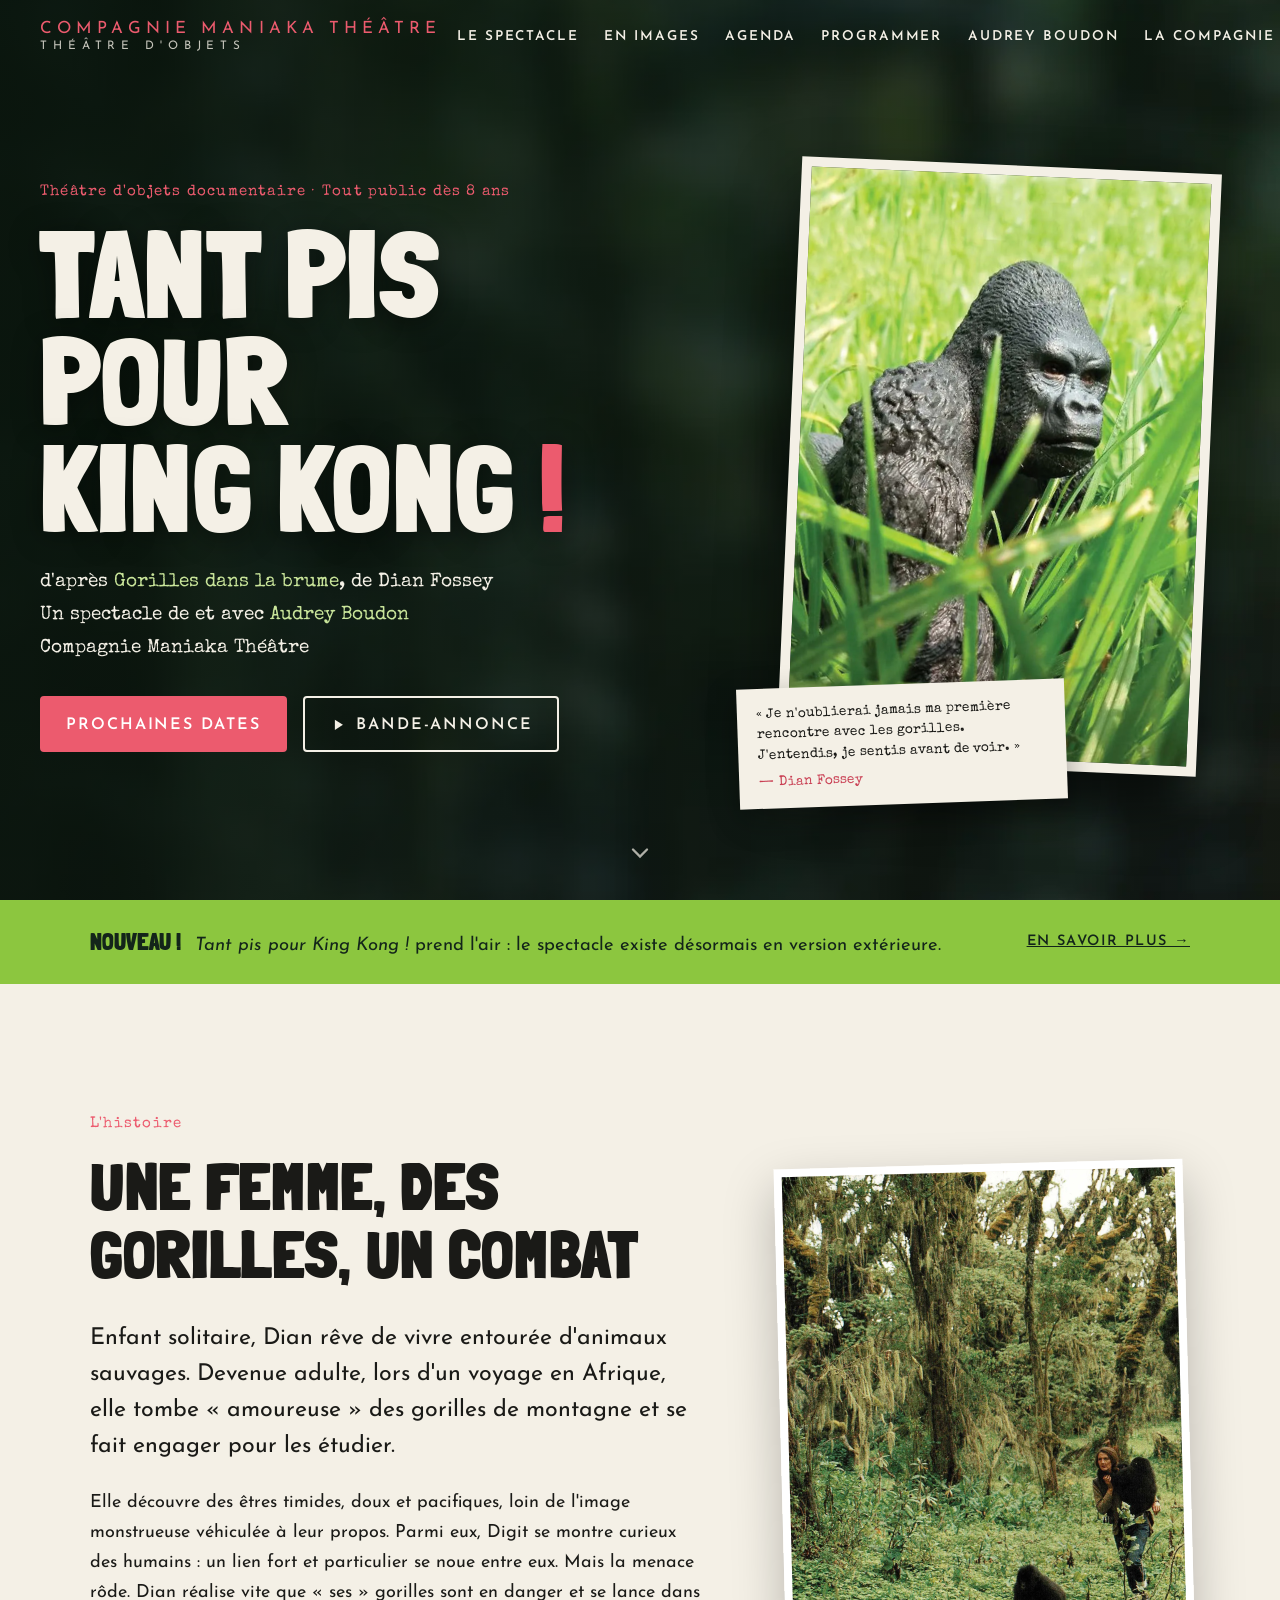
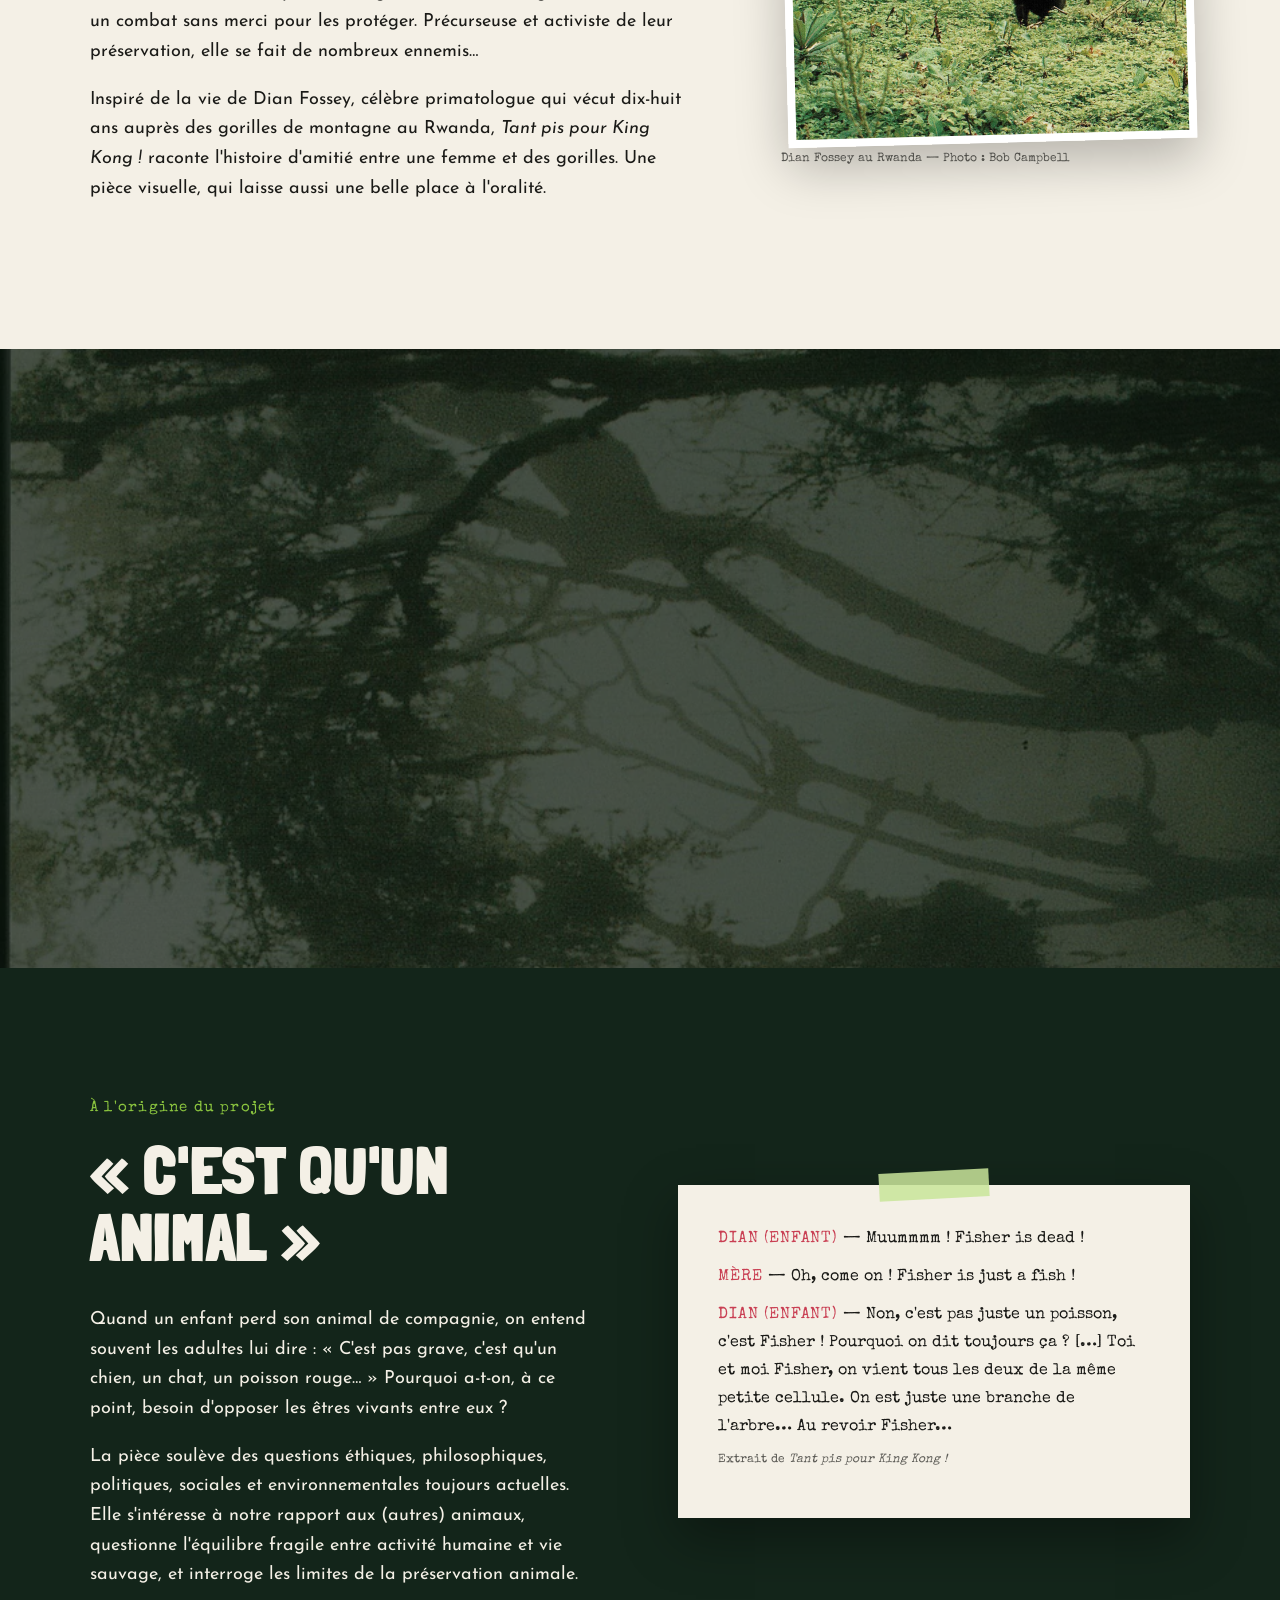
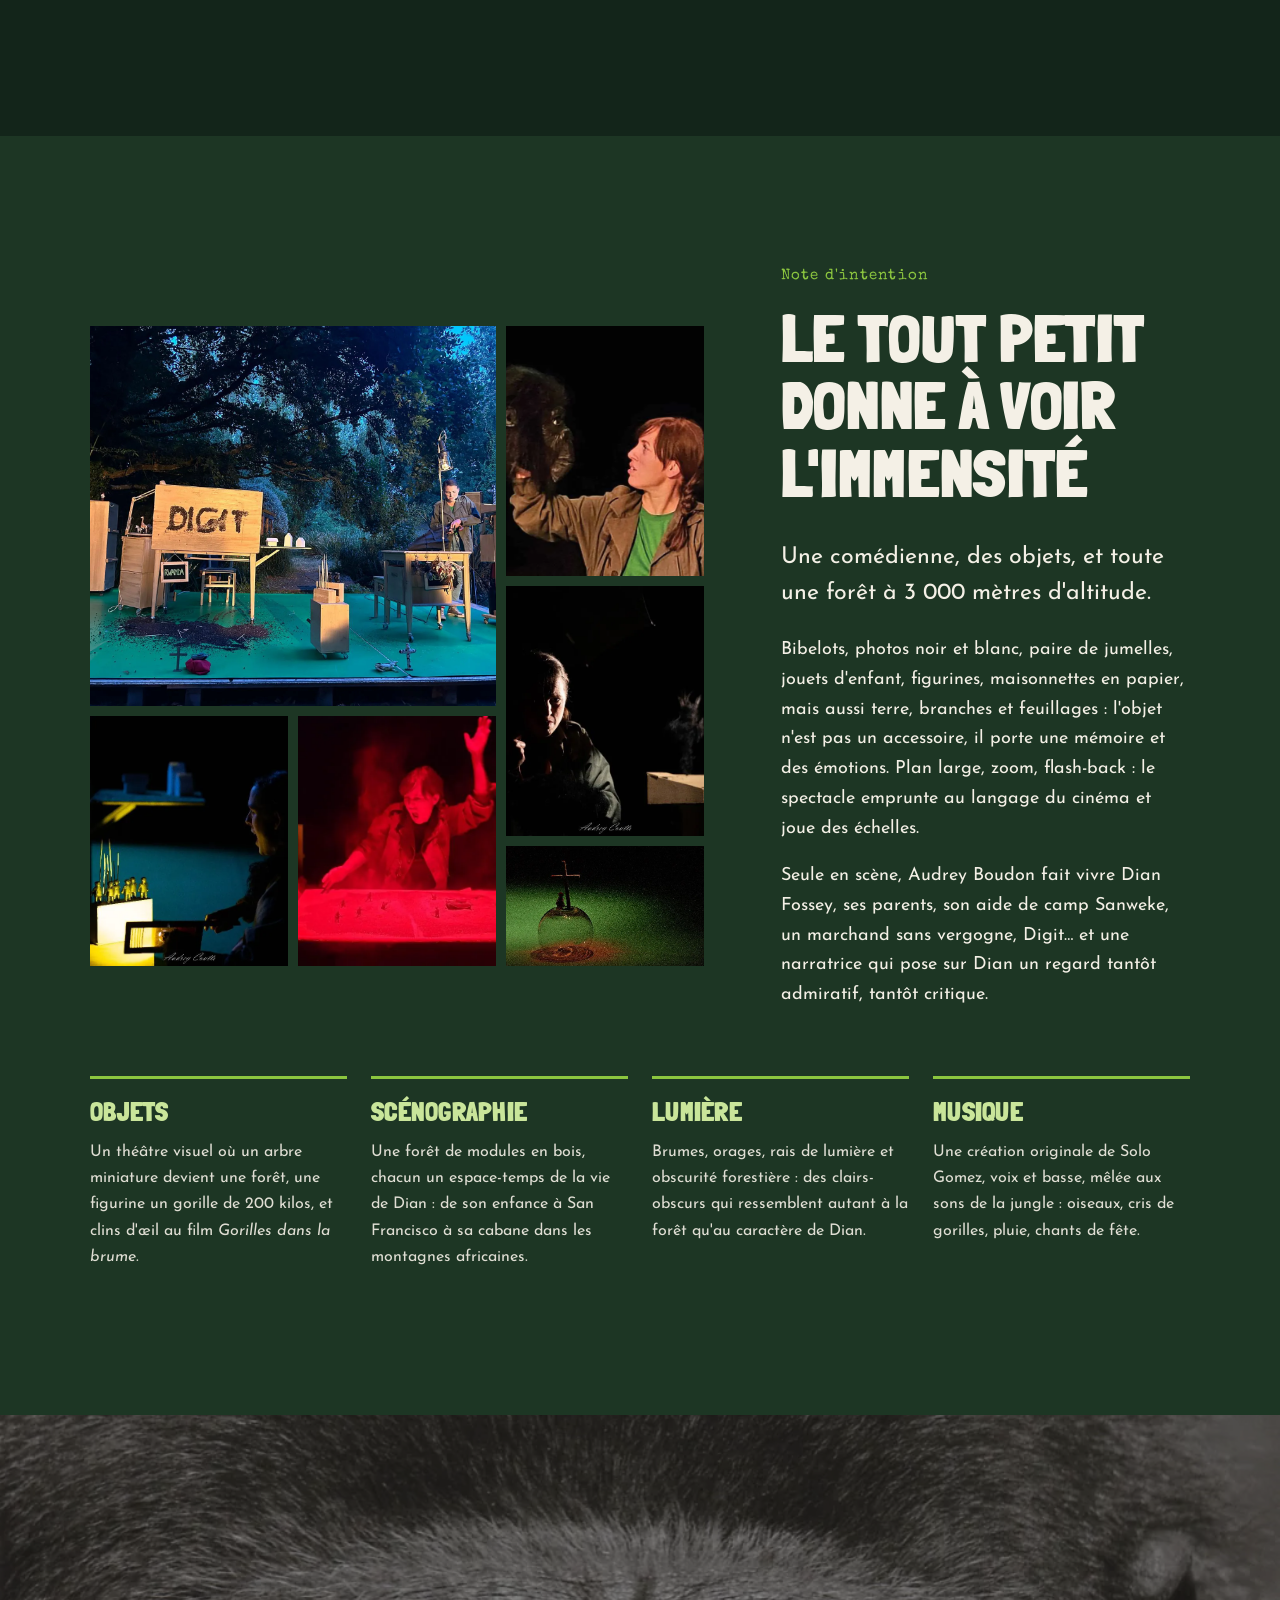
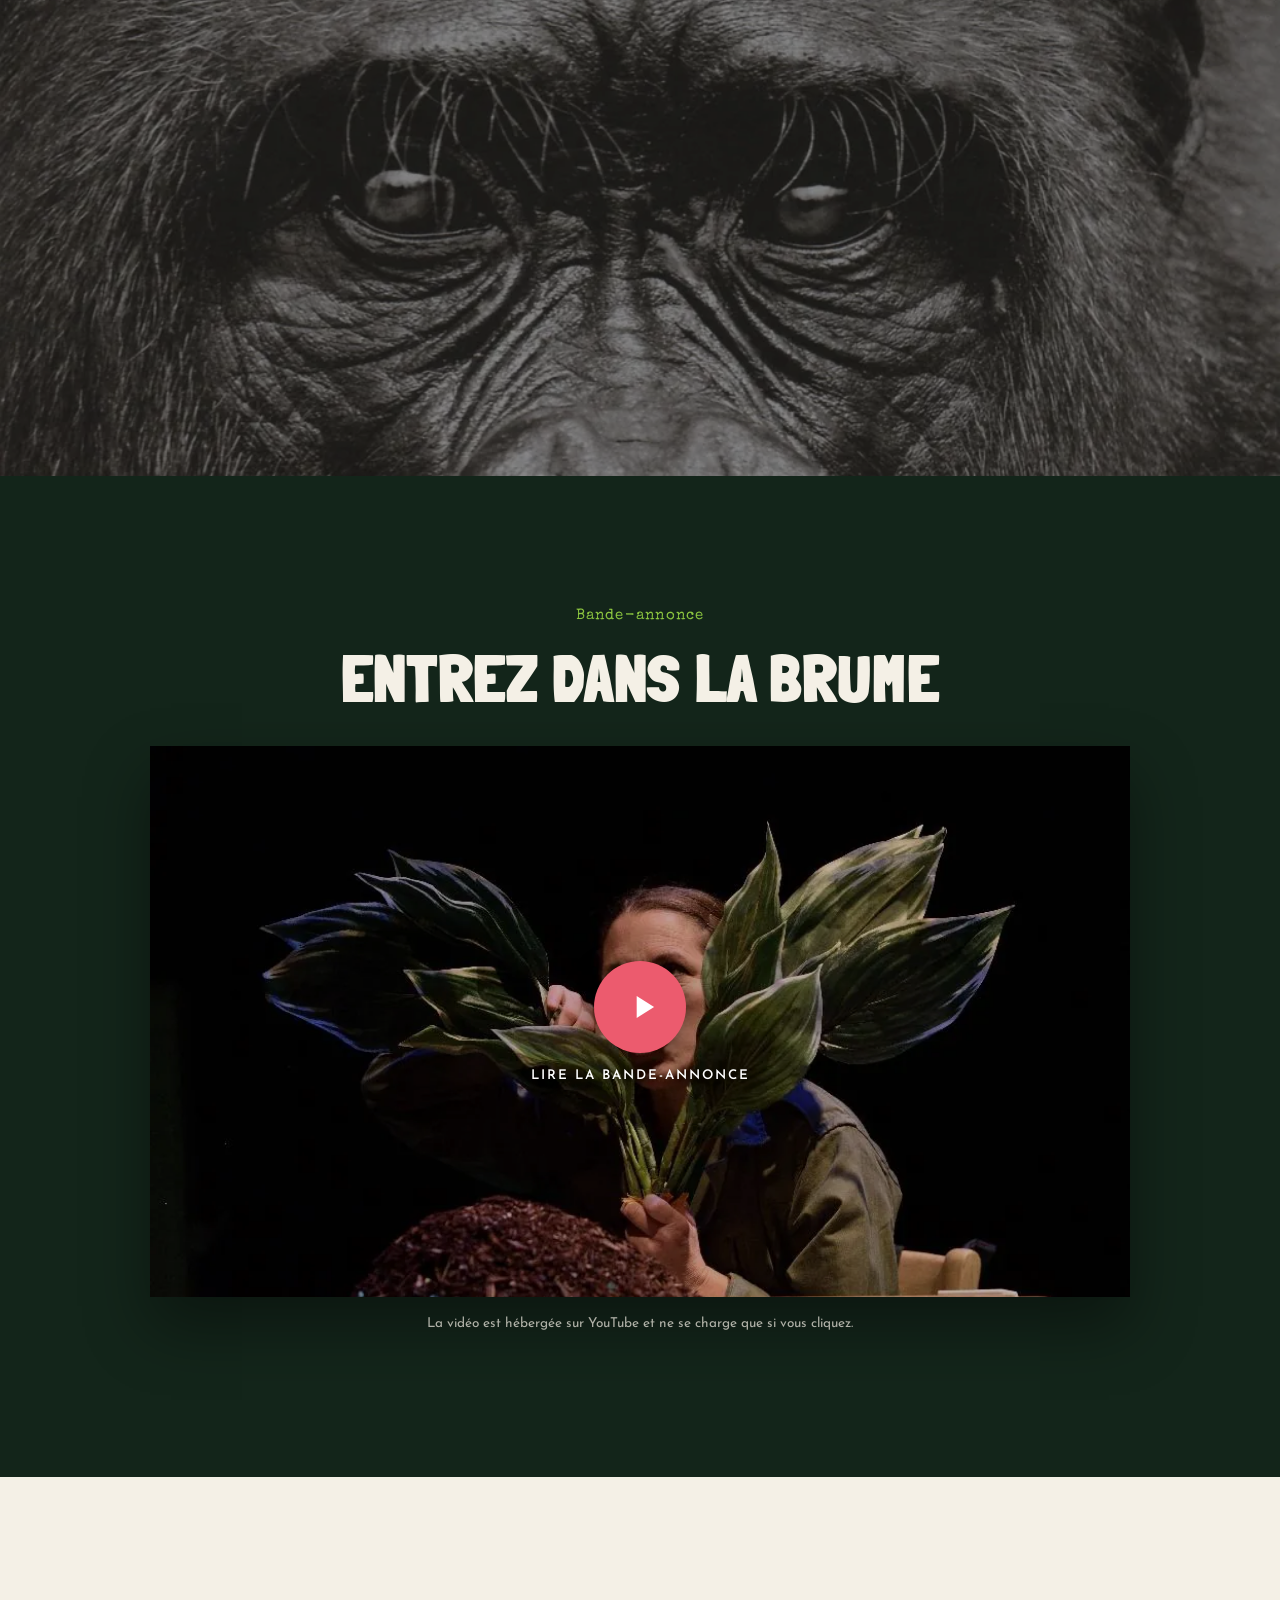
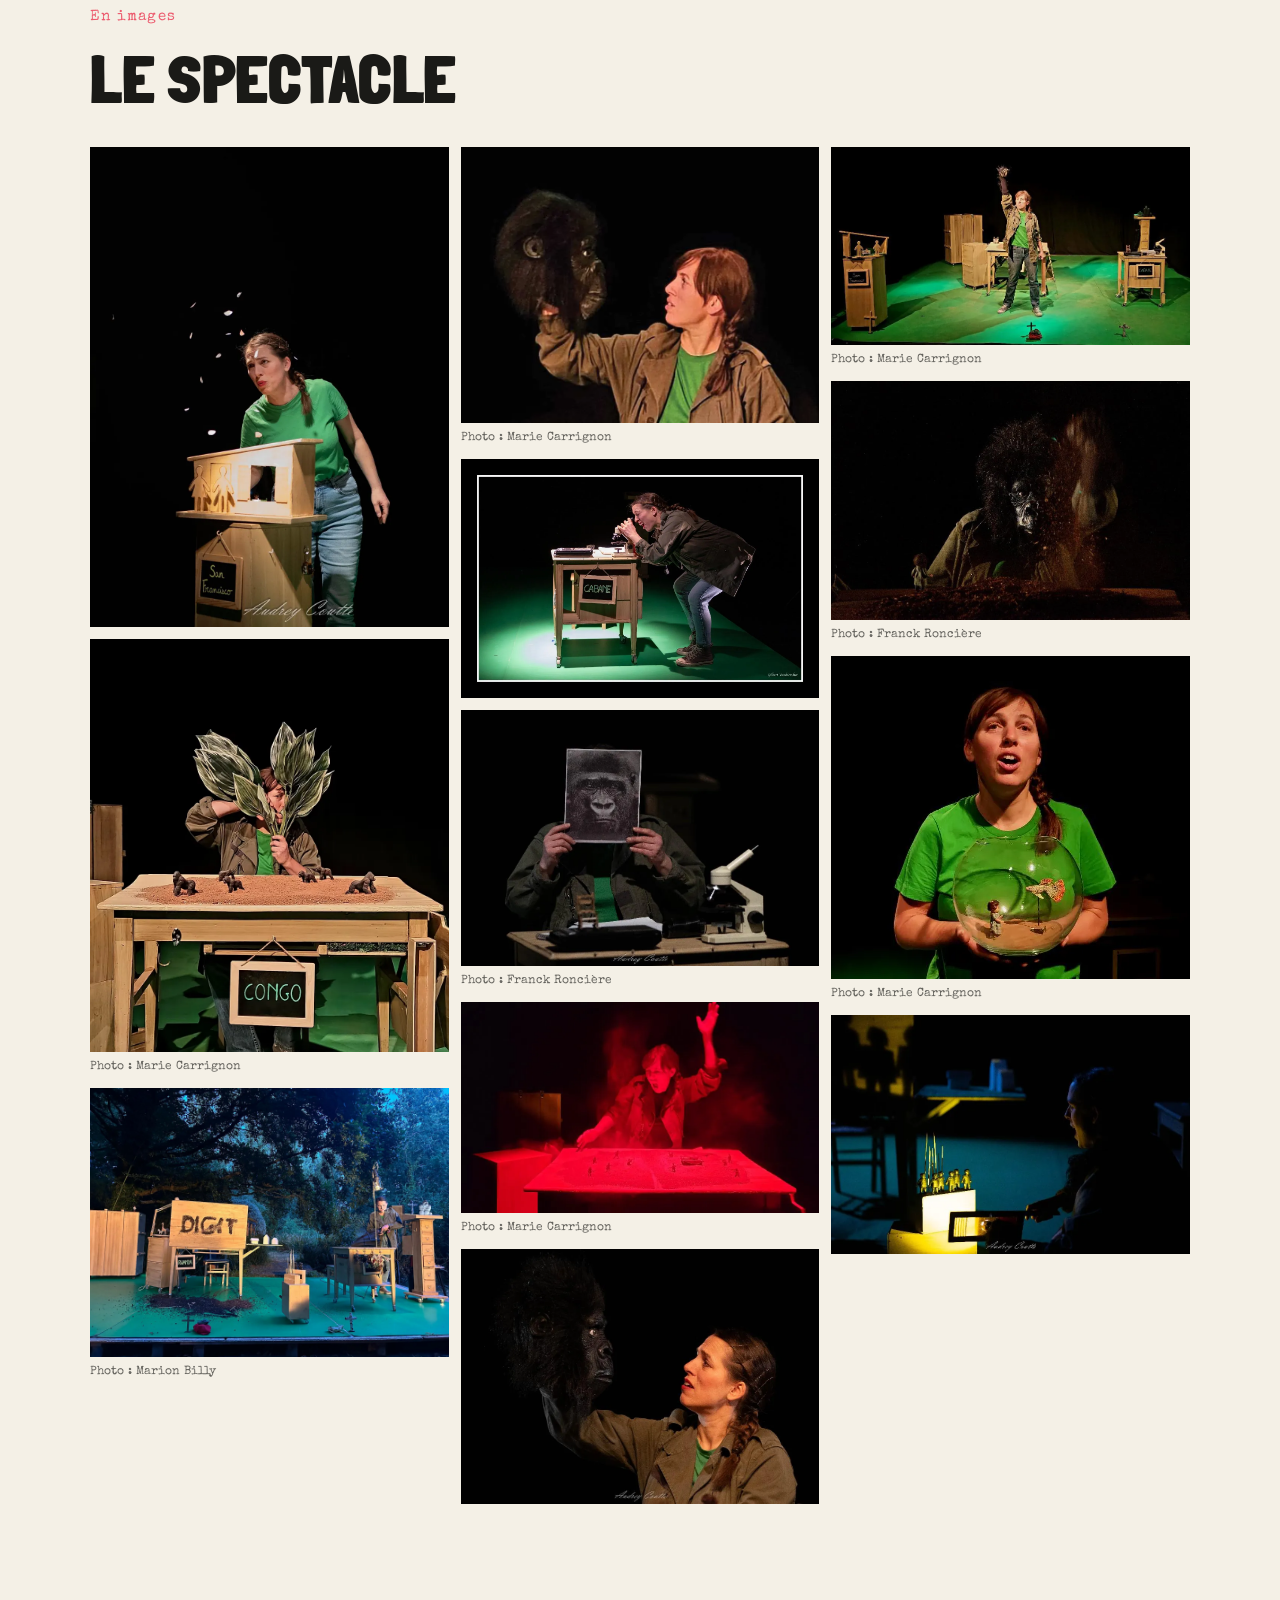
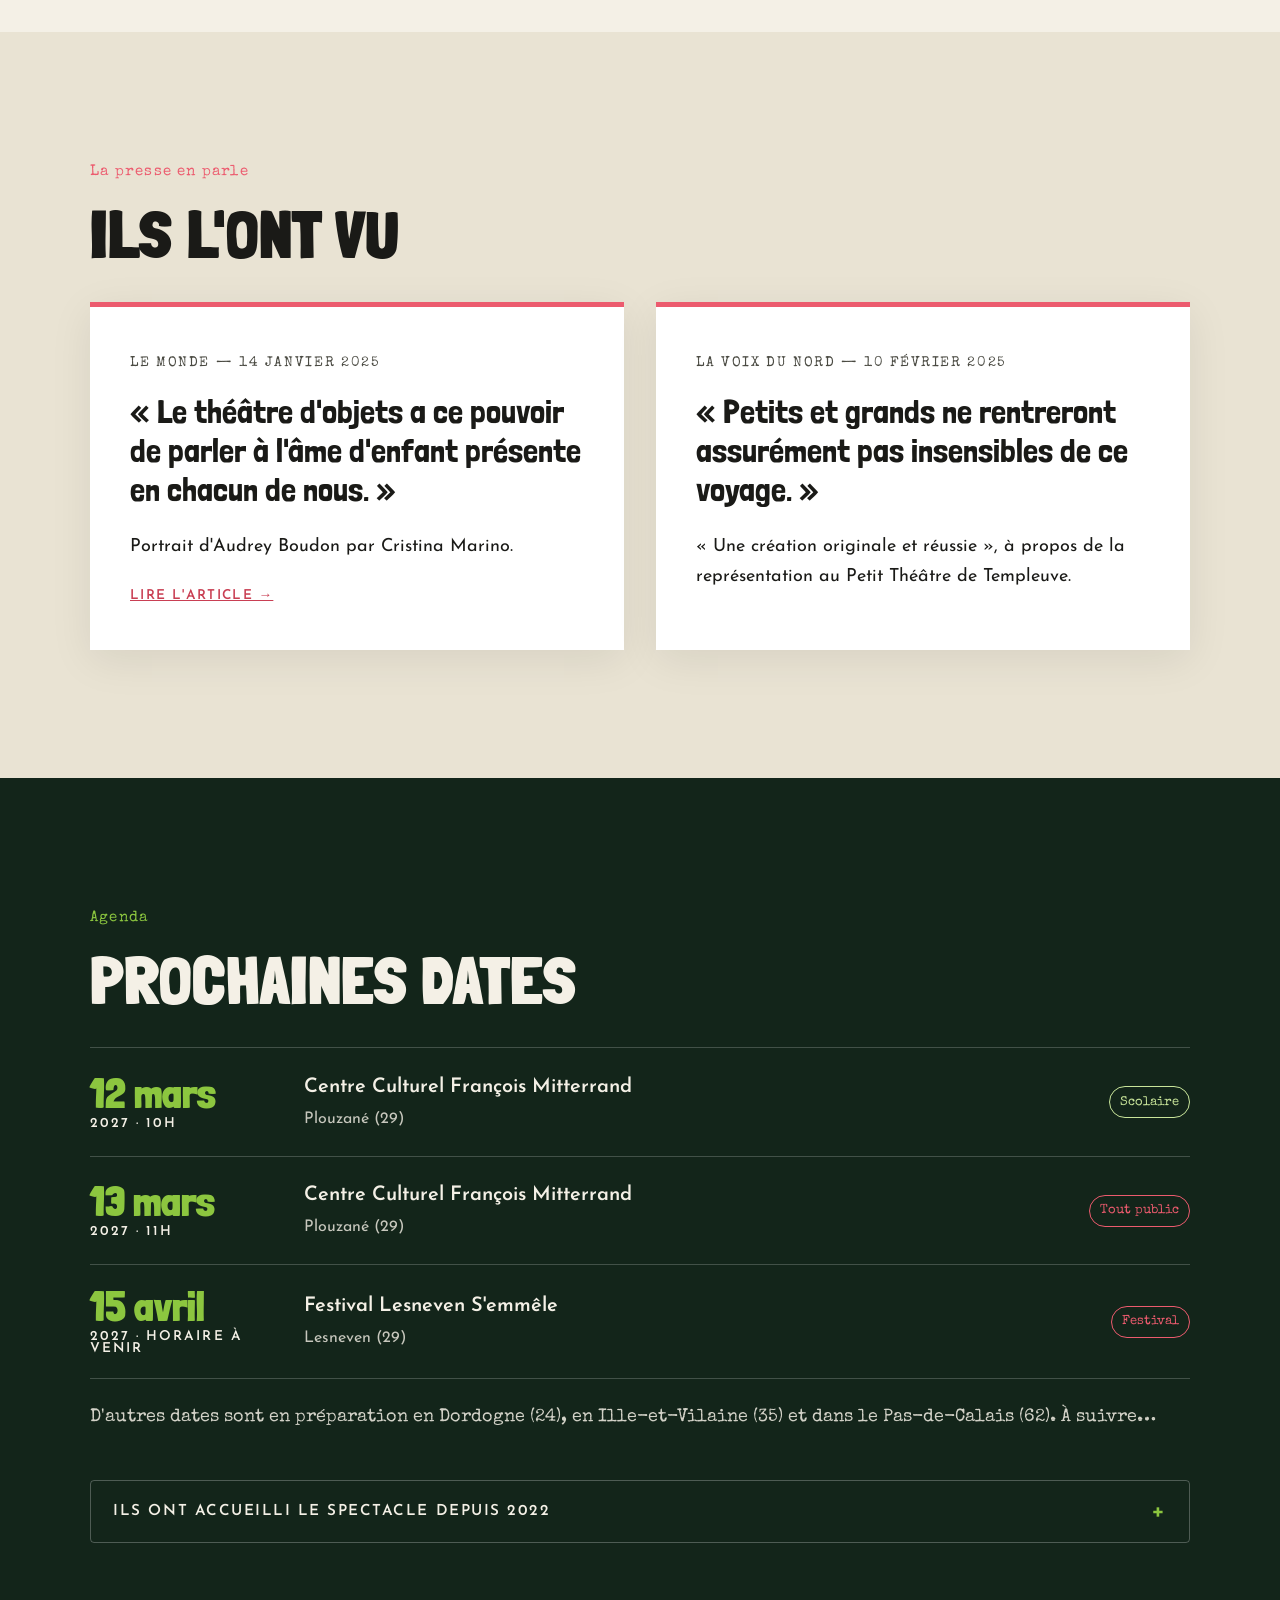
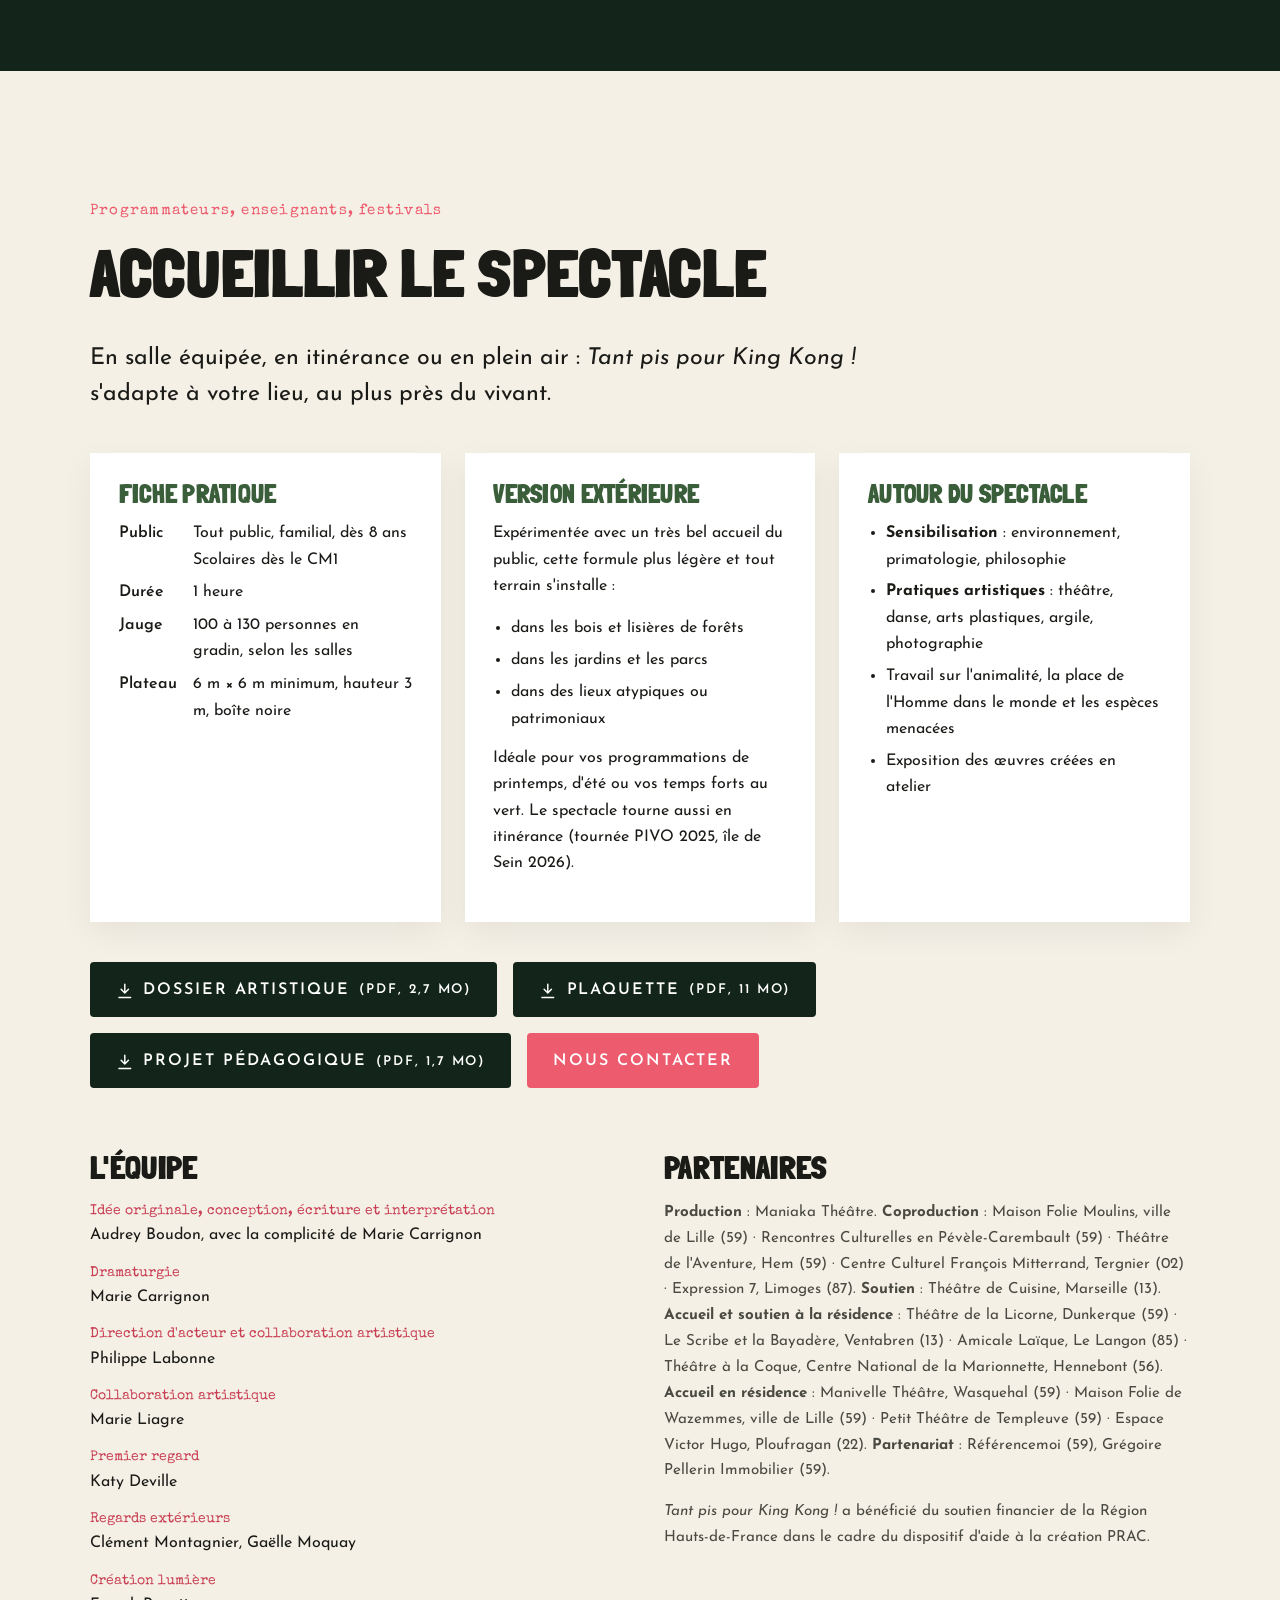
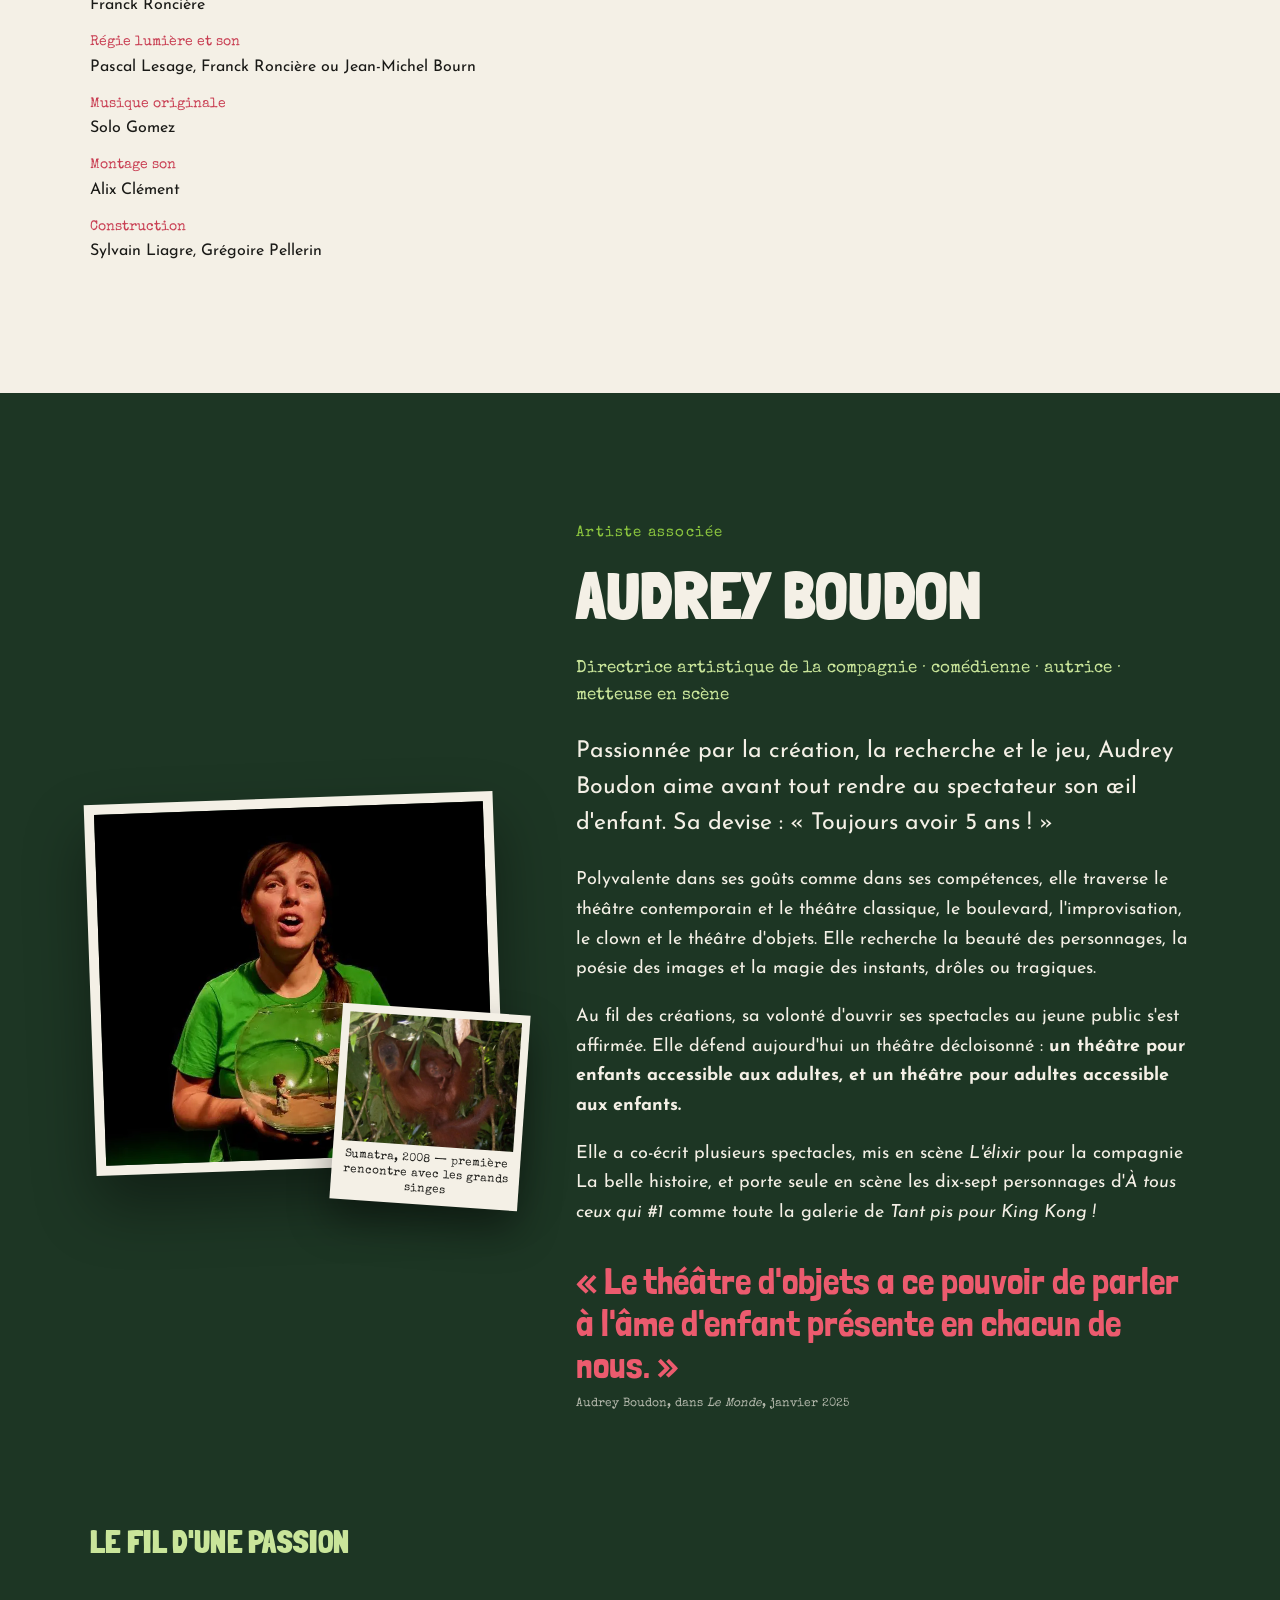
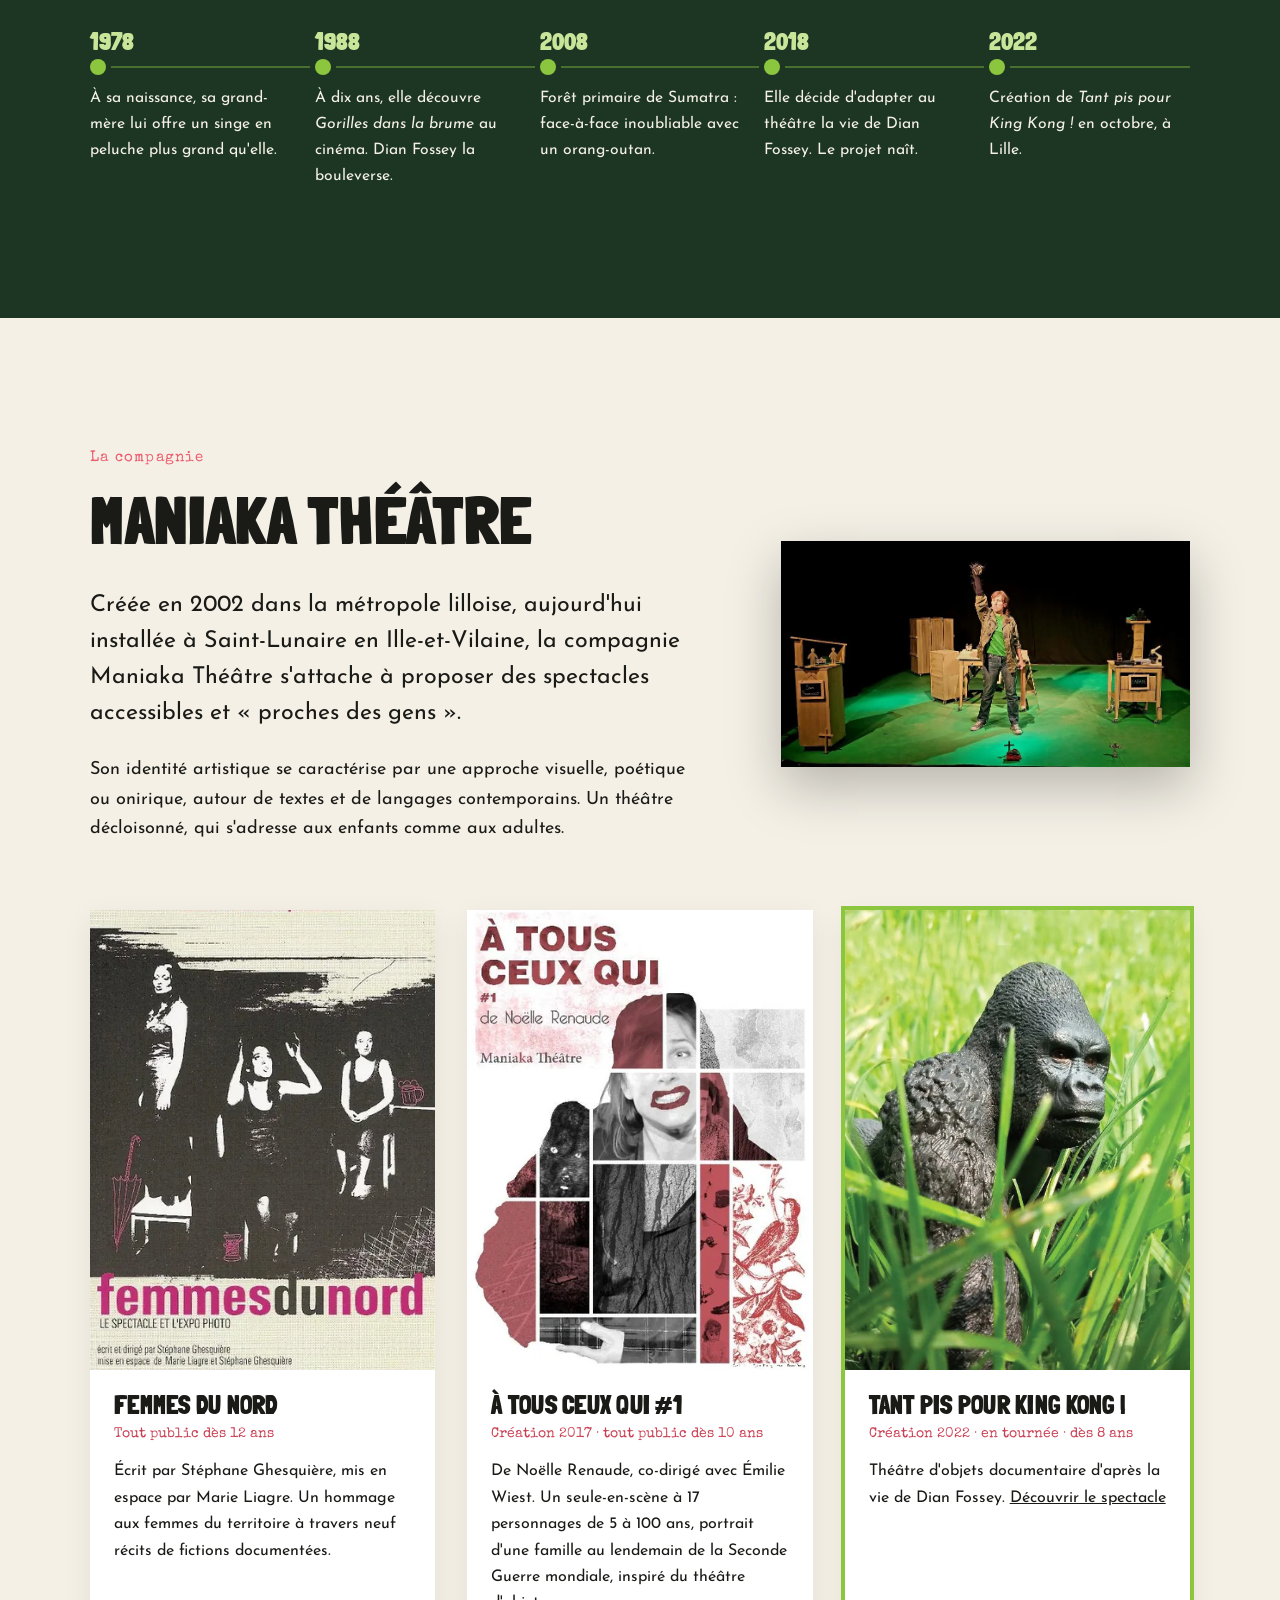
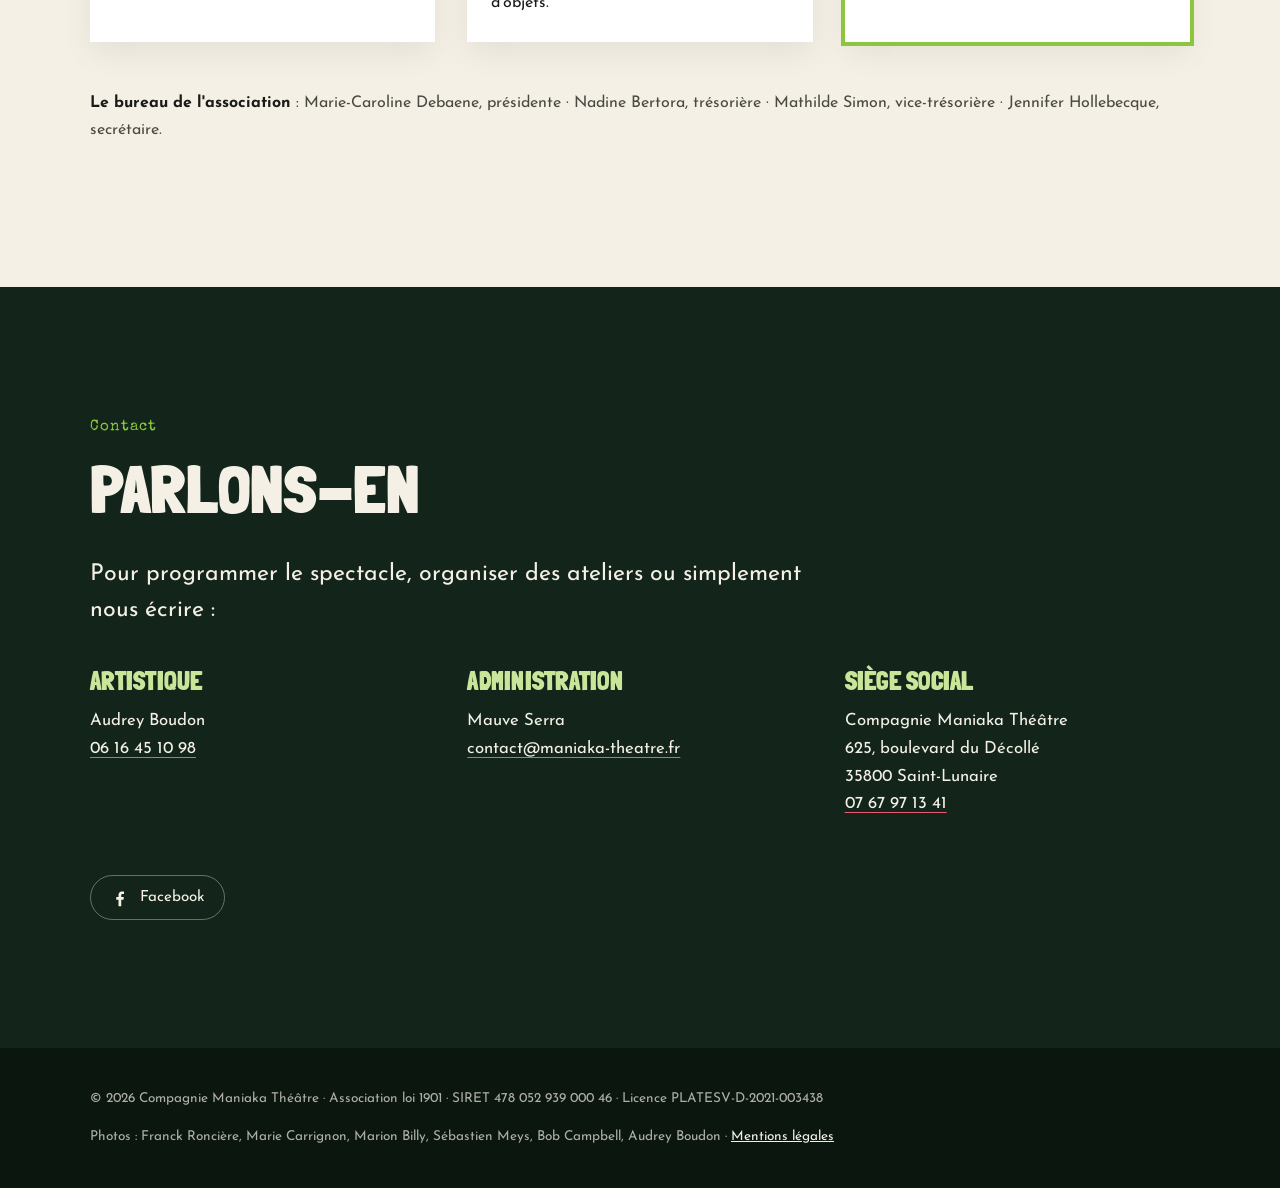
==== index.html @ a4d31242 "Photo de Dian Fossey remise à l'endroit (format portrait) Co-Authored-By: Claude Opus 5.5 <noreply@a" ====
<!doctype html>
<html lang="fr">
<head>
  <meta charset="utf-8">
  <meta name="viewport" content="width=device-width, initial-scale=1">
  <title>Tant pis pour King Kong ! — Compagnie Maniaka Théâtre</title>
  <meta name="description" content="Tant pis pour King Kong !, théâtre d'objets documentaire d'après Gorilles dans la brume de Dian Fossey. Un spectacle de et avec Audrey Boudon, Compagnie Maniaka Théâtre. Tout public dès 8 ans.">
  <!-- VERSION TEST : à retirer lors de la mise en ligne sur maniaka-theatre.fr -->
  <meta name="robots" content="noindex, nofollow">
  <link rel="icon" href="images/favicon.png" type="image/png">
  <link rel="canonical" href="https://www.maniaka-theatre.fr/">

  <!-- Aperçu lors d'un partage sur Facebook, WhatsApp, etc. -->
  <meta property="og:type" content="website">
  <meta property="og:locale" content="fr_FR">
  <meta property="og:site_name" content="Compagnie Maniaka Théâtre">
  <meta property="og:title" content="Tant pis pour King Kong ! — Compagnie Maniaka Théâtre">
  <meta property="og:description" content="Théâtre d'objets documentaire d'après la vie de Dian Fossey. De et avec Audrey Boudon. Tout public dès 8 ans.">
  <meta property="og:image" content="https://www.maniaka-theatre.fr/images/partage.jpg">
  <meta name="twitter:card" content="summary_large_image">

  <link rel="preload" href="fonts/londrina-solid-black.woff2" as="font" type="font/woff2" crossorigin>
  <link rel="preload" href="fonts/josefin-sans.woff2" as="font" type="font/woff2" crossorigin>
  <link rel="stylesheet" href="css/style.css">

  <script type="application/ld+json">
  {
    "@context": "https://schema.org",
    "@type": "TheaterGroup",
    "name": "Compagnie Maniaka Théâtre",
    "url": "https://www.maniaka-theatre.fr/",
    "email": "contact@maniaka-theatre.fr",
    "telephone": "+33767971341",
    "foundingDate": "2002",
    "address": { "@type": "PostalAddress", "streetAddress": "625, boulevard du Décollé", "postalCode": "35800", "addressLocality": "Saint-Lunaire", "addressCountry": "FR" },
    "sameAs": ["https://www.facebook.com/maniaka.theatre.39"],
    "member": { "@type": "Person", "name": "Audrey Boudon", "jobTitle": "Directrice artistique, comédienne" }
  }
  </script>
</head>
<body>

<a class="visually-hidden" href="#spectacle">Aller au contenu</a>

<!-- ================= EN-TÊTE ================= -->
<header class="site-header" id="haut">
  <div class="wrap">
    <a class="logo" href="#haut">Compagnie Maniaka Théâtre<small>Théâtre d'objets</small></a>
    <button class="nav-toggle" aria-expanded="false" aria-controls="menu" aria-label="Ouvrir le menu">
      <svg viewBox="0 0 24 24" fill="none" stroke="currentColor" stroke-width="2" stroke-linecap="round"><path d="M3 6h18M3 12h18M3 18h18"/></svg>
    </button>
    <nav class="nav" id="menu" aria-label="Menu principal">
      <ul>
        <li><a href="#spectacle">Le spectacle</a></li>
        <li><a href="#images">En images</a></li>
        <li><a href="#agenda">Agenda</a></li>
        <li><a href="#programmer">Programmer</a></li>
        <li><a href="#audrey">Audrey Boudon</a></li>
        <li><a href="#compagnie">La compagnie</a></li>
        <li><a href="#contact">Contact</a></li>
      </ul>
    </nav>
  </div>
</header>

<main>

<!-- ================= ACCUEIL ================= -->
<section class="hero" aria-label="Accueil">
  <div class="wrap">
    <div>
      <span class="kicker">Théâtre d'objets documentaire · Tout public dès 8 ans</span>
      <h1>Tant pis pour King&nbsp;Kong<span class="bang">&nbsp;!</span></h1>
      <p class="hero-sub">
        d'après <strong>Gorilles dans la brume</strong>, de Dian Fossey<br>
        Un spectacle de et avec <strong>Audrey Boudon</strong><br>
        Compagnie Maniaka Théâtre
      </p>
      <div class="hero-actions">
        <a class="btn" href="#agenda">Prochaines dates</a>
        <a class="btn btn--ghost" href="#bande-annonce">
          <svg viewBox="0 0 24 24" fill="currentColor"><path d="M8 5v14l11-7z"/></svg>
          Bande-annonce
        </a>
      </div>
    </div>
    <figure class="hero-poster">
      <img src="images/affiche-gorille-herbe.webp" width="961" height="1400" alt="Une figurine de gorille cachée dans les hautes herbes, visuel du spectacle">
      <figcaption>« Je n'oublierai jamais ma première rencontre avec les gorilles. J'entendis, je sentis avant de voir. »<cite>— Dian Fossey</cite></figcaption>
    </figure>
  </div>
  <a class="scroll-hint" href="#actu" aria-label="Descendre">
    <svg viewBox="0 0 24 24" fill="none" stroke="currentColor" stroke-width="2" stroke-linecap="round"><path d="M6 9l6 6 6-6"/></svg>
  </a>
</section>

<!-- ================= ACTUALITÉ ================= -->
<!-- Pour changer l'actualité, modifiez simplement le texte ci-dessous. -->
<div class="news" id="actu">
  <div class="wrap">
    <p><strong>Nouveau&nbsp;!</strong> <em>Tant pis pour King Kong&nbsp;!</em> prend l'air&nbsp;: le spectacle existe désormais en version extérieure.</p>
    <a href="#programmer">En savoir plus →</a>
  </div>
</div>

<!-- ================= L'HISTOIRE ================= -->
<section class="section" id="spectacle">
  <div class="wrap split split--wide-left">
    <div class="reveal">
      <span class="kicker">L'histoire</span>
      <h2>Une femme, des gorilles, un combat</h2>
      <p class="lead">Enfant solitaire, Dian rêve de vivre entourée d'animaux sauvages. Devenue adulte, lors d'un voyage en Afrique, elle tombe «&nbsp;amoureuse&nbsp;» des gorilles de montagne et se fait engager pour les étudier.</p>
      <p>Elle découvre des êtres timides, doux et pacifiques, loin de l'image monstrueuse véhiculée à leur propos. Parmi eux, Digit se montre curieux des humains&nbsp;: un lien fort et particulier se noue entre eux. Mais la menace rôde. Dian réalise vite que «&nbsp;ses&nbsp;» gorilles sont en danger et se lance dans un combat sans merci pour les protéger. Précurseuse et activiste de leur préservation, elle se fait de nombreux ennemis…</p>
      <p>Inspiré de la vie de Dian Fossey, célèbre primatologue qui vécut dix-huit ans auprès des gorilles de montagne au Rwanda, <em>Tant pis pour King Kong&nbsp;!</em> raconte l'histoire d'amitié entre une femme et des gorilles. Une pièce visuelle, qui laisse aussi une belle place à l'oralité.</p>
    </div>
    <figure class="photo-frame photo-frame--tilt reveal">
      <img src="images/dian-fossey-gorilles.webp" width="1258" height="1800" loading="lazy" alt="Dian Fossey dans la forêt des Virunga, entourée de jeunes gorilles">
      <figcaption class="credit">Dian Fossey au Rwanda — Photo&nbsp;: Bob Campbell</figcaption>
    </figure>
  </div>
</section>

<!-- ================= LE TITRE ================= -->
<section class="quote-band" aria-label="Pourquoi ce titre">
  <div class="wrap">
    <blockquote class="reveal">
      <p>Un titre en pied de nez à l'image monstrueuse des gorilles, avant que Dian ne les montre au monde&nbsp;: sauvages et puissants, mais sensibles, pacifiques et capables d'une grande douceur.</p>
      <cite>Le titre</cite>
    </blockquote>
  </div>
</section>

<!-- ================= ORIGINE DU PROJET ================= -->
<section class="section section--dark">
  <div class="wrap split">
    <div class="reveal">
      <span class="kicker">À l'origine du projet</span>
      <h2>«&nbsp;C'est qu'un animal&nbsp;»</h2>
      <p>Quand un enfant perd son animal de compagnie, on entend souvent les adultes lui dire&nbsp;: «&nbsp;C'est pas grave, c'est qu'un chien, un chat, un poisson rouge…&nbsp;» Pourquoi a-t-on, à ce point, besoin d'opposer les êtres vivants entre eux&nbsp;?</p>
      <p>La pièce soulève des questions éthiques, philosophiques, politiques, sociales et environnementales toujours actuelles. Elle s'intéresse à notre rapport aux (autres) animaux, questionne l'équilibre fragile entre activité humaine et vie sauvage, et interroge les limites de la préservation animale.</p>
    </div>
    <div class="extract reveal" aria-label="Extrait du texte">
      <p><b>Dian (enfant)</b> — Muummmm&nbsp;! Fisher is dead&nbsp;!</p>
      <p><b>Mère</b> — Oh, come on&nbsp;! Fisher is just a fish&nbsp;!</p>
      <p><b>Dian (enfant)</b> — Non, c'est pas juste un poisson, c'est Fisher&nbsp;! Pourquoi on dit toujours ça&nbsp;? […] Toi et moi Fisher, on vient tous les deux de la même petite cellule. On est juste une branche de l'arbre… Au revoir Fisher…</p>
      <p class="credit">Extrait de <em>Tant pis pour King Kong&nbsp;!</em></p>
    </div>
  </div>
</section>

<!-- ================= THÉÂTRE D'OBJETS ================= -->
<section class="section section--moss" id="objets">
  <div class="wrap">
    <div class="split split--wide-left">
      <div class="mosaic reveal">
        <img class="m1" src="images/scene-digit-exterieur.webp" loading="lazy" alt="Le décor du spectacle installé en plein air, avec le panneau DIGIT">
        <img class="m2" src="images/masque-gorille.webp" loading="lazy" alt="Audrey Boudon face à un masque de gorille">
        <img class="m3" src="images/scene-figurines.webp" loading="lazy" alt="Figurines de gorilles sur une table, dans la pénombre">
        <img class="m4" src="images/scene-maquette-nuit.webp" loading="lazy" alt="Maquette éclairée d'une lumière bleue">
        <img class="m5" src="images/scene-rouge.webp" loading="lazy" alt="Scène baignée de lumière rouge">
        <img class="m6" src="images/globe-croix.webp" loading="lazy" alt="Un globe de verre surmonté d'une croix, sur fond vert">
      </div>
      <div class="reveal">
        <span class="kicker">Note d'intention</span>
        <h2>Le tout petit donne à voir l'immensité</h2>
        <p class="lead">Une comédienne, des objets, et toute une forêt à 3&nbsp;000&nbsp;mètres d'altitude.</p>
        <p>Bibelots, photos noir et blanc, paire de jumelles, jouets d'enfant, figurines, maisonnettes en papier, mais aussi terre, branches et feuillages&nbsp;: l'objet n'est pas un accessoire, il porte une mémoire et des émotions. Plan large, zoom, flash-back&nbsp;: le spectacle emprunte au langage du cinéma et joue des échelles.</p>
        <p>Seule en scène, Audrey Boudon fait vivre Dian Fossey, ses parents, son aide de camp Sanweke, un marchand sans vergogne, Digit… et une narratrice qui pose sur Dian un regard tantôt admiratif, tantôt critique.</p>
      </div>
    </div>

    <div class="pillars">
      <div class="pillar reveal">
        <h3>Objets</h3>
        <p>Un théâtre visuel où un arbre miniature devient une forêt, une figurine un gorille de 200&nbsp;kilos, et clins d'œil au film <em>Gorilles dans la brume</em>.</p>
      </div>
      <div class="pillar reveal">
        <h3>Scénographie</h3>
        <p>Une forêt de modules en bois, chacun un espace-temps de la vie de Dian&nbsp;: de son enfance à San Francisco à sa cabane dans les montagnes africaines.</p>
      </div>
      <div class="pillar reveal">
        <h3>Lumière</h3>
        <p>Brumes, orages, rais de lumière et obscurité forestière&nbsp;: des clairs-obscurs qui ressemblent autant à la forêt qu'au caractère de Dian.</p>
      </div>
      <div class="pillar reveal">
        <h3>Musique</h3>
        <p>Une création originale de Solo Gomez, voix et basse, mêlée aux sons de la jungle&nbsp;: oiseaux, cris de gorilles, pluie, chants de fête.</p>
      </div>
    </div>
  </div>
</section>

<!-- ================= QUESTIONS ================= -->
<section class="questions" aria-label="Les questions du spectacle">
  <div class="questions-bg" role="img" aria-label="Portrait en noir et blanc d'un gorille"></div>
  <div class="wrap">
    <h2 class="reveal">Une seule personne peut-elle changer le cours de l'histoire&nbsp;?</h2>
    <ul>
      <li class="reveal">Quelle est la place de l'Homme dans le monde&nbsp;? Celle de l'animal&nbsp;?</li>
      <li class="reveal">Comment cohabiter&nbsp;?</li>
      <li class="reveal">La nature est-elle au service de l'Homme&nbsp;?</li>
      <li class="reveal">Peut-on être ami·e avec un animal sauvage&nbsp;?</li>
      <li class="reveal">L'Homme est-il un animal comme les autres&nbsp;? Quelle est sa part d'animalité&nbsp;?</li>
      <li class="reveal">Quelle est la part d'humanité des gorilles&nbsp;?</li>
    </ul>
  </div>
</section>

<!-- ================= BANDE-ANNONCE ================= -->
<section class="section section--dark" id="bande-annonce">
  <div class="wrap">
    <span class="kicker" style="text-align:center">Bande-annonce</span>
    <h2 style="text-align:center">Entrez dans la brume</h2>
    <!-- La vidéo YouTube ne se charge qu'au clic : aucun cookie avant. -->
    <div class="video reveal" data-youtube="EKWruIdJ2wE">
      <button type="button" aria-label="Lire la bande-annonce">
        <span class="play"><svg viewBox="0 0 24 24" fill="#fff"><path d="M8 5v14l11-7z"/></svg></span>
        Lire la bande-annonce
      </button>
      <img src="images/scene-feuillage-terre.webp" width="953" height="636" loading="lazy" alt="">
    </div>
    <p class="video-note">La vidéo est hébergée sur YouTube et ne se charge que si vous cliquez.</p>
  </div>
</section>

<!-- ================= GALERIE ================= -->
<section class="section" id="images">
  <div class="wrap">
    <span class="kicker">En images</span>
    <h2>Le spectacle</h2>
    <!-- Pour ajouter une photo : copiez une ligne <figure>…</figure> et changez le nom de l'image et le crédit. -->
    <div class="gallery">
      <figure><button type="button"><img src="images/scene-bureau.webp" width="972" height="1300" loading="lazy" alt="Audrey Boudon au bureau de Dian, entourée de lucioles"></button></figure>
      <figure><button type="button"><img src="images/feuillage-congo.webp" width="910" height="1048" loading="lazy" alt="Audrey Boudon cachée derrière un bouquet de feuilles, devant le panneau Congo"></button><figcaption>Photo : Marie Carrignon</figcaption></figure>
      <figure><button type="button"><img src="images/scene-digit-exterieur.webp" width="1600" height="1200" loading="lazy" alt="Le décor en version extérieure, au milieu des arbres"></button><figcaption>Photo : Marion Billy</figcaption></figure>
      <figure><button type="button"><img src="images/masque-gorille.webp" width="800" height="615" loading="lazy" alt="Audrey Boudon tenant un masque de gorille"></button><figcaption>Photo : Marie Carrignon</figcaption></figure>
      <figure><button type="button"><img src="images/scene-jumelles.webp" width="1385" height="922" loading="lazy" alt="Dian observe à la jumelle"></button></figure>
      <figure><button type="button"><img src="images/scene-photo-gorille.webp" width="955" height="684" loading="lazy" alt="Audrey Boudon tient une photo de gorille devant son visage"></button><figcaption>Photo : Franck Roncière</figcaption></figure>
      <figure><button type="button"><img src="images/scene-rouge.webp" width="953" height="560" loading="lazy" alt="Scène de colère dans une lumière rouge"></button><figcaption>Photo : Marie Carrignon</figcaption></figure>
      <figure><button type="button"><img src="images/scene-gorille-ombre.webp" width="952" height="677" loading="lazy" alt="Face à face avec un gorille dans l'ombre"></button></figure>
      <figure><button type="button"><img src="images/scene-plateau-vert.webp" width="953" height="526" loading="lazy" alt="Vue d'ensemble du plateau et de ses modules en bois"></button><figcaption>Photo : Marie Carrignon</figcaption></figure>
      <figure><button type="button"><img src="images/scene-digit-masque.webp" width="953" height="636" loading="lazy" alt="Digit, le gorille préféré de Dian"></button><figcaption>Photo : Franck Roncière</figcaption></figure>
      <figure><button type="button"><img src="images/audrey-scene.webp" width="693" height="624" loading="lazy" alt="Audrey Boudon tenant un globe de verre"></button><figcaption>Photo : Marie Carrignon</figcaption></figure>
      <figure><button type="button"><img src="images/scene-maquette-nuit.webp" width="953" height="636" loading="lazy" alt="Le village en maquette, la nuit"></button></figure>
    </div>
  </div>
</section>

<!-- ================= PRESSE ================= -->
<section class="section section--paper2" id="presse">
  <div class="wrap">
    <span class="kicker">La presse en parle</span>
    <h2>Ils l'ont vu</h2>
    <div class="press">
      <article class="press-card reveal">
        <span class="paper">Le Monde — 14 janvier 2025</span>
        <blockquote>«&nbsp;Le théâtre d'objets a ce pouvoir de parler à l'âme d'enfant présente en chacun de nous.&nbsp;»</blockquote>
        <p>Portrait d'Audrey Boudon par Cristina Marino.</p>
        <a href="https://www.lemonde.fr/culture/article/2025/01/14/audrey-boudon-comedienne-le-theatre-d-objets-a-ce-pouvoir-de-parler-a-l-ame-d-enfant-presente-en-chacun-de-nous_6497850_3246.html" target="_blank" rel="noopener">Lire l'article →</a>
      </article>
      <article class="press-card reveal">
        <span class="paper">La Voix du Nord — 10 février 2025</span>
        <blockquote>«&nbsp;Petits et grands ne rentreront assurément pas insensibles de ce voyage.&nbsp;»</blockquote>
        <p>«&nbsp;Une création originale et réussie&nbsp;», à propos de la représentation au Petit Théâtre de Templeuve.</p>
      </article>
    </div>
  </div>
</section>

<!-- ================= AGENDA ================= -->
<section class="section section--dark" id="agenda">
  <div class="wrap">
    <span class="kicker">Agenda</span>
    <h2>Prochaines dates</h2>

    <!--
      COMMENT AJOUTER UNE DATE
      Copiez un bloc <li class="date" …> … </li> et modifiez :
        - data-date="AAAA-MM-JJ"  → la date (sert à masquer automatiquement les dates passées)
        - le jour, le mois, le lieu, la ville
        - la pastille : date-tag--sco (scolaire) ou date-tag--tp (tout public)
      Les dates passées disparaissent toutes seules de la liste.
    -->
    <ul class="dates">
      <li class="date" data-date="2026-11-03">
        <div class="date-day">3 nov.<small>2026 · 10h &amp; 14h15</small></div>
        <div class="date-place"><strong>MCL de Gauchy</strong><span>Gauchy (02)</span></div>
        <span class="date-tag date-tag--sco">Scolaires</span>
      </li>
      <li class="date" data-date="2027-03-12">
        <div class="date-day">12 mars<small>2027 · 10h</small></div>
        <div class="date-place"><strong>Centre Culturel François Mitterrand</strong><span>Plouzané (29)</span></div>
        <span class="date-tag date-tag--sco">Scolaire</span>
      </li>
      <li class="date" data-date="2027-03-13">
        <div class="date-day">13 mars<small>2027 · 11h</small></div>
        <div class="date-place"><strong>Centre Culturel François Mitterrand</strong><span>Plouzané (29)</span></div>
        <span class="date-tag date-tag--tp">Tout public</span>
      </li>
      <li class="date" data-date="2027-04-15">
        <div class="date-day">15 avril<small>2027 · horaire à venir</small></div>
        <div class="date-place"><strong>Festival Lesneven S'emmêle</strong><span>Lesneven (29)</span></div>
        <span class="date-tag date-tag--tp">Festival</span>
      </li>
    </ul>
    <p class="dates-empty" hidden>De nouvelles dates arrivent bientôt. Contactez-nous pour accueillir le spectacle&nbsp;!</p>
    <p class="dates-more">D'autres dates sont en préparation en Dordogne (24), en Ille-et-Vilaine (35) et dans le Pas-de-Calais (62). À suivre…</p>

    <details class="archive">
      <summary>Ils ont accueilli le spectacle depuis 2022</summary>
      <div class="archive-body">
        <h4>Saison 2025-2026</h4>
        <p>La Chaufferie Huet, La Madeleine (59) · Château de Mollack, Marquise (62) · Tournée avec le PIVO, Pôle itinérant en Val-d'Oise&nbsp;: Vauréal, Deuil-la-Barre, Ezanville, Hodent (95) · Centre Arc en Ciel, Liévin (62) · Festival Houle Sentimentale, Pléneuf-Val-André (22) · Festival Les Gamineries, Théâtre des Halles, Pontivy (56) · Théâtre des 2 Rives, Charenton-le-Pont (94) · Espace Michel Simon, Noisy-le-Grand (93) · Espace Tisserands, Lomme (59) · Festival du P'tit Monde, Espace Flandre, Hazebrouck (59) · Le Fil et la Guinde, Halluin (59) · L'Écusson, Josselin (56) · La Pépinière des Unis Vers, Pleurtuit (35)</p>
        <h4>Saison 2024-2025</h4>
        <p>Centre culturel Grain de sel, Séné (56) · Le Vieux Couvent, Muzillac (56) · Théâtre Expression 7, Limoges (87) · Festival Les mains en l'air, Guilers (29) · Théâtre à la Coque, Centre National de la Marionnette, Hennebont (56) · Espace Victor Hugo, Ploufragan (22) · Petit Théâtre, Templeuve-en-Pévèle (59) · Espace François Mitterrand, Bully-les-Mines (62) · Centre Arc en Ciel, Liévin (62)</p>
        <h4>Saison 2023-2024</h4>
        <p>Centre culturel Robert Delefosse, Wattignies (59) · Théâtre de la Rianderie, Marcq-en-Barœul (59) · La Manivelle Théâtre, Croix (59) · Festival Scènes Ouvertes à l'Insolite, Théâtre Mouffetard – Centre National de la Marionnette, Paris (75)</p>
        <h4>Saison 2022-2023</h4>
        <p>Création au M Festival, Maison Folie Lille Moulins, Lille (59) · Petit Théâtre de Templeuve (59) · Théâtre de l'Aventure, Hem (59)</p>
      </div>
    </details>
  </div>
</section>

<!-- ================= PROGRAMMER ================= -->
<section class="section" id="programmer">
  <div class="wrap">
    <span class="kicker">Programmateurs, enseignants, festivals</span>
    <h2>Accueillir le spectacle</h2>
    <p class="lead" style="max-width:820px">En salle équipée, en itinérance ou en plein air&nbsp;: <em>Tant pis pour King Kong&nbsp;!</em> s'adapte à votre lieu, au plus près du vivant.</p>

    <div class="facts">
      <div class="fact reveal">
        <h3>Fiche pratique</h3>
        <dl>
          <dt>Public</dt><dd>Tout public, familial, dès 8 ans<br>Scolaires dès le CM1</dd>
          <dt>Durée</dt><dd>1 heure</dd>
          <dt>Jauge</dt><dd>100 à 130 personnes en gradin, selon les salles</dd>
          <dt>Plateau</dt><dd>6 m × 6 m minimum, hauteur 3 m, boîte noire</dd>
        </dl>
      </div>
      <div class="fact reveal">
        <h3>Version extérieure</h3>
        <p style="font-size:1rem">Expérimentée avec un très bel accueil du public, cette formule plus légère et tout terrain s'installe&nbsp;:</p>
        <ul>
          <li>dans les bois et lisières de forêts</li>
          <li>dans les jardins et les parcs</li>
          <li>dans des lieux atypiques ou patrimoniaux</li>
        </ul>
        <p style="font-size:1rem;margin-top:.8rem">Idéale pour vos programmations de printemps, d'été ou vos temps forts au vert. Le spectacle tourne aussi en itinérance (tournée PIVO 2025, île de Sein 2026).</p>
      </div>
      <div class="fact reveal">
        <h3>Autour du spectacle</h3>
        <ul>
          <li><b>Sensibilisation</b>&nbsp;: environnement, primatologie, philosophie</li>
          <li><b>Pratiques artistiques</b>&nbsp;: théâtre, danse, arts plastiques, argile, photographie</li>
          <li>Travail sur l'animalité, la place de l'Homme dans le monde et les espèces menacées</li>
          <li>Exposition des œuvres créées en atelier</li>
        </ul>
      </div>
    </div>

    <div class="downloads">
      <a class="btn btn--dark" href="documents/Tant-pis-pour-King-Kong_dossier-artistique.pdf" download>
        <svg viewBox="0 0 24 24" fill="none" stroke="currentColor" stroke-width="2" stroke-linecap="round"><path d="M12 3v12m0 0l-5-5m5 5l5-5M4 21h16"/></svg>
        Dossier artistique <small>(PDF, 2,7 Mo)</small>
      </a>
      <a class="btn btn--dark" href="documents/Tant-pis-pour-King-Kong_plaquette.pdf" download>
        <svg viewBox="0 0 24 24" fill="none" stroke="currentColor" stroke-width="2" stroke-linecap="round"><path d="M12 3v12m0 0l-5-5m5 5l5-5M4 21h16"/></svg>
        Plaquette <small>(PDF, 11 Mo)</small>
      </a>
      <a class="btn btn--dark" href="documents/Tant-pis-pour-King-Kong_projet-pedagogique.pdf" download>
        <svg viewBox="0 0 24 24" fill="none" stroke="currentColor" stroke-width="2" stroke-linecap="round"><path d="M12 3v12m0 0l-5-5m5 5l5-5M4 21h16"/></svg>
        Projet pédagogique <small>(PDF, 1,7 Mo)</small>
      </a>
      <a class="btn" href="#contact">Nous contacter</a>
    </div>

    <div class="team">
      <div>
        <h3>L'équipe</h3>
        <dl>
          <dt>Idée originale, conception, écriture et interprétation</dt><dd>Audrey Boudon, avec la complicité de Marie Carrignon</dd>
          <dt>Dramaturgie</dt><dd>Marie Carrignon</dd>
          <dt>Direction d'acteur et collaboration artistique</dt><dd>Philippe Labonne</dd>
          <dt>Collaboration artistique</dt><dd>Marie Liagre</dd>
          <dt>Premier regard</dt><dd>Katy Deville</dd>
          <dt>Regards extérieurs</dt><dd>Clément Montagnier, Gaëlle Moquay</dd>
          <dt>Création lumière</dt><dd>Franck Roncière</dd>
          <dt>Régie lumière et son</dt><dd>Pascal Lesage, Franck Roncière ou Jean-Michel Bourn</dd>
          <dt>Musique originale</dt><dd>Solo Gomez</dd>
          <dt>Montage son</dt><dd>Alix Clément</dd>
          <dt>Construction</dt><dd>Sylvain Liagre, Grégoire Pellerin</dd>
        </dl>
      </div>
      <div>
        <h3>Partenaires</h3>
        <p class="partners"><b>Production</b>&nbsp;: Maniaka Théâtre. <b>Coproduction</b>&nbsp;: Maison Folie Moulins, ville de Lille (59) · Rencontres Culturelles en Pévèle-Carembault (59) · Théâtre de l'Aventure, Hem (59) · Centre Culturel François Mitterrand, Tergnier (02) · Expression 7, Limoges (87). <b>Soutien</b>&nbsp;: Théâtre de Cuisine, Marseille (13). <b>Accueil et soutien à la résidence</b>&nbsp;: Théâtre de la Licorne, Dunkerque (59) · Le Scribe et la Bayadère, Ventabren (13) · Amicale Laïque, Le Langon (85) · Théâtre à la Coque, Centre National de la Marionnette, Hennebont (56). <b>Accueil en résidence</b>&nbsp;: Manivelle Théâtre, Wasquehal (59) · Maison Folie de Wazemmes, ville de Lille (59) · Petit Théâtre de Templeuve (59) · Espace Victor Hugo, Ploufragan (22). <b>Partenariat</b>&nbsp;: Référencemoi (59), Grégoire Pellerin Immobilier (59).</p>
        <p class="partners"><em>Tant pis pour King Kong&nbsp;!</em> a bénéficié du soutien financier de la Région Hauts-de-France dans le cadre du dispositif d'aide à la création PRAC.</p>
      </div>
    </div>
  </div>
</section>

<!-- ================= AUDREY BOUDON ================= -->
<section class="section section--moss" id="audrey">
  <div class="wrap">
    <div class="split split--wide-right">
      <figure class="portrait reveal">
        <img class="main" src="images/audrey-scene.webp" width="693" height="624" loading="lazy" alt="Portrait d'Audrey Boudon sur scène, en t-shirt vert, tenant un globe de verre">
        <figure class="polaroid">
          <img src="images/orang-outan-sumatra.webp" width="780" height="585" loading="lazy" alt="Une femelle orang-outan et son petit dans la forêt de Sumatra">
          <figcaption>Sumatra, 2008 — première rencontre avec les grands singes</figcaption>
        </figure>
      </figure>
      <div class="reveal">
        <span class="kicker">Artiste associée</span>
        <h2>Audrey Boudon</h2>
        <p class="role">Directrice artistique de la compagnie · comédienne · autrice · metteuse en scène</p>
        <p class="lead">Passionnée par la création, la recherche et le jeu, Audrey Boudon aime avant tout rendre au spectateur son œil d'enfant. Sa devise&nbsp;: «&nbsp;Toujours avoir 5 ans&nbsp;!&nbsp;»</p>
        <p>Polyvalente dans ses goûts comme dans ses compétences, elle traverse le théâtre contemporain et le théâtre classique, le boulevard, l'improvisation, le clown et le théâtre d'objets. Elle recherche la beauté des personnages, la poésie des images et la magie des instants, drôles ou tragiques.</p>
        <p>Au fil des créations, sa volonté d'ouvrir ses spectacles au jeune public s'est affirmée. Elle défend aujourd'hui un théâtre décloisonné&nbsp;: <strong>un théâtre pour enfants accessible aux adultes, et un théâtre pour adultes accessible aux enfants.</strong></p>
        <p>Elle a co-écrit plusieurs spectacles, mis en scène <em>L'élixir</em> pour la compagnie La belle histoire, et porte seule en scène les dix-sept personnages d'<em>À tous ceux qui #1</em> comme toute la galerie de <em>Tant pis pour King Kong&nbsp;!</em></p>
        <p class="big-quote">«&nbsp;Le théâtre d'objets a ce pouvoir de parler à l'âme d'enfant présente en chacun de nous.&nbsp;»</p>
        <p class="credit">Audrey Boudon, dans <em>Le Monde</em>, janvier 2025</p>
      </div>
    </div>

    <h3 style="margin-top:5rem;color:var(--leaf-light)">Le fil d'une passion</h3>
    <ol class="timeline">
      <li class="reveal"><b>1978</b>À sa naissance, sa grand-mère lui offre un singe en peluche plus grand qu'elle.</li>
      <li class="reveal"><b>1988</b>À dix ans, elle découvre <em>Gorilles dans la brume</em> au cinéma. Dian Fossey la bouleverse.</li>
      <li class="reveal"><b>2008</b>Forêt primaire de Sumatra&nbsp;: face-à-face inoubliable avec un orang-outan.</li>
      <li class="reveal"><b>2018</b>Elle décide d'adapter au théâtre la vie de Dian Fossey. Le projet naît.</li>
      <li class="reveal"><b>2022</b>Création de <em>Tant pis pour King Kong&nbsp;!</em> en octobre, à Lille.</li>
    </ol>
  </div>
</section>

<!-- ================= LA COMPAGNIE ================= -->
<section class="section" id="compagnie">
  <div class="wrap">
    <div class="split split--wide-left">
      <div class="reveal">
        <span class="kicker">La compagnie</span>
        <h2>Maniaka Théâtre</h2>
        <p class="lead">Créée en 2002 dans la métropole lilloise, aujourd'hui installée à Saint-Lunaire en Ille-et-Vilaine, la compagnie Maniaka Théâtre s'attache à proposer des spectacles accessibles et «&nbsp;proches des gens&nbsp;».</p>
        <p>Son identité artistique se caractérise par une approche visuelle, poétique ou onirique, autour de textes et de langages contemporains. Un théâtre décloisonné, qui s'adresse aux enfants comme aux adultes.</p>
      </div>
      <figure class="photo-frame reveal">
        <img src="images/scene-plateau-vert.webp" width="953" height="526" loading="lazy" alt="Le plateau de Tant pis pour King Kong ! et ses modules en bois">
      </figure>
    </div>

    <div class="shows">
      <article class="show reveal">
        <img src="images/affiche-femmes-du-nord.webp" width="400" height="600" loading="lazy" alt="Affiche du spectacle Femmes du Nord">
        <div class="show-body">
          <h3>Femmes du Nord</h3>
          <p class="meta">Tout public dès 12 ans</p>
          <p>Écrit par Stéphane Ghesquière, mis en espace par Marie Liagre. Un hommage aux femmes du territoire à travers neuf récits de fictions documentées.</p>
        </div>
      </article>
      <article class="show reveal">
        <img src="images/affiche-a-tous-ceux-qui.webp" width="439" height="600" loading="lazy" alt="Affiche du spectacle À tous ceux qui #1">
        <div class="show-body">
          <h3>À tous ceux qui #1</h3>
          <p class="meta">Création 2017 · tout public dès 10 ans</p>
          <p>De Noëlle Renaude, co-dirigé avec Émilie Wiest. Un seule-en-scène à 17 personnages de 5 à 100 ans, portrait d'une famille au lendemain de la Seconde Guerre mondiale, inspiré du théâtre d'objets.</p>
        </div>
      </article>
      <article class="show show--current reveal">
        <img src="images/affiche-gorille-herbe.webp" width="961" height="1400" loading="lazy" alt="Visuel de Tant pis pour King Kong !">
        <div class="show-body">
          <h3>Tant pis pour King Kong&nbsp;!</h3>
          <p class="meta">Création 2022 · en tournée · dès 8 ans</p>
          <p>Théâtre d'objets documentaire d'après la vie de Dian Fossey. <a href="#spectacle">Découvrir le spectacle</a></p>
        </div>
      </article>
    </div>

    <p class="board"><strong>Le bureau de l'association</strong>&nbsp;: Marie-Caroline Debaene, présidente · Nadine Bertora, trésorière · Mathilde Simon, vice-trésorière · Jennifer Hollebecque, secrétaire.</p>
  </div>
</section>

<!-- ================= CONTACT ================= -->
<section class="section section--dark" id="contact">
  <div class="wrap">
    <span class="kicker">Contact</span>
    <h2>Parlons-en</h2>
    <p class="lead" style="max-width:760px">Pour programmer le spectacle, organiser des ateliers ou simplement nous écrire&nbsp;:</p>
    <div class="contact-grid">
      <div class="contact-card">
        <h3>Artistique</h3>
        <p>Audrey Boudon<br><a href="tel:+33616451098">06 16 45 10 98</a></p>
      </div>
      <div class="contact-card">
        <h3>Administration</h3>
        <p>Mauve Serra<br><a href="mailto:contact@maniaka-theatre.fr">contact@maniaka-theatre.fr</a></p>
      </div>
      <div class="contact-card">
        <h3>Siège social</h3>
        <p>Compagnie Maniaka Théâtre<br>625, boulevard du Décollé<br>35800 Saint-Lunaire<br><a href="tel:+33767971341">07 67 97 13 41</a></p>
      </div>
    </div>
    <div class="socials">
      <a href="https://www.facebook.com/maniaka.theatre.39" target="_blank" rel="noopener">
        <svg viewBox="0 0 24 24" fill="currentColor"><path d="M13.5 22v-8h2.7l.4-3.2h-3.1V8.8c0-.9.3-1.5 1.6-1.5h1.7V4.4c-.3 0-1.3-.1-2.5-.1-2.4 0-4.1 1.5-4.1 4.2v2.3H7.5V14h2.7v8h3.3z"/></svg>
        Facebook
      </a>
    </div>
  </div>
</section>

</main>

<footer class="site-footer">
  <div class="wrap">
    <p>© <span data-year>2026</span> Compagnie Maniaka Théâtre · Association loi 1901 · SIRET 478 052 939 000 46 · Licence PLATESV-D-2021-003438</p>
    <p>Photos&nbsp;: Franck Roncière, Marie Carrignon, Marion Billy, Sébastien Meys, Bob Campbell, Audrey Boudon · <a href="mentions-legales.html">Mentions légales</a></p>
  </div>
</footer>

<dialog class="lightbox" aria-label="Photo agrandie">
  <img src="" alt="">
  <p></p>
  <button class="lb-btn lb-close" type="button" aria-label="Fermer">×</button>
  <button class="lb-btn lb-prev" type="button" aria-label="Photo précédente">‹</button>
  <button class="lb-btn lb-next" type="button" aria-label="Photo suivante">›</button>
</dialog>

<script src="js/main.js"></script>
</body>
</html>
---- css/style.css ----
/* =========================================================
   Compagnie Maniaka Théâtre — feuille de style
   Couleurs inspirées du site actuel (vert jungle + rose corail)
   et de la plaquette « Tant pis pour King Kong ! »
   ========================================================= */

@font-face { font-family: "Londrina Solid"; src: url("../fonts/londrina-solid.woff2") format("woff2"); font-weight: 400; font-display: swap; }
@font-face { font-family: "Londrina Solid"; src: url("../fonts/londrina-solid-black.woff2") format("woff2"); font-weight: 900; font-display: swap; }
@font-face { font-family: "Josefin Sans"; src: url("../fonts/josefin-sans.woff2") format("woff2"); font-weight: 100 700; font-style: normal; font-display: swap; }
@font-face { font-family: "Josefin Sans"; src: url("../fonts/josefin-sans-italic.woff2") format("woff2"); font-weight: 100 700; font-style: italic; font-display: swap; }
@font-face { font-family: "Special Elite"; src: url("../fonts/special-elite.woff2") format("woff2"); font-weight: 400; font-display: swap; }

:root {
  --jungle: #13251a;
  --jungle-2: #1d3624;
  --moss: #3b5e3a;
  --leaf: #8cc63f;
  --leaf-light: #c9e59a;
  --coral: #ec5b6e;
  --coral-dark: #c93f53;
  --paper: #f4f0e6;
  --paper-2: #e9e3d3;
  --ink: #1a1a17;
  --ink-soft: #4a4a42;

  --font-title: "Londrina Solid", "Arial Black", Impact, sans-serif;
  --font-body: "Josefin Sans", "Century Gothic", "Trebuchet MS", sans-serif;
  --font-type: "Special Elite", "Courier New", monospace;

  --wrap: 1180px;
  --gutter: clamp(16px, 4vw, 40px);
  --radius: 4px;
  --header-h: 72px;
}

*, *::before, *::after { box-sizing: border-box; }
html { scroll-behavior: smooth; scroll-padding-top: var(--header-h); -webkit-text-size-adjust: 100%; }
body {
  margin: 0;
  background: var(--paper);
  color: var(--ink);
  font-family: var(--font-body);
  font-size: 1.125rem;
  line-height: 1.65;
  overflow-x: hidden;
}
img { max-width: 100%; height: auto; display: block; }
figure { margin: 0; }
a { color: inherit; }
p { margin: 0 0 1em; }
h1, h2, h3 { font-family: var(--font-title); font-weight: 900; line-height: 1; letter-spacing: .01em; margin: 0 0 .5em; }
h2 { font-size: clamp(2.4rem, 6vw, 4.2rem); text-transform: uppercase; }
h3 { font-size: clamp(1.5rem, 3vw, 2rem); text-transform: uppercase; }
em { font-style: italic; }

.wrap { width: 100%; max-width: var(--wrap); margin: 0 auto; padding: 0 var(--gutter); }
.section { padding: clamp(64px, 10vw, 128px) 0; position: relative; }
.section--dark { background: var(--jungle); color: var(--paper); }
.section--moss { background: var(--jungle-2); color: var(--paper); }
.section--paper2 { background: var(--paper-2); }

.kicker {
  font-family: var(--font-type);
  font-size: .95rem;
  letter-spacing: .08em;
  color: var(--coral);
  margin: 0 0 1rem;
  display: block;
}
.section--dark .kicker, .section--moss .kicker { color: var(--leaf); }
.lead { font-size: clamp(1.2rem, 2.2vw, 1.45rem); line-height: 1.55; }
.typewriter { font-family: var(--font-type); }
.credit { font-family: var(--font-type); font-size: .75rem; opacity: .7; margin-top: .5rem; }
.visually-hidden { position: absolute !important; width: 1px; height: 1px; overflow: hidden; clip: rect(0 0 0 0); white-space: nowrap; }

/* ---------- Boutons ---------- */
.btn {
  display: inline-flex; align-items: center; gap: .6em;
  padding: .85em 1.5em .7em;
  font-family: var(--font-body); font-weight: 600; font-size: 1rem;
  letter-spacing: .12em; text-transform: uppercase; text-decoration: none;
  border: 2px solid var(--coral); background: var(--coral); color: #fff;
  border-radius: var(--radius); cursor: pointer;
  transition: background .2s, color .2s, transform .2s;
}
.btn:hover, .btn:focus-visible { background: var(--coral-dark); border-color: var(--coral-dark); transform: translateY(-2px); }
.btn--ghost { background: transparent; color: var(--paper); border-color: var(--paper); }
.btn--ghost:hover, .btn--ghost:focus-visible { background: var(--paper); color: var(--jungle); border-color: var(--paper); }
.btn--dark { background: var(--jungle); border-color: var(--jungle); }
.btn--dark:hover, .btn--dark:focus-visible { background: var(--moss); border-color: var(--moss); }
.btn svg { width: 1.1em; height: 1.1em; flex: none; }
:focus-visible { outline: 3px solid var(--leaf); outline-offset: 3px; }

/* ---------- En-tête ---------- */
.site-header {
  position: fixed; inset: 0 0 auto 0; z-index: 50;
  height: var(--header-h);
  display: flex; align-items: center;
  transition: background .3s, box-shadow .3s;
}
.site-header.is-solid { background: rgba(19, 37, 26, .96); box-shadow: 0 2px 20px rgba(0,0,0,.25); }
.site-header .wrap { display: flex; align-items: center; justify-content: space-between; gap: 1rem; max-width: 1360px; }
.logo {
  font-family: var(--font-body); font-weight: 400; text-transform: uppercase;
  letter-spacing: .3em; color: var(--coral); text-decoration: none;
  font-size: clamp(.8rem, 1.6vw, 1.05rem); line-height: 1.2; white-space: nowrap;
}
.logo small { display: block; letter-spacing: .5em; font-size: .7em; color: var(--paper); opacity: .8; }
.nav ul { list-style: none; margin: 0; padding: 0; display: flex; gap: clamp(.8rem, 2vw, 2rem); }
.nav a {
  color: var(--paper); text-decoration: none; text-transform: uppercase;
  font-size: .85rem; letter-spacing: .14em; font-weight: 600;
  padding: .4em 0; border-bottom: 2px solid transparent; transition: border-color .2s, color .2s; white-space: nowrap;
}
.nav a:hover, .nav a.is-active { border-color: var(--coral); color: #fff; }
.nav-toggle { display: none; }

@media (max-width: 1180px) {
  .nav-toggle {
    display: inline-flex; align-items: center; justify-content: center;
    width: 46px; height: 46px; border: 0; background: transparent; color: var(--paper); cursor: pointer;
  }
  .nav-toggle svg { width: 28px; height: 28px; }
  .nav {
    position: fixed; inset: var(--header-h) 0 auto 0;
    background: var(--jungle); padding: 1rem var(--gutter) 2rem;
    transform: translateY(-120%); transition: transform .3s; z-index: -1;
    box-shadow: 0 20px 30px rgba(0,0,0,.3);
  }
  .nav.is-open { transform: none; }
  .nav ul { flex-direction: column; gap: 0; }
  .nav a { display: block; padding: 1rem 0; font-size: 1rem; border-bottom: 1px solid rgba(255,255,255,.1); }
  .site-header.menu-open { background: var(--jungle); }
}

/* ---------- Accueil (hero) ---------- */
.hero {
  position: relative; min-height: 100vh; min-height: 100svh;
  display: flex; align-items: center;
  padding: calc(var(--header-h) + 40px) 0 80px;
  color: var(--paper); overflow: hidden;
  background: var(--jungle) url("../images/fond-jungle-flou.webp") center / cover no-repeat;
}
.hero::before {
  content: ""; position: absolute; inset: 0;
  background: linear-gradient(100deg, rgba(10, 22, 14, .92) 0%, rgba(10, 22, 14, .6) 55%, rgba(10, 22, 14, .2) 100%);
}
.hero .wrap { position: relative; display: grid; grid-template-columns: 1.15fr .85fr; gap: clamp(2rem, 5vw, 5rem); align-items: center; max-width: 1280px; }
.hero h1 {
  font-size: clamp(3.4rem, 9.5vw, 8.2rem);
  line-height: .88; text-transform: uppercase; margin: 0 0 1.5rem;
  text-shadow: 0 4px 30px rgba(0,0,0,.4);
}
.hero h1 .bang { color: var(--coral); }
.hero-sub { font-family: var(--font-type); font-size: clamp(1rem, 1.8vw, 1.2rem); line-height: 1.7; margin-bottom: 2rem; }
.hero-sub strong { font-weight: normal; color: var(--leaf-light); }
.hero-actions { display: flex; flex-wrap: wrap; gap: 1rem; }
.hero-poster { position: relative; justify-self: center; max-width: 420px; width: 100%; }
.hero-poster img {
  width: 100%; border: 10px solid var(--paper); box-shadow: 0 30px 60px rgba(0,0,0,.5);
  transform: rotate(2.5deg);
}
.hero-poster figcaption {
  position: absolute; left: -12%; bottom: -6%; width: 78%;
  background: var(--paper); color: var(--ink); padding: 1rem 1.2rem;
  font-family: var(--font-type); font-size: .85rem; line-height: 1.5;
  transform: rotate(-2deg); box-shadow: 0 10px 30px rgba(0,0,0,.35);
}
.hero-poster figcaption cite { display: block; margin-top: .4rem; font-style: normal; color: var(--coral-dark); }
.scroll-hint {
  position: absolute; left: 50%; bottom: 22px; transform: translateX(-50%);
  color: var(--paper); opacity: .7; animation: bob 2s ease-in-out infinite;
}
.scroll-hint svg { width: 28px; height: 28px; }
@keyframes bob { 50% { transform: translate(-50%, 8px); } }

@media (max-width: 860px) {
  .hero .wrap { grid-template-columns: 1fr; }
  .hero-poster { max-width: 300px; margin: 1rem auto 3rem; }
  .hero-poster figcaption { left: -8%; width: 90%; }
  .scroll-hint { display: none; }
}

/* ---------- Bandeau actualité ---------- */
.news { background: var(--leaf); color: var(--jungle); }
.news .wrap { display: flex; flex-wrap: wrap; align-items: center; justify-content: space-between; gap: 1rem 2rem; padding-top: 1.4rem; padding-bottom: 1.4rem; }
.news p { margin: 0; font-size: 1.15rem; }
.news strong { font-family: var(--font-title); font-weight: 900; font-size: 1.5rem; text-transform: uppercase; margin-right: .5rem; }
.news a { font-weight: 600; text-transform: uppercase; letter-spacing: .1em; font-size: .9rem; }

/* ---------- Mises en page génériques ---------- */
.split { display: grid; grid-template-columns: 1fr 1fr; gap: clamp(2rem, 6vw, 5rem); align-items: center; }
.split--wide-left { grid-template-columns: 1.2fr .8fr; }
.split--wide-right { grid-template-columns: .8fr 1.2fr; }
@media (max-width: 860px) { .split, .split--wide-left, .split--wide-right { grid-template-columns: 1fr; } }

.photo-frame img { width: 100%; box-shadow: 0 20px 50px rgba(0,0,0,.25); }
.photo-frame--tilt img { transform: rotate(-1.5deg); border: 8px solid #fff; }

/* ---------- Citation ---------- */
.quote-band {
  position: relative; color: var(--paper); text-align: center;
  padding: clamp(90px, 14vw, 180px) 0;
  background: var(--jungle) url("../images/foret-brume.webp") center / cover no-repeat;
}
.quote-band::before { content: ""; position: absolute; inset: 0; background: rgba(12, 24, 15, .72); }
.quote-band blockquote { position: relative; margin: 0 auto; max-width: 900px; }
.quote-band p { font-family: var(--font-type); font-size: clamp(1.25rem, 2.8vw, 2rem); line-height: 1.55; }
.quote-band cite { font-style: normal; letter-spacing: .2em; text-transform: uppercase; font-size: .9rem; color: var(--leaf); }

/* ---------- Extrait de texte ---------- */
.extract {
  background: var(--paper); color: var(--ink); padding: clamp(1.5rem, 4vw, 2.5rem);
  font-family: var(--font-type); font-size: 1rem; line-height: 1.75;
  box-shadow: 0 20px 50px rgba(0,0,0,.35); transform: rotate(.6deg);
  position: relative;
}
.extract::before {
  content: ""; position: absolute; top: -14px; left: 50%; width: 110px; height: 28px; transform: translateX(-50%) rotate(-3deg);
  background: rgba(201, 229, 154, .85);
}
.extract p { margin: 0 0 .6em; }
.extract b { font-weight: normal; color: var(--coral-dark); text-transform: uppercase; letter-spacing: .05em; }

/* ---------- Théâtre d'objets : cartes ---------- */
.pillars { display: grid; grid-template-columns: repeat(4, 1fr); gap: 1.5rem; margin-top: 3rem; }
.pillar { border-top: 3px solid var(--leaf); padding-top: 1.2rem; }
.pillar h3 { color: var(--leaf-light); font-size: 1.7rem; }
.pillar p { font-size: 1rem; opacity: .9; }
@media (max-width: 960px) { .pillars { grid-template-columns: 1fr 1fr; } }
@media (max-width: 560px) { .pillars { grid-template-columns: 1fr; } }

.mosaic { display: grid; grid-template-columns: repeat(6, 1fr); grid-auto-rows: 120px; gap: 10px; }
.mosaic img { width: 100%; height: 100%; object-fit: cover; }
.mosaic .m1 { grid-column: 1 / 5; grid-row: 1 / 4; }
.mosaic .m2 { grid-column: 5 / 7; grid-row: 1 / 3; }
.mosaic .m3 { grid-column: 5 / 7; grid-row: 3 / 5; }
.mosaic .m4 { grid-column: 1 / 3; grid-row: 4 / 6; }
.mosaic .m5 { grid-column: 3 / 5; grid-row: 4 / 6; }
.mosaic .m6 { grid-column: 5 / 7; grid-row: 5 / 6; }
@media (max-width: 560px) { .mosaic { grid-auto-rows: 70px; } }

/* ---------- Questions (gorille noir & blanc) ---------- */
.questions {
  position: relative; background: #0d0d0d; color: #fff; overflow: hidden;
  padding: clamp(80px, 12vw, 140px) 0;
}
.questions-bg {
  position: absolute; inset: 0; background: url("../images/gorille-portrait-nb.webp") center 30% / cover no-repeat;
  opacity: .55;
}
.questions .wrap { position: relative; }
.questions h2 { text-align: center; max-width: 900px; margin: 0 auto 3rem; font-size: clamp(2.2rem, 5.5vw, 4rem); }
.questions ul {
  list-style: none; margin: 0; padding: 0;
  display: grid; grid-template-columns: repeat(3, 1fr); gap: 2.5rem 3rem;
}
.questions li {
  font-family: var(--font-type); font-size: clamp(1rem, 1.6vw, 1.15rem); line-height: 1.5;
  text-shadow: 0 2px 12px rgba(0,0,0,.9);
  padding-left: 1.4rem; position: relative;
}
.questions li::before { content: "?"; position: absolute; left: 0; top: -.15em; font-family: var(--font-title); font-weight: 900; color: var(--coral); font-size: 1.5em; }
@media (max-width: 860px) { .questions ul { grid-template-columns: 1fr 1fr; } }
@media (max-width: 560px) { .questions ul { grid-template-columns: 1fr; gap: 1.4rem; } }

/* ---------- Vidéo ---------- */
.video {
  position: relative; aspect-ratio: 16 / 9; background: #000; overflow: hidden;
  box-shadow: 0 30px 60px rgba(0,0,0,.4); max-width: 980px; margin: 0 auto;
}
.video img { width: 100%; height: 100%; object-fit: cover; opacity: .75; transition: opacity .3s, transform .6s; }
.video button {
  position: absolute; inset: 0; width: 100%; border: 0; background: transparent; cursor: pointer;
  display: flex; flex-direction: column; align-items: center; justify-content: center; gap: 1rem;
  color: #fff; font-family: var(--font-body); letter-spacing: .15em; text-transform: uppercase; font-weight: 600;
  z-index: 2; text-shadow: 0 2px 10px rgba(0,0,0,.8);
}
.video .play {
  width: 92px; height: 92px; border-radius: 50%; background: var(--coral);
  display: flex; align-items: center; justify-content: center; box-shadow: 0 10px 30px rgba(0,0,0,.5);
  transition: transform .2s;
}
.video .play svg { width: 38px; height: 38px; margin-left: 6px; }
.video button:hover .play { transform: scale(1.08); }
.video button:hover + img, .video:hover img { opacity: .9; transform: scale(1.03); }
.video iframe { position: absolute; inset: 0; width: 100%; height: 100%; border: 0; }
.video-note { text-align: center; font-size: .85rem; opacity: .7; margin-top: 1rem; }

/* ---------- Galerie ---------- */
.gallery { columns: 3 280px; column-gap: 12px; }
.gallery figure { margin: 0 0 12px; break-inside: avoid; position: relative; }
.gallery button { display: block; width: 100%; padding: 0; border: 0; background: none; cursor: zoom-in; }
.gallery img { width: 100%; transition: filter .3s; }
.gallery button:hover img { filter: brightness(1.12); }
.gallery figcaption { font-family: var(--font-type); font-size: .72rem; opacity: .65; padding: .3rem 0 0; }

.lightbox { border: 0; padding: 0; background: transparent; max-width: 96vw; max-height: 96vh; }
.lightbox::backdrop { background: rgba(0,0,0,.92); }
.lightbox img { max-width: 94vw; max-height: 86vh; width: auto; margin: 0 auto; }
.lightbox p { color: #fff; text-align: center; font-family: var(--font-type); font-size: .85rem; margin: .8rem 0 0; }
.lightbox .lb-btn {
  position: fixed; top: 50%; transform: translateY(-50%);
  width: 52px; height: 52px; border-radius: 50%; border: 0; background: rgba(255,255,255,.15); color: #fff;
  font-size: 1.6rem; cursor: pointer;
}
.lightbox .lb-prev { left: 14px; } .lightbox .lb-next { right: 14px; }
.lightbox .lb-close { top: 34px; right: 14px; transform: none; }

/* ---------- Presse ---------- */
.press { display: grid; grid-template-columns: 1fr 1fr; gap: 2rem; }
.press-card {
  background: #fff; padding: clamp(1.5rem, 4vw, 2.5rem); position: relative;
  box-shadow: 0 10px 40px rgba(0,0,0,.08); border-top: 5px solid var(--coral);
}
.press-card .paper { font-family: var(--font-type); text-transform: uppercase; letter-spacing: .12em; font-size: .85rem; color: var(--ink-soft); }
.press-card blockquote { margin: 1rem 0 1.5rem; font-family: var(--font-title); font-weight: 400; font-size: clamp(1.5rem, 3vw, 2.1rem); line-height: 1.15; }
.press-card a { font-weight: 600; text-transform: uppercase; letter-spacing: .1em; font-size: .85rem; color: var(--coral-dark); }
@media (max-width: 760px) { .press { grid-template-columns: 1fr; } }

/* ---------- Agenda ---------- */
.dates { list-style: none; margin: 0; padding: 0; border-top: 1px solid rgba(255,255,255,.2); }
.date {
  display: grid; grid-template-columns: 190px 1fr auto; gap: 1.5rem; align-items: center;
  padding: 1.4rem 0; border-bottom: 1px solid rgba(255,255,255,.2);
}
.date-day { font-family: var(--font-title); font-weight: 900; font-size: 2.6rem; line-height: .9; color: var(--leaf); }
.date-day small { display: block; font-family: var(--font-body); font-weight: 600; font-size: .85rem; letter-spacing: .15em; text-transform: uppercase; color: var(--paper); margin-top: .35rem; }
.date-place strong { display: block; font-size: 1.25rem; font-weight: 600; }
.date-place span { opacity: .8; font-size: 1rem; }
.date-tag {
  font-family: var(--font-type); font-size: .8rem; padding: .35em .8em; border: 1px solid currentColor; border-radius: 99px; white-space: nowrap;
}
.date-tag--sco { color: var(--leaf-light); }
.date-tag--tp { color: var(--coral); }
.dates-empty { padding: 1.5rem 0; font-style: italic; opacity: .8; }
.dates-more { margin-top: 1.5rem; font-family: var(--font-type); opacity: .85; }
@media (max-width: 640px) {
  .date { grid-template-columns: 1fr; gap: .5rem; }
  .date-tag { justify-self: start; }
}

details.archive { margin-top: 3rem; border: 1px solid rgba(255,255,255,.25); border-radius: var(--radius); }
details.archive summary {
  cursor: pointer; padding: 1.1rem 1.4rem; font-weight: 600; letter-spacing: .1em; text-transform: uppercase; font-size: .95rem;
  list-style: none; display: flex; justify-content: space-between; align-items: center; gap: 1rem;
}
details.archive summary::-webkit-details-marker { display: none; }
details.archive summary::after { content: "+"; font-size: 1.6rem; line-height: 1; color: var(--leaf); }
details.archive[open] summary::after { content: "–"; }
.archive-body { padding: 0 1.4rem 1.4rem; font-size: 1rem; }
.archive-body h4 { font-family: var(--font-type); font-weight: normal; color: var(--leaf); margin: 1.4rem 0 .4rem; font-size: 1rem; }
.archive-body p { opacity: .85; margin: 0; }

/* ---------- Programmateurs ---------- */
.facts { display: grid; grid-template-columns: repeat(3, 1fr); gap: 1.5rem; margin: 2.5rem 0; }
.fact { background: #fff; padding: 1.8rem; box-shadow: 0 10px 30px rgba(0,0,0,.06); }
.fact h3 { color: var(--moss); font-size: 1.6rem; }
.fact dl { margin: 0; display: grid; grid-template-columns: auto 1fr; gap: .4rem 1rem; font-size: 1rem; }
.fact dt { font-weight: 600; }
.fact dd { margin: 0; }
.fact ul { margin: 0; padding-left: 1.1rem; font-size: 1rem; }
.fact li { margin-bottom: .35rem; }
@media (max-width: 900px) { .facts { grid-template-columns: 1fr; } }

.downloads { display: flex; flex-wrap: wrap; gap: 1rem; }

.team { display: grid; grid-template-columns: 1fr 1fr; gap: 3rem; margin-top: 4rem; }
.team dl { margin: 0; font-size: 1rem; }
.team dt { font-family: var(--font-type); font-size: .85rem; color: var(--coral-dark); margin-top: .8rem; }
.team dd { margin: 0; }
.team .partners { font-size: .95rem; line-height: 1.7; color: var(--ink-soft); }
@media (max-width: 860px) { .team { grid-template-columns: 1fr; } }

/* ---------- Audrey Boudon ---------- */
.portrait { position: relative; }
.portrait img.main { width: 100%; border: 10px solid var(--paper); box-shadow: 0 30px 60px rgba(0,0,0,.4); transform: rotate(-2deg); }
.portrait .polaroid {
  position: absolute; right: -6%; bottom: -10%; width: 46%;
  background: var(--paper); padding: 8px 8px 0; box-shadow: 0 20px 40px rgba(0,0,0,.4); transform: rotate(4deg);
}
.portrait .polaroid figcaption { font-family: var(--font-type); font-size: .72rem; color: var(--ink); padding: .4rem 0 .5rem; text-align: center; line-height: 1.3; }
.role { font-family: var(--font-type); color: var(--leaf-light); font-size: 1.05rem; margin: -0.5rem 0 1.5rem; }
.big-quote { font-family: var(--font-title); font-weight: 400; font-size: clamp(1.6rem, 3vw, 2.3rem); line-height: 1.15; color: var(--coral); margin: 2rem 0 .5rem; }
.big-quote + .credit { margin-bottom: 2rem; }

.timeline { list-style: none; margin: 4rem 0 0; padding: 0; display: grid; grid-template-columns: repeat(5, 1fr); gap: 1.5rem; position: relative; }
.timeline::before { content: ""; position: absolute; top: 2.75rem; left: 0; right: 0; height: 2px; background: rgba(140,198,63,.4); }
.timeline li { position: relative; padding-top: 4rem; font-size: .98rem; }
.timeline li::before { content: ""; position: absolute; top: 2.3rem; left: 0; width: 16px; height: 16px; border-radius: 50%; background: var(--leaf); box-shadow: 0 0 0 5px var(--jungle-2); }
.timeline b { position: absolute; top: 0; left: 0; font-family: var(--font-title); font-weight: 900; font-size: 1.5rem; color: var(--leaf-light); }
@media (max-width: 900px) {
  .timeline { grid-template-columns: 1fr; gap: 0; margin-left: .5rem; }
  .timeline::before { top: 0; bottom: 0; left: 7px; right: auto; width: 2px; height: auto; }
  .timeline li { padding: 0 0 1.6rem 2.4rem; }
  .timeline li::before { top: .35rem; }
  .timeline b { position: static; display: block; }
}
@media (max-width: 860px) { .portrait { max-width: 440px; margin: 0 auto 4rem; } }

/* ---------- Compagnie ---------- */
.shows { display: grid; grid-template-columns: repeat(3, 1fr); gap: 2rem; margin-top: 3rem; }
.show { background: #fff; box-shadow: 0 10px 30px rgba(0,0,0,.07); display: flex; flex-direction: column; }
.show img { width: 100%; aspect-ratio: 3 / 4; object-fit: cover; }
.show-body { padding: 1.4rem 1.5rem 1.6rem; }
.show-body h3 { font-size: 1.6rem; margin-bottom: .3rem; }
.show-body .meta { font-family: var(--font-type); font-size: .85rem; color: var(--coral-dark); margin-bottom: .8rem; }
.show-body p { font-size: 1rem; margin: 0; }
.show--current { outline: 4px solid var(--leaf); }
@media (max-width: 900px) { .shows { grid-template-columns: 1fr; max-width: 460px; } }

.board { margin-top: 3rem; font-size: 1rem; color: var(--ink-soft); }
.board strong { color: var(--ink); }

/* ---------- Contact ---------- */
.contact-grid { display: grid; grid-template-columns: repeat(3, 1fr); gap: 2rem; margin-top: 2.5rem; }
.contact-card h3 { color: var(--leaf-light); font-size: 1.6rem; }
.contact-card p { font-size: 1.05rem; }
.contact-card a { color: var(--paper); text-decoration-color: var(--coral); text-underline-offset: 4px; }
.contact-card a:hover { color: var(--coral); }
.socials { display: flex; gap: 1rem; margin-top: 2.5rem; }
.socials a {
  display: inline-flex; align-items: center; gap: .6rem; color: var(--paper); text-decoration: none;
  border: 1px solid rgba(255,255,255,.35); border-radius: 99px; padding: .6rem 1.2rem .5rem; font-size: .95rem;
}
.socials a:hover { border-color: var(--coral); color: var(--coral); }
.socials svg { width: 20px; height: 20px; }
@media (max-width: 860px) { .contact-grid { grid-template-columns: 1fr; } }

/* ---------- Pied de page ---------- */
.site-footer { background: #0b160f; color: rgba(244,240,230,.7); font-size: .85rem; padding: 2.5rem 0; }
.site-footer .wrap { display: flex; flex-wrap: wrap; justify-content: space-between; gap: 1rem 2rem; }
.site-footer p { margin: 0; }
.site-footer a { color: var(--paper); }

/* ---------- Apparition au défilement ---------- */
.reveal { opacity: 0; transform: translateY(24px); transition: opacity .8s ease, transform .8s ease; }
.reveal.is-visible { opacity: 1; transform: none; }
@media (prefers-reduced-motion: reduce) {
  html { scroll-behavior: auto; }
  .reveal { opacity: 1; transform: none; transition: none; }
  .scroll-hint { animation: none; }
}

/* ---------- Page simple (mentions légales) ---------- */
.page-simple { padding: calc(var(--header-h) + 60px) 0 80px; }
.page-simple h1 { font-size: clamp(2.4rem, 6vw, 4rem); text-transform: uppercase; }
.page-simple h2 { font-size: 1.8rem; margin-top: 2.5rem; }
.page-simple .site-header { background: var(--jungle); }
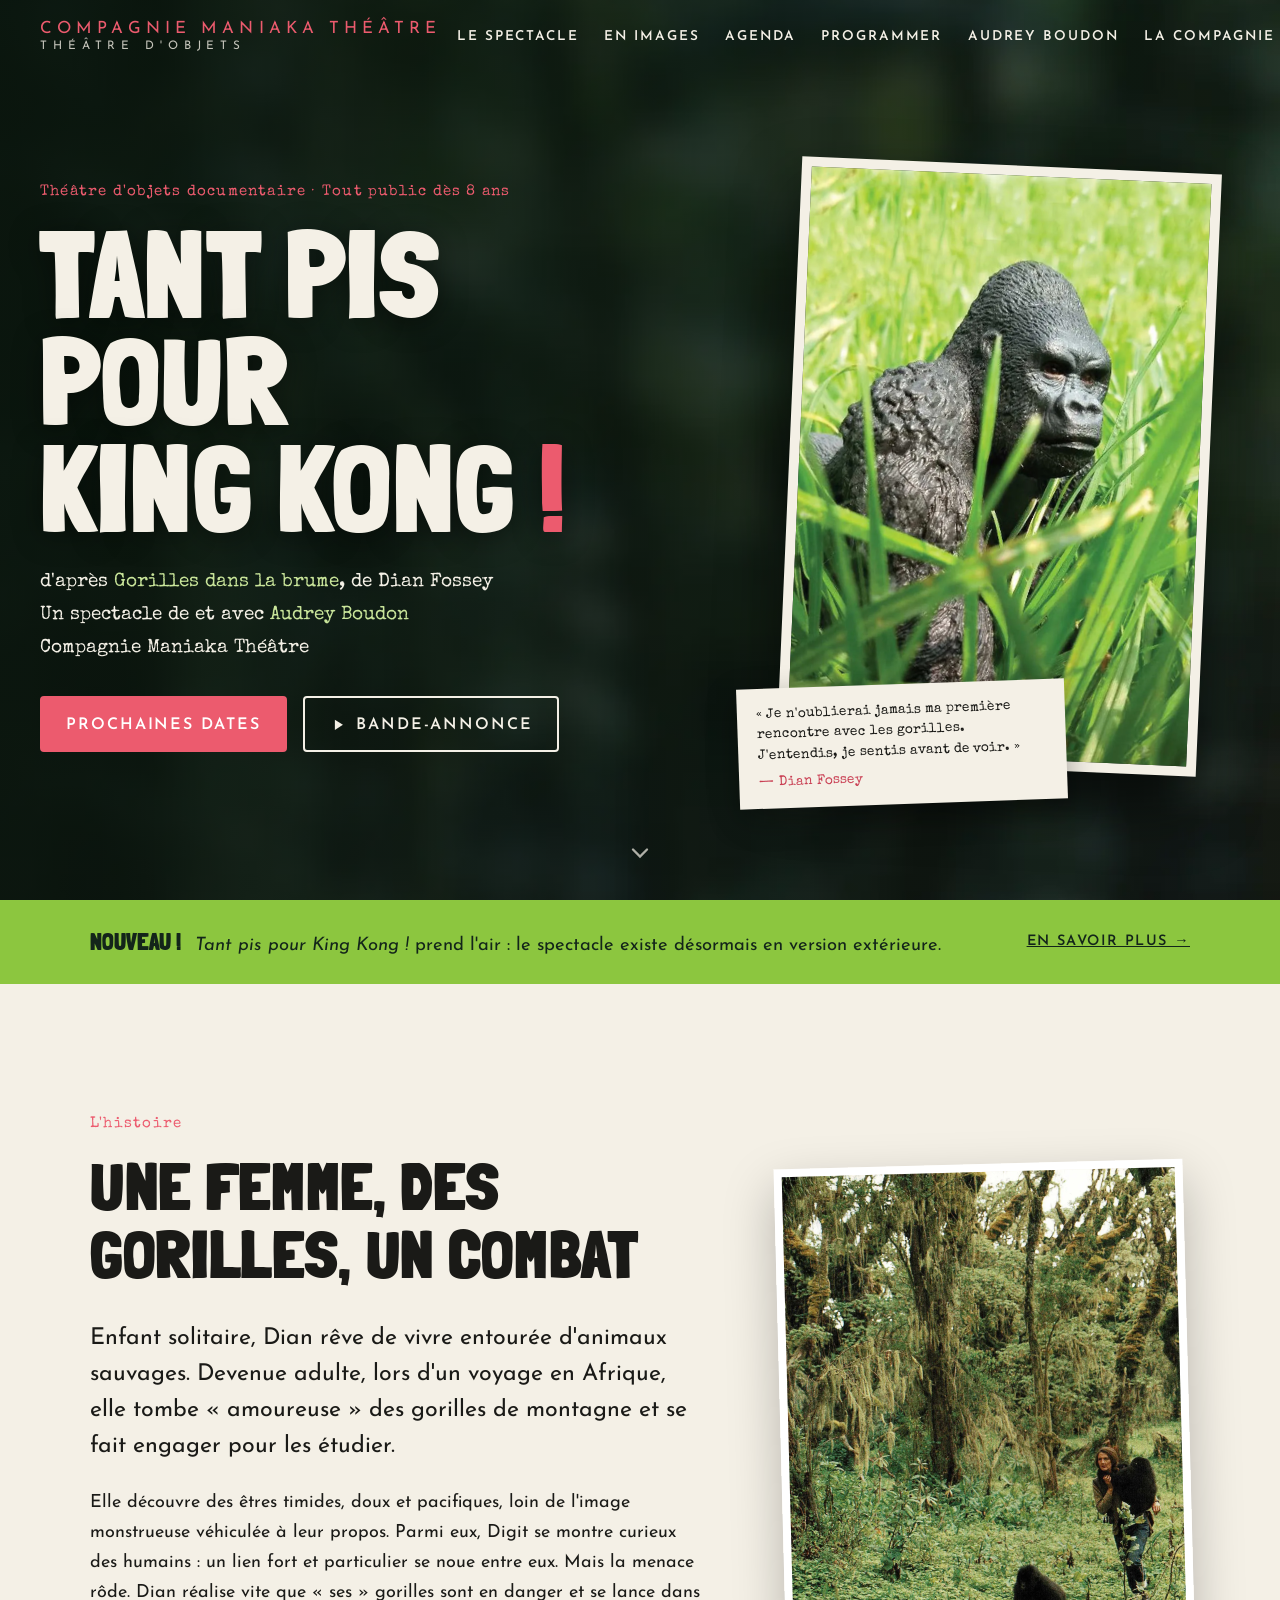
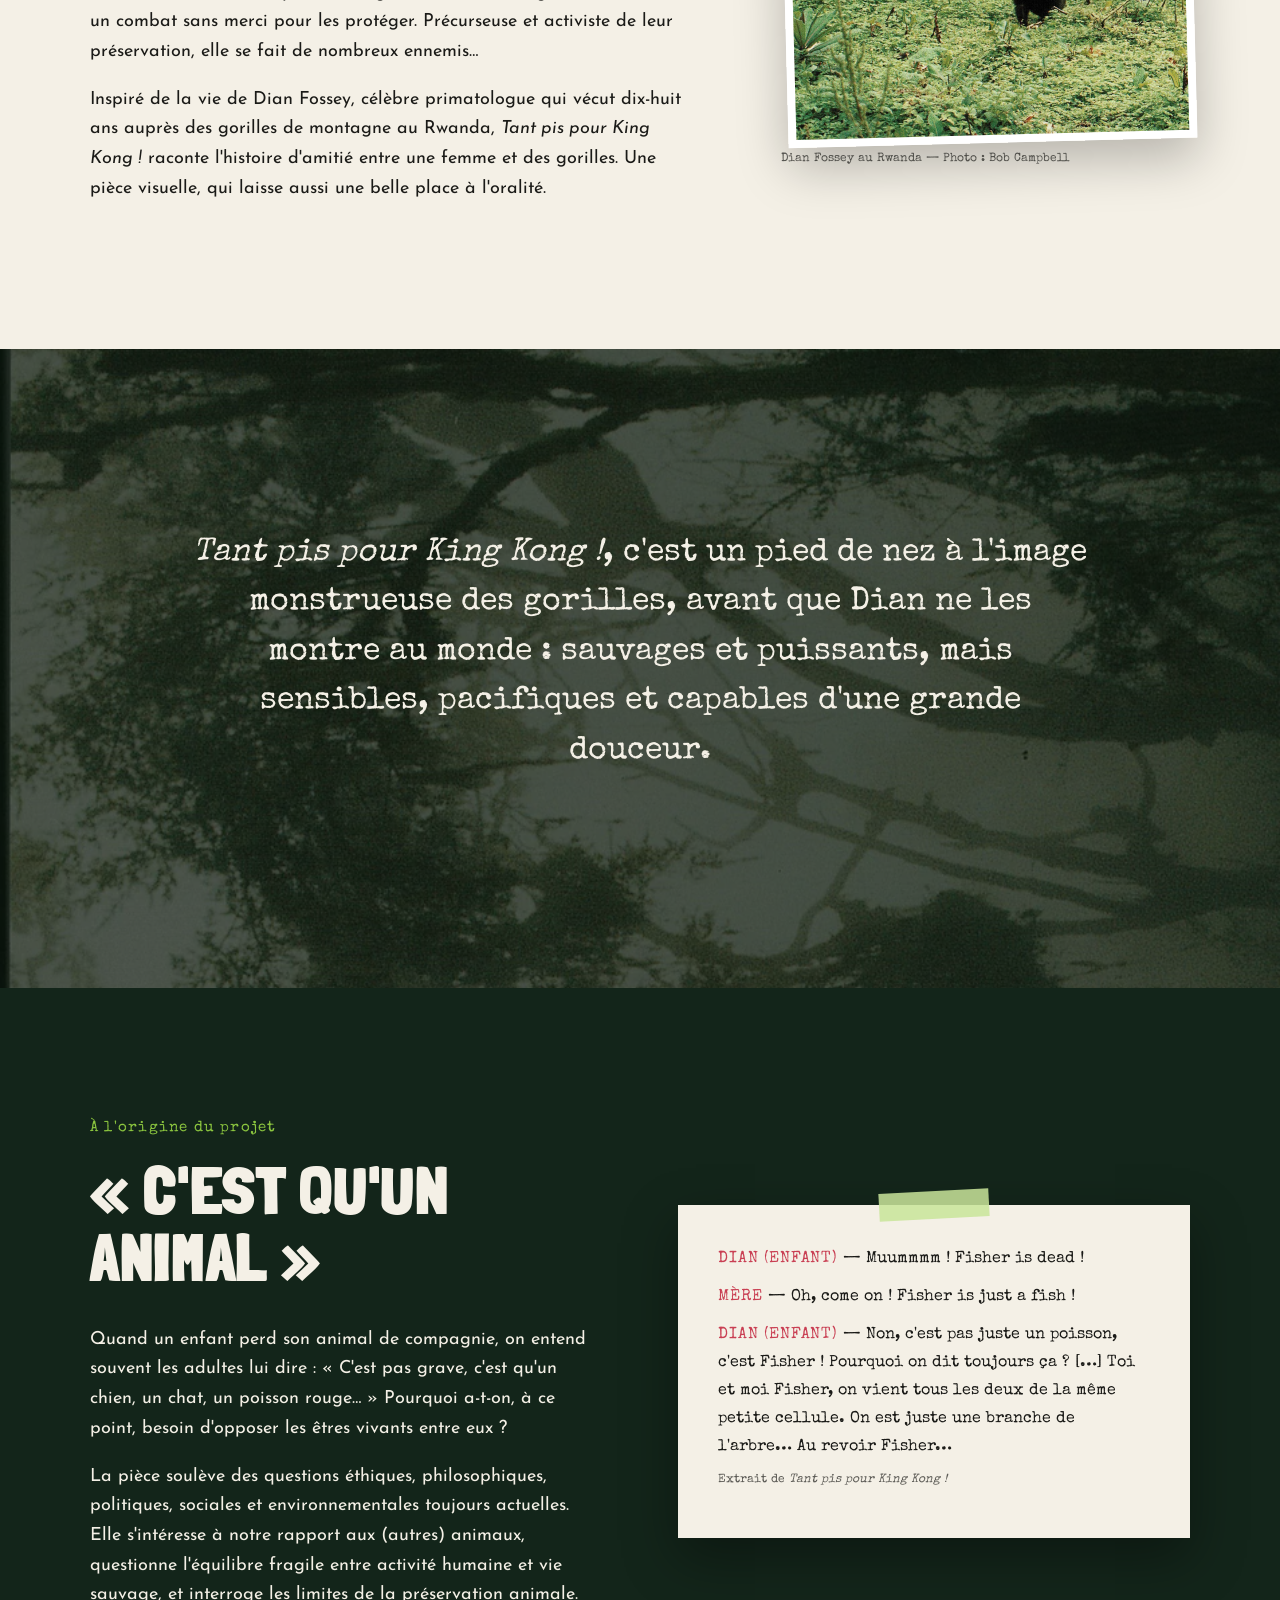
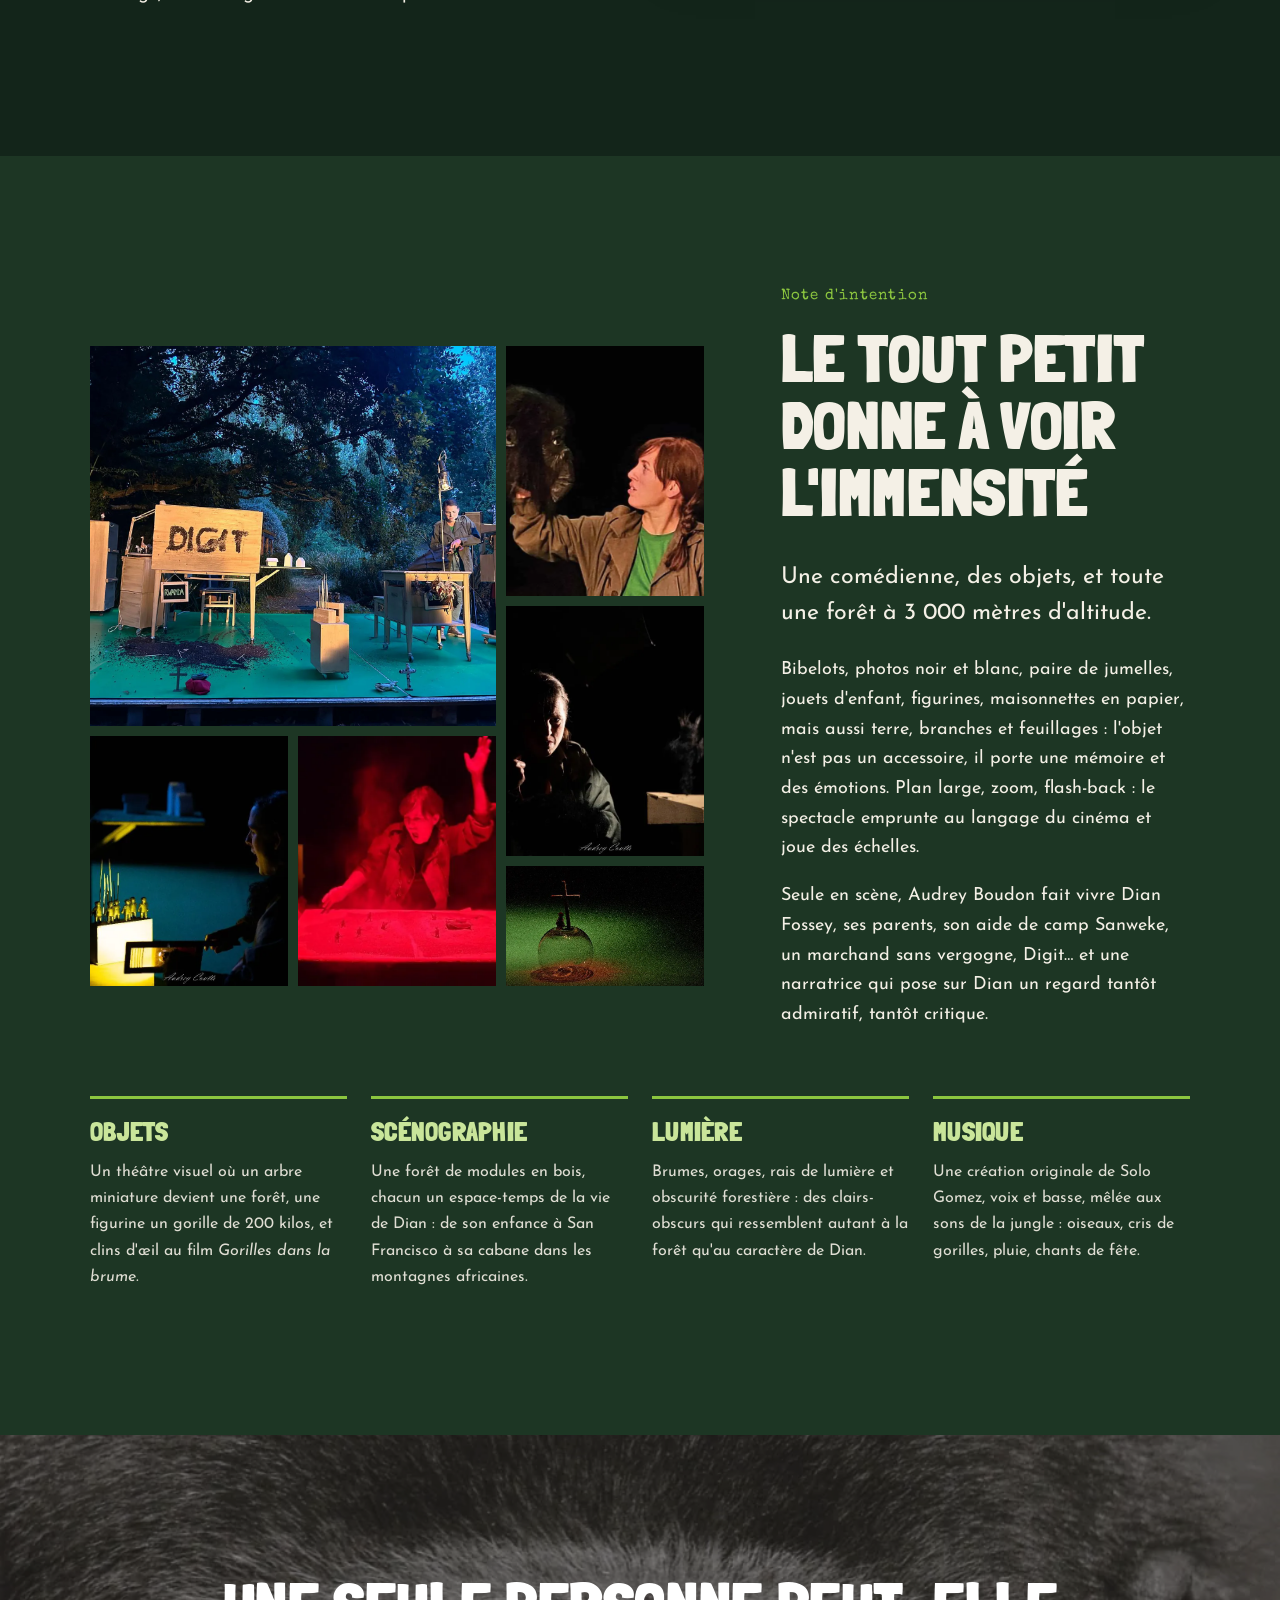
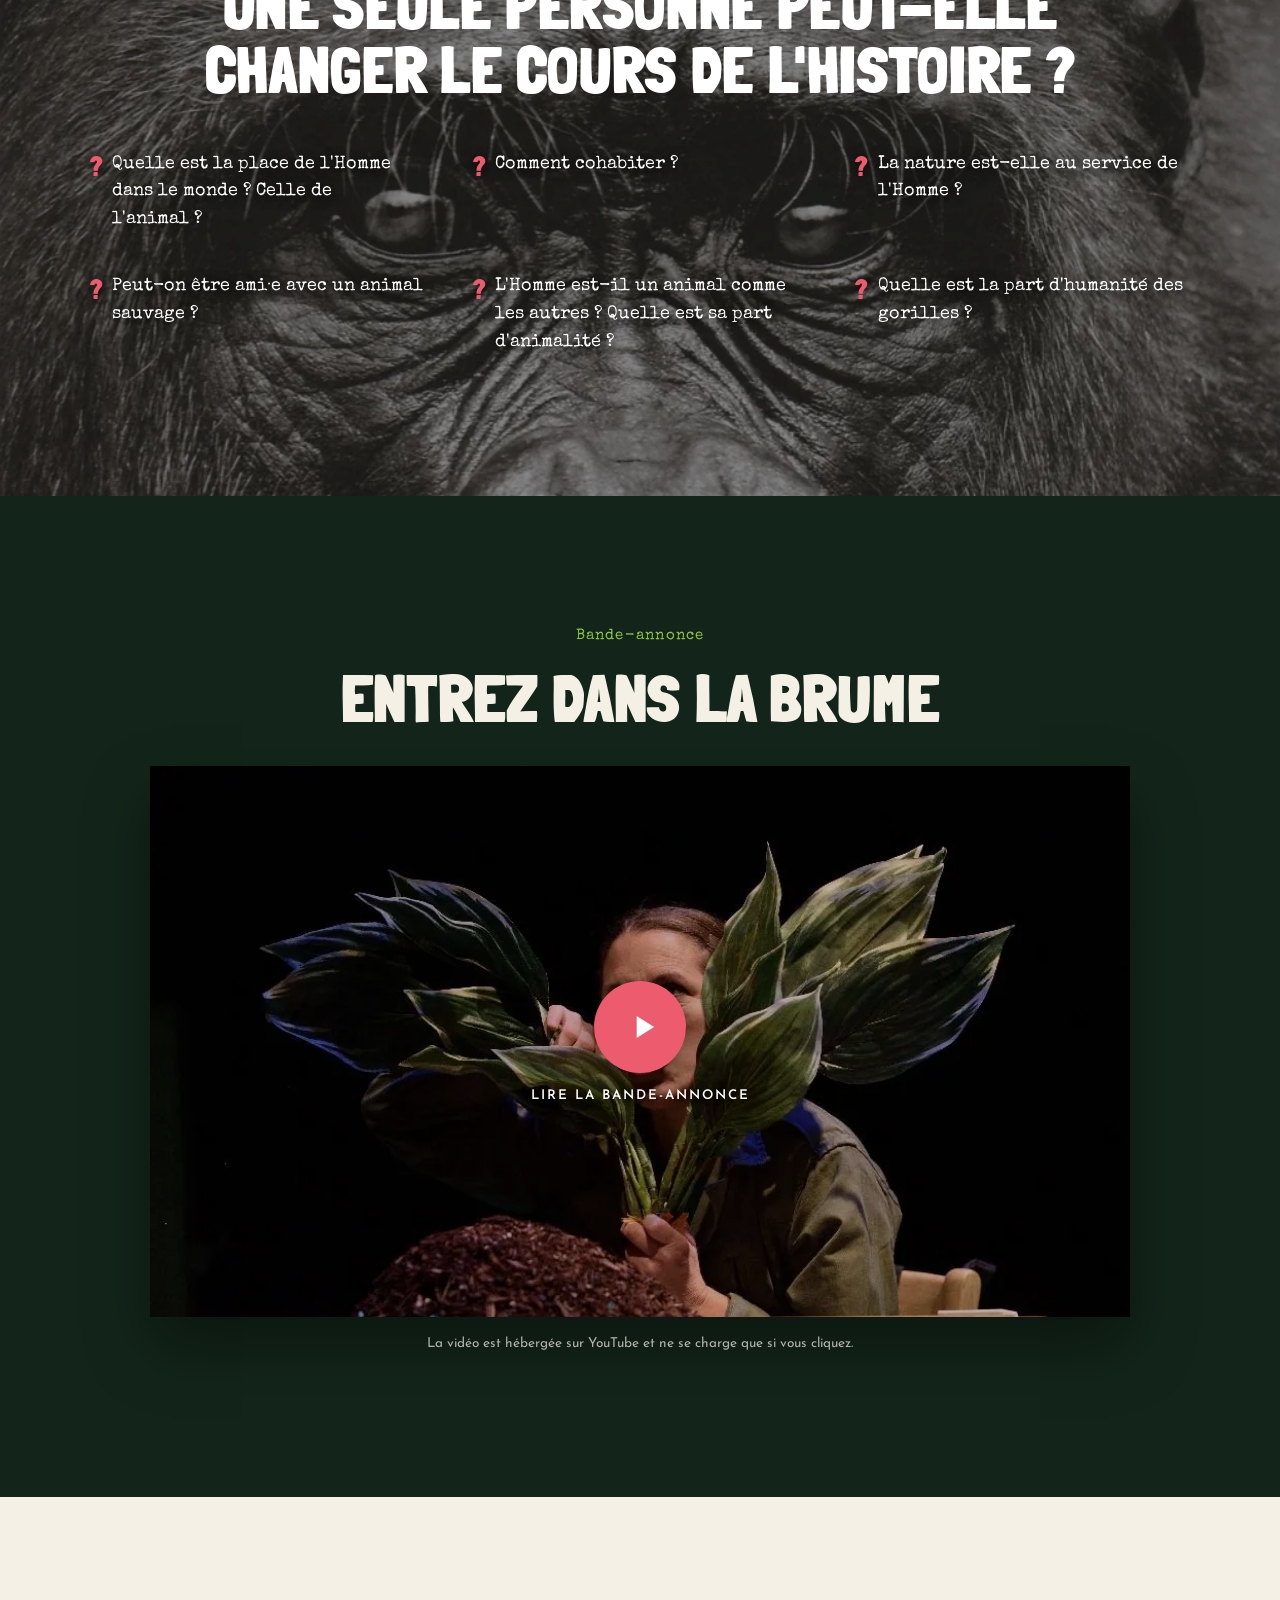
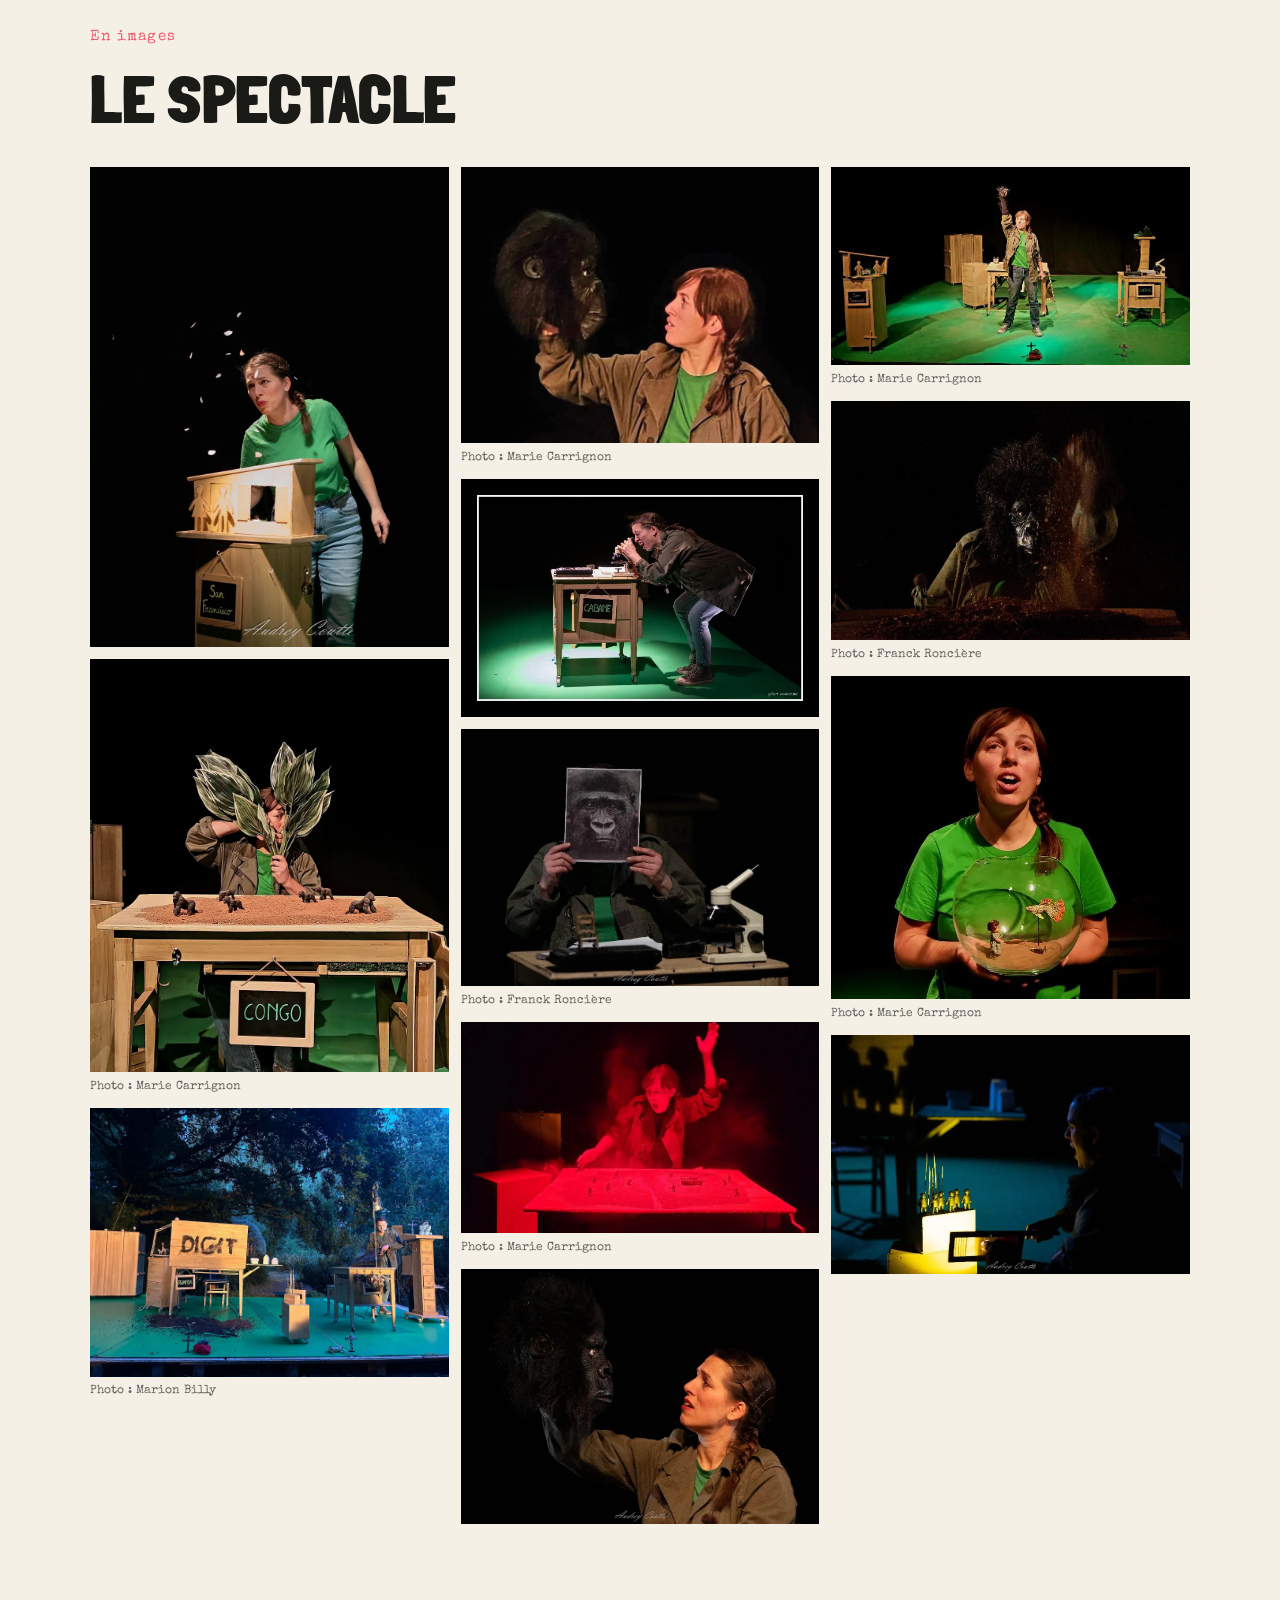
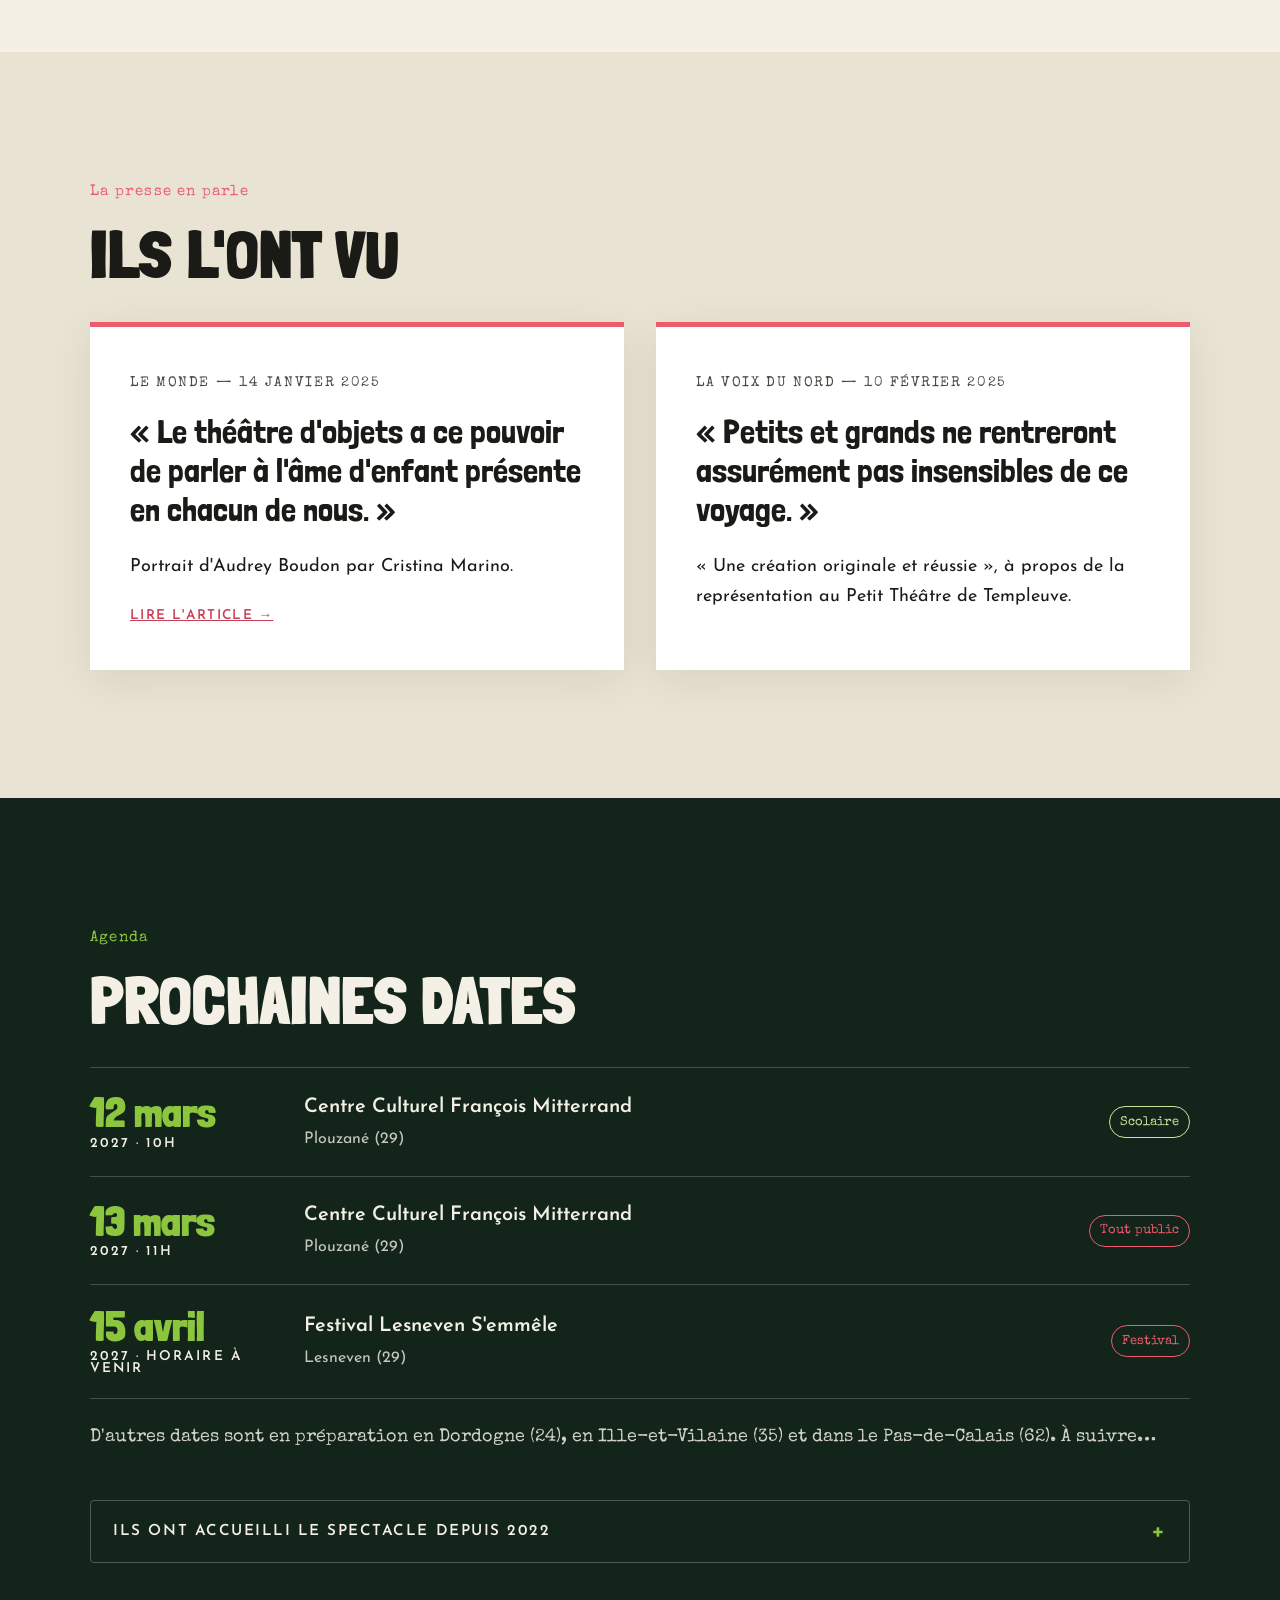
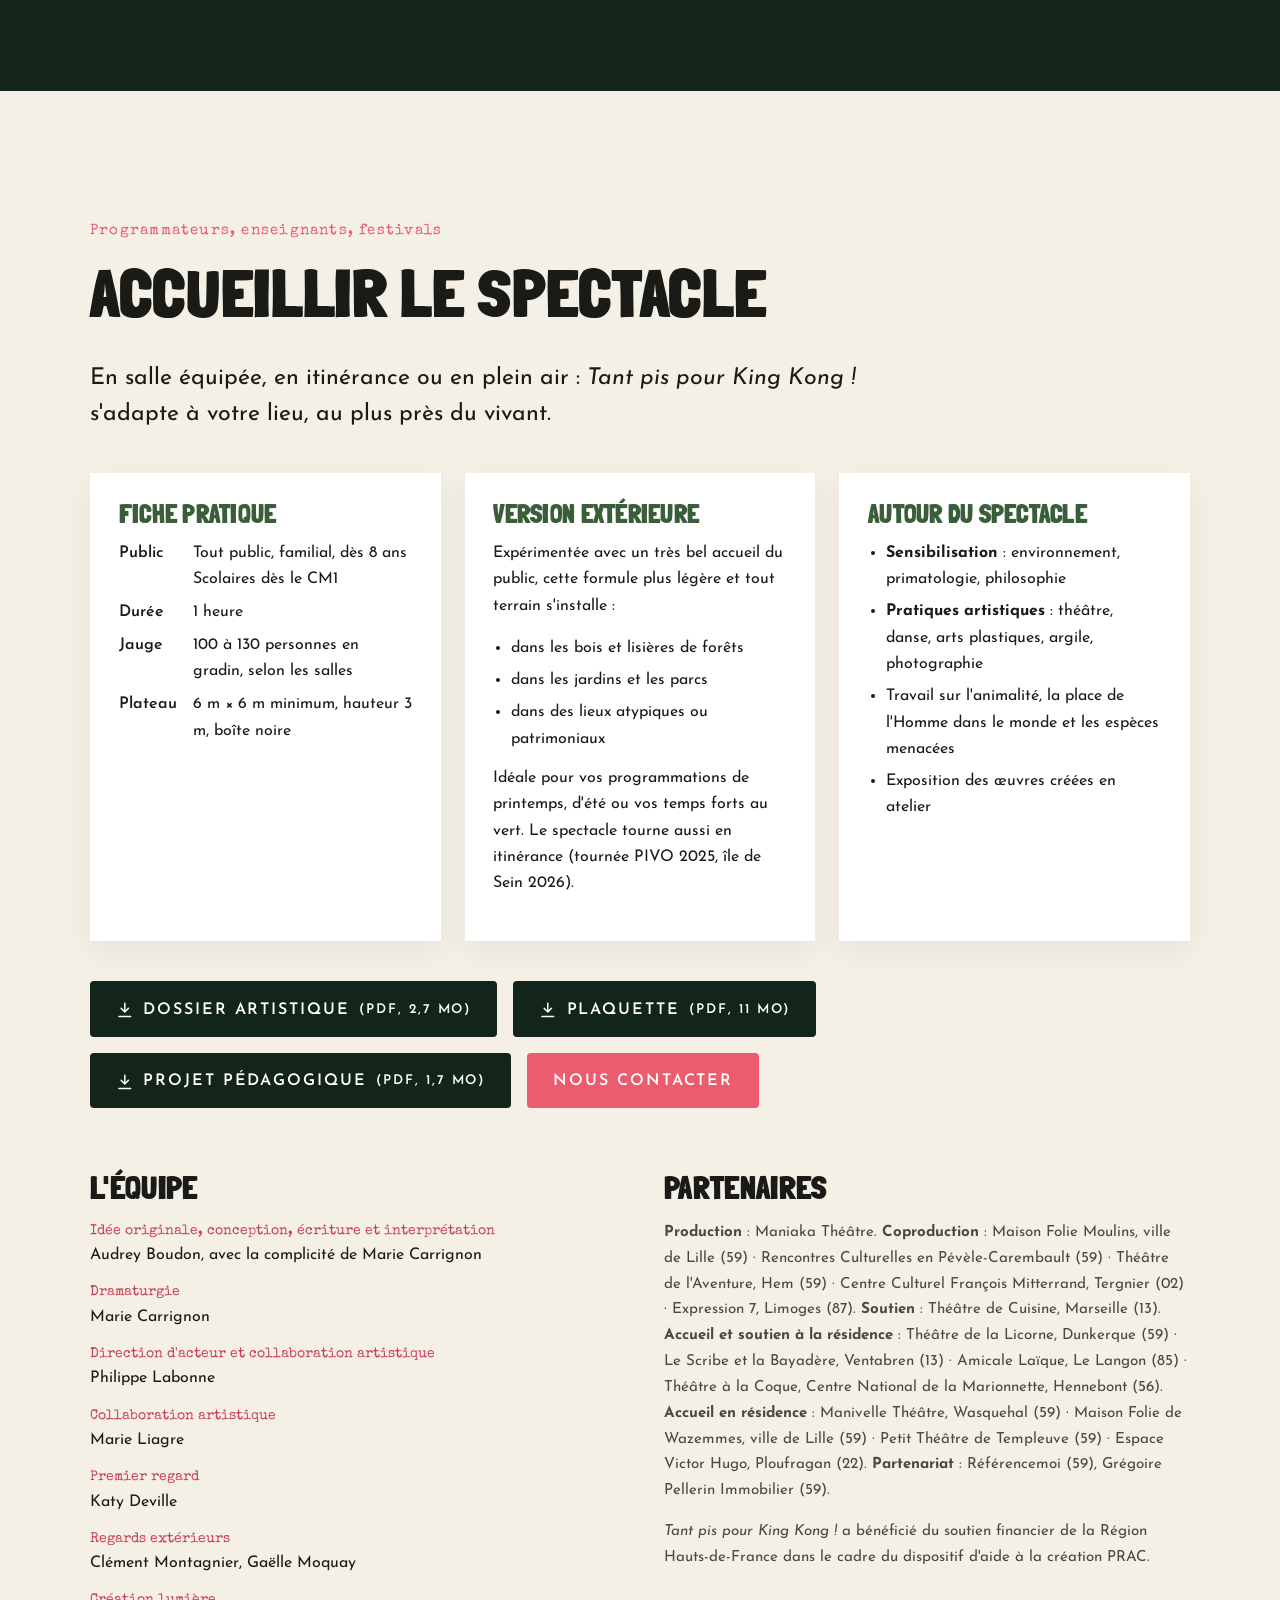
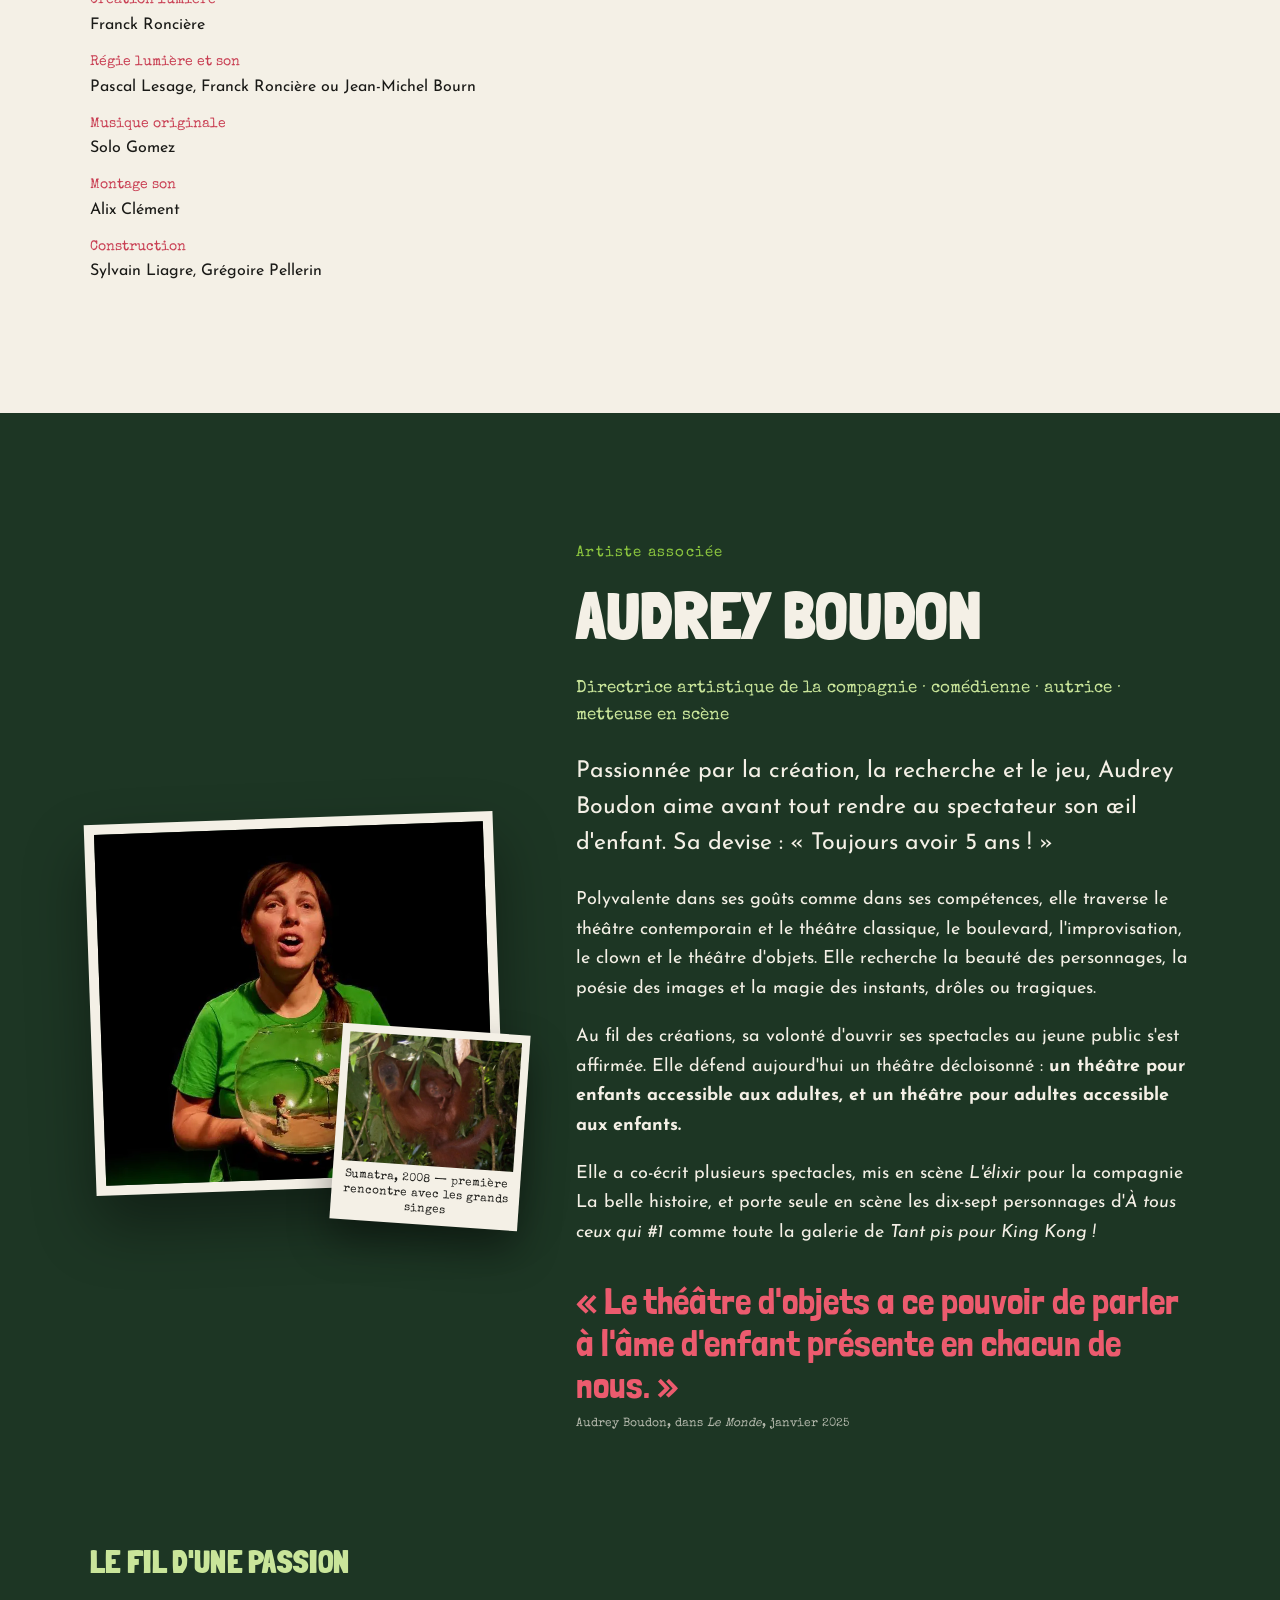
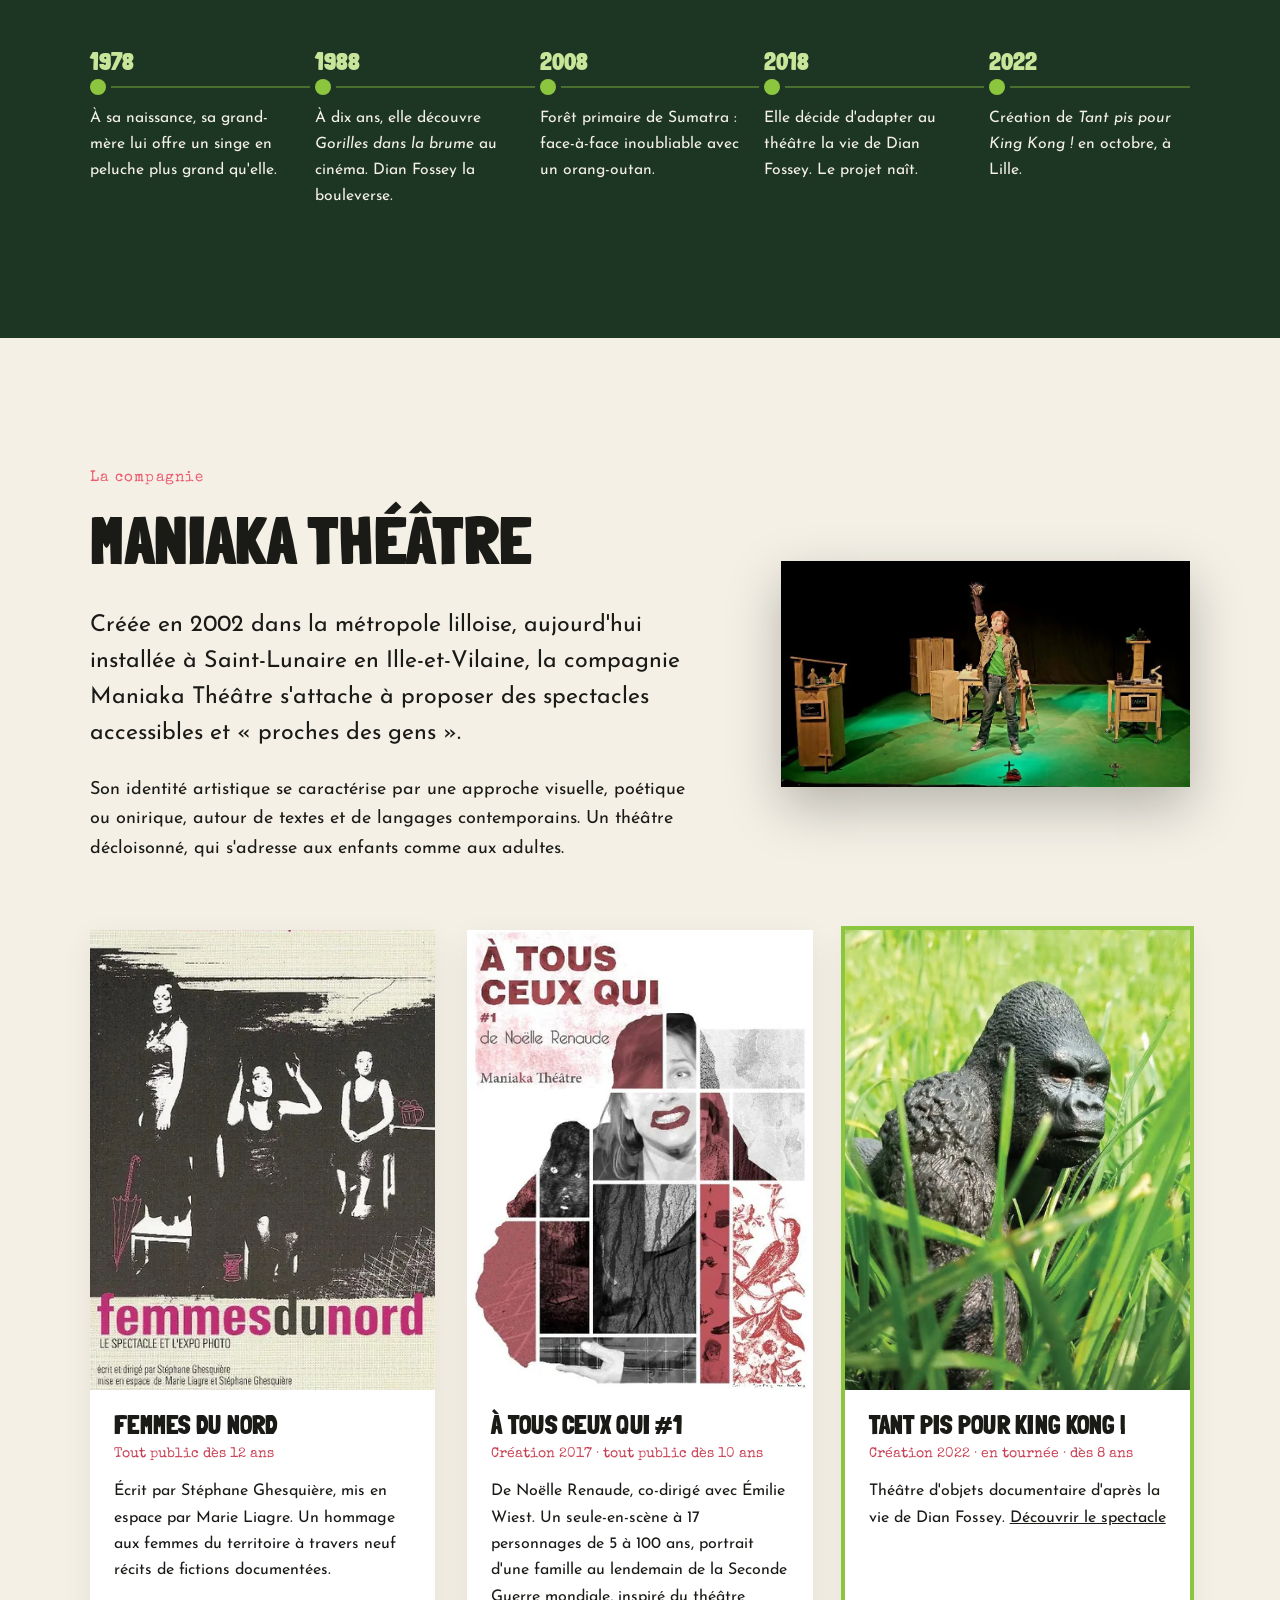
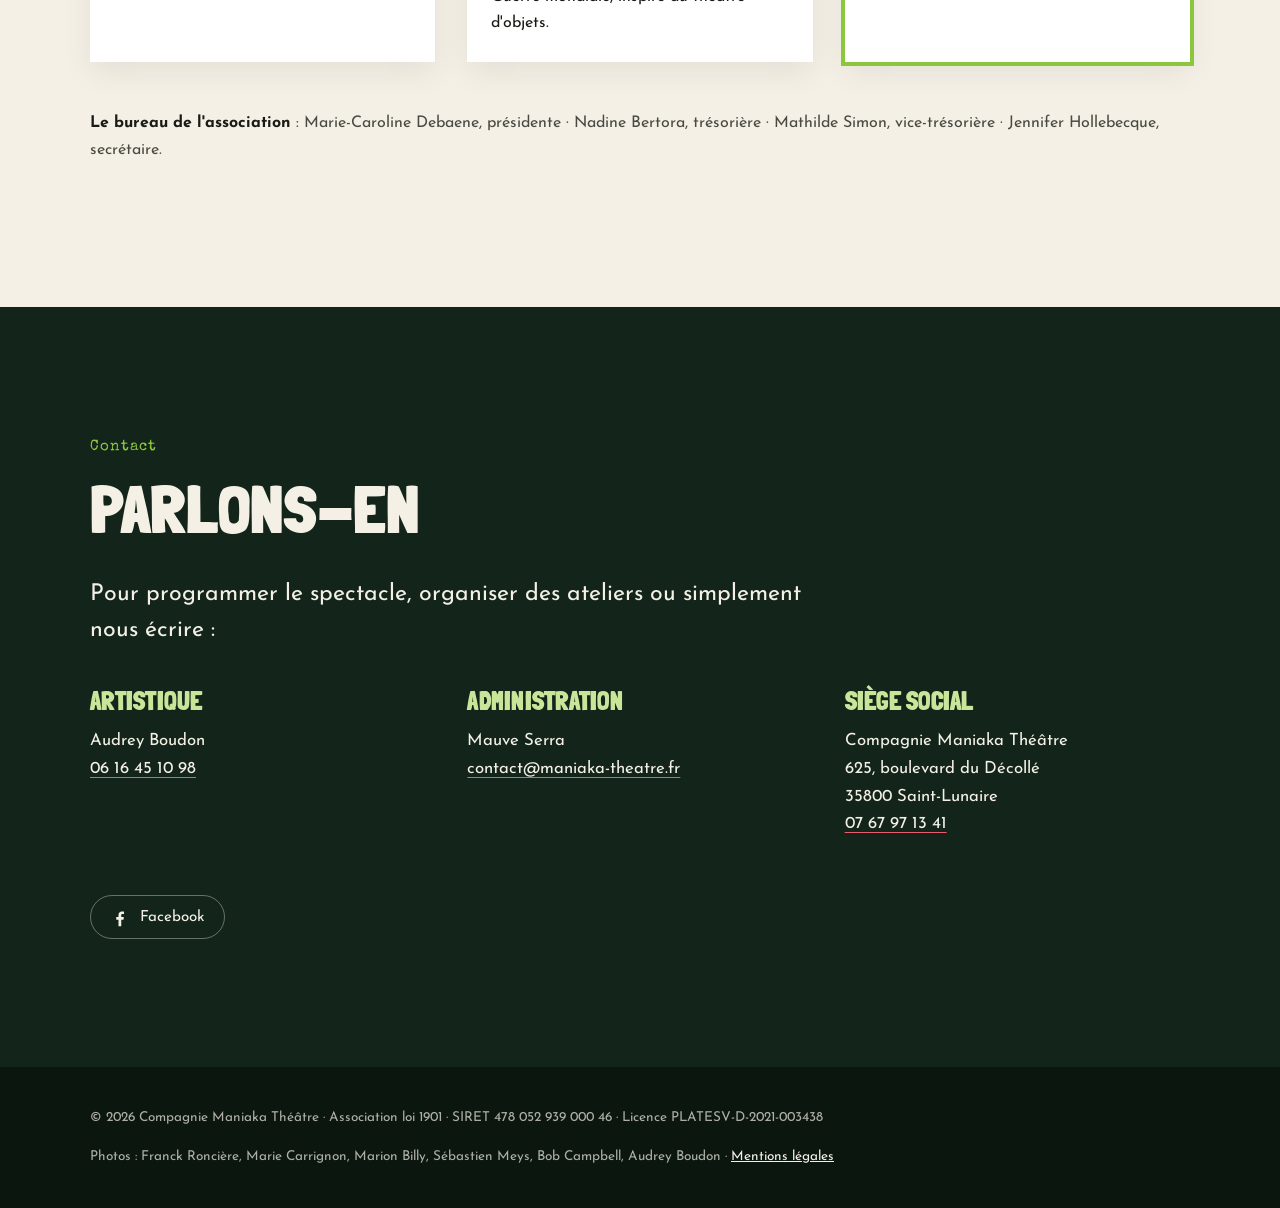
==== commit 306203c9: "Phrase du titre clarifiée ; photo de Dian moins envahissante sur petit écran Co-Authored-By: Claude " ====
--- a/index.html
+++ b/index.html
@@ -114,7 +114,7 @@
       <p>Inspiré de la vie de Dian Fossey, célèbre primatologue qui vécut dix-huit ans auprès des gorilles de montagne au Rwanda, <em>Tant pis pour King Kong&nbsp;!</em> raconte l'histoire d'amitié entre une femme et des gorilles. Une pièce visuelle, qui laisse aussi une belle place à l'oralité.</p>
     </div>
     <figure class="photo-frame photo-frame--tilt reveal">
-      <img src="images/dian-fossey-gorilles.webp" width="1258" height="1800" loading="lazy" alt="Dian Fossey dans la forêt des Virunga, entourée de jeunes gorilles">
+      <img src="images/dian-fossey-portrait.webp" width="1258" height="1800" loading="lazy" alt="Dian Fossey dans la forêt des Virunga, entourée de jeunes gorilles">
       <figcaption class="credit">Dian Fossey au Rwanda — Photo&nbsp;: Bob Campbell</figcaption>
     </figure>
   </div>
@@ -124,8 +124,7 @@
 <section class="quote-band" aria-label="Pourquoi ce titre">
   <div class="wrap">
     <blockquote class="reveal">
-      <p>Un titre en pied de nez à l'image monstrueuse des gorilles, avant que Dian ne les montre au monde&nbsp;: sauvages et puissants, mais sensibles, pacifiques et capables d'une grande douceur.</p>
-      <cite>Le titre</cite>
+      <p><em>Tant pis pour King Kong&nbsp;!</em>, c'est un pied de nez à l'image monstrueuse des gorilles, avant que Dian ne les montre au monde&nbsp;: sauvages et puissants, mais sensibles, pacifiques et capables d'une grande douceur.</p>
     </blockquote>
   </div>
 </section>
--- a/css/style.css
+++ b/css/style.css
@@ -193,6 +193,7 @@
 .split--wide-left { grid-template-columns: 1.2fr .8fr; }
 .split--wide-right { grid-template-columns: .8fr 1.2fr; }
 @media (max-width: 860px) { .split, .split--wide-left, .split--wide-right { grid-template-columns: 1fr; } }
+@media (max-width: 860px) { .photo-frame { max-width: 420px; margin: 0 auto; } }
 
 .photo-frame img { width: 100%; box-shadow: 0 20px 50px rgba(0,0,0,.25); }
 .photo-frame--tilt img { transform: rotate(-1.5deg); border: 8px solid #fff; }
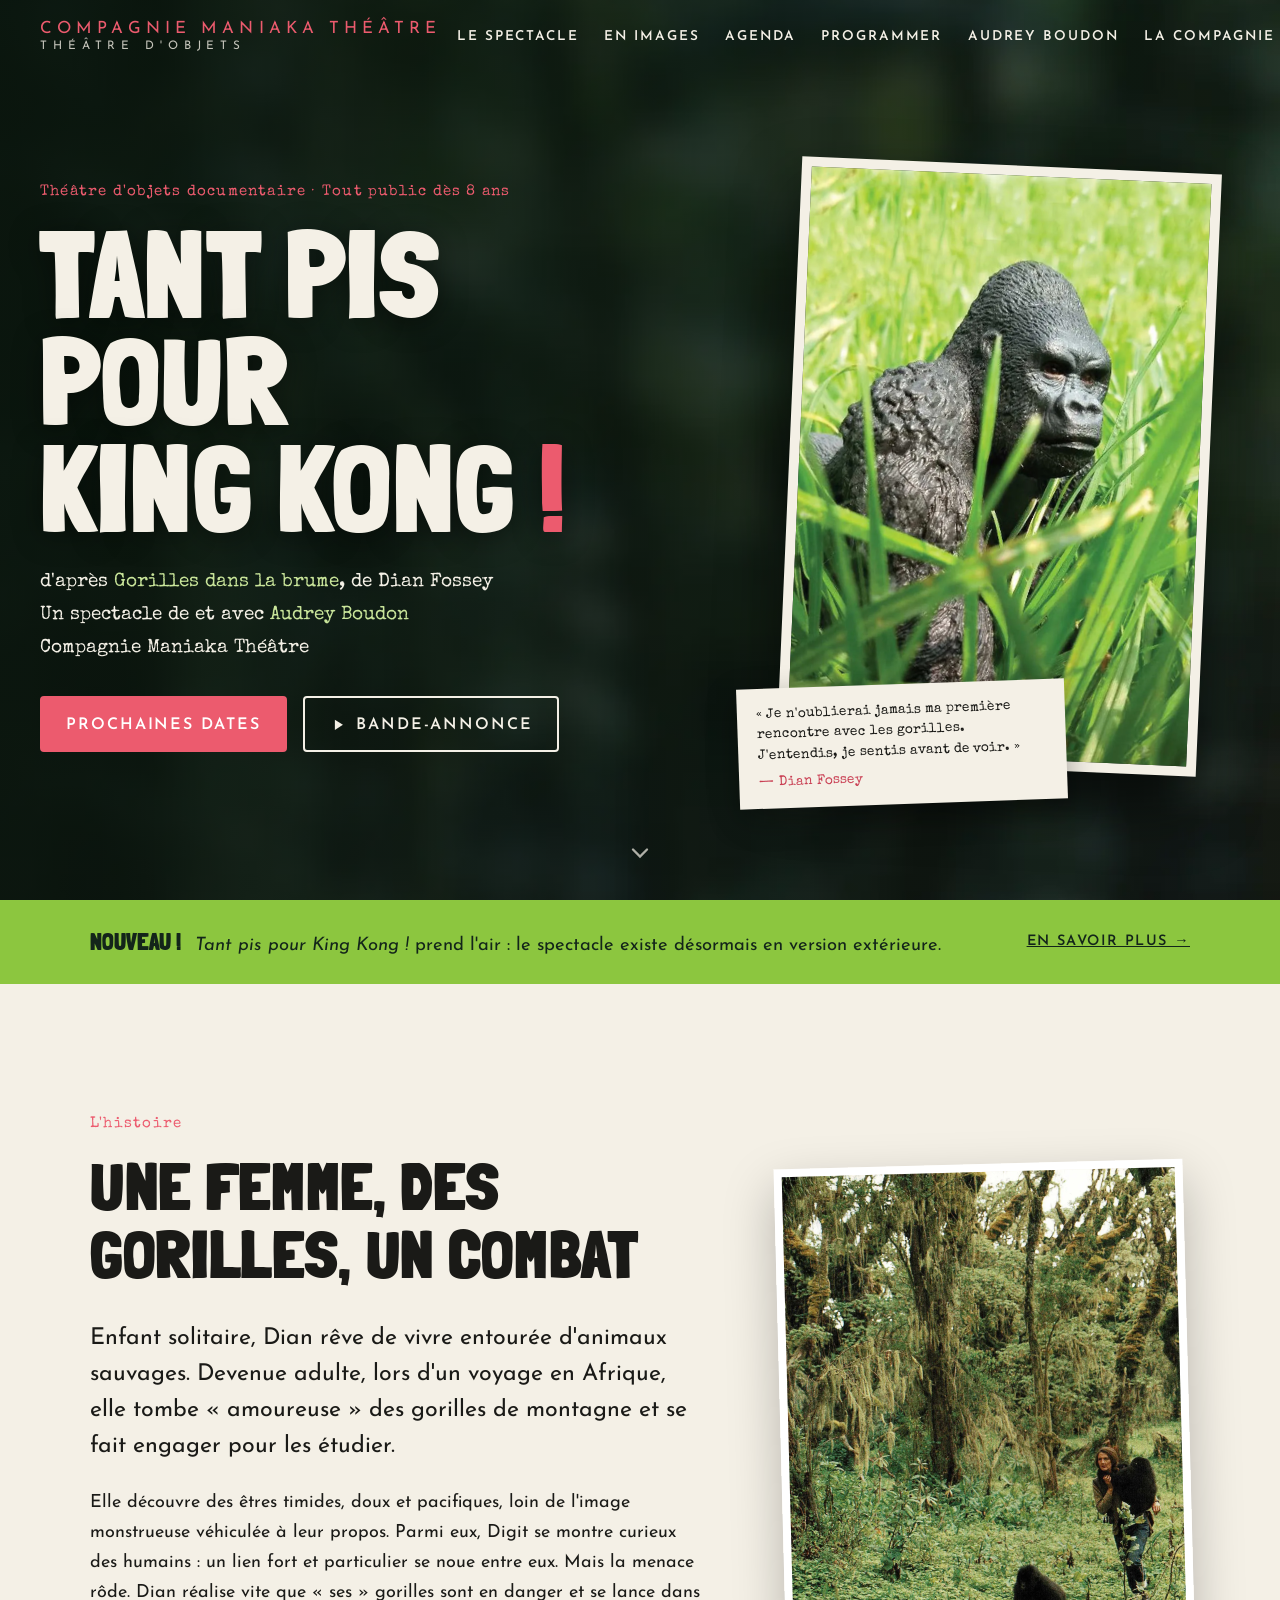
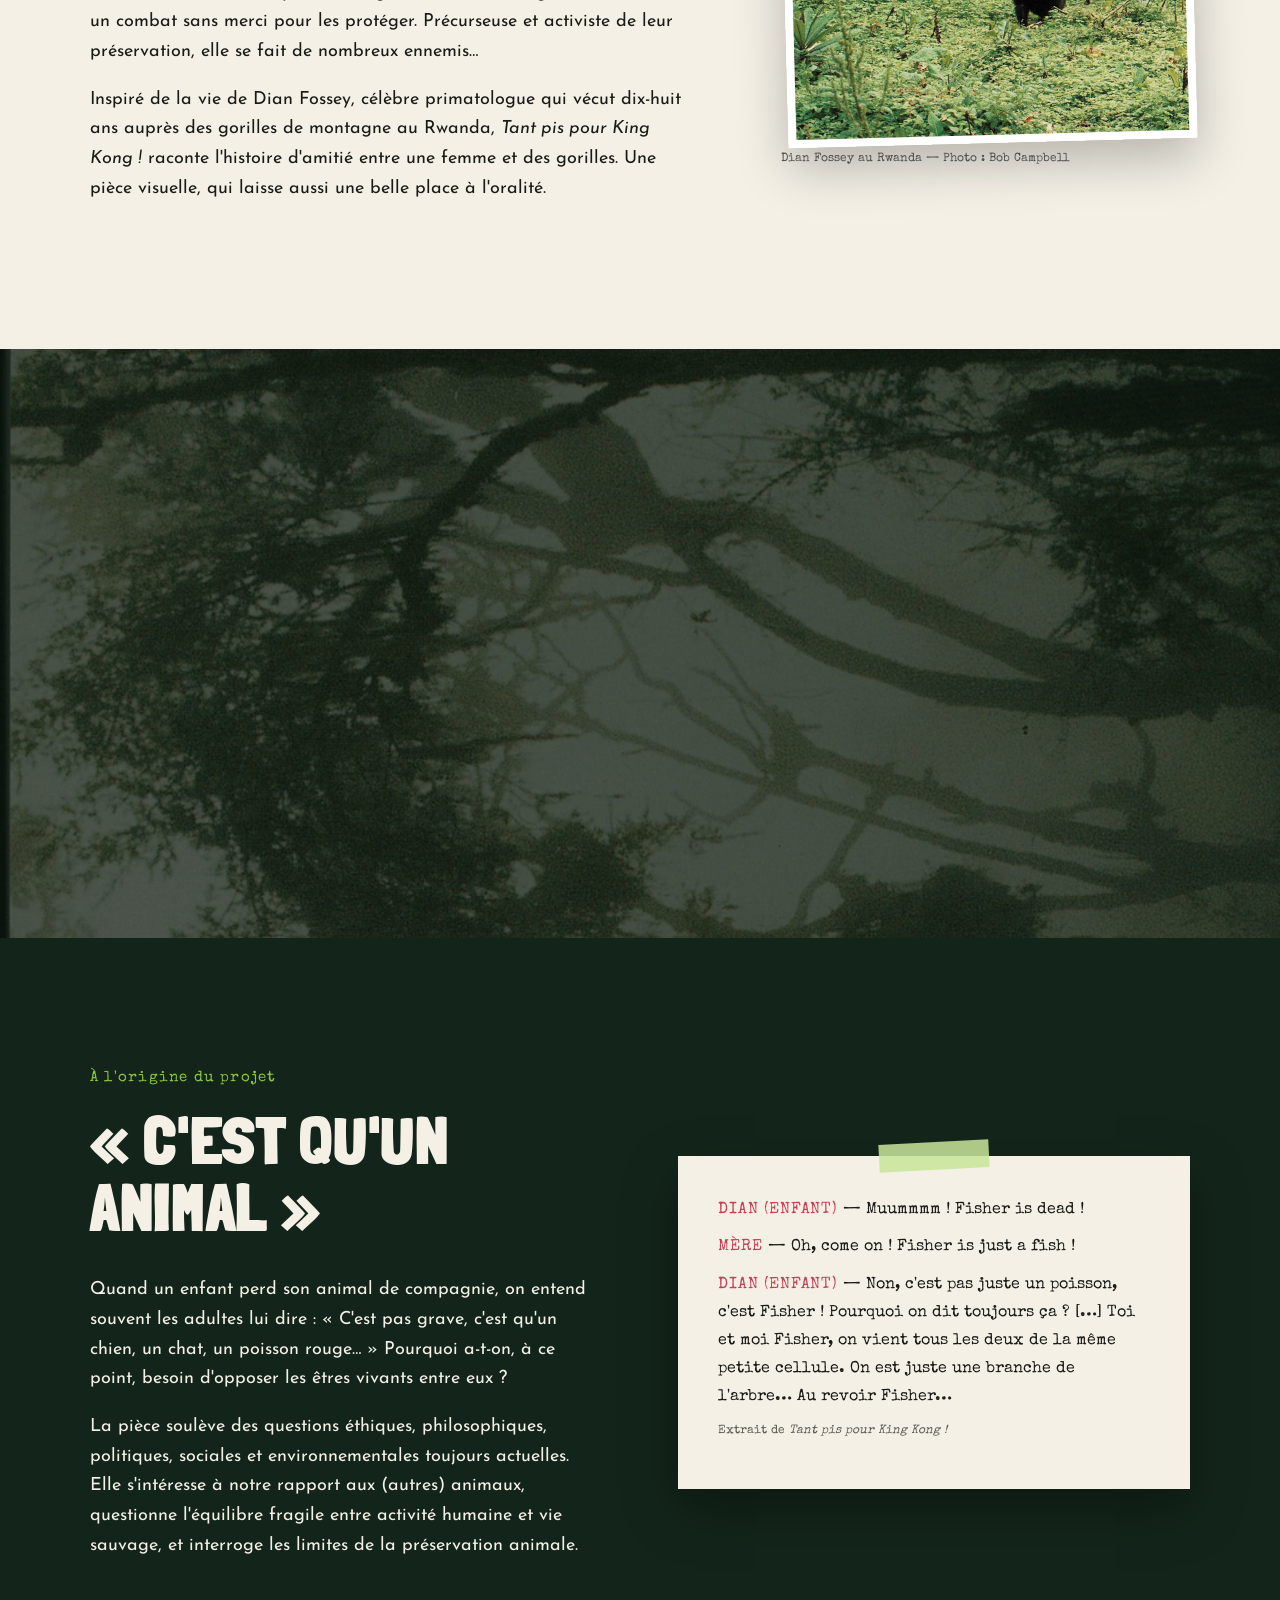
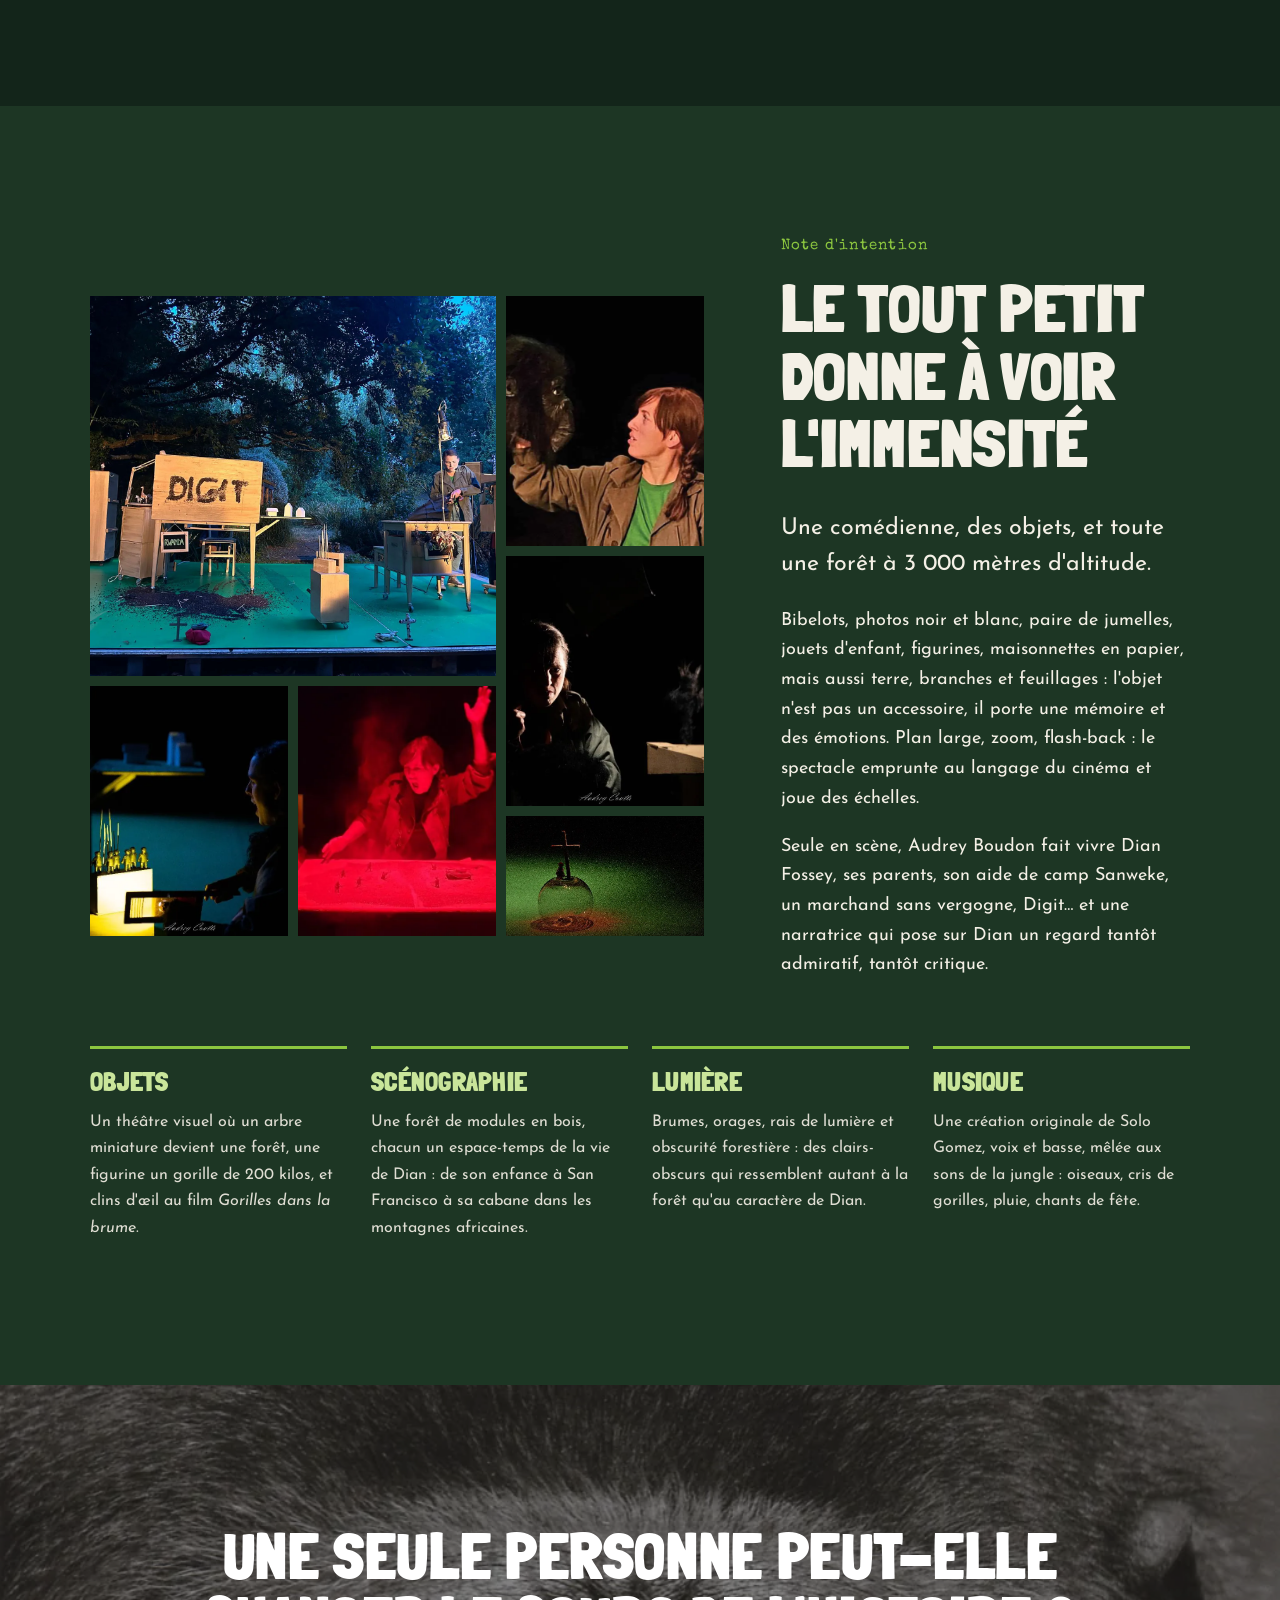
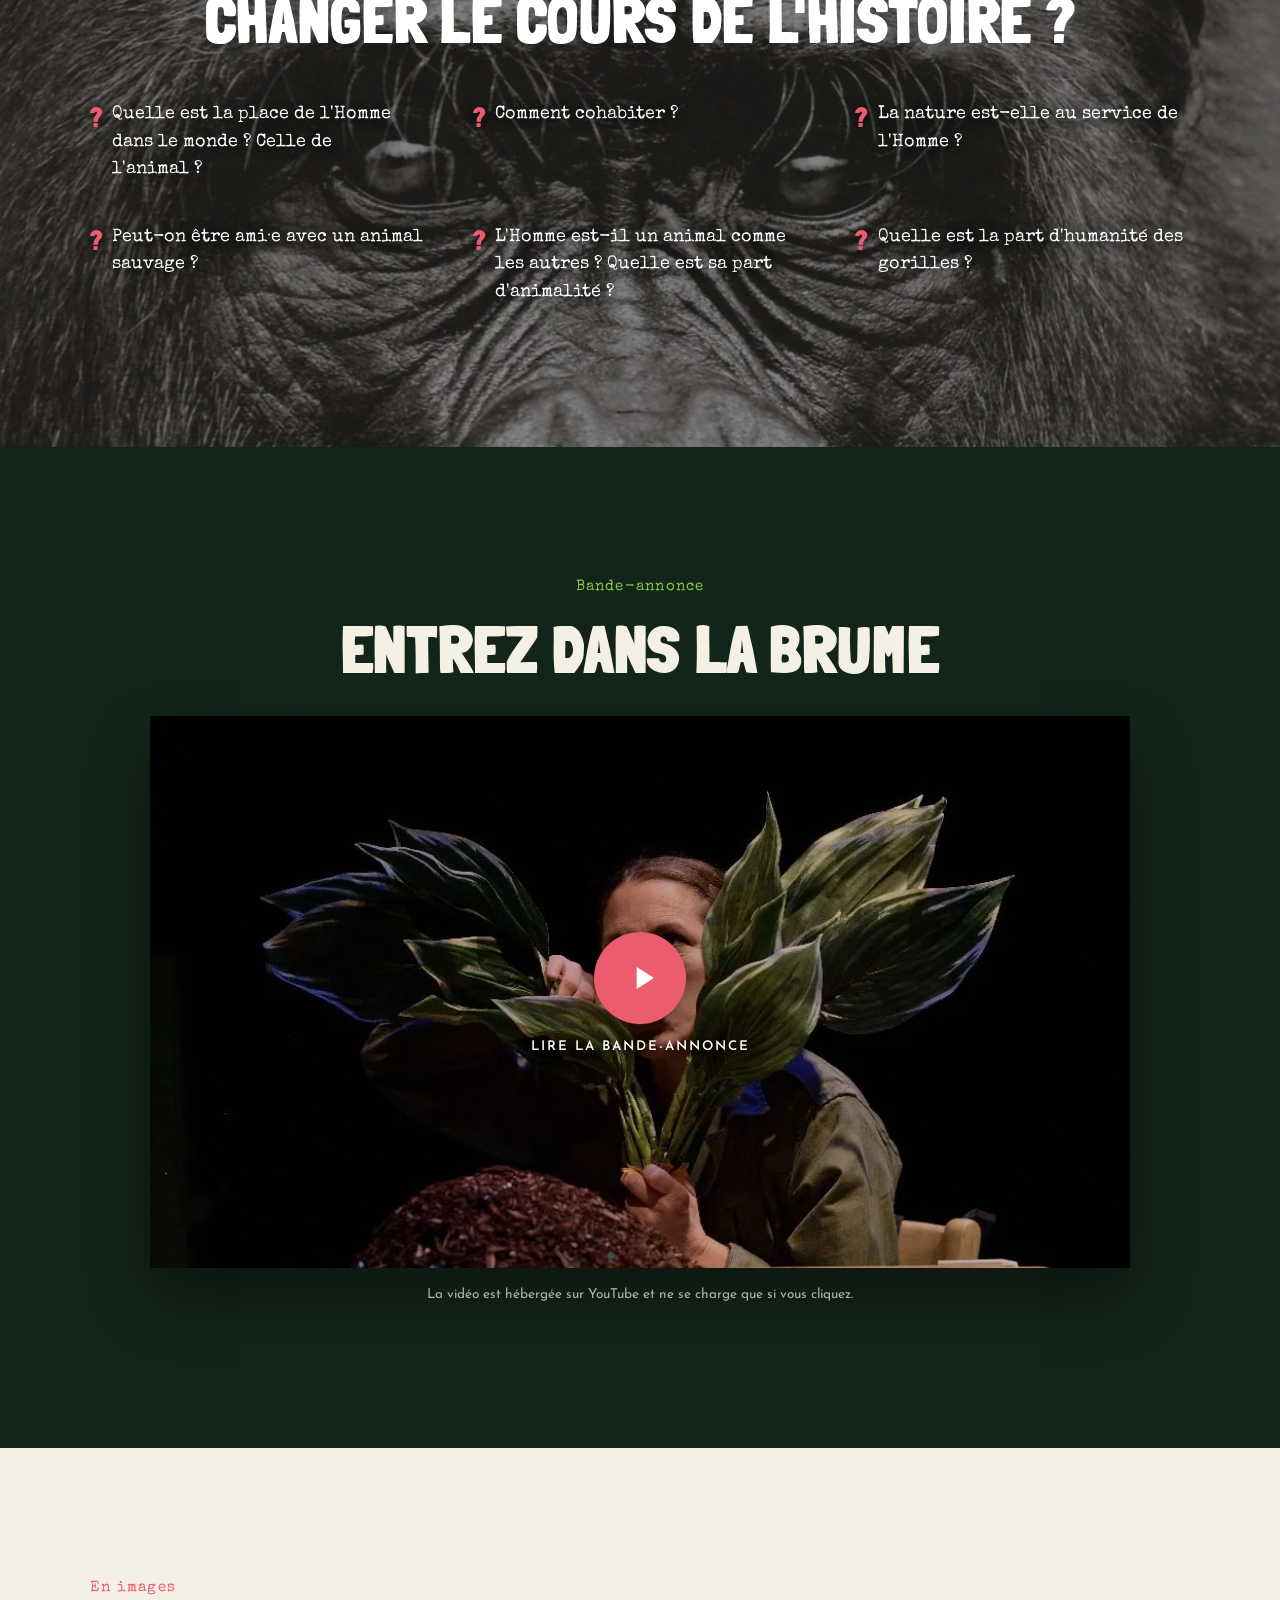
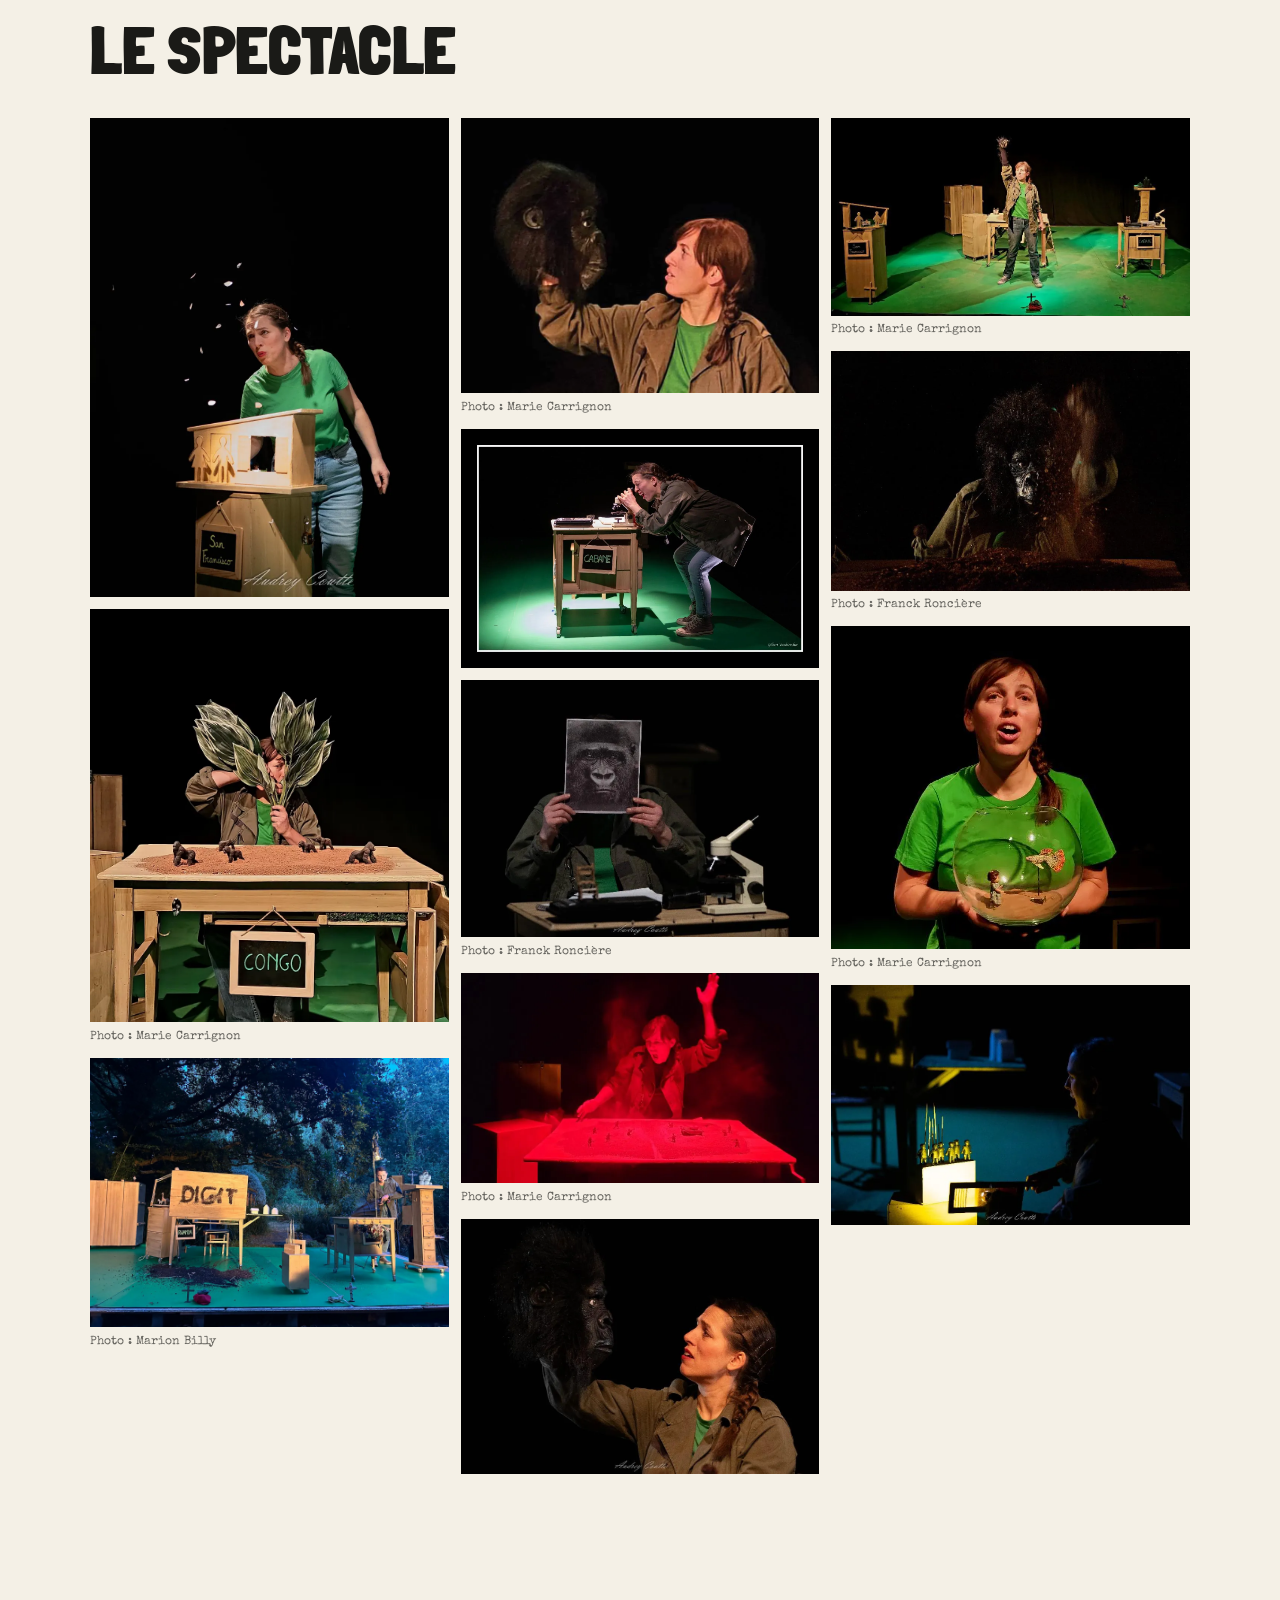
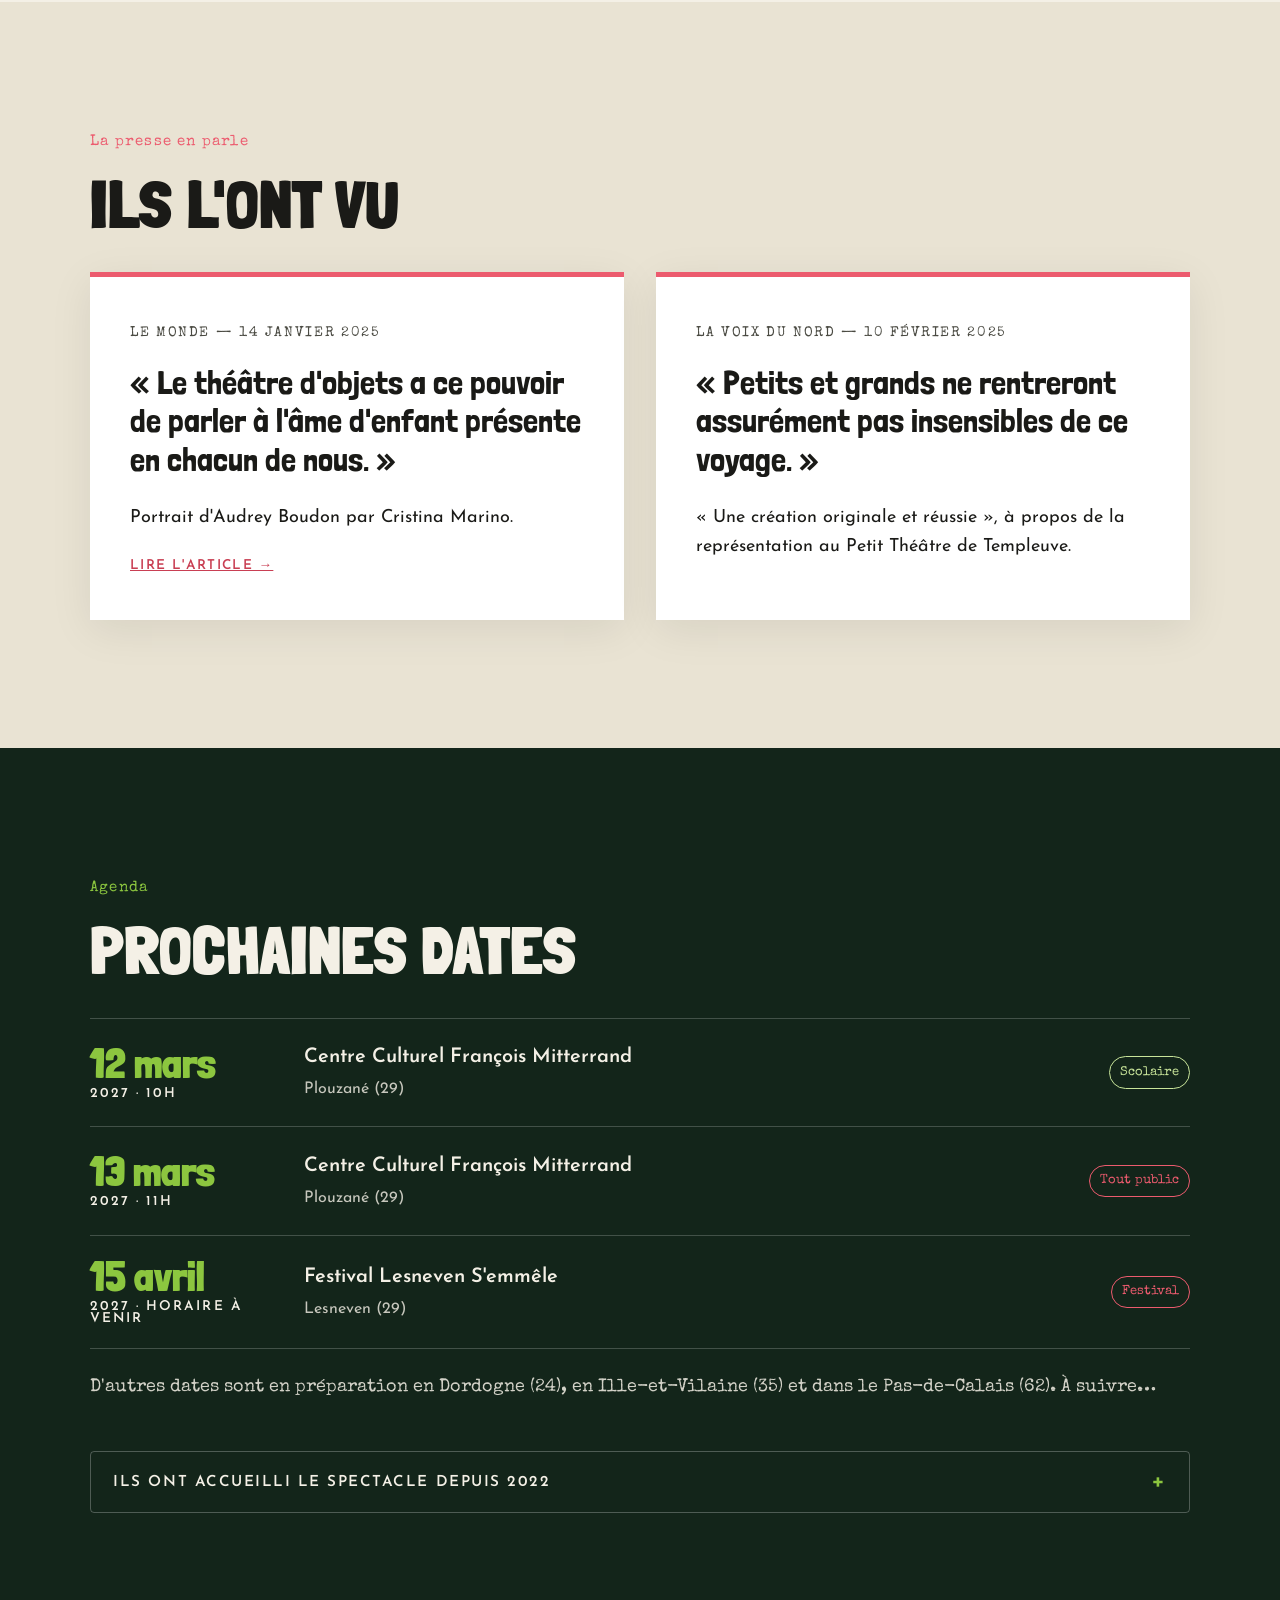
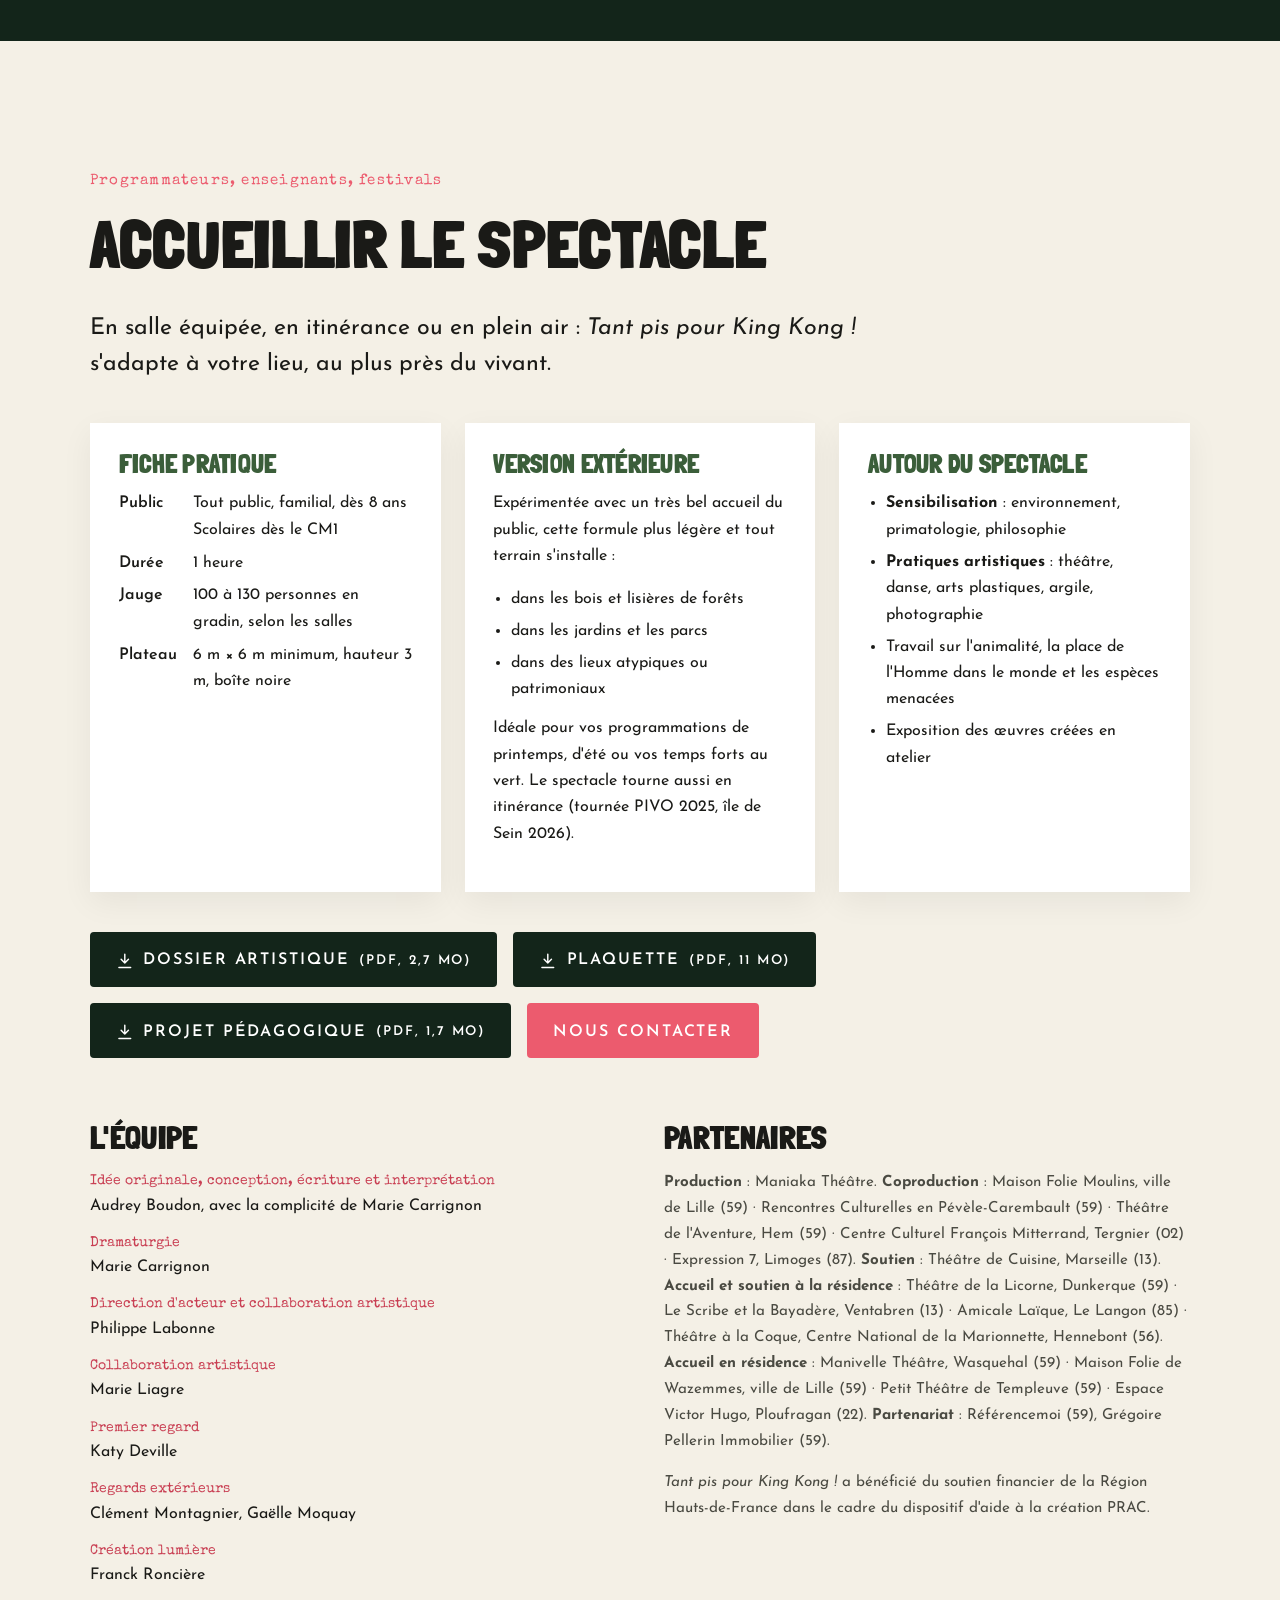
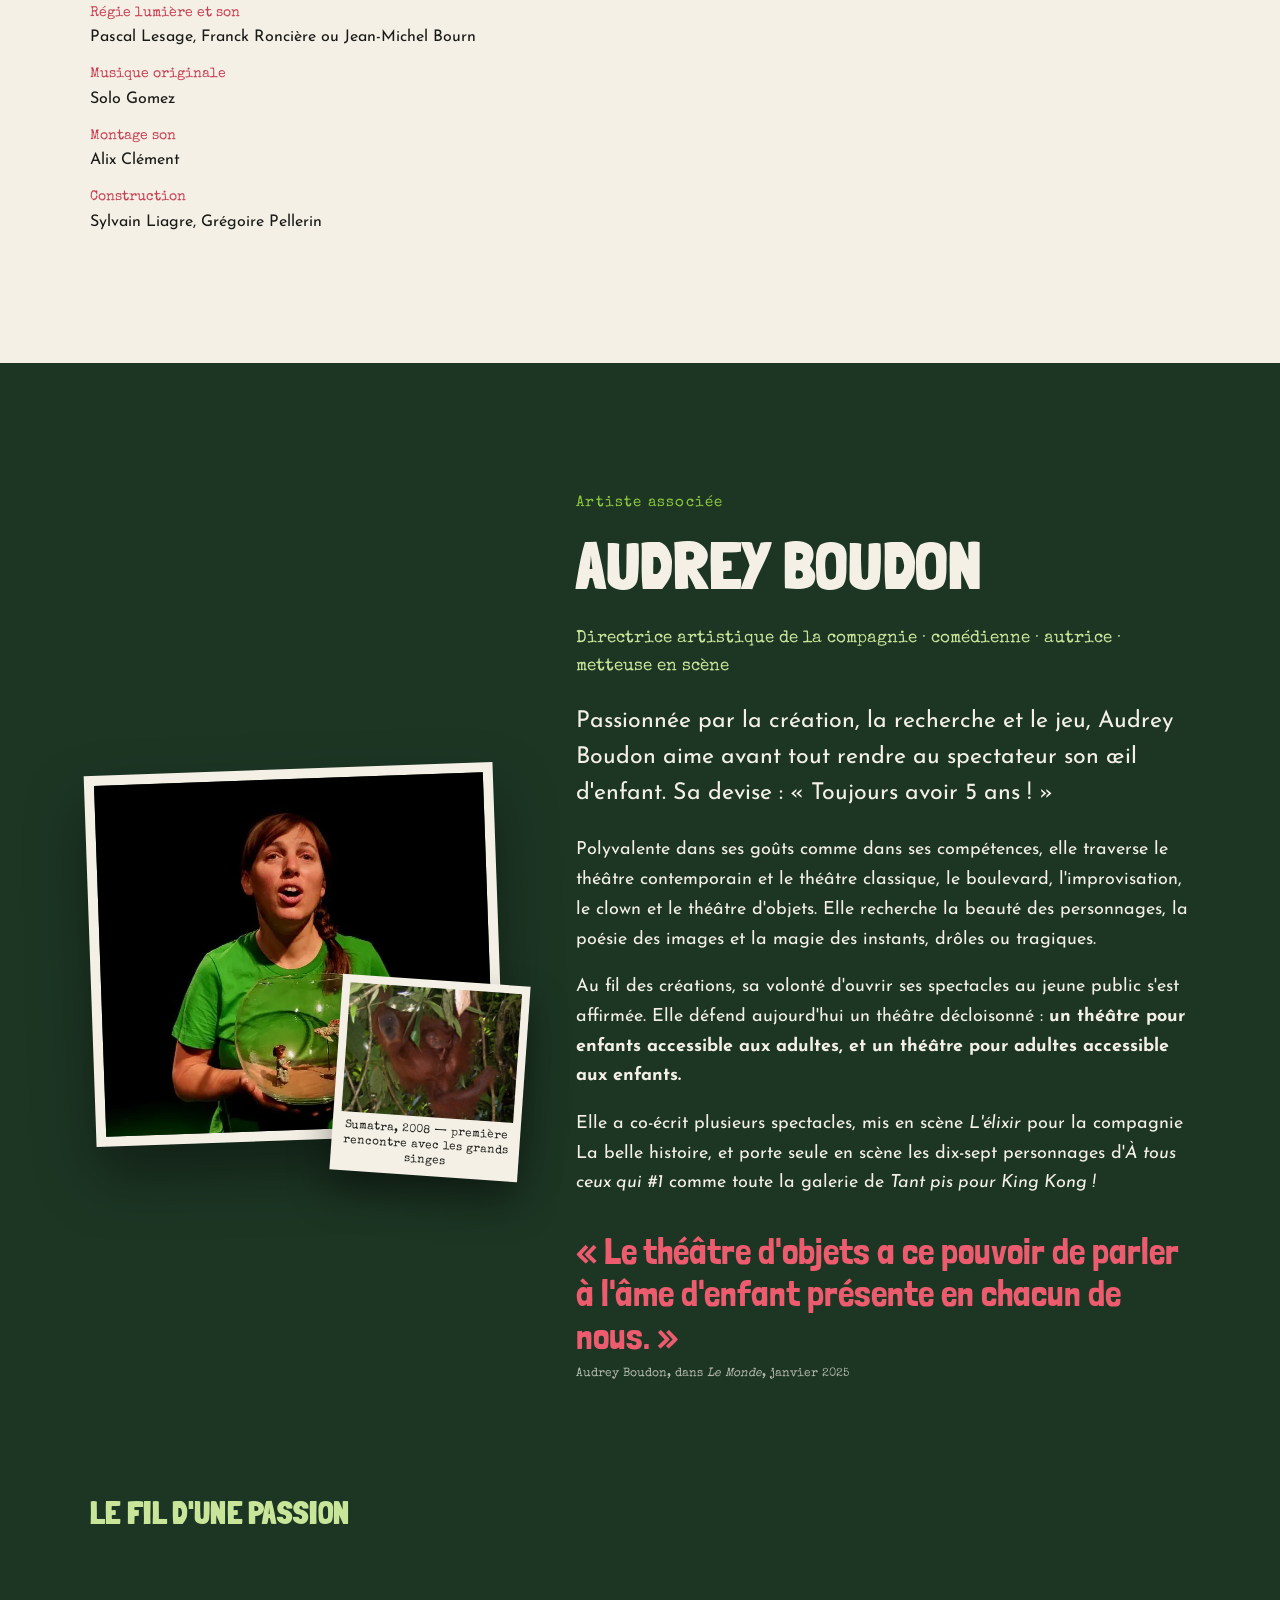
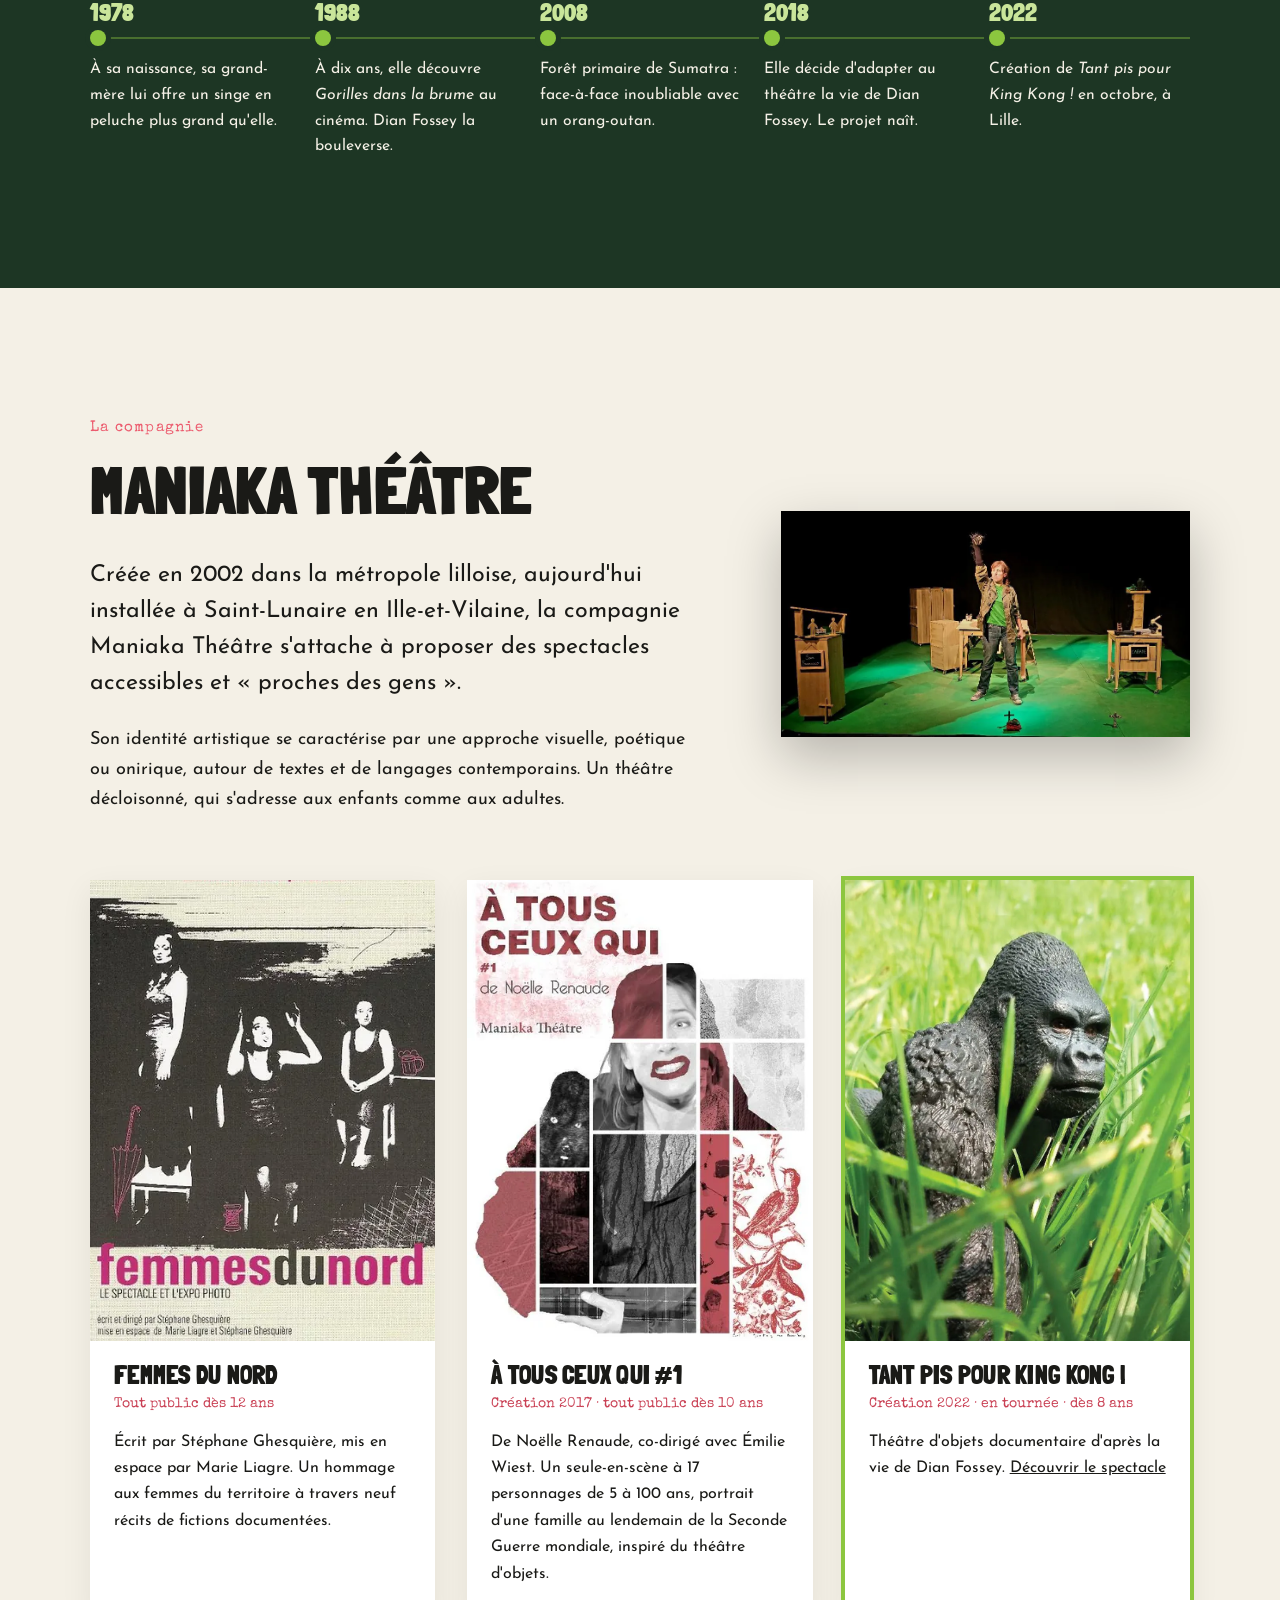
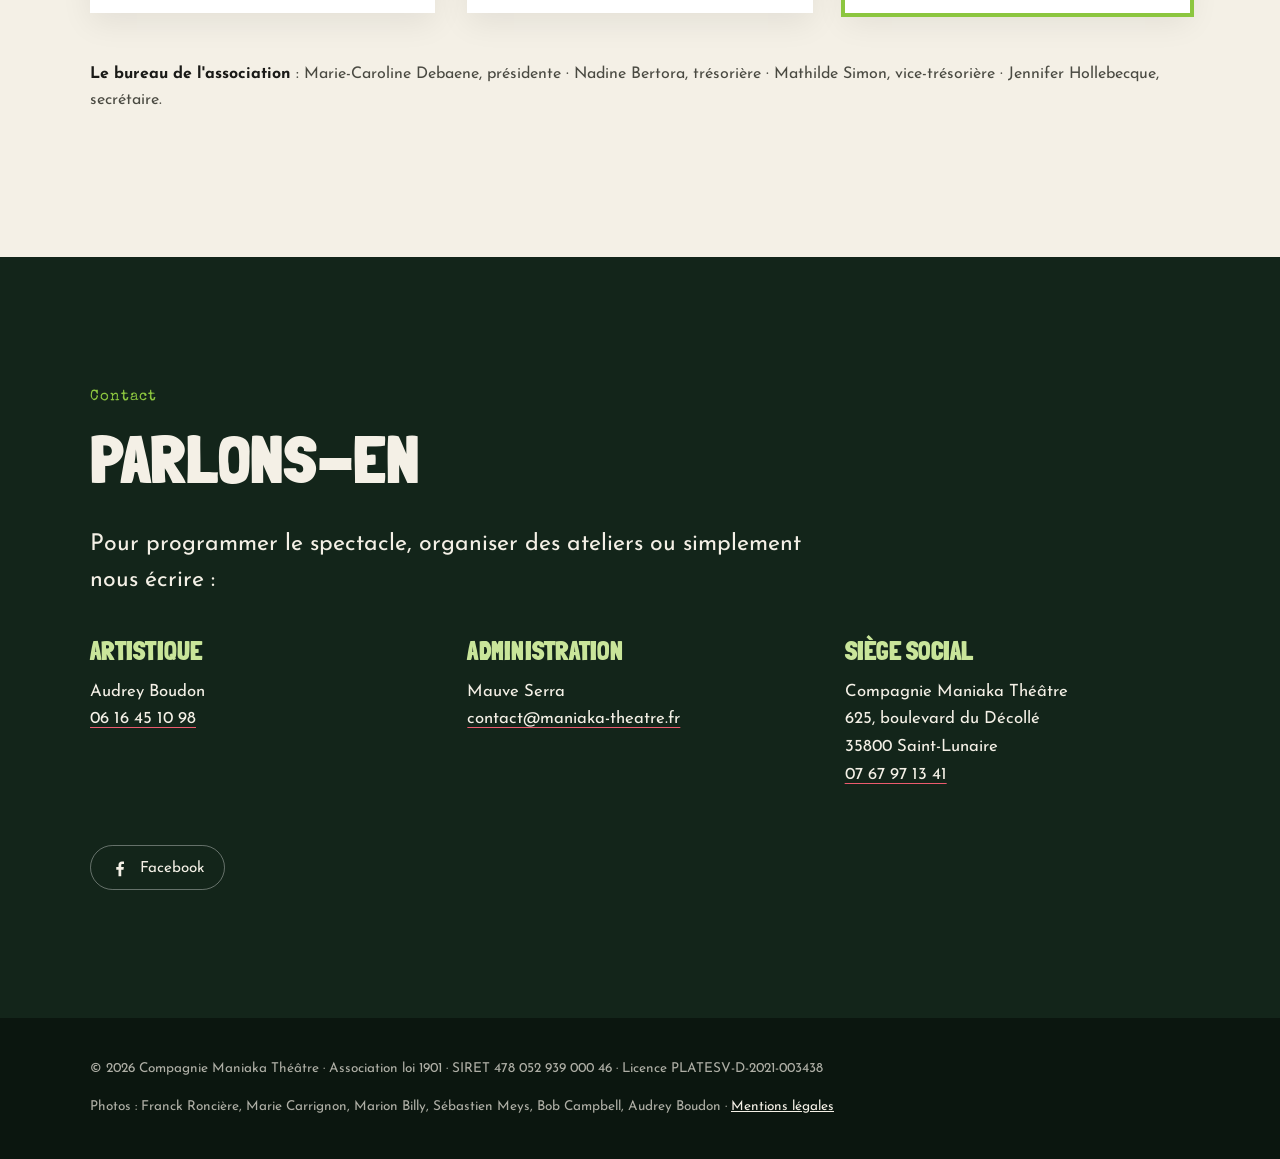
==== commit 8fdfa22e: "Phrase « Un titre en pied de nez… » rétablie à l'identique, sans l'étiquette « Le titre » Co-Authore" ====
--- a/index.html
+++ b/index.html
@@ -124,7 +124,7 @@
 <section class="quote-band" aria-label="Pourquoi ce titre">
   <div class="wrap">
     <blockquote class="reveal">
-      <p><em>Tant pis pour King Kong&nbsp;!</em>, c'est un pied de nez à l'image monstrueuse des gorilles, avant que Dian ne les montre au monde&nbsp;: sauvages et puissants, mais sensibles, pacifiques et capables d'une grande douceur.</p>
+      <p>Un titre en pied de nez à l'image monstrueuse des gorilles, avant que Dian ne les montre au monde&nbsp;: sauvages et puissants, mais sensibles, pacifiques et capables d'une grande douceur.</p>
     </blockquote>
   </div>
 </section>
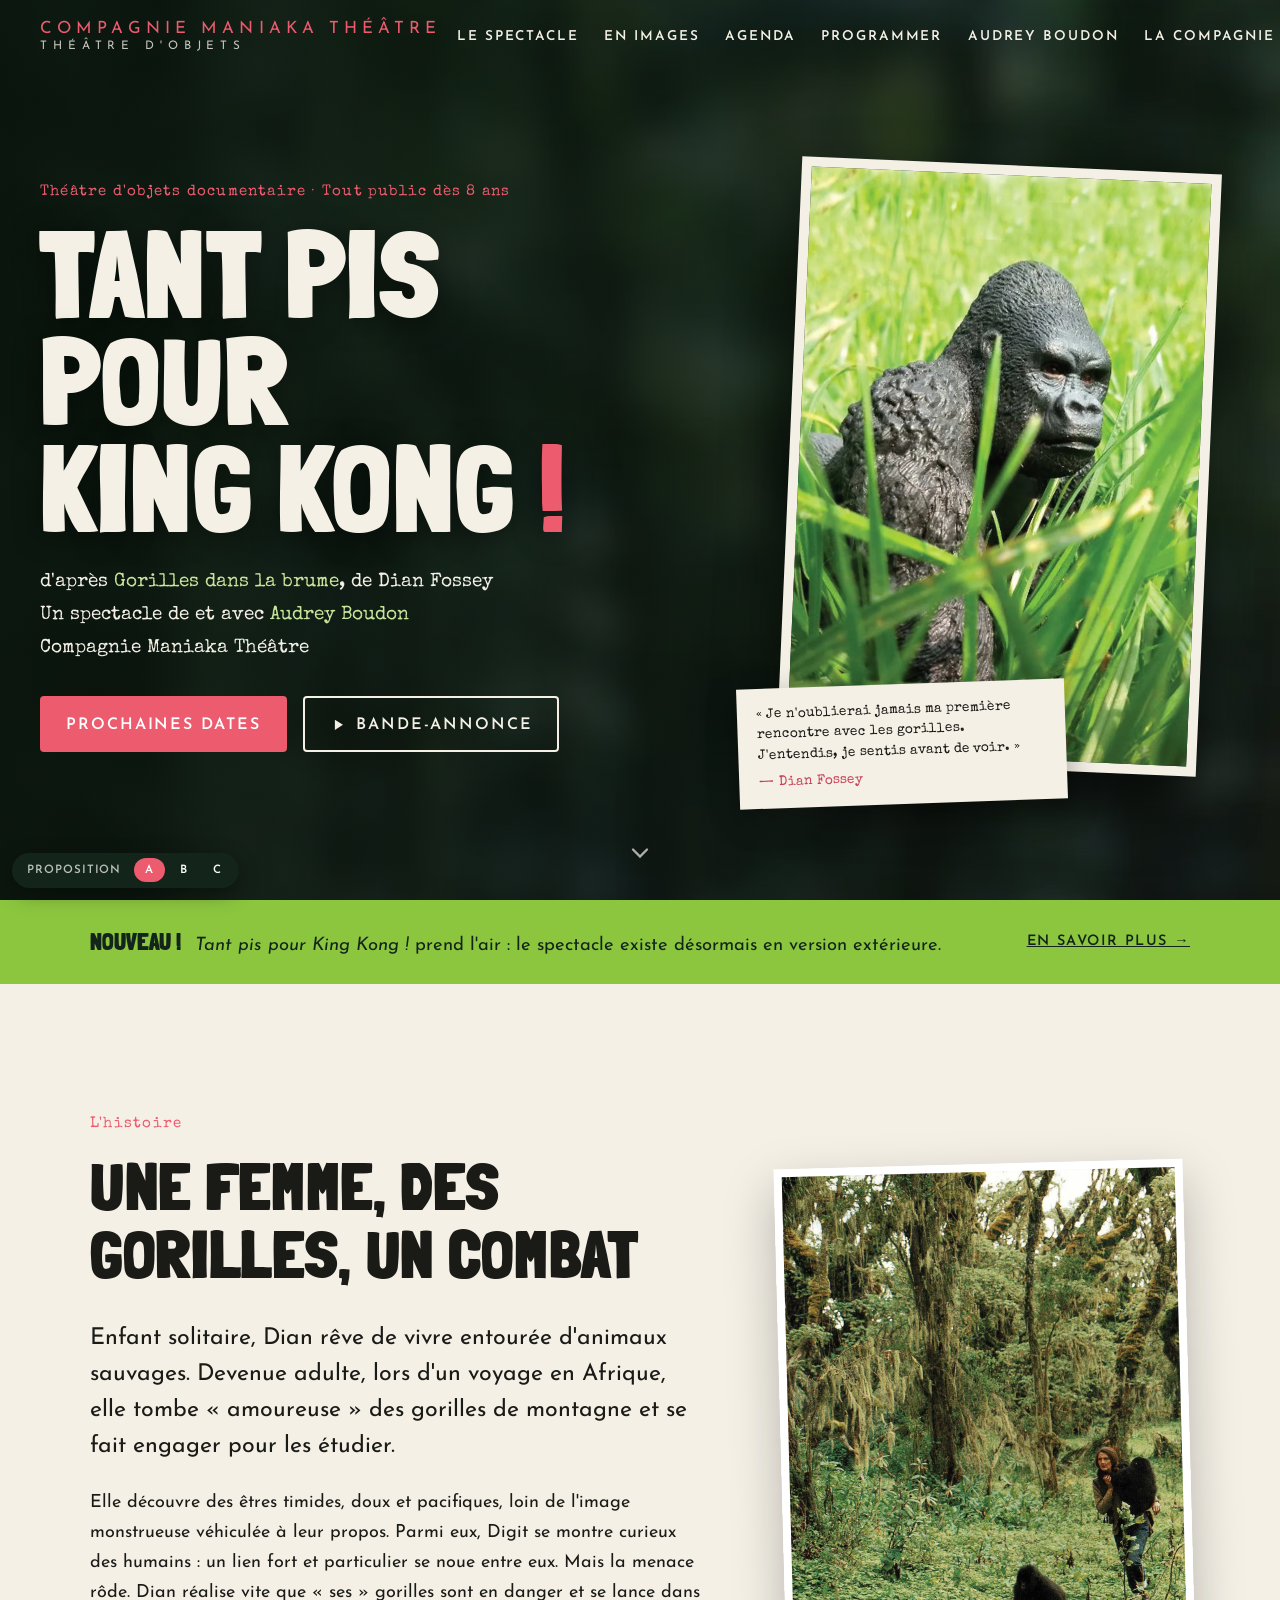
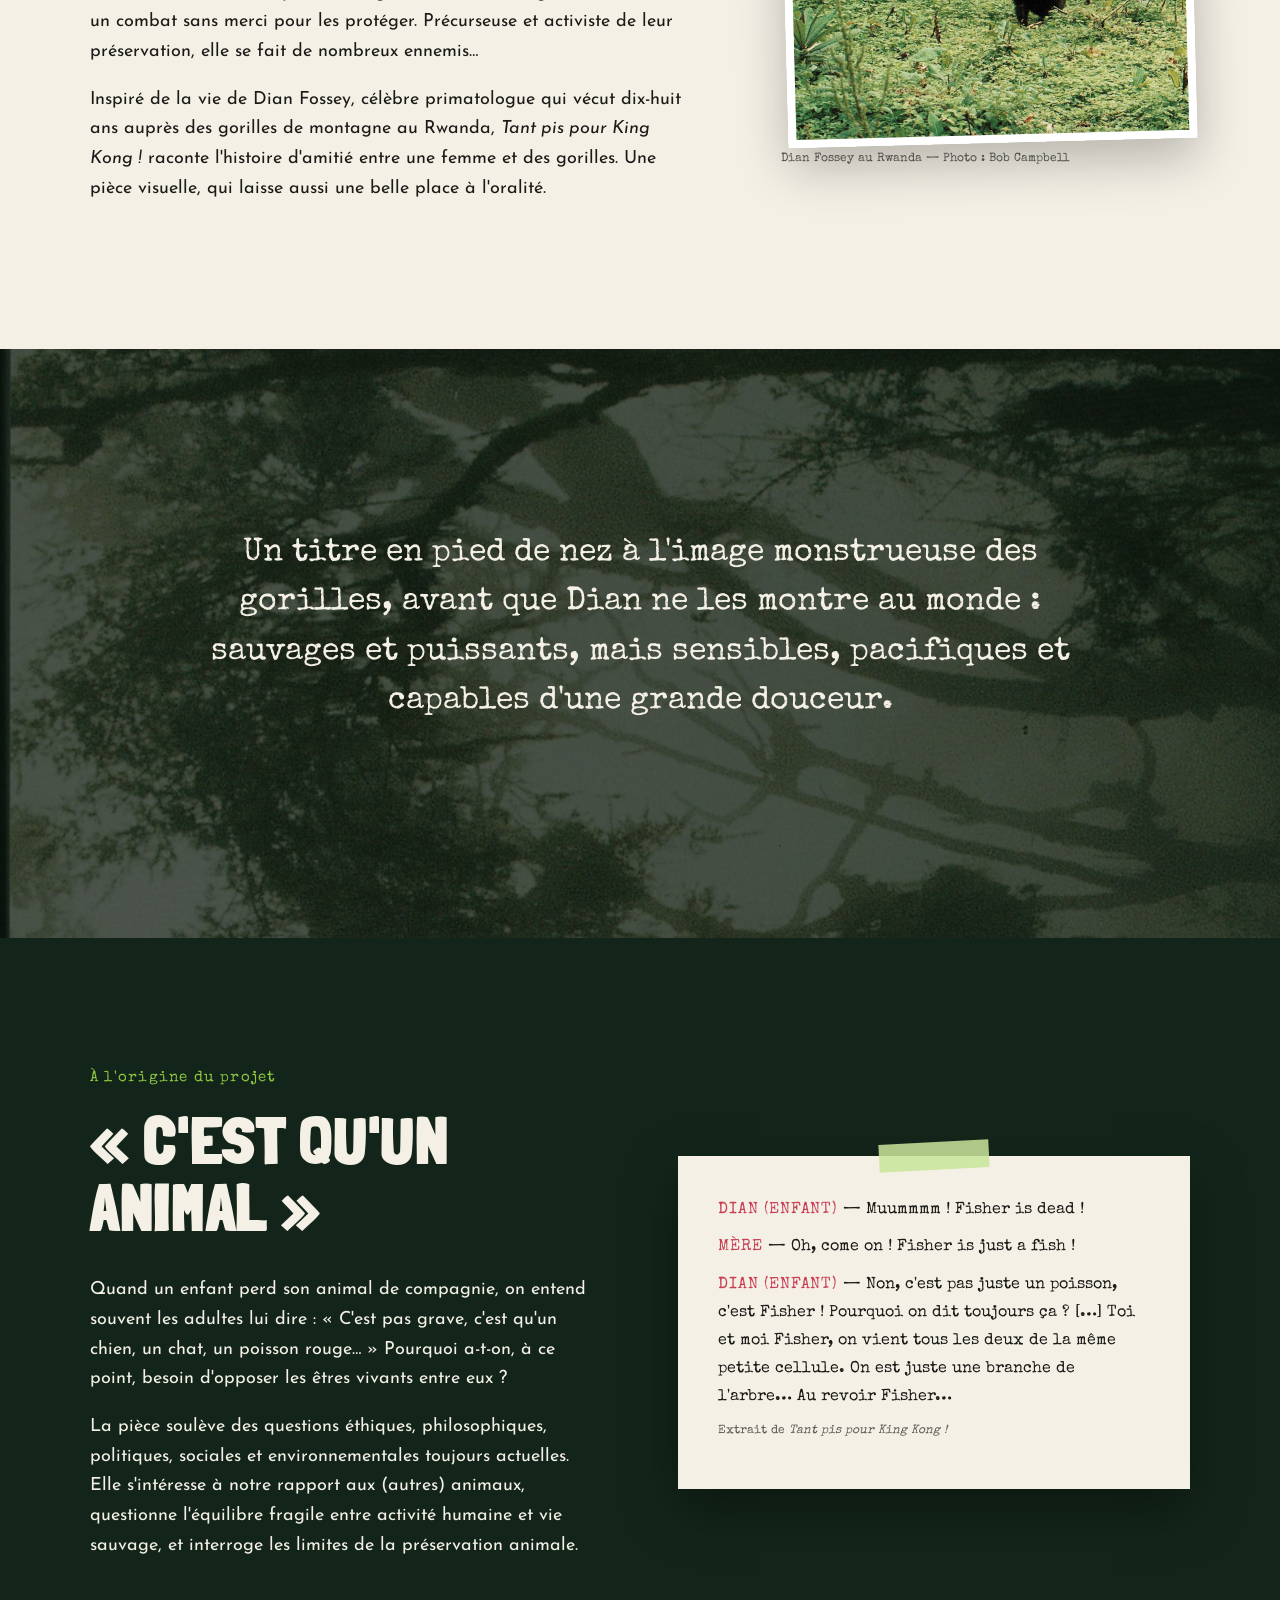
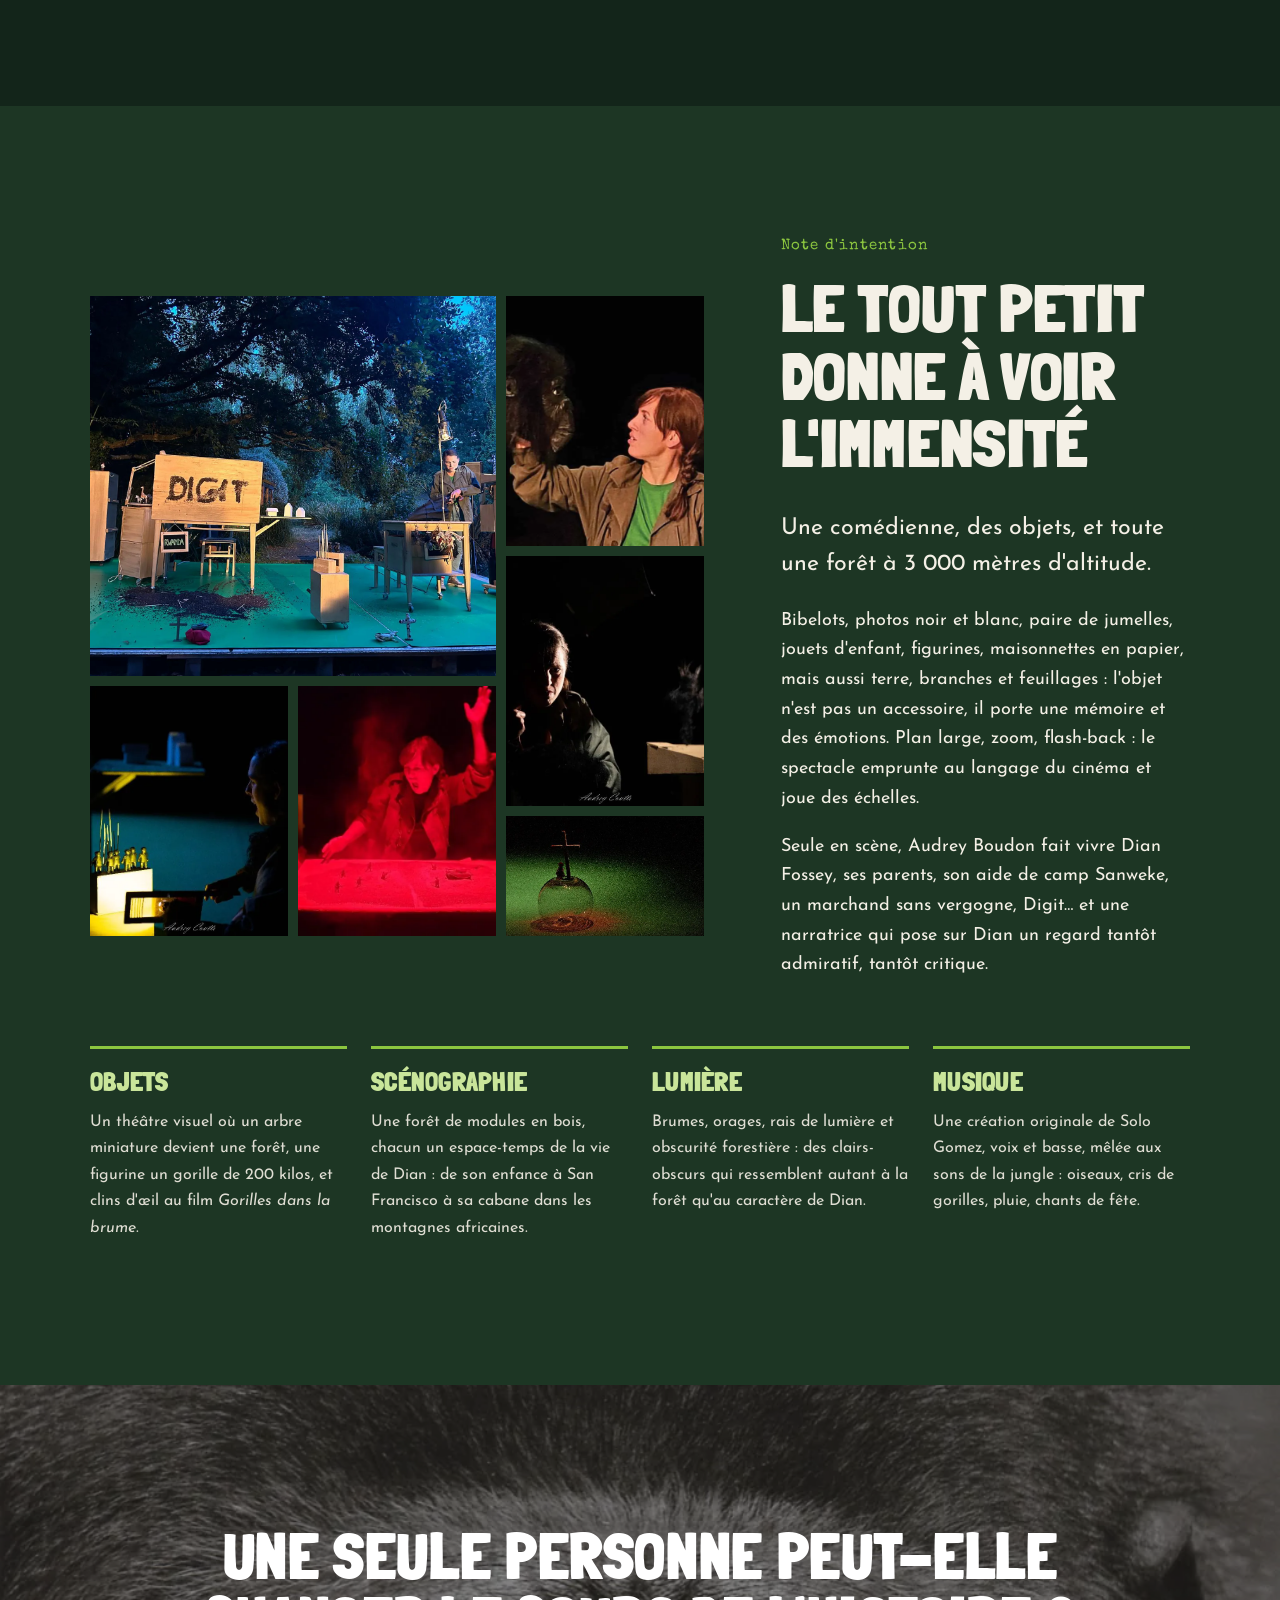
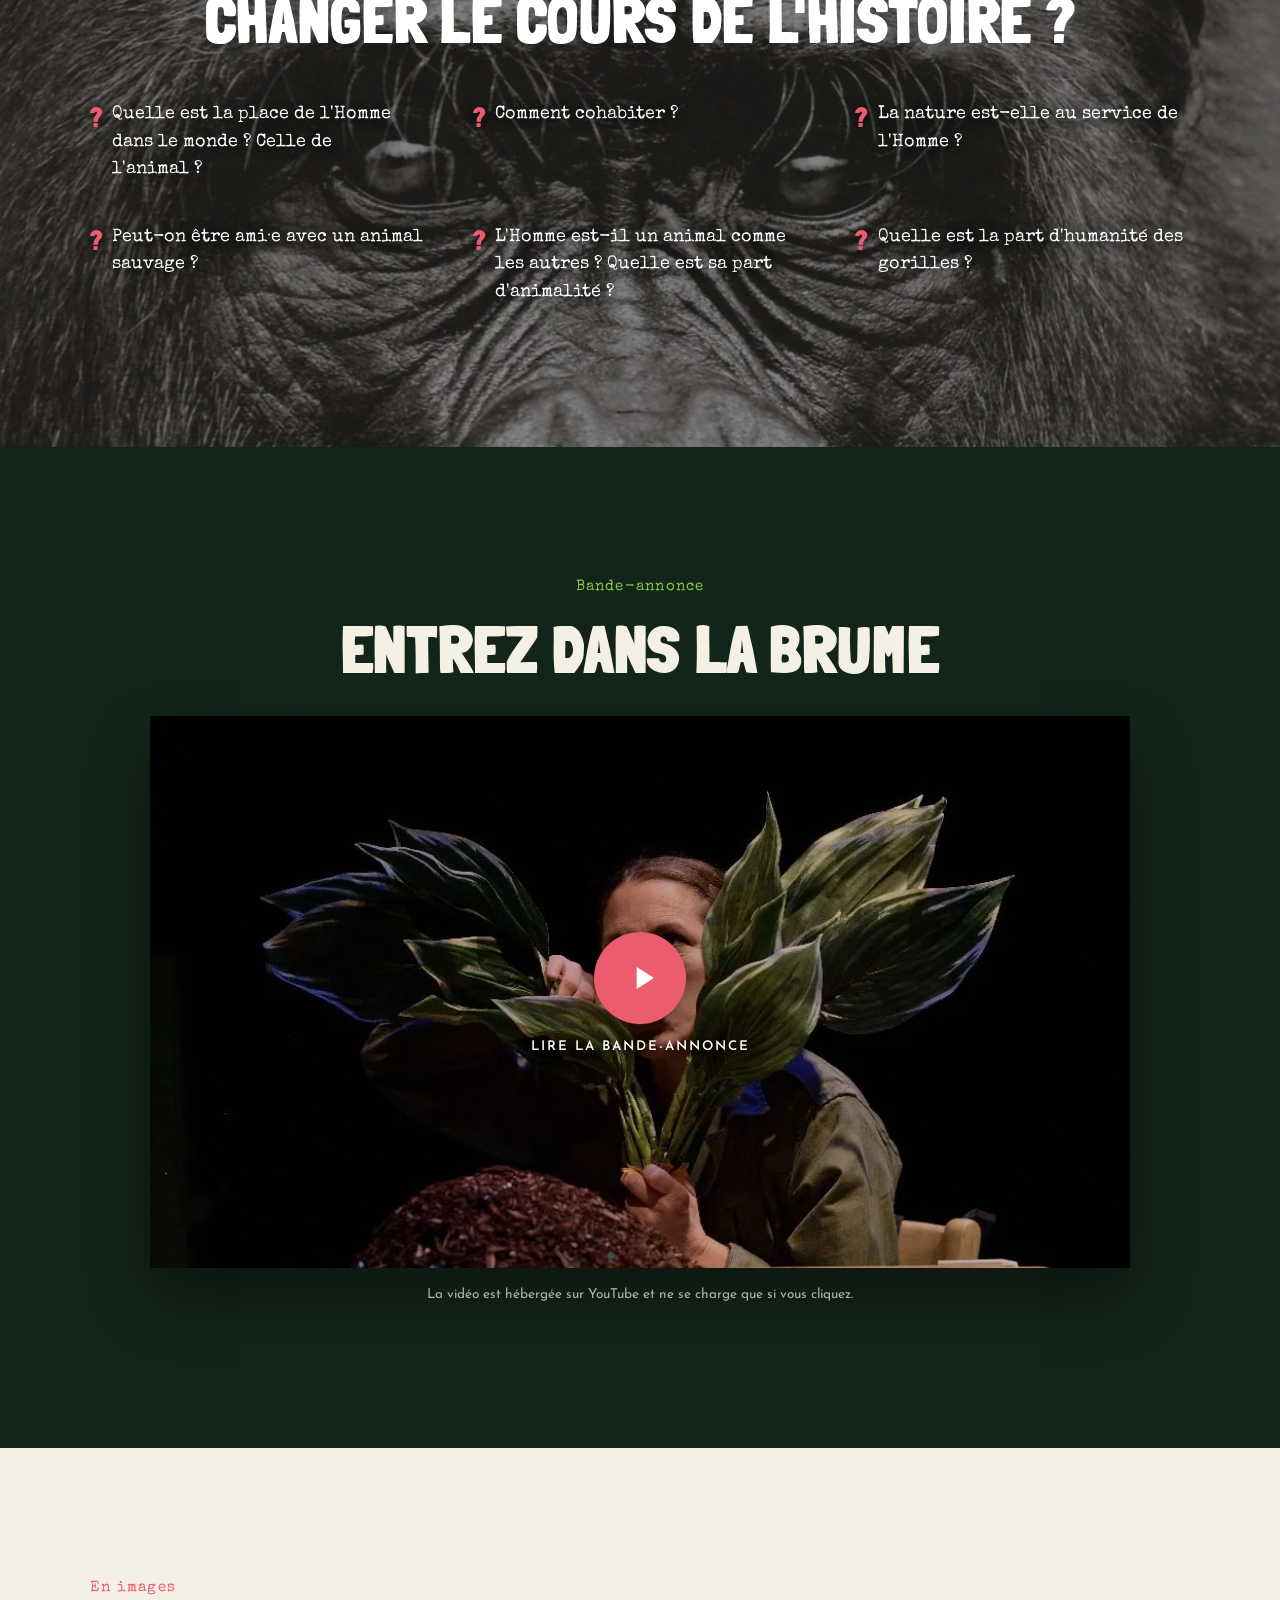
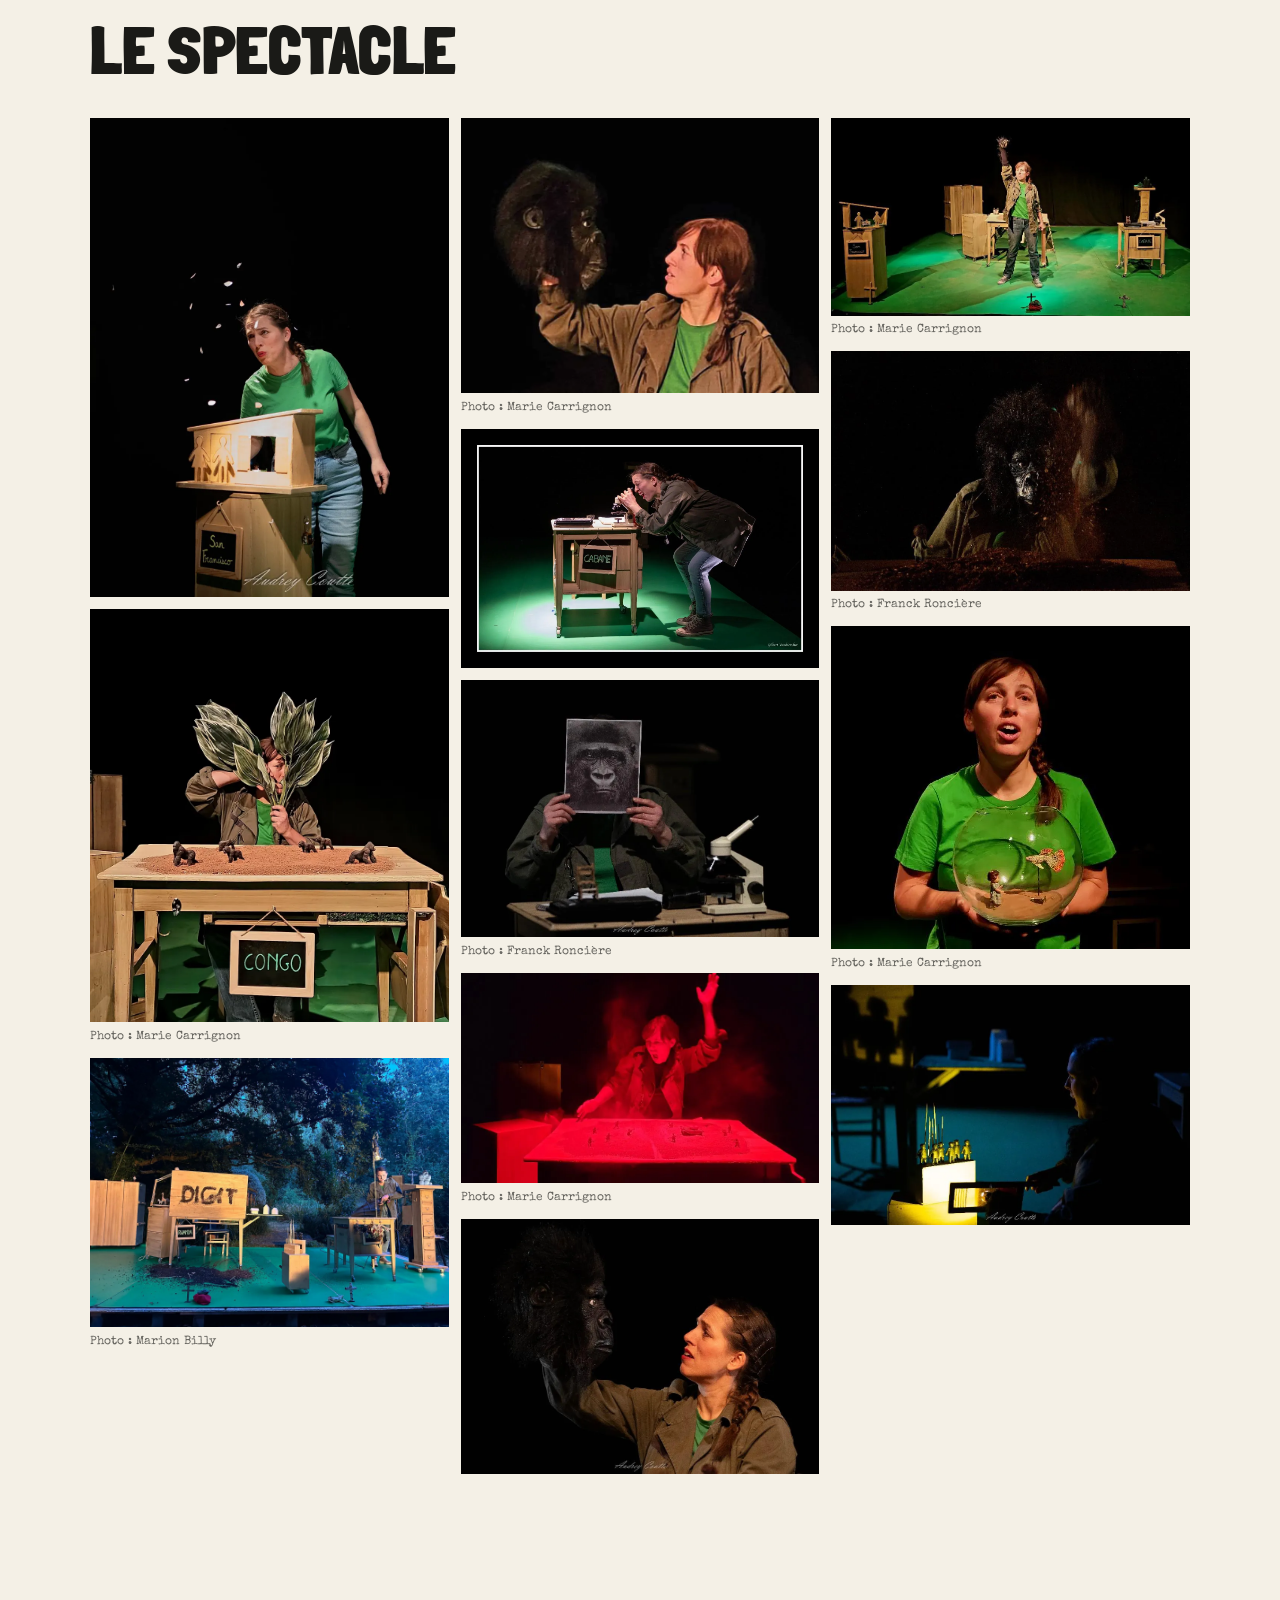
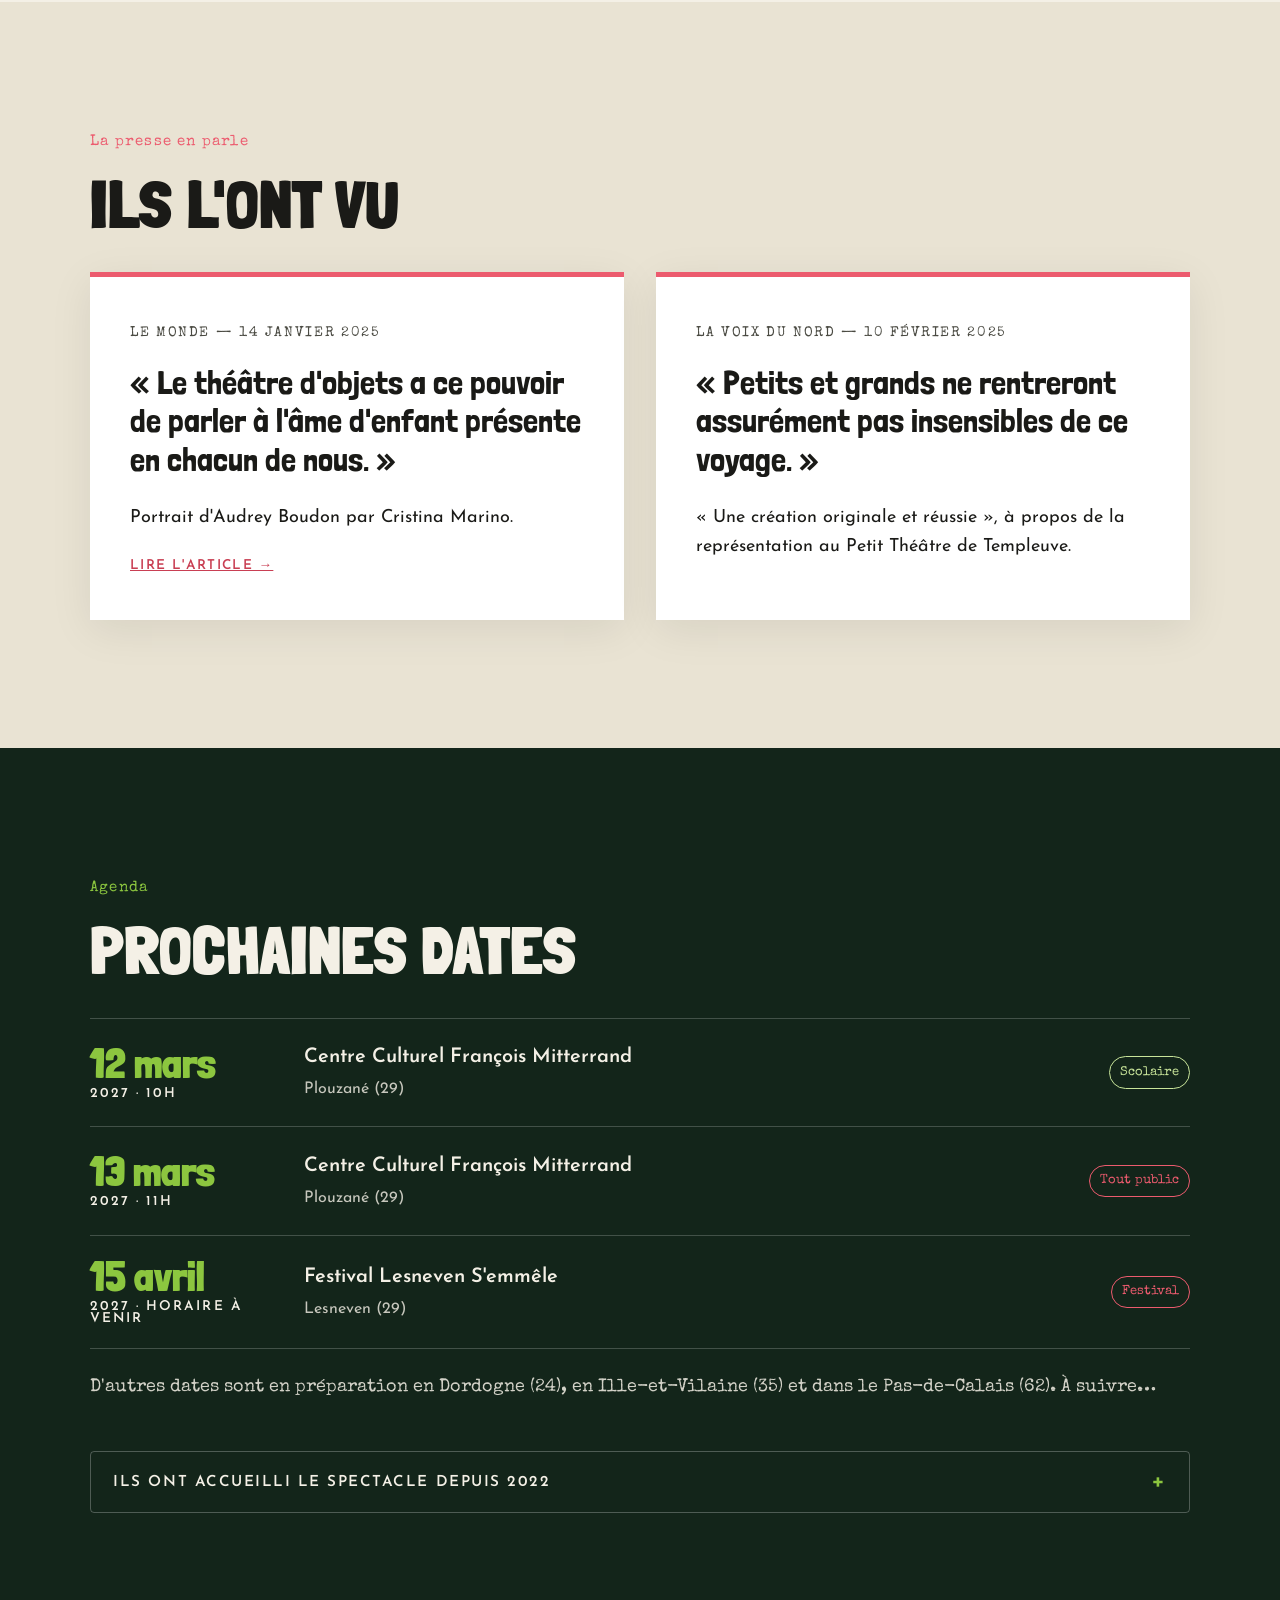
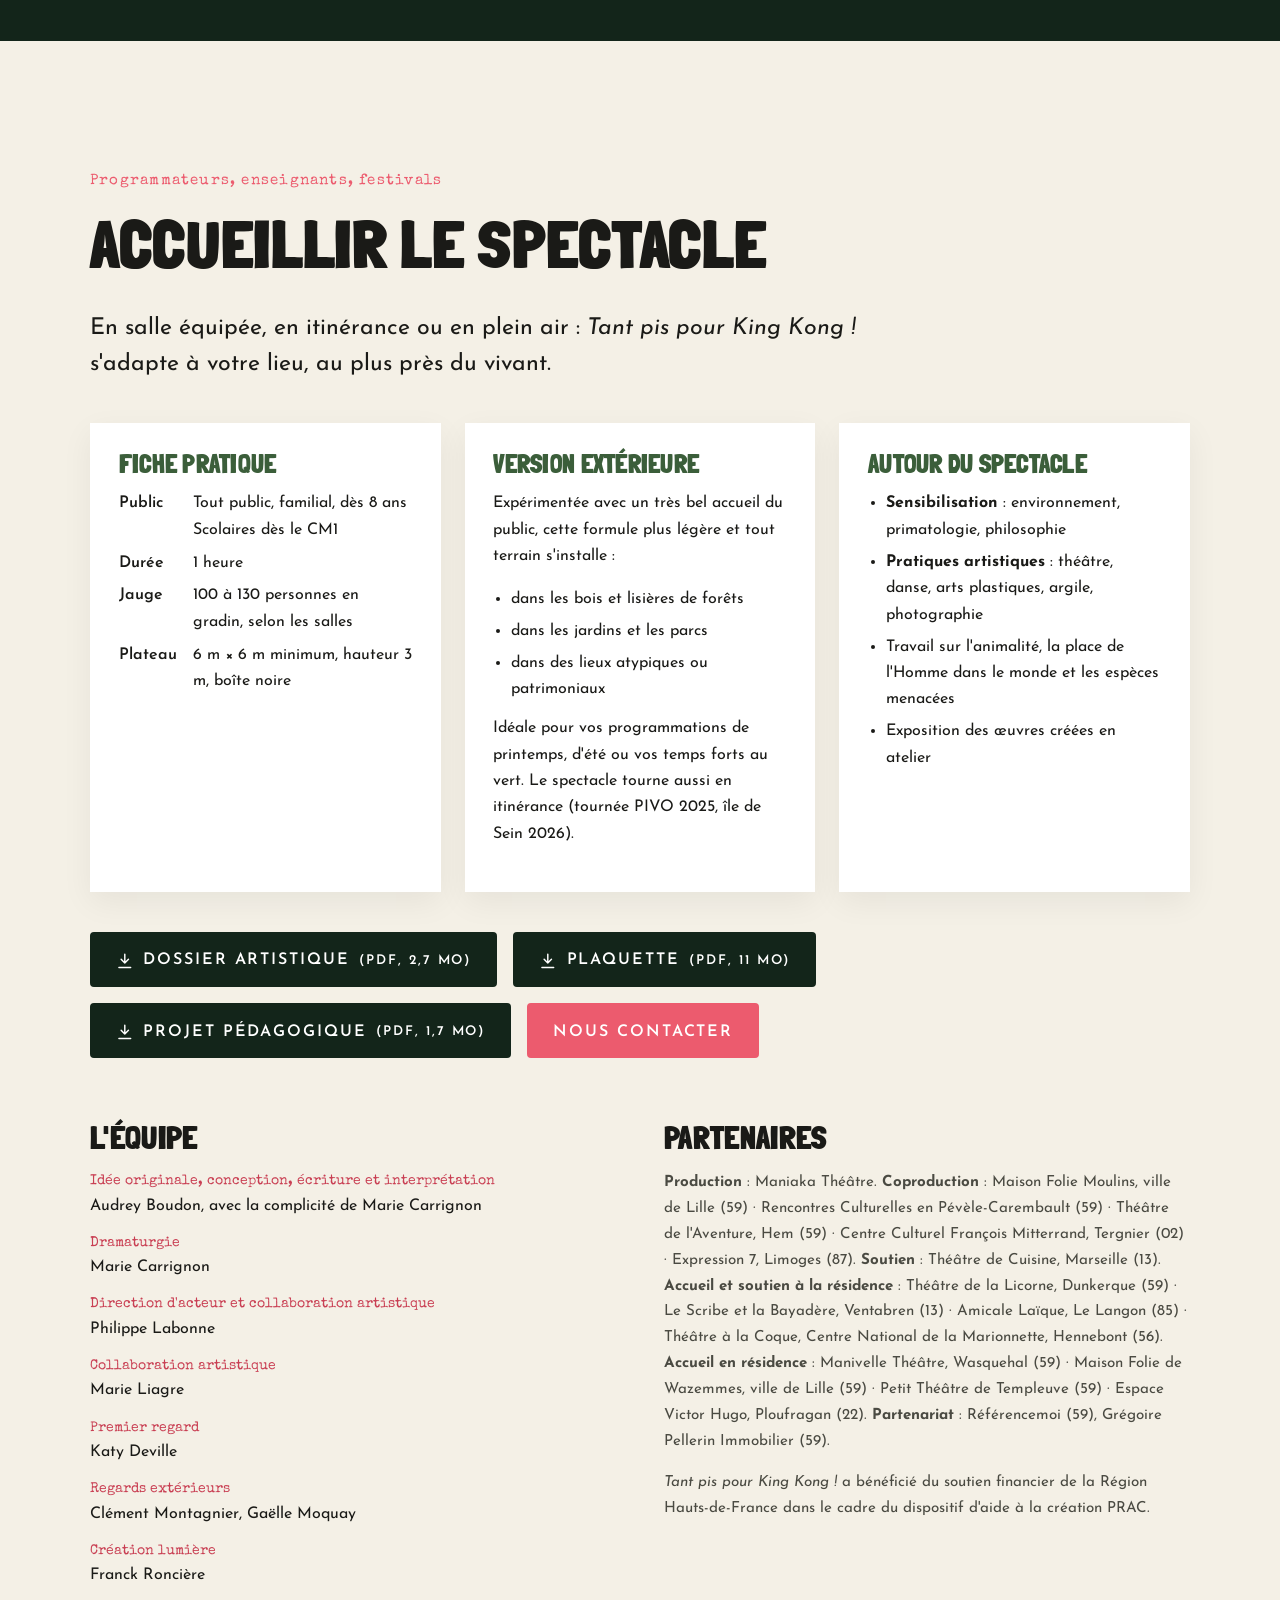
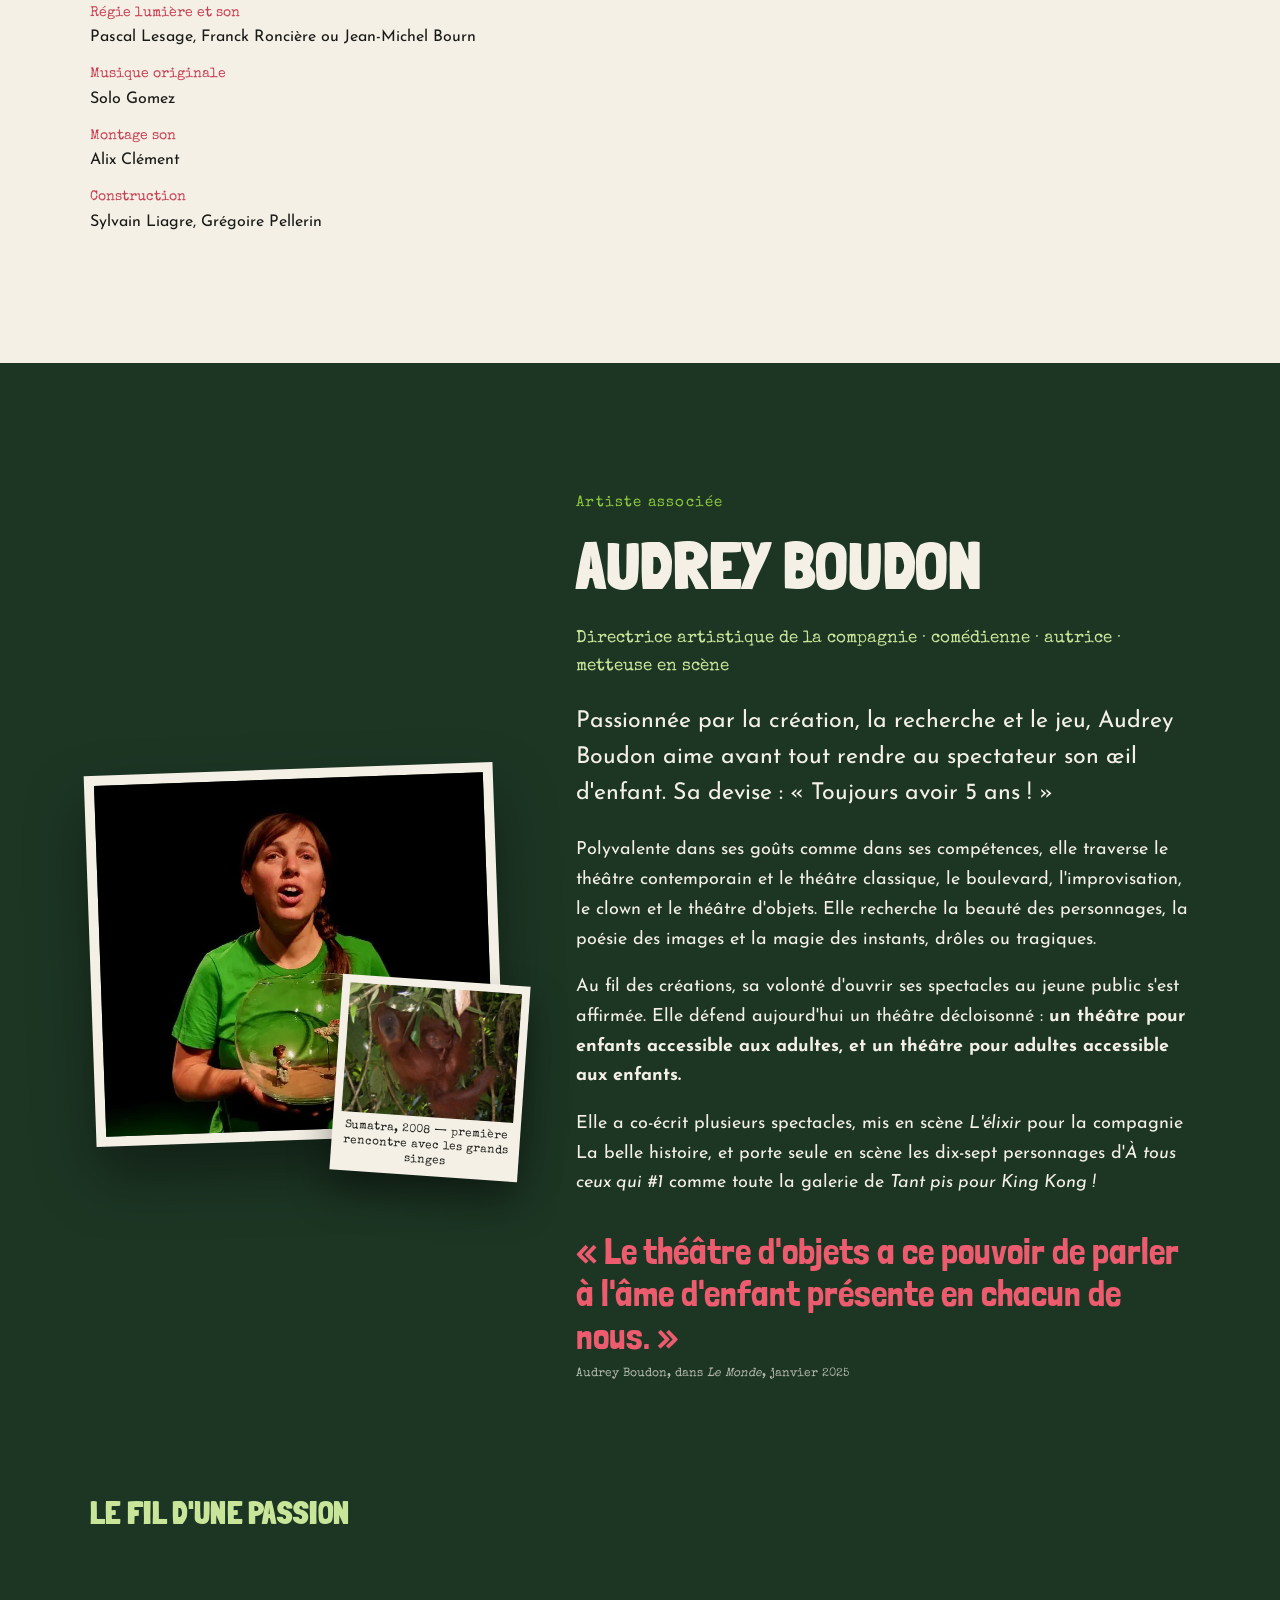
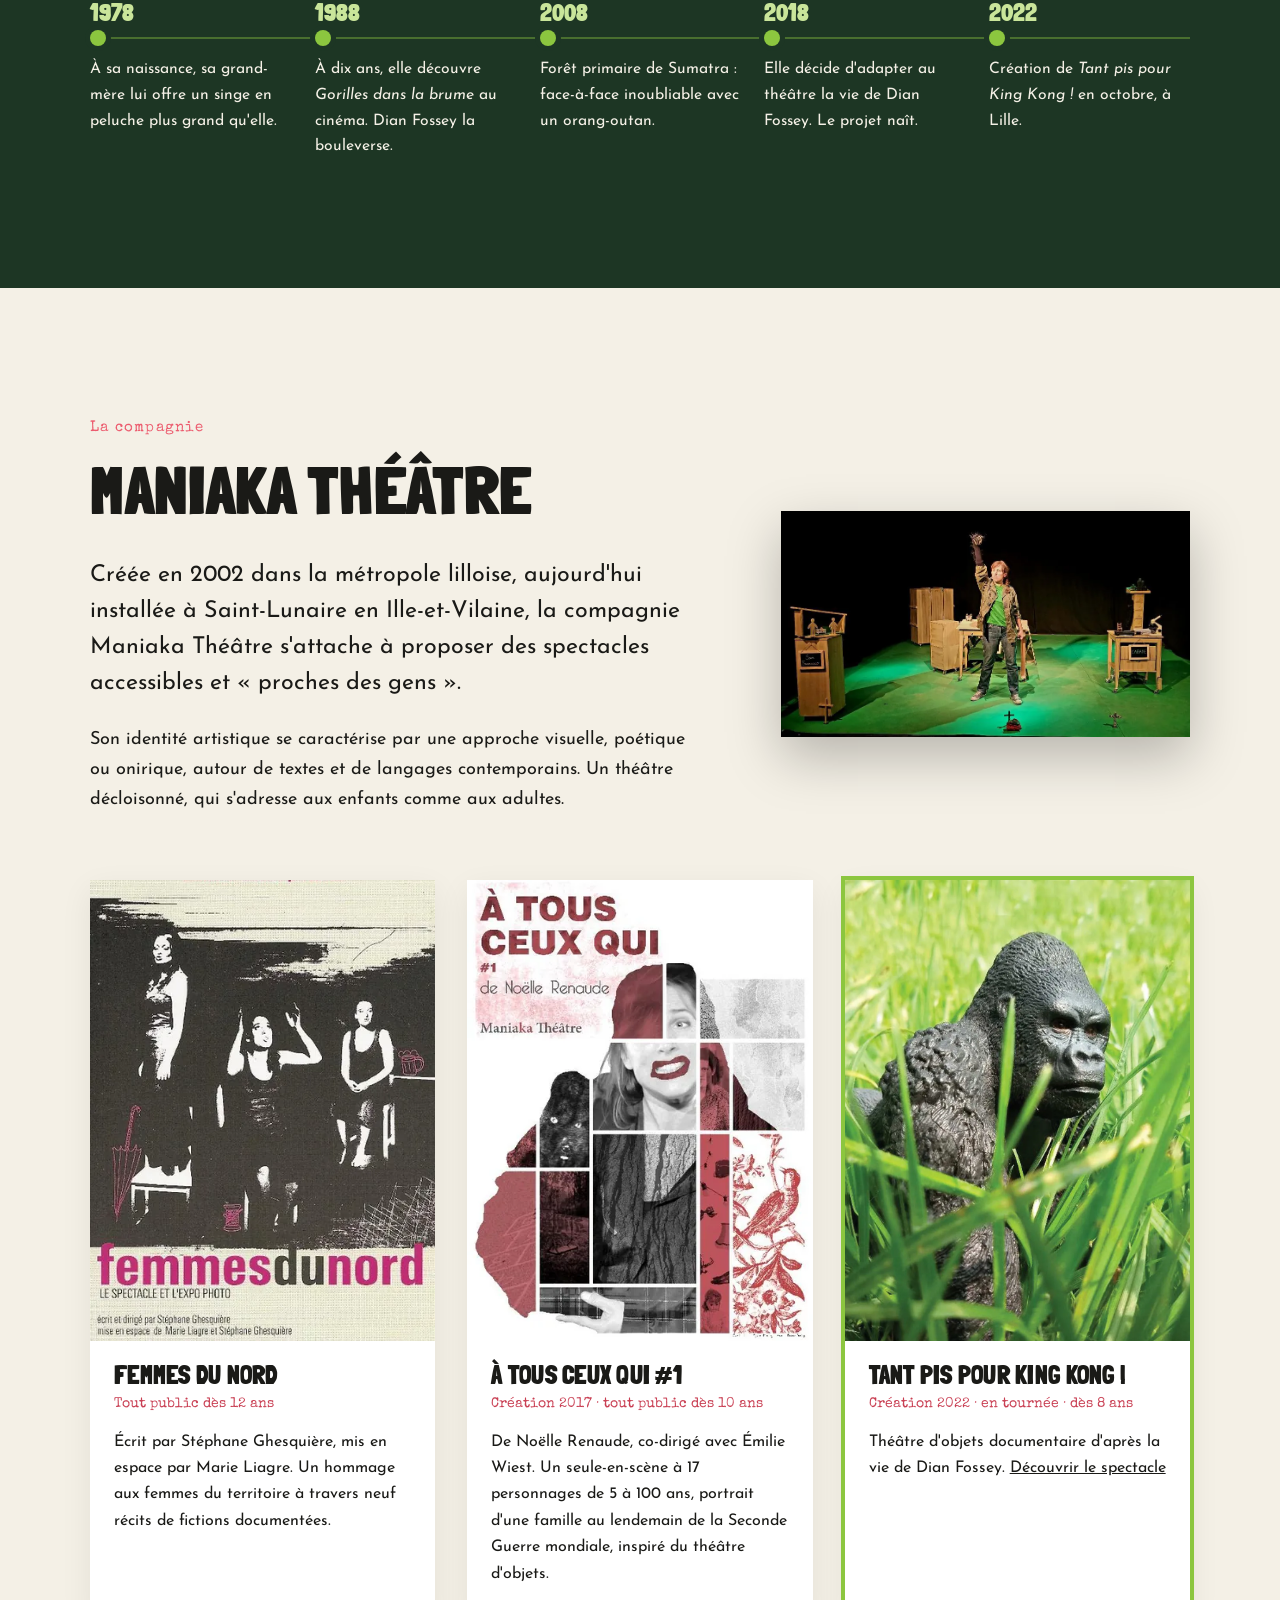
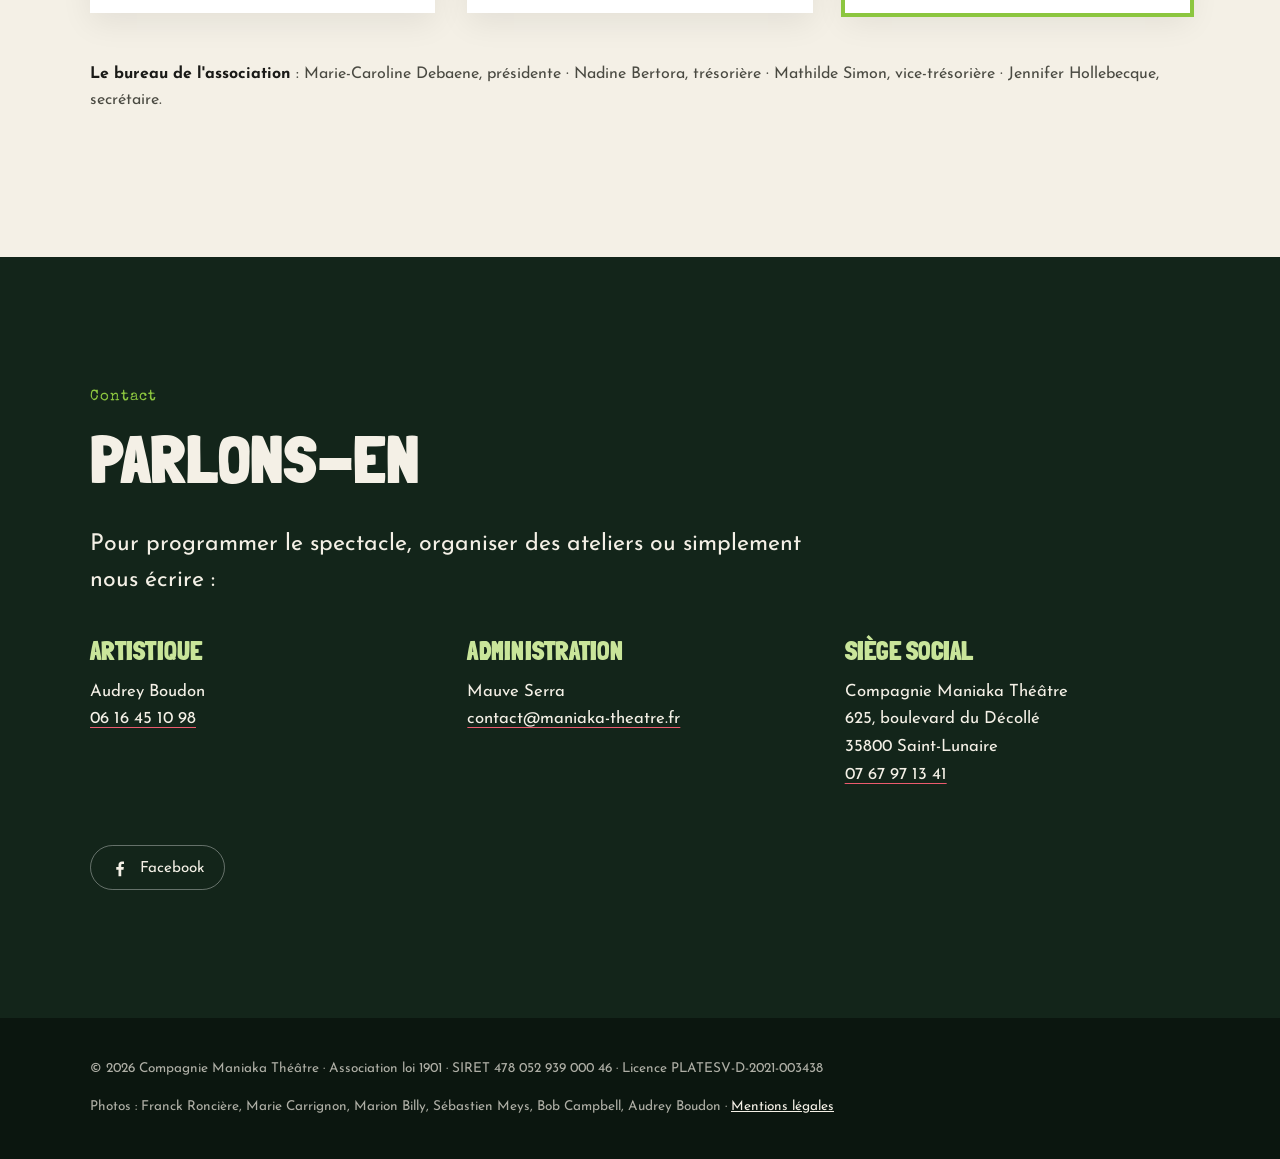
==== commit 60dce40f: "Deux nouvelles propositions de mise en page à comparer - B « Carnet de terrain » : papier, polaroïds" ====
--- a/index.html
+++ b/index.html
@@ -528,6 +528,9 @@
   <button class="lb-btn lb-next" type="button" aria-label="Photo suivante">›</button>
 </dialog>
 
+<!-- Bandeau de comparaison des propositions : à retirer pour la version définitive -->
+<nav class="compare" aria-label="Propositions"><span>Proposition</span><a href="./" aria-current="page">A</a><a href="proposition-b/">B</a><a href="proposition-c/">C</a></nav>
+
 <script src="js/main.js"></script>
 </body>
 </html>
--- a/css/style.css
+++ b/css/style.css
@@ -448,3 +448,9 @@
 .page-simple h1 { font-size: clamp(2.4rem, 6vw, 4rem); text-transform: uppercase; }
 .page-simple h2 { font-size: 1.8rem; margin-top: 2.5rem; }
 .page-simple .site-header { background: var(--jungle); }
+
+/* ---------- Bandeau de comparaison des propositions (à retirer pour la version définitive) ---------- */
+.compare { position: fixed; left: 12px; bottom: 12px; z-index: 90; background: var(--jungle); color: #fff; font: 600 .72rem/1 var(--font-body); letter-spacing: .08em; text-transform: uppercase; display: flex; align-items: center; gap: .2rem; padding: .35rem; border-radius: 99px; box-shadow: 0 6px 20px rgba(0,0,0,.35); }
+.compare span { padding: .45rem .6rem .35rem; opacity: .7; }
+.compare a { color: #fff; text-decoration: none; padding: .45rem .7rem .35rem; border-radius: 99px; }
+.compare a[aria-current] { background: var(--coral); }
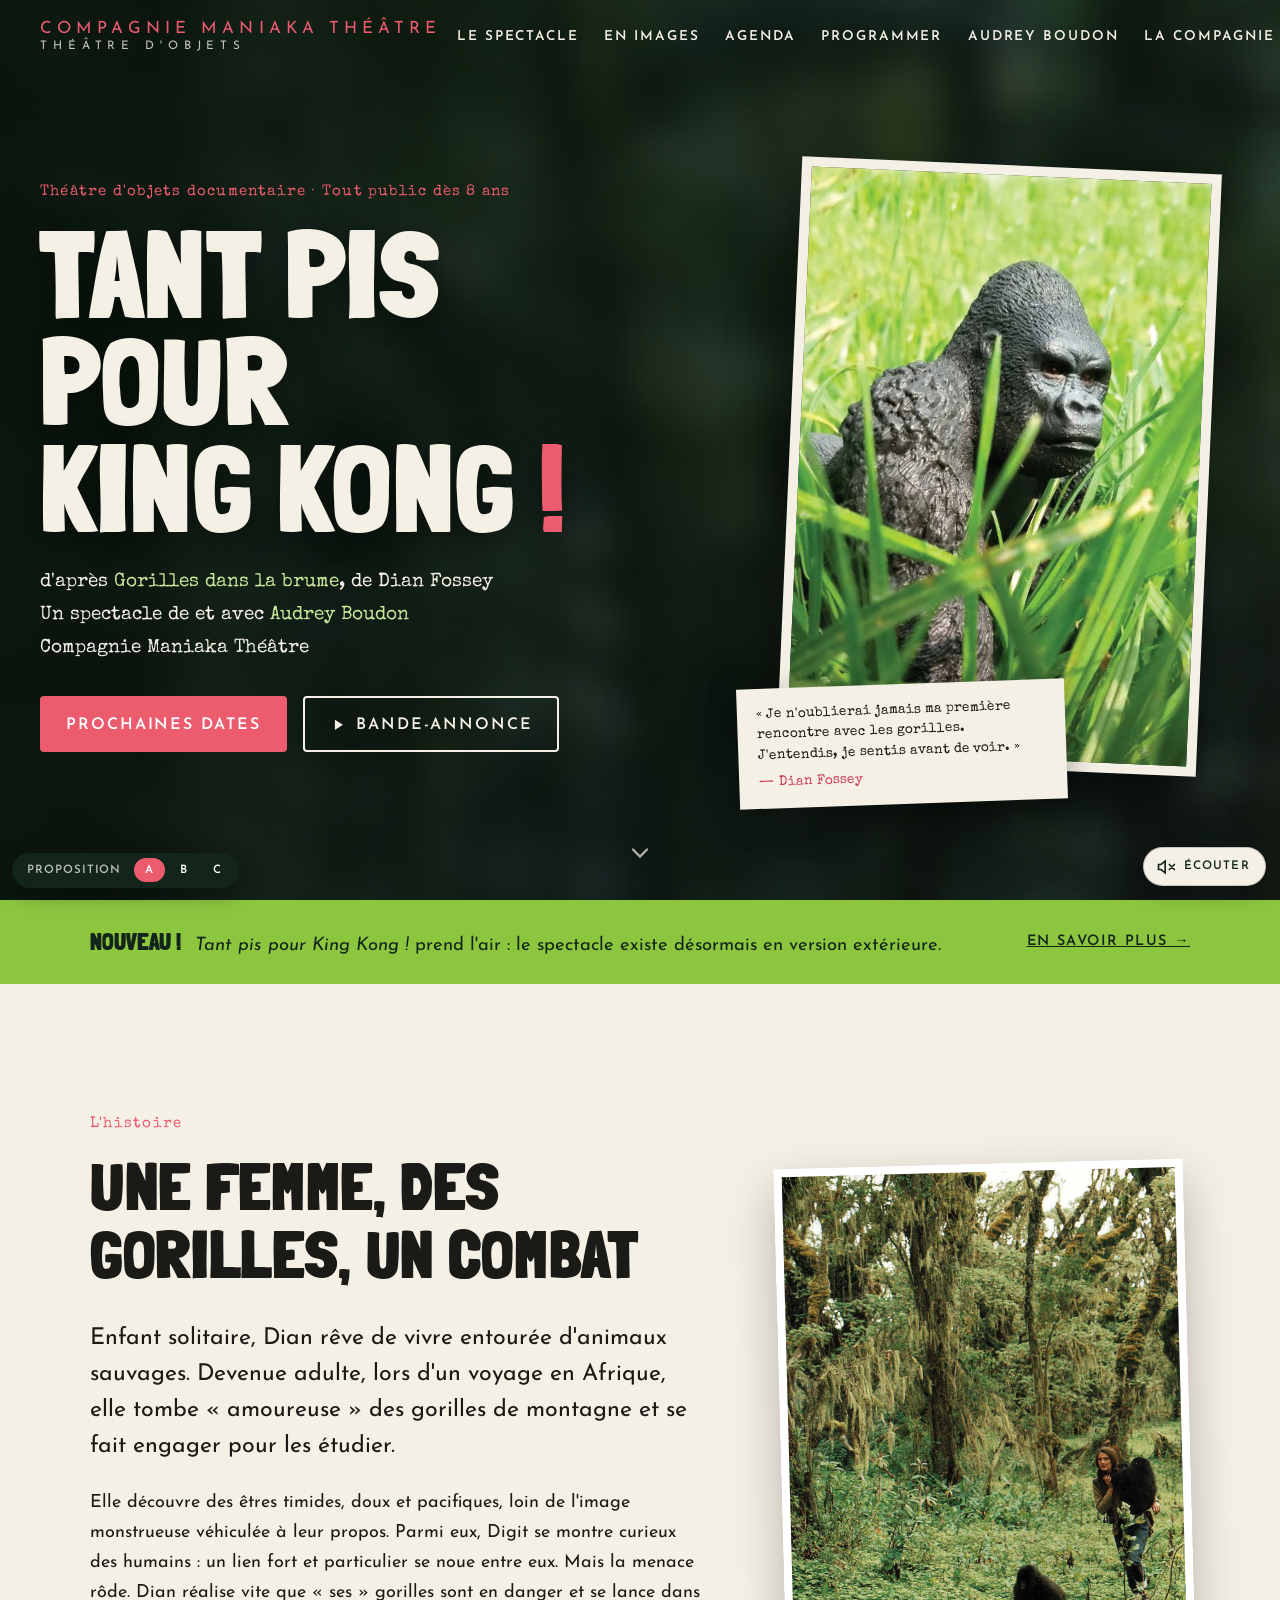
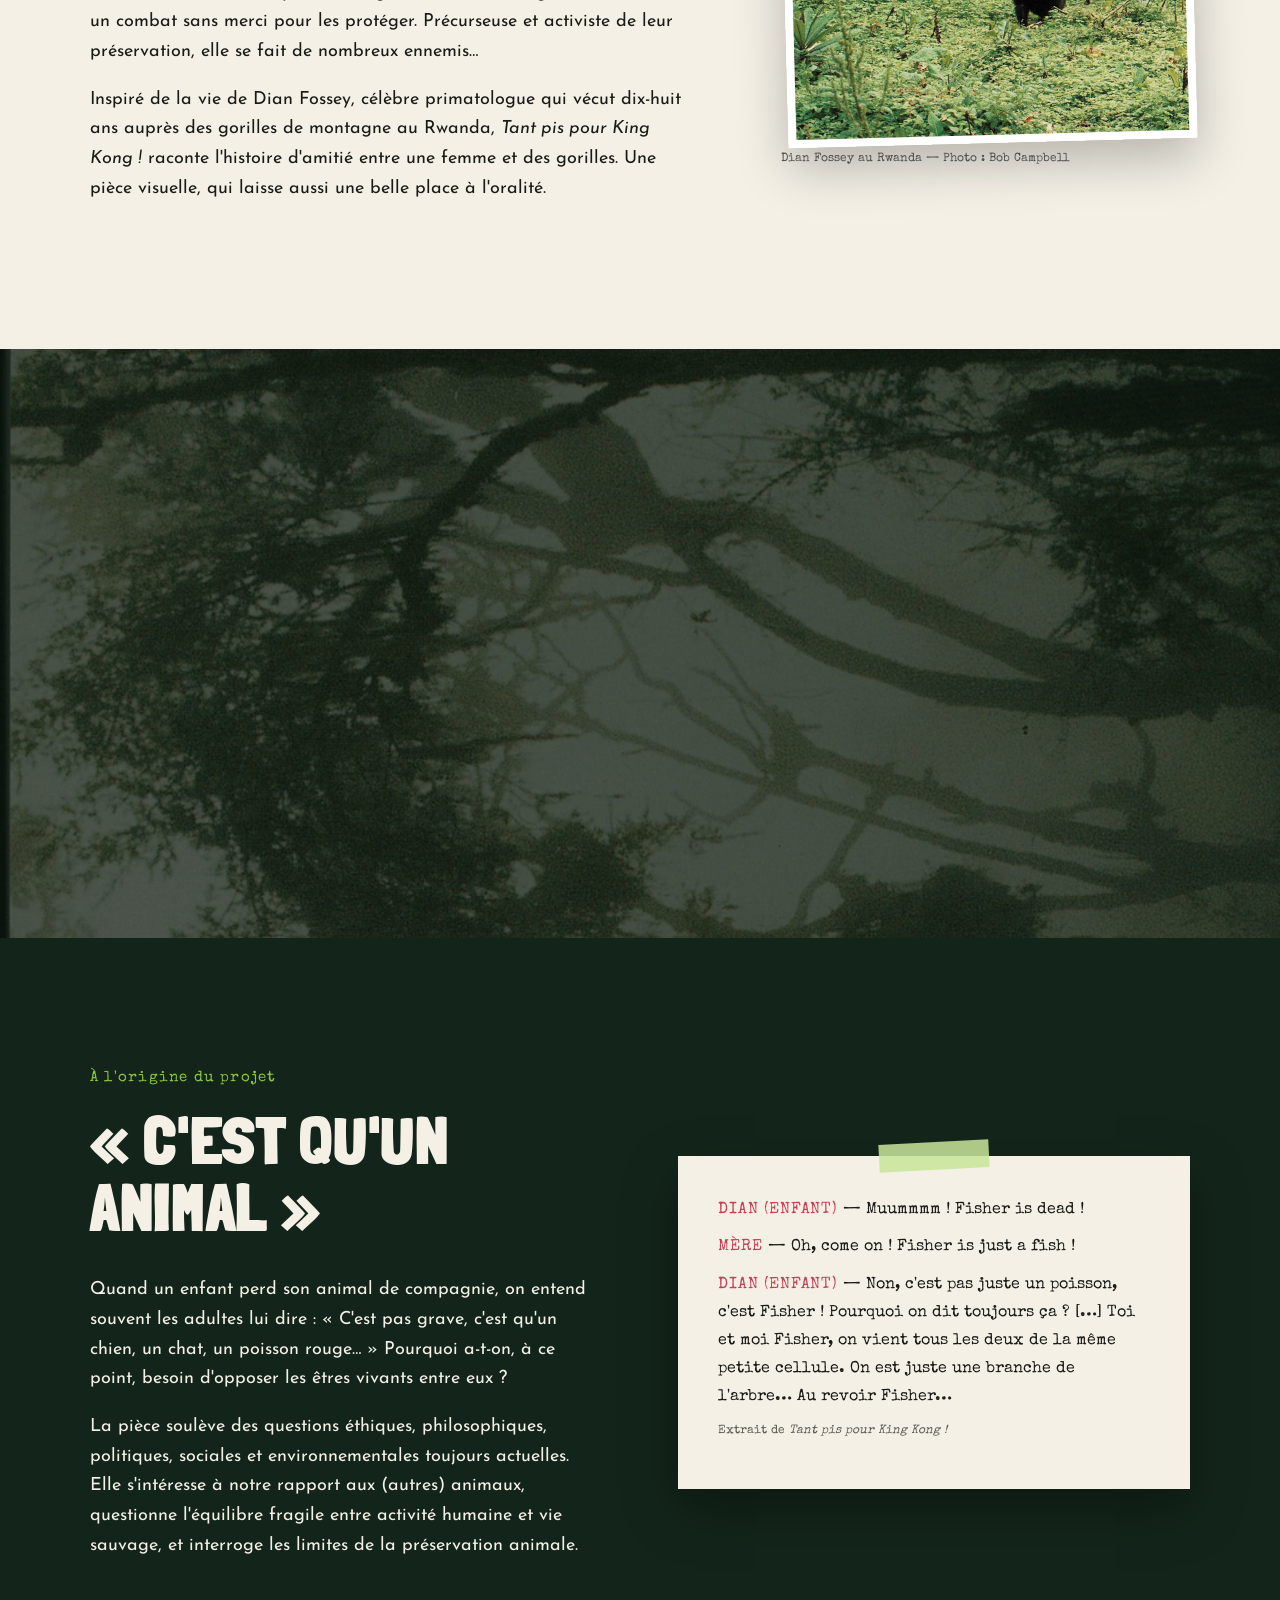
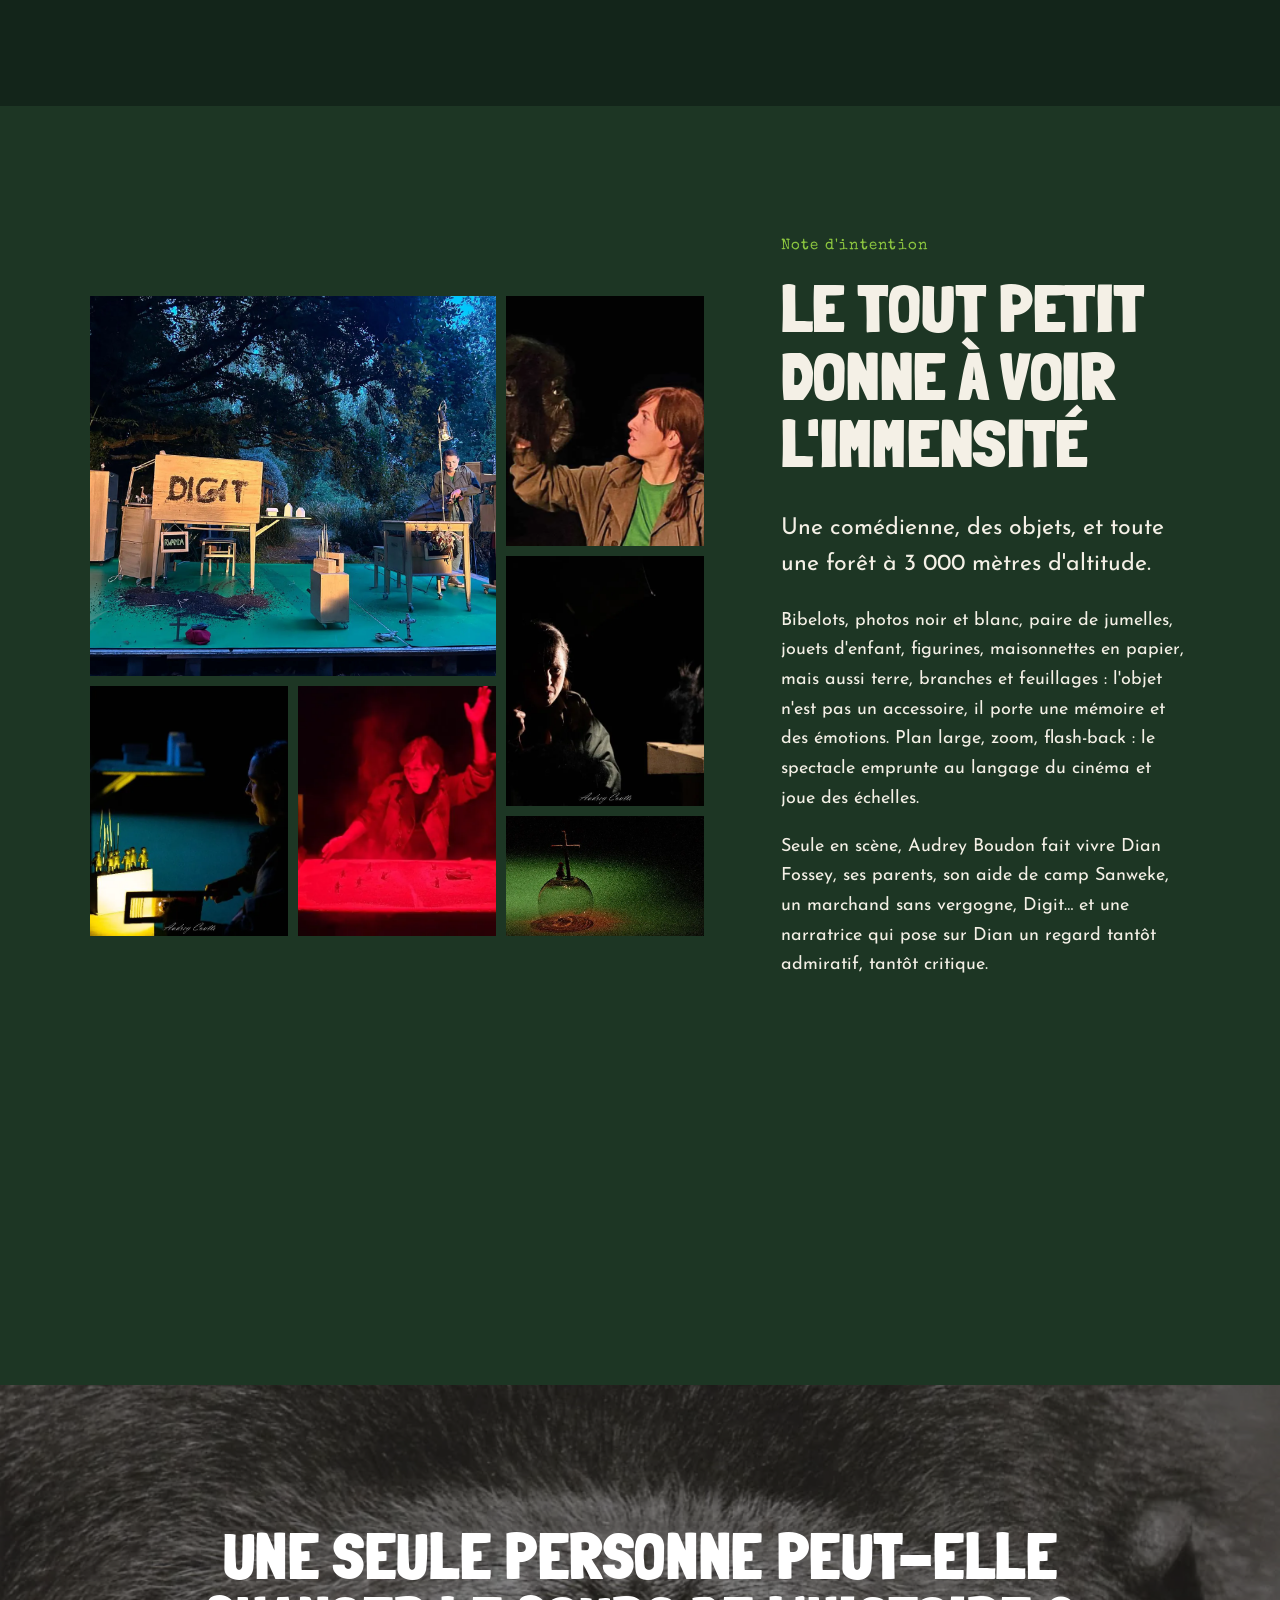
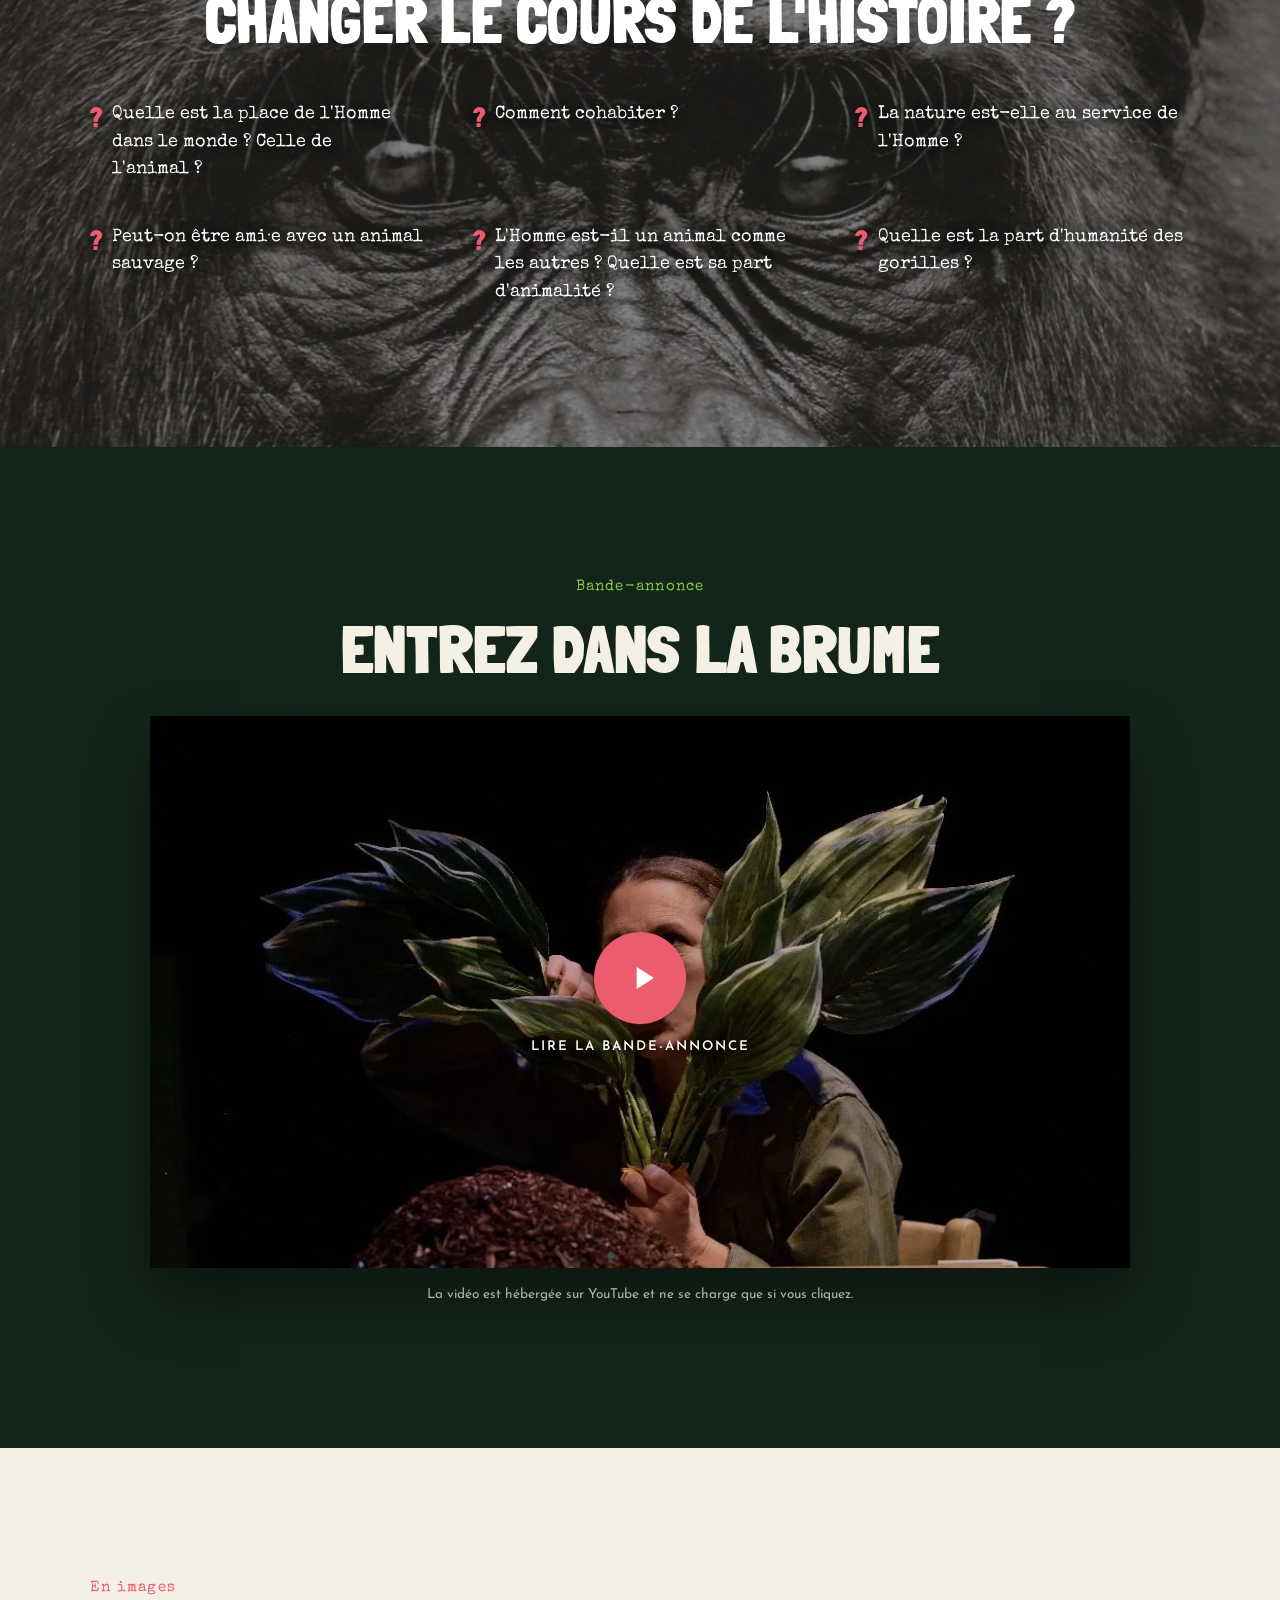
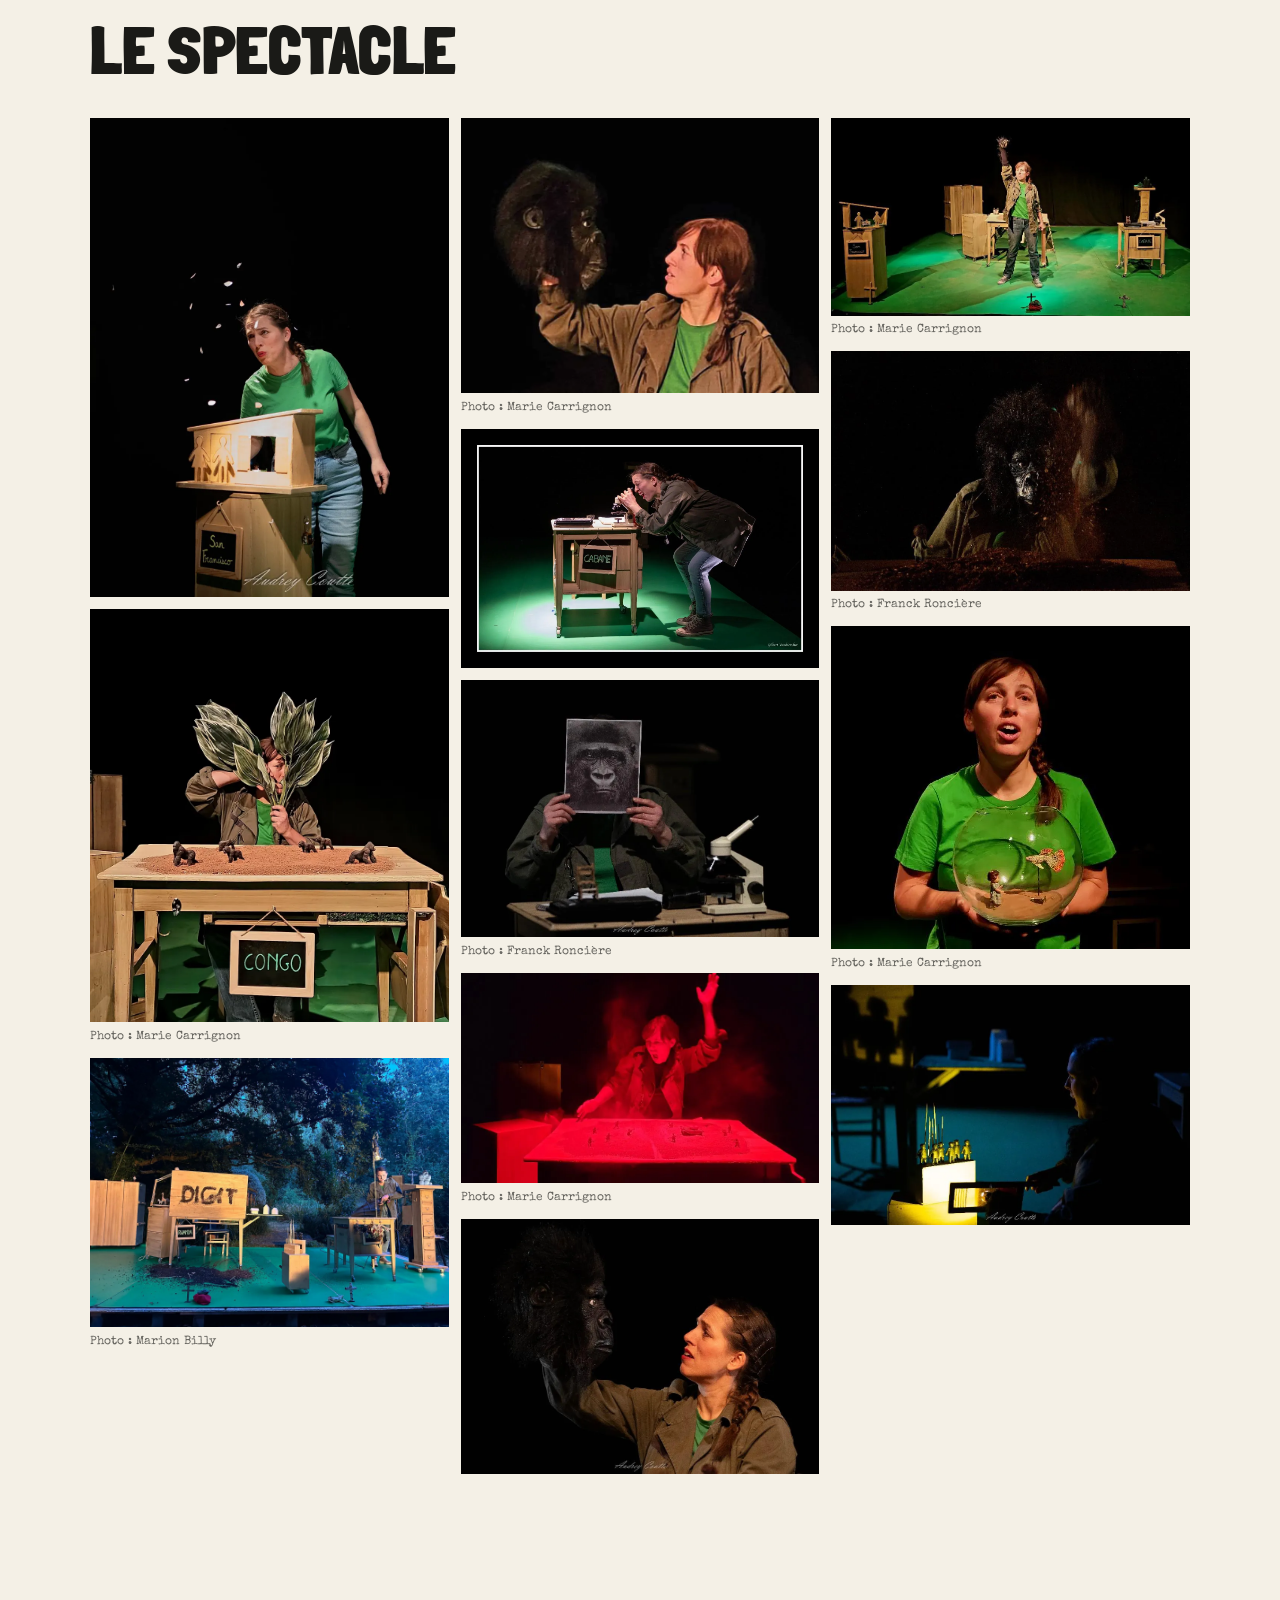
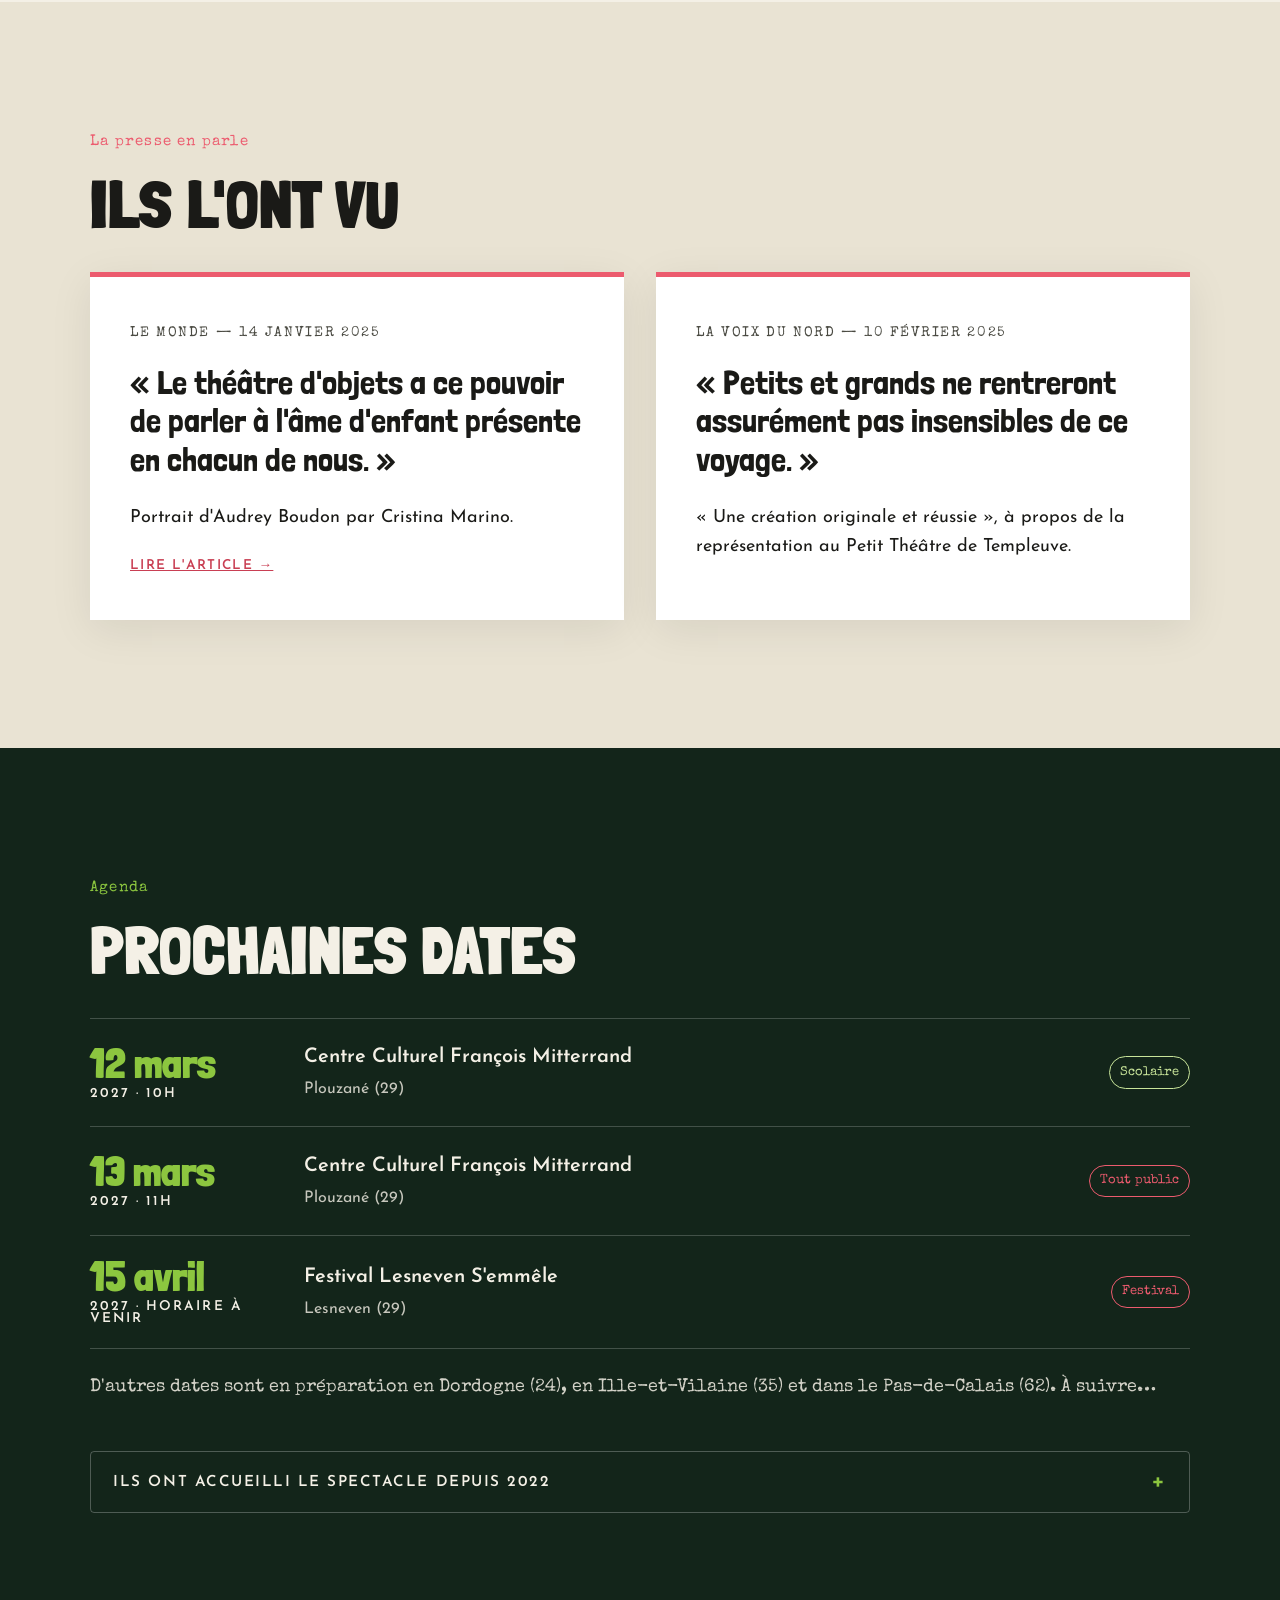
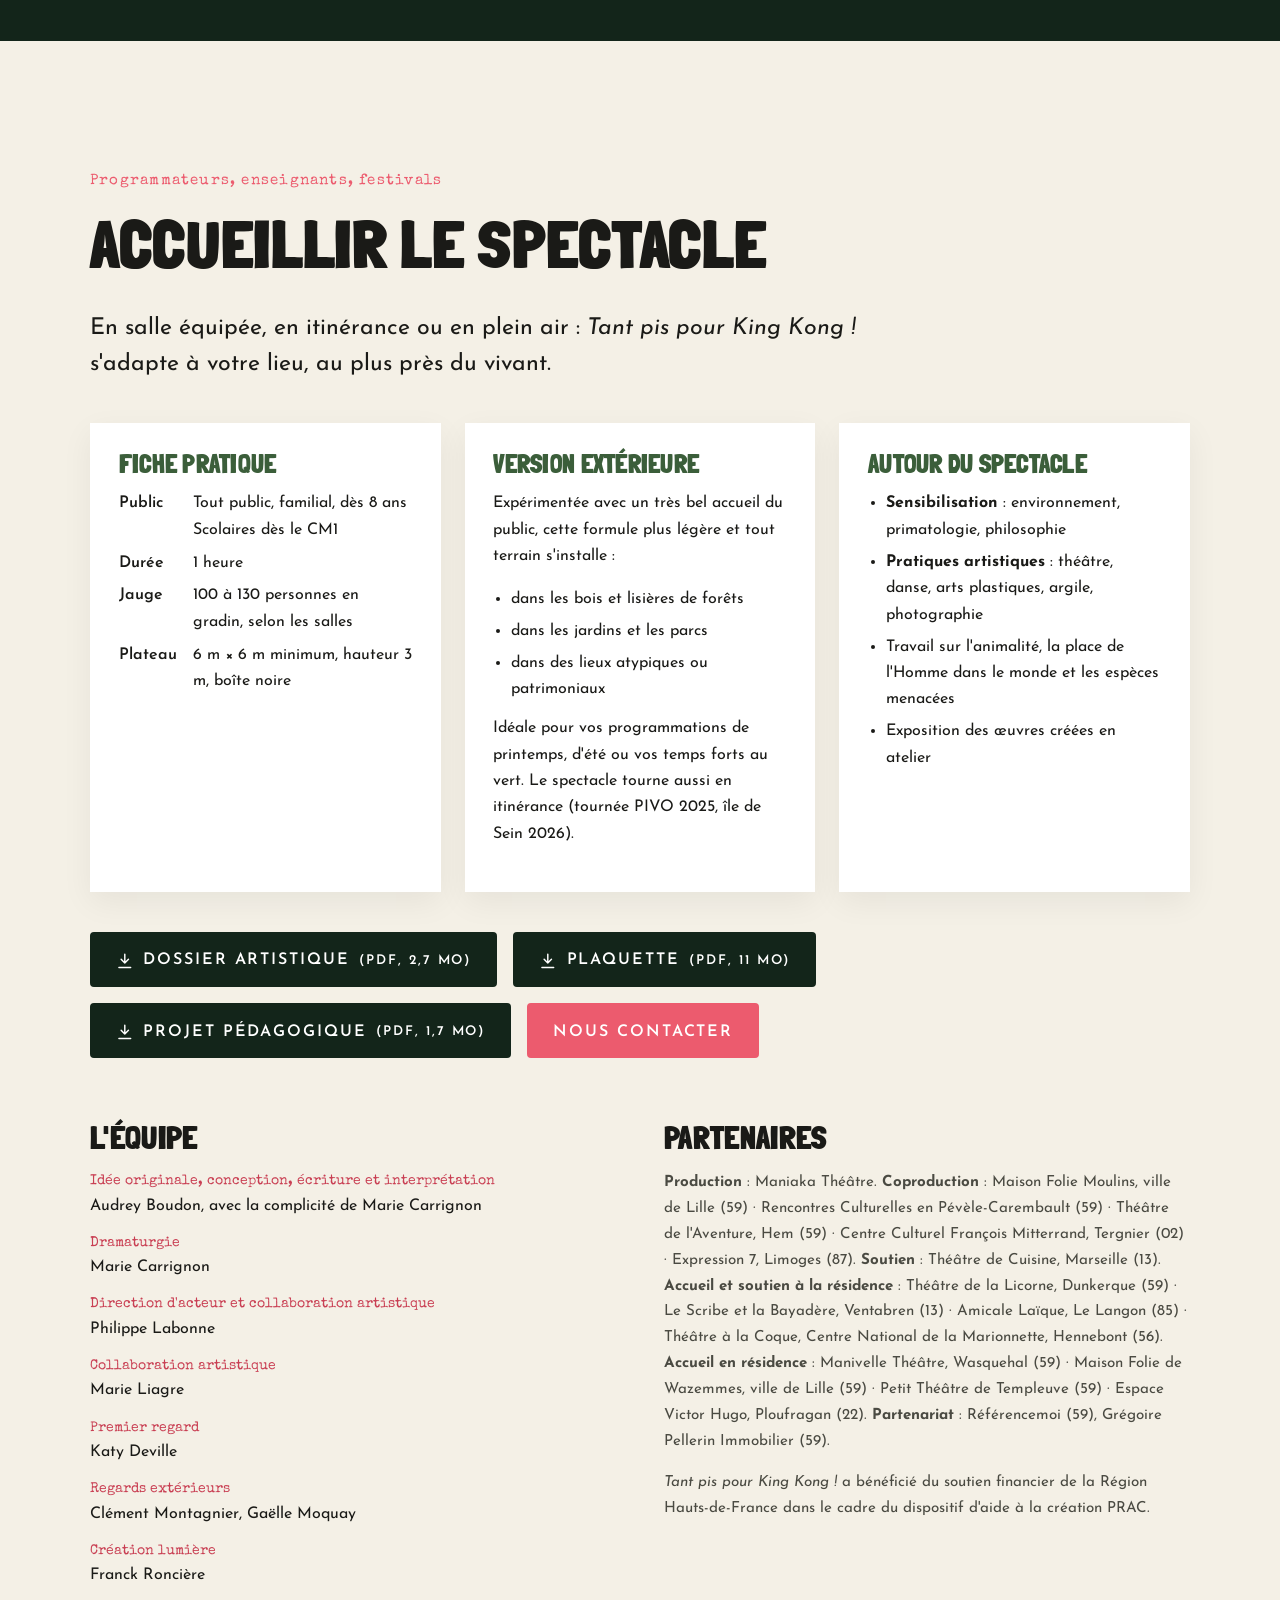
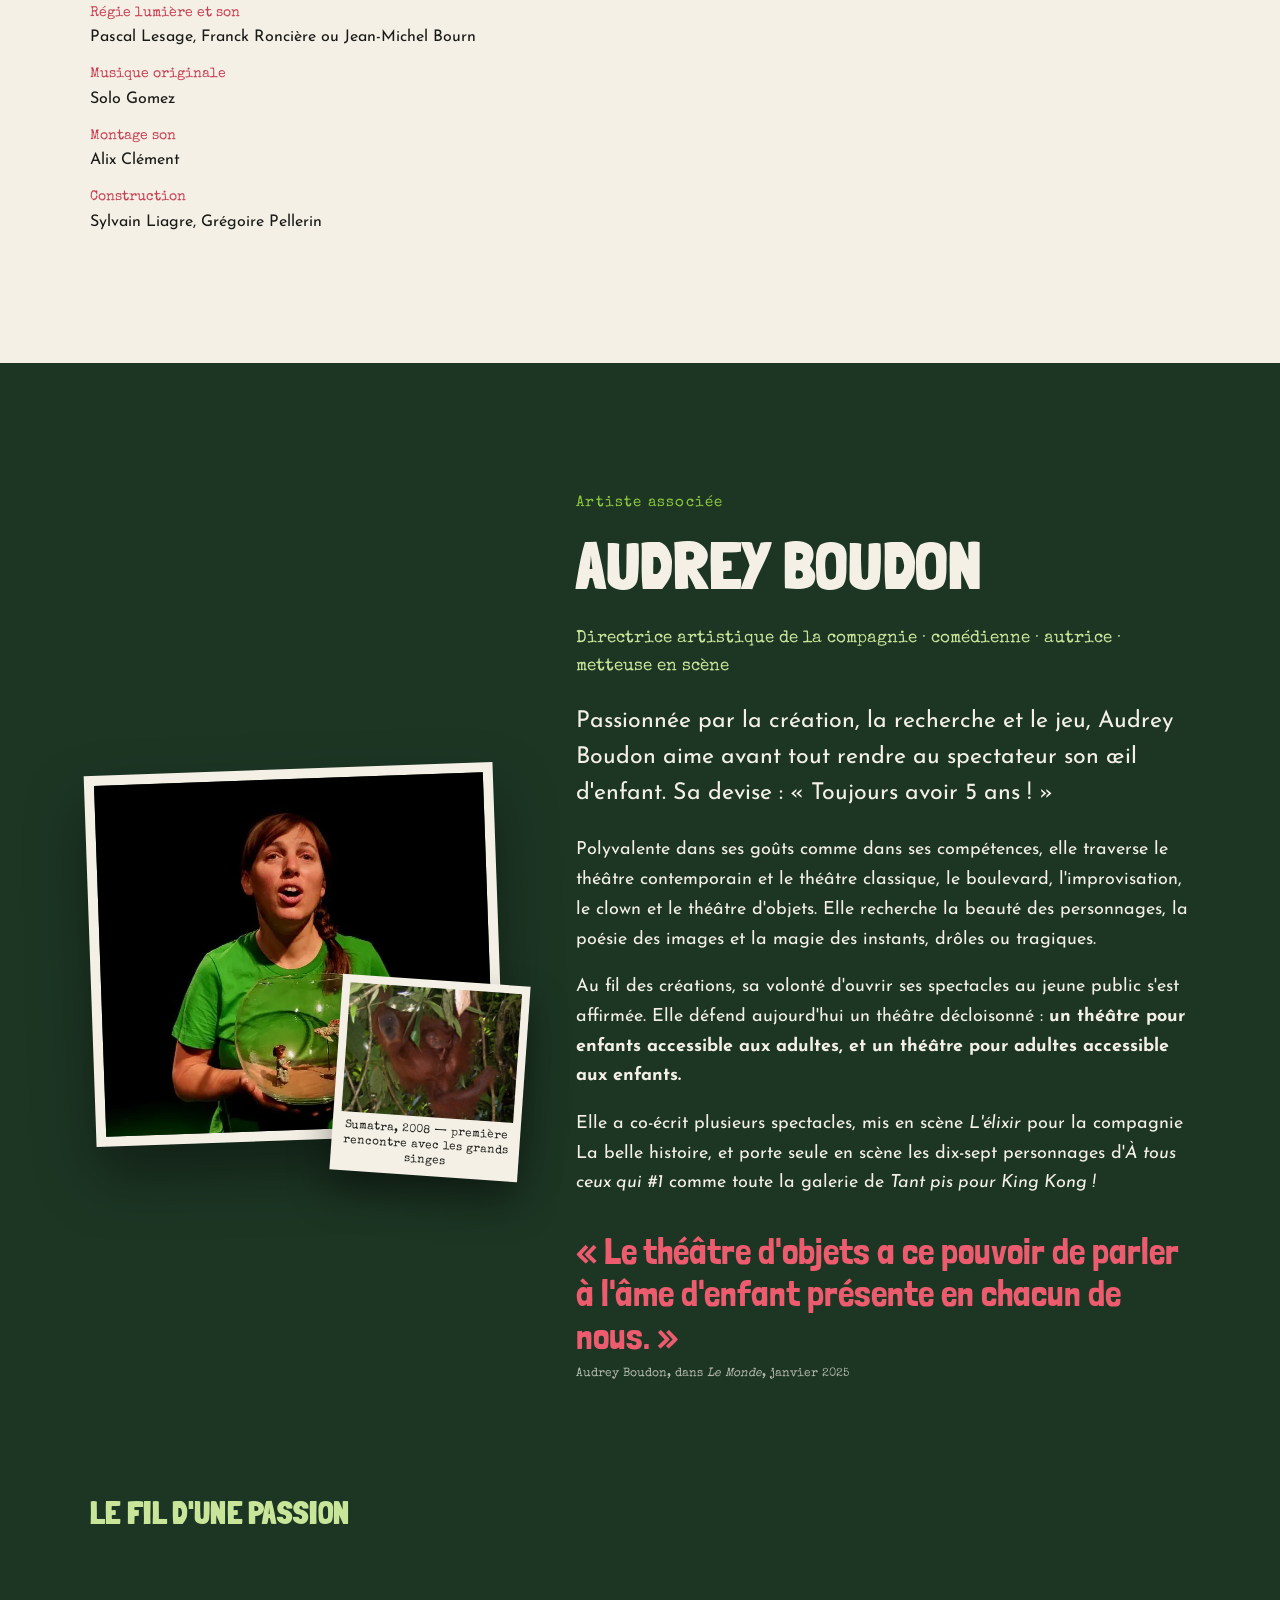
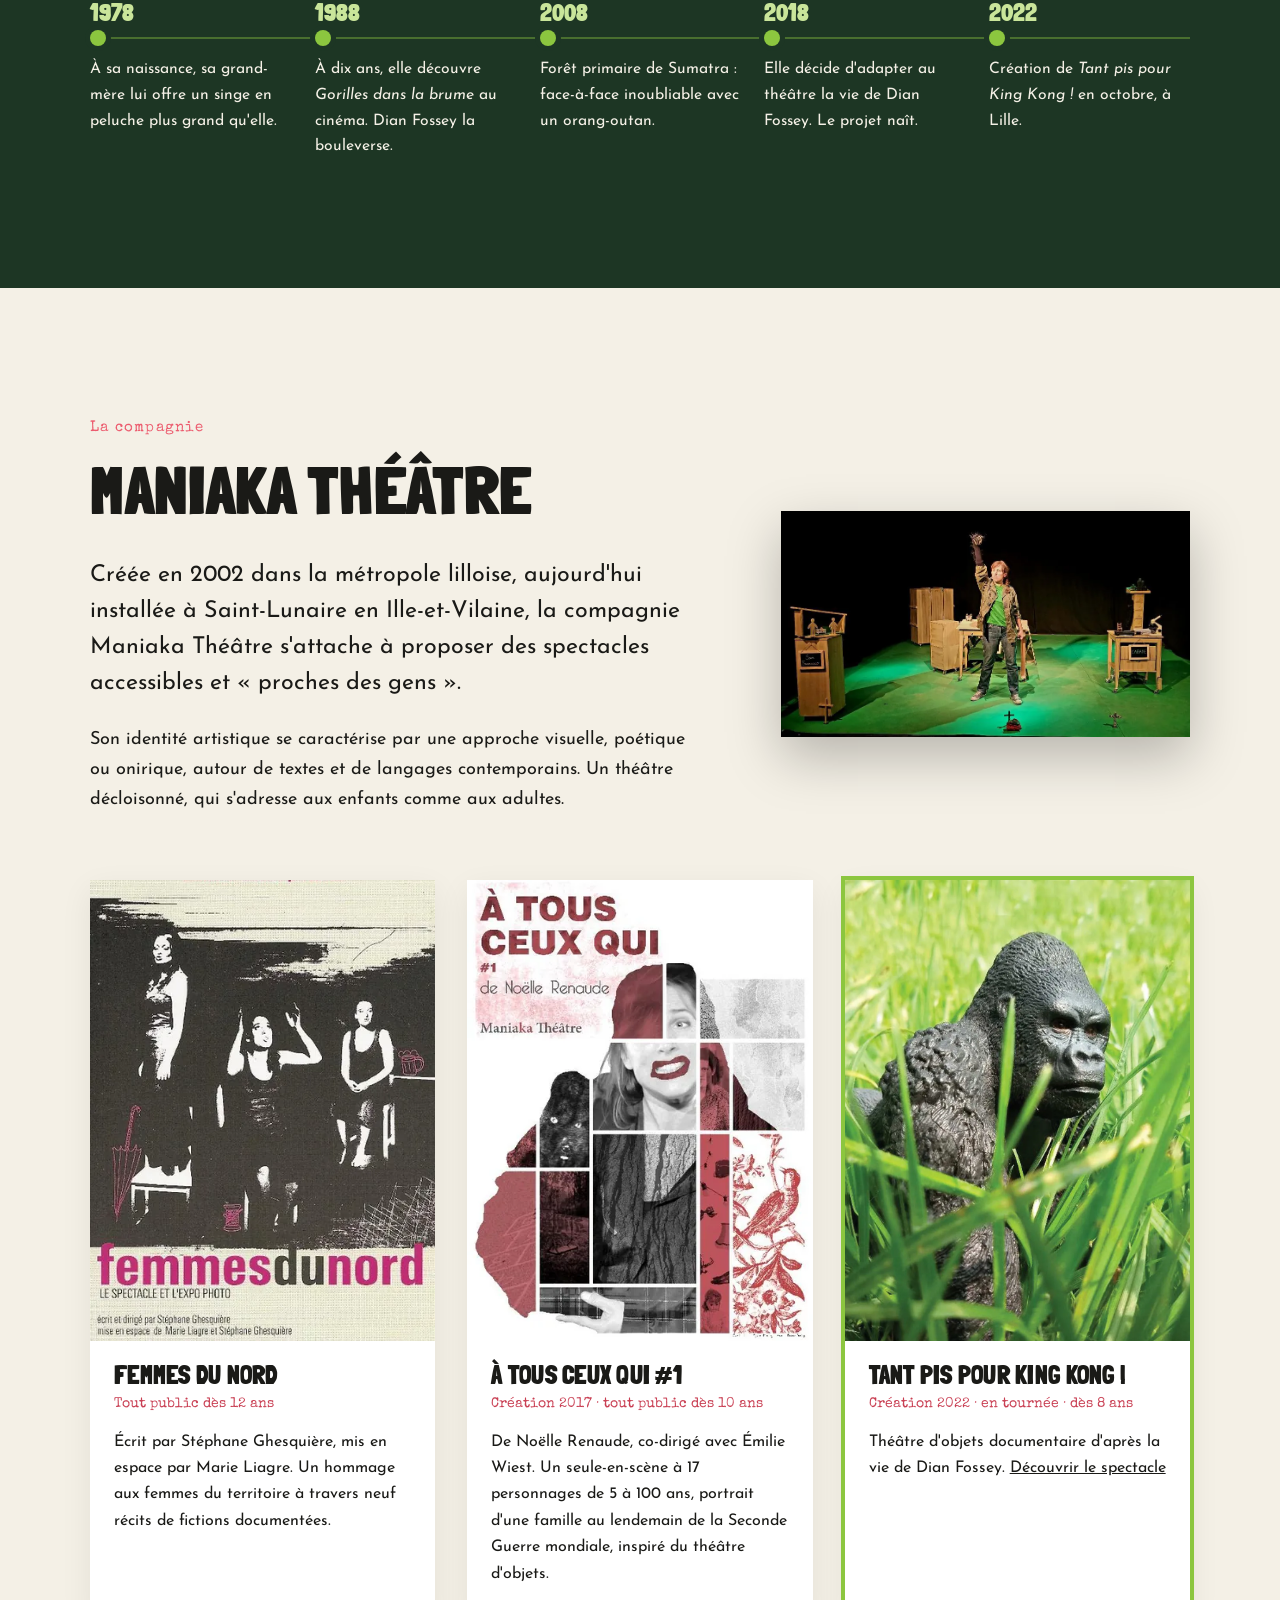
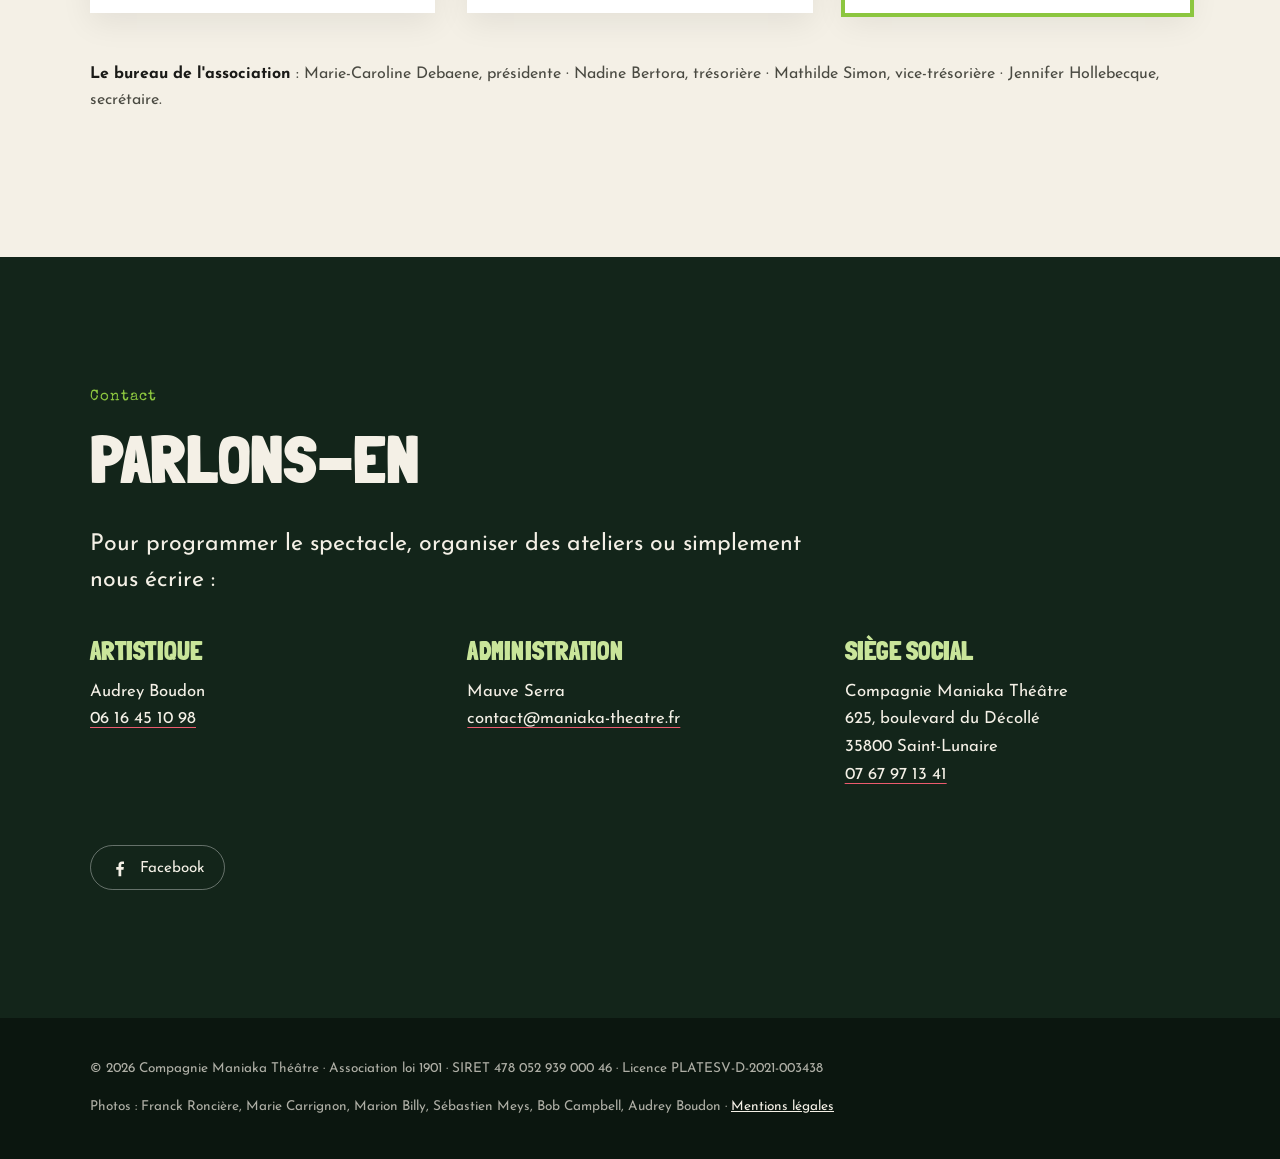
==== commit f1daedda: "Fond sonore : bandes son originales de Solo Gomez, bouton pour couper le son - MP3 compressés à part" ====
--- a/index.html
+++ b/index.html
@@ -532,5 +532,6 @@
 <nav class="compare" aria-label="Propositions"><span>Proposition</span><a href="./" aria-current="page">A</a><a href="proposition-b/">B</a><a href="proposition-c/">C</a></nav>
 
 <script src="js/main.js"></script>
+<script src="js/fond-sonore.js"></script>
 </body>
 </html>
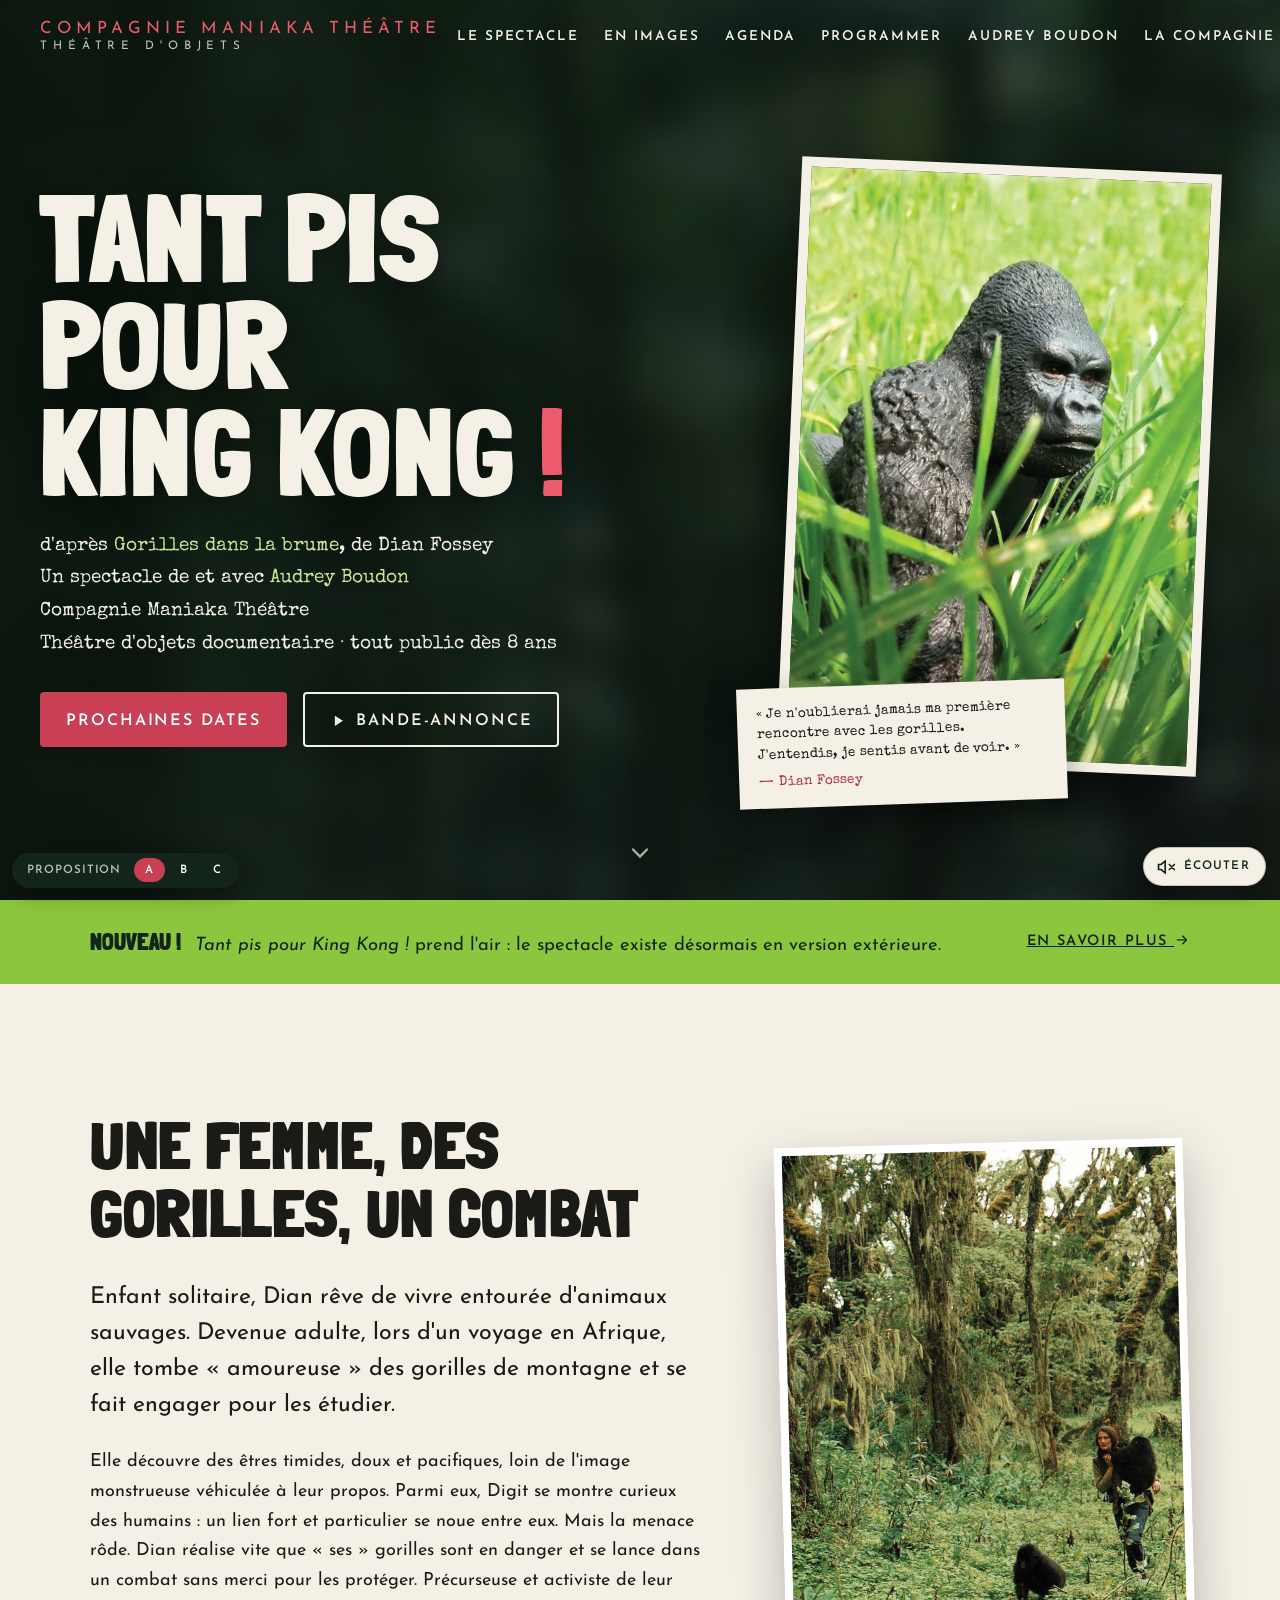
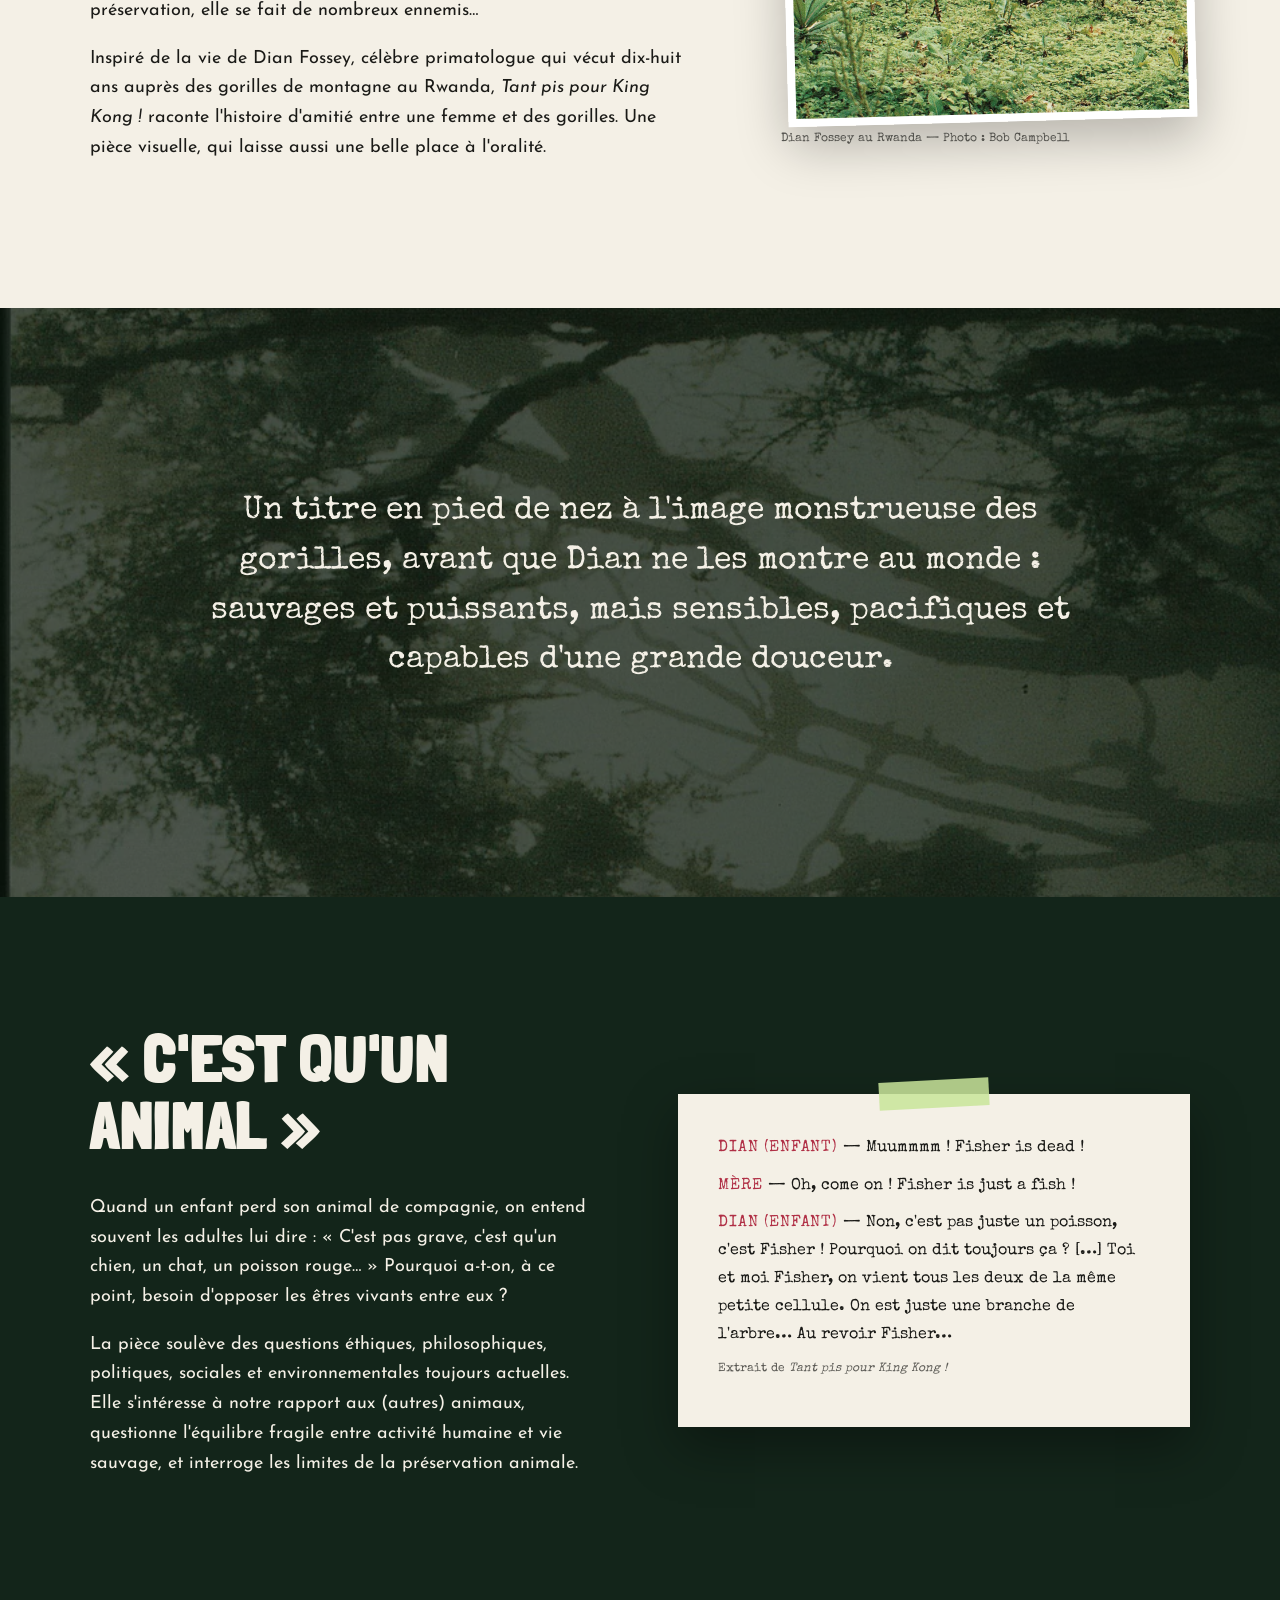
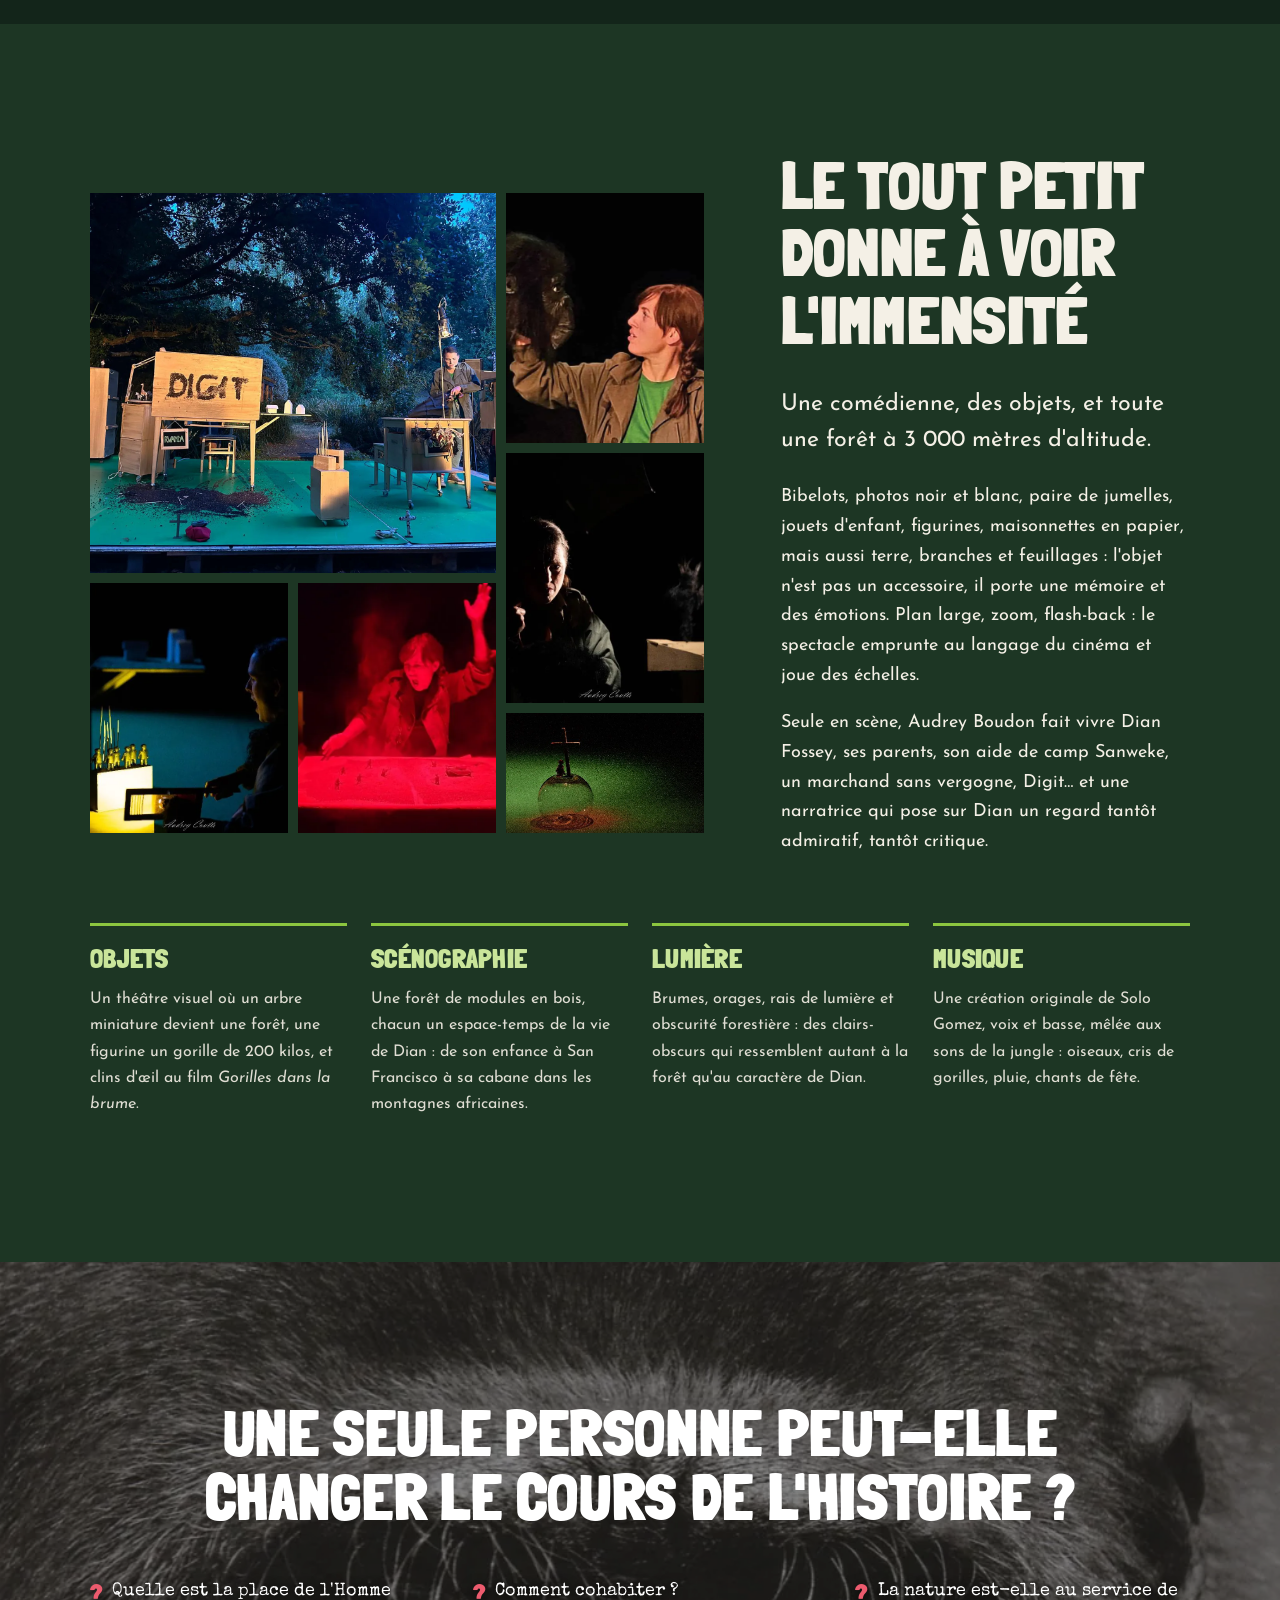
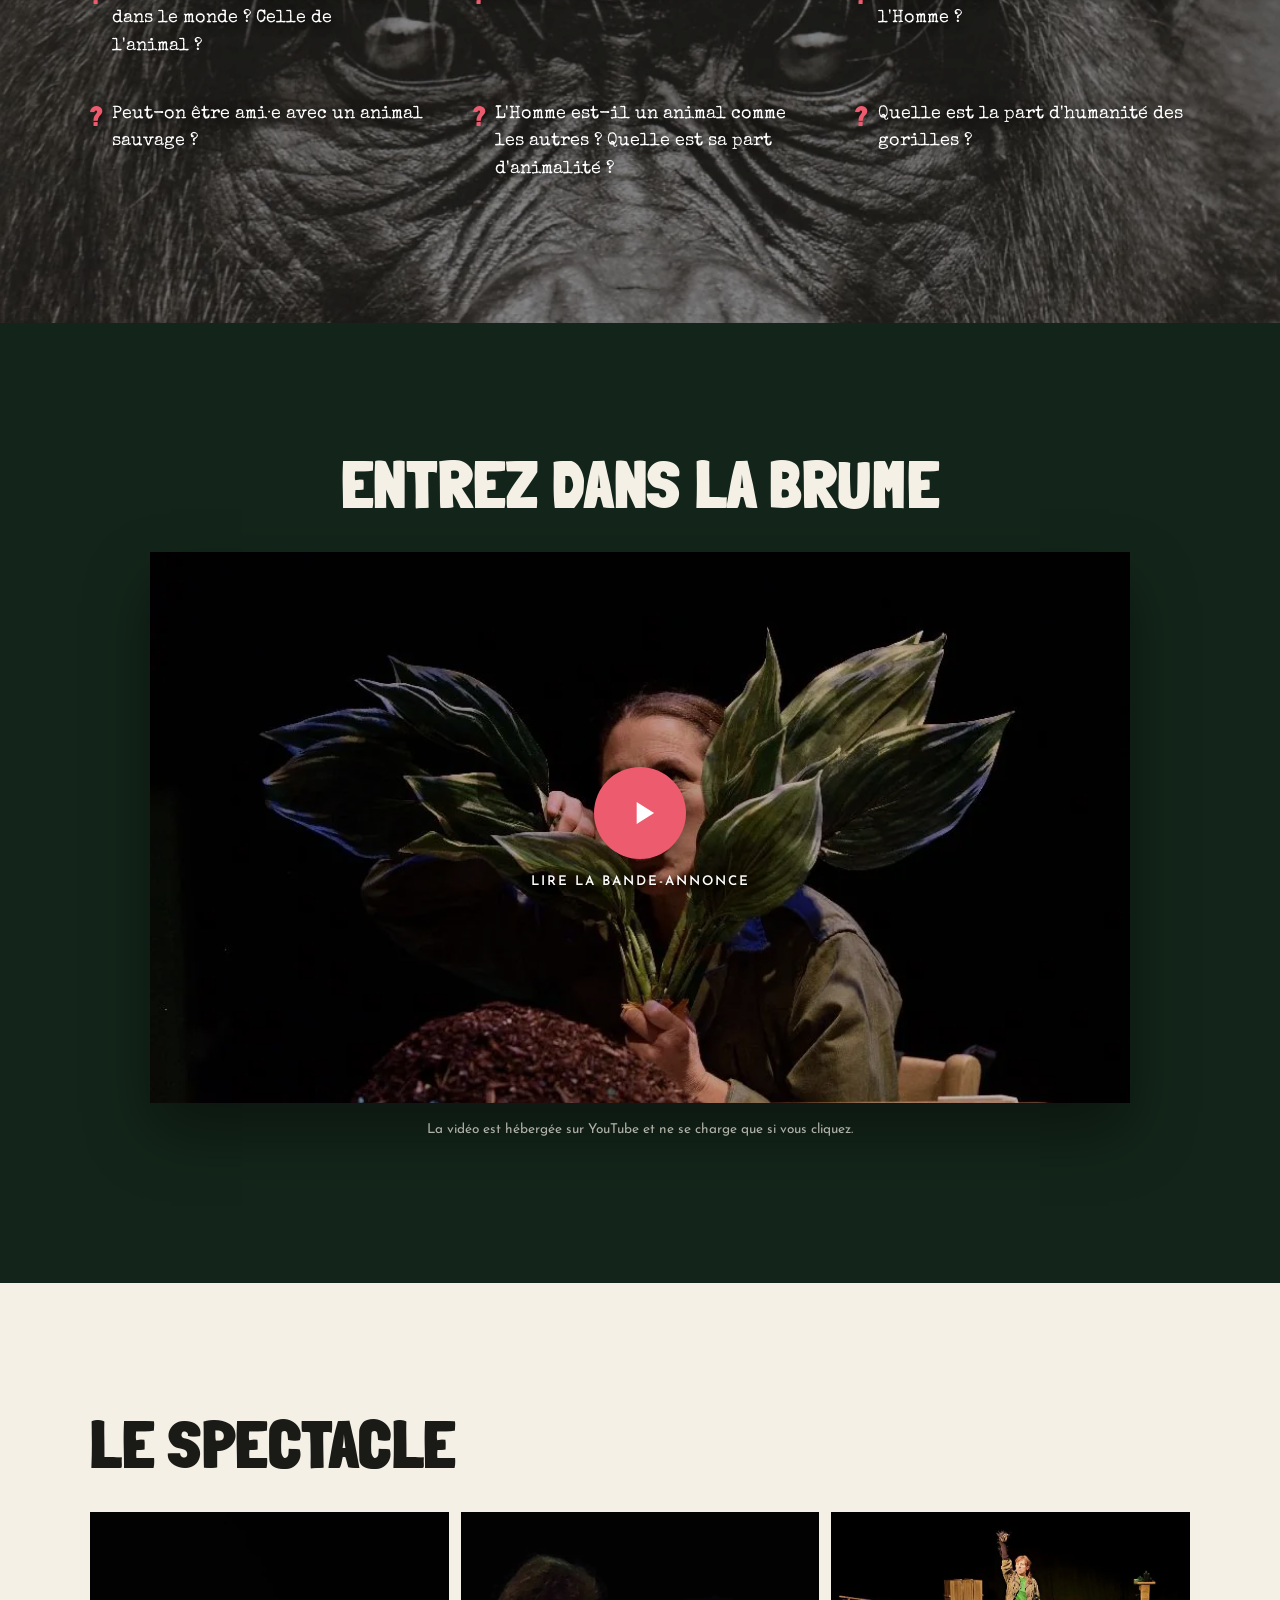
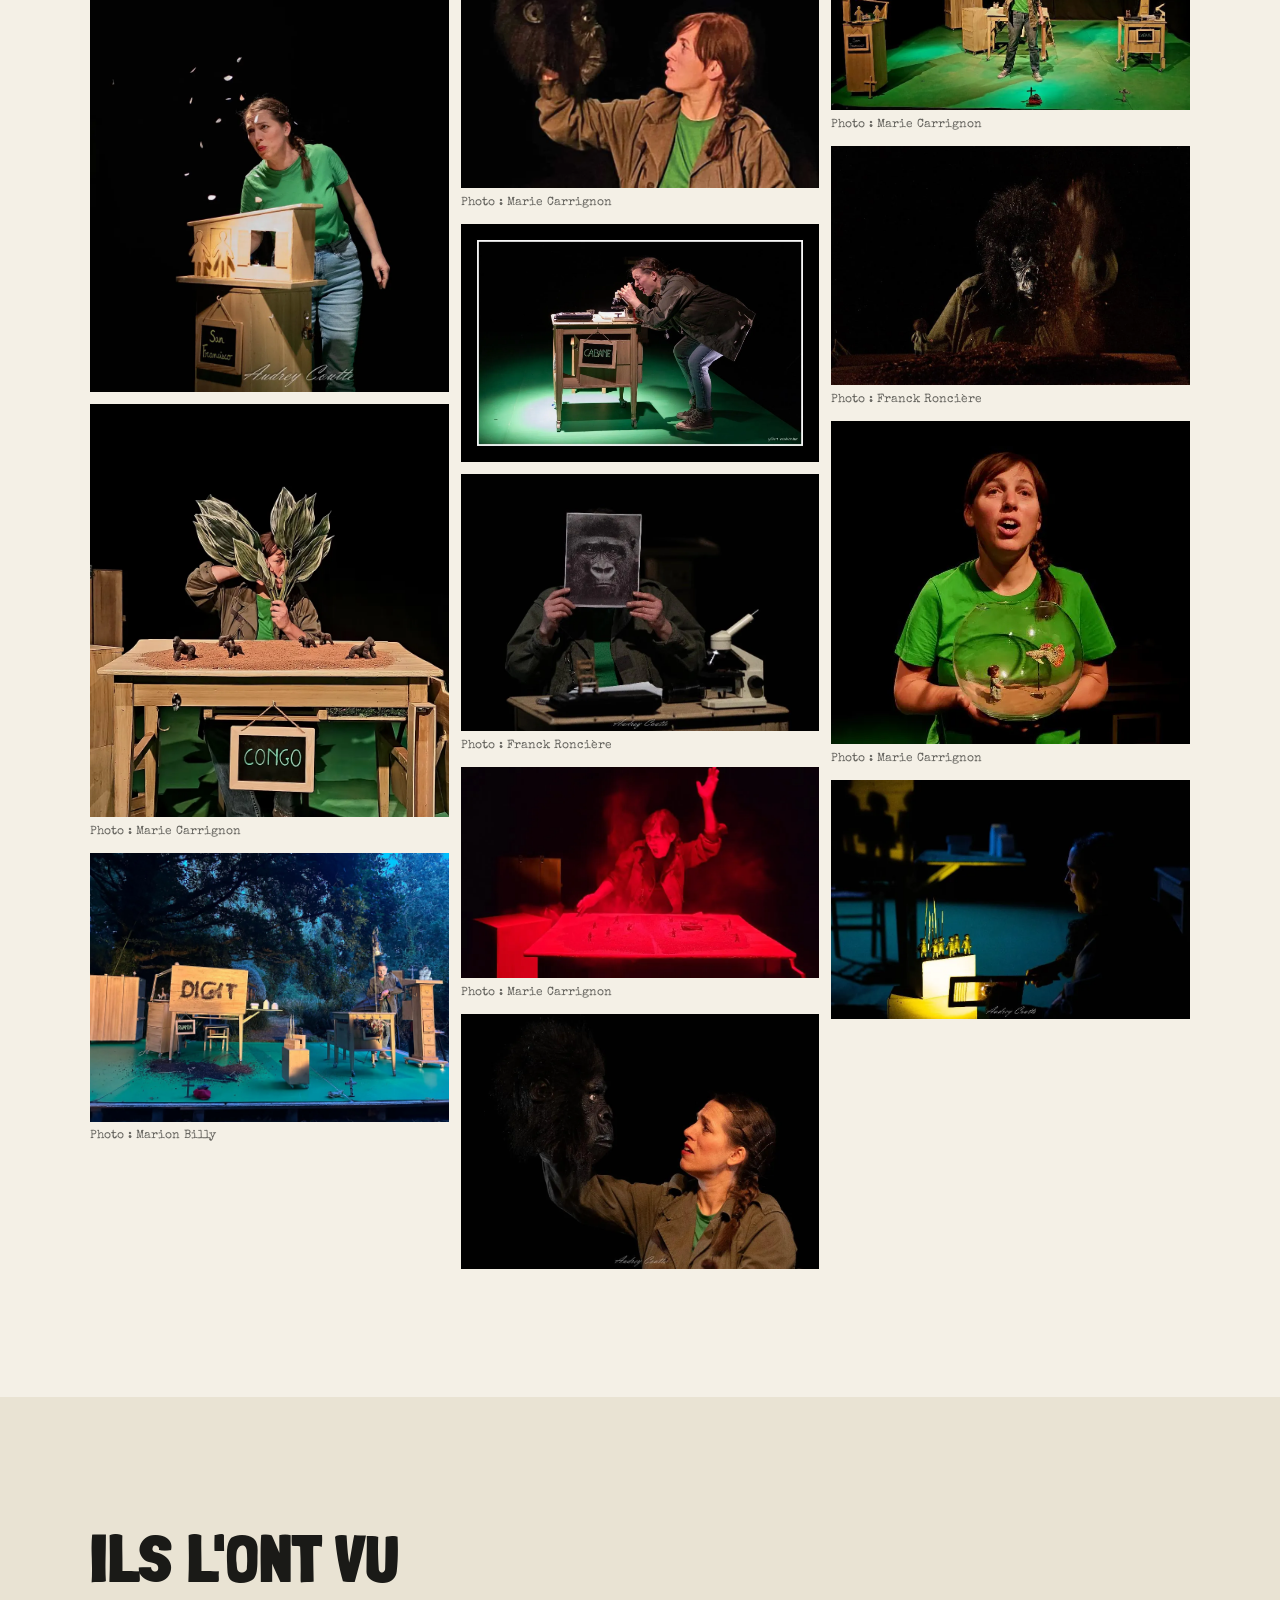
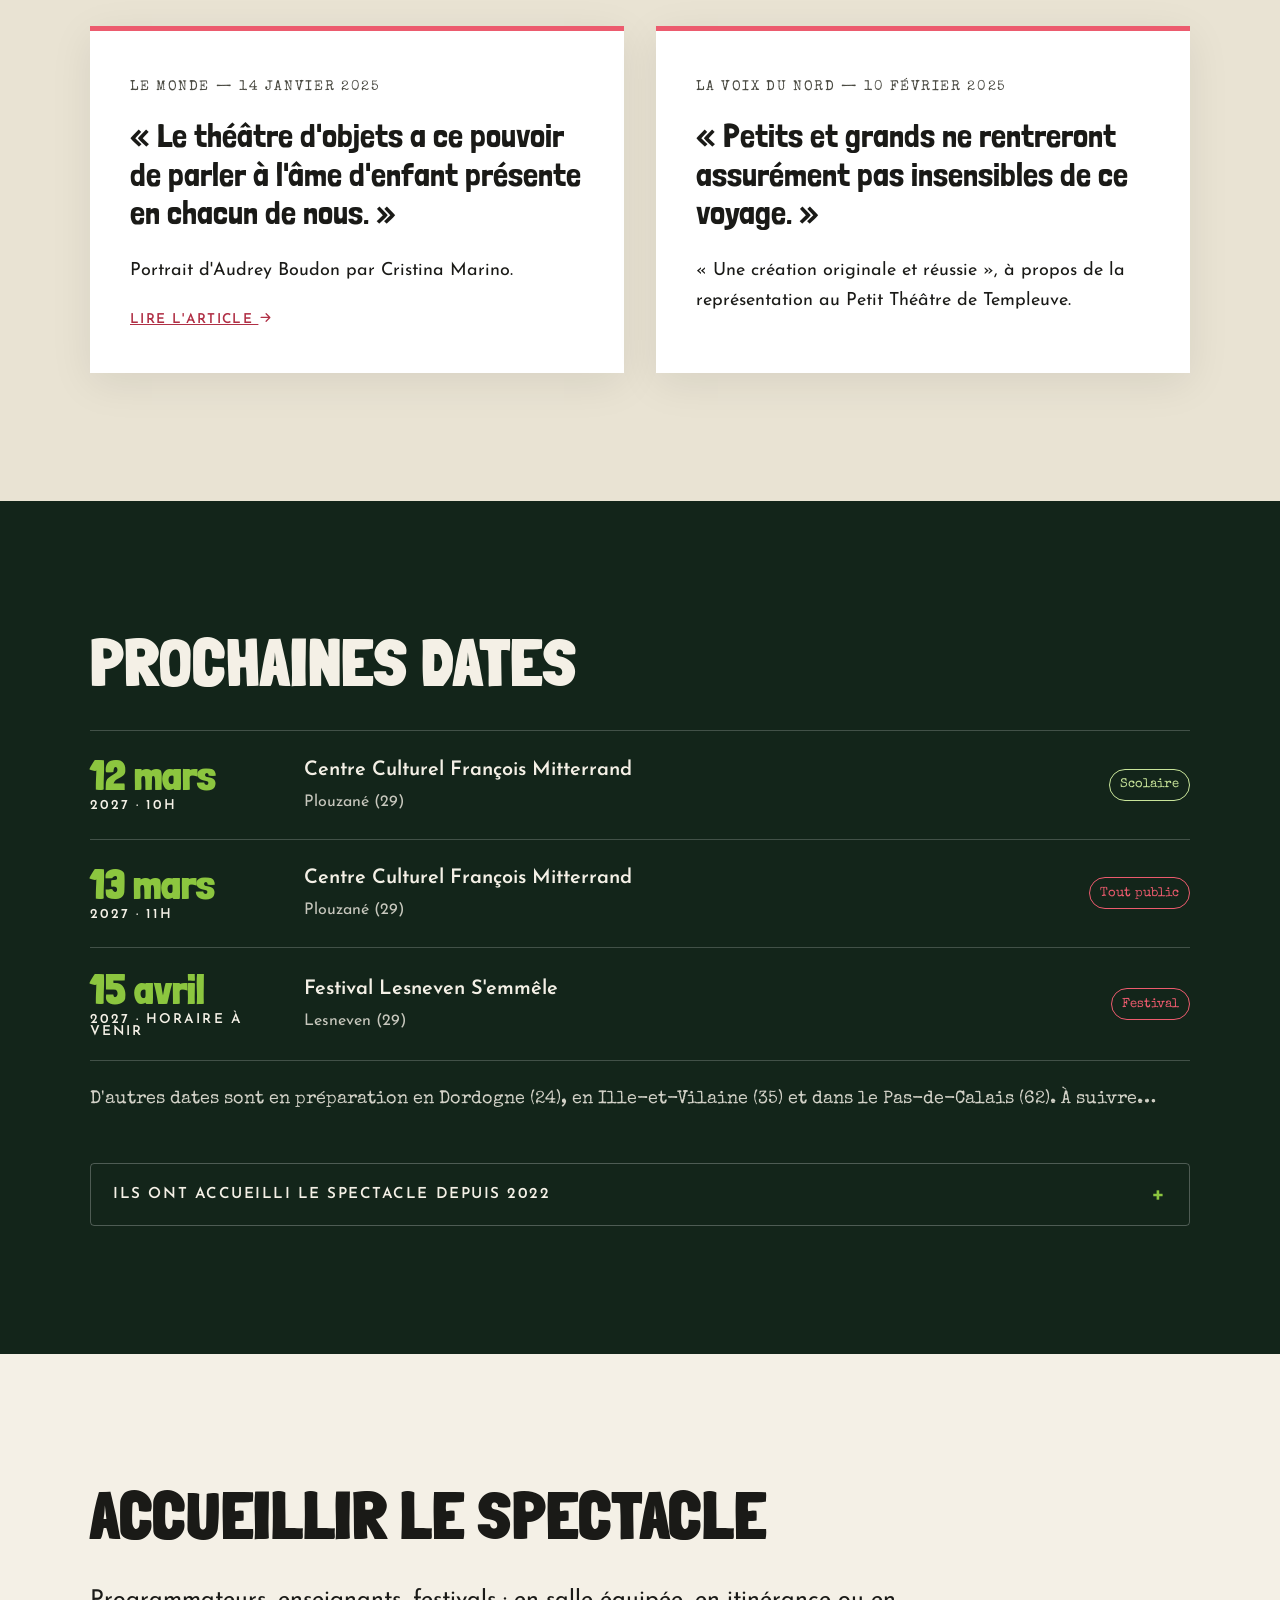
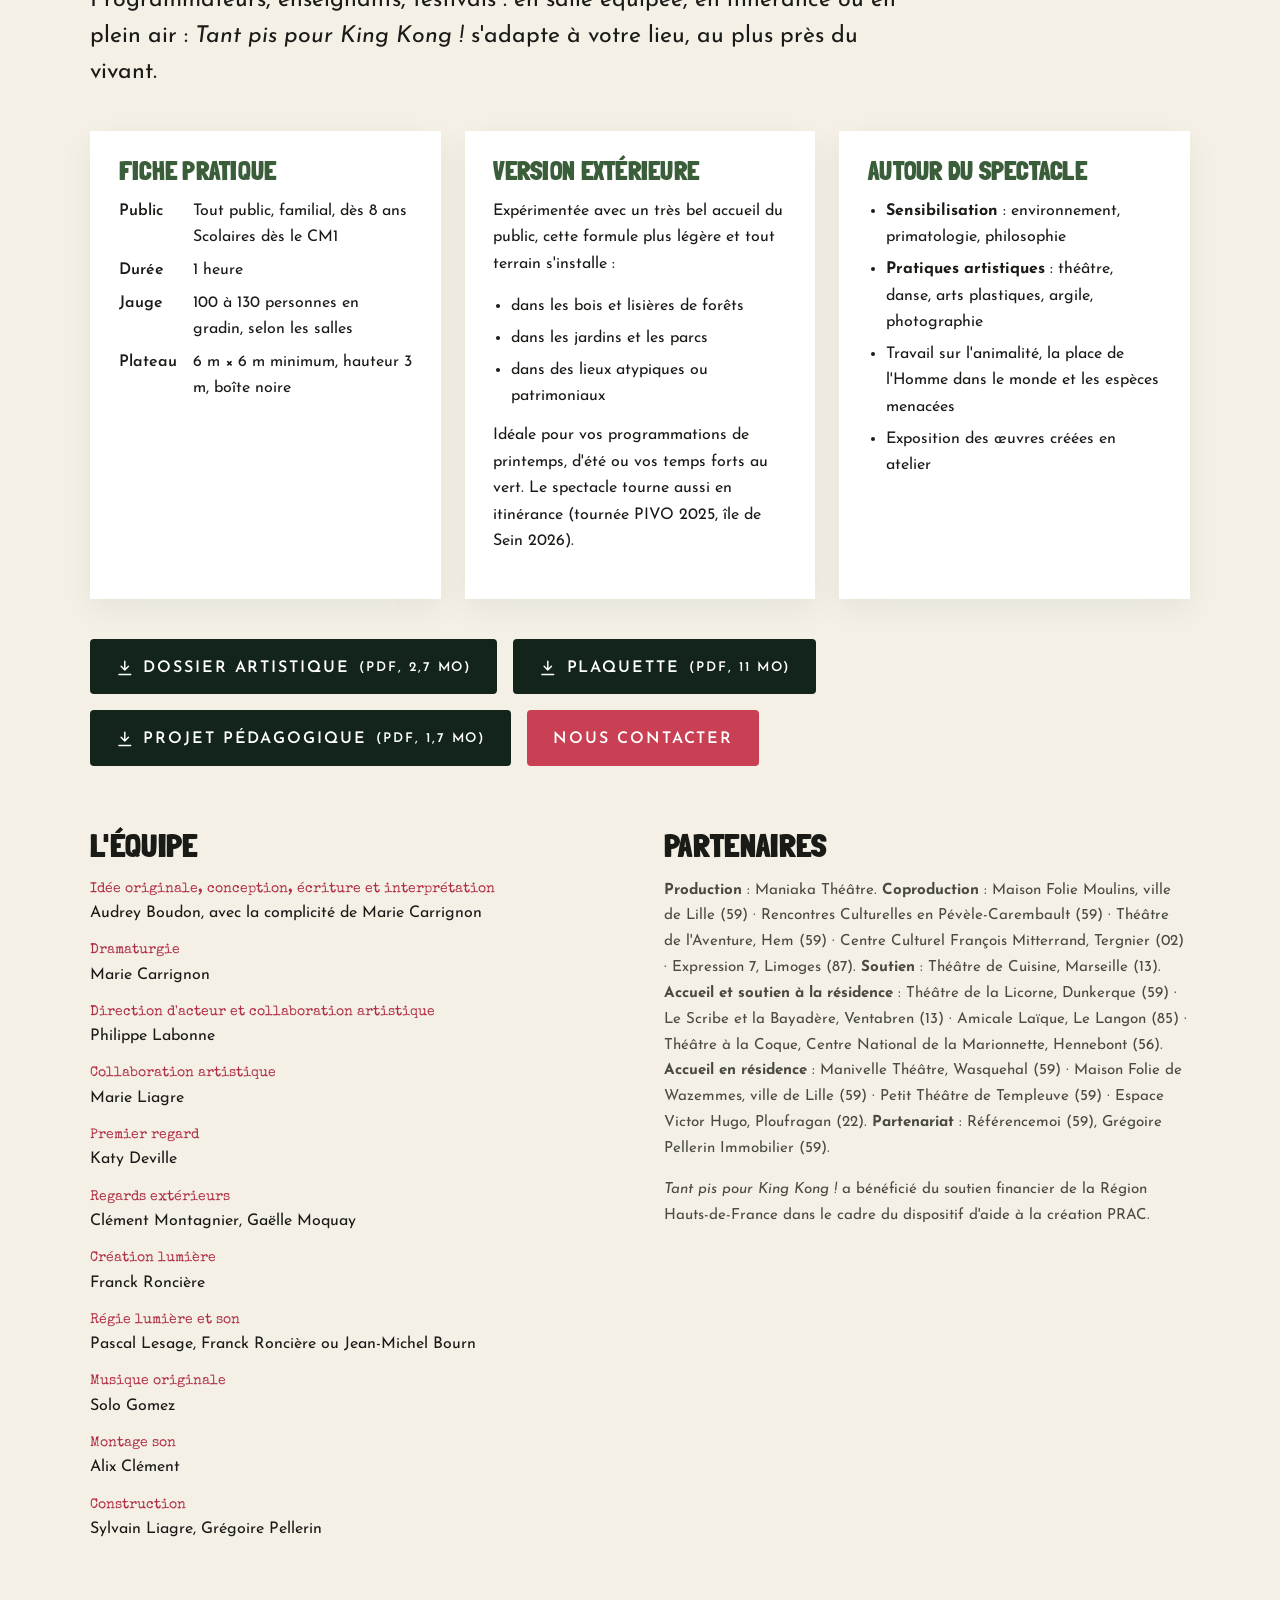
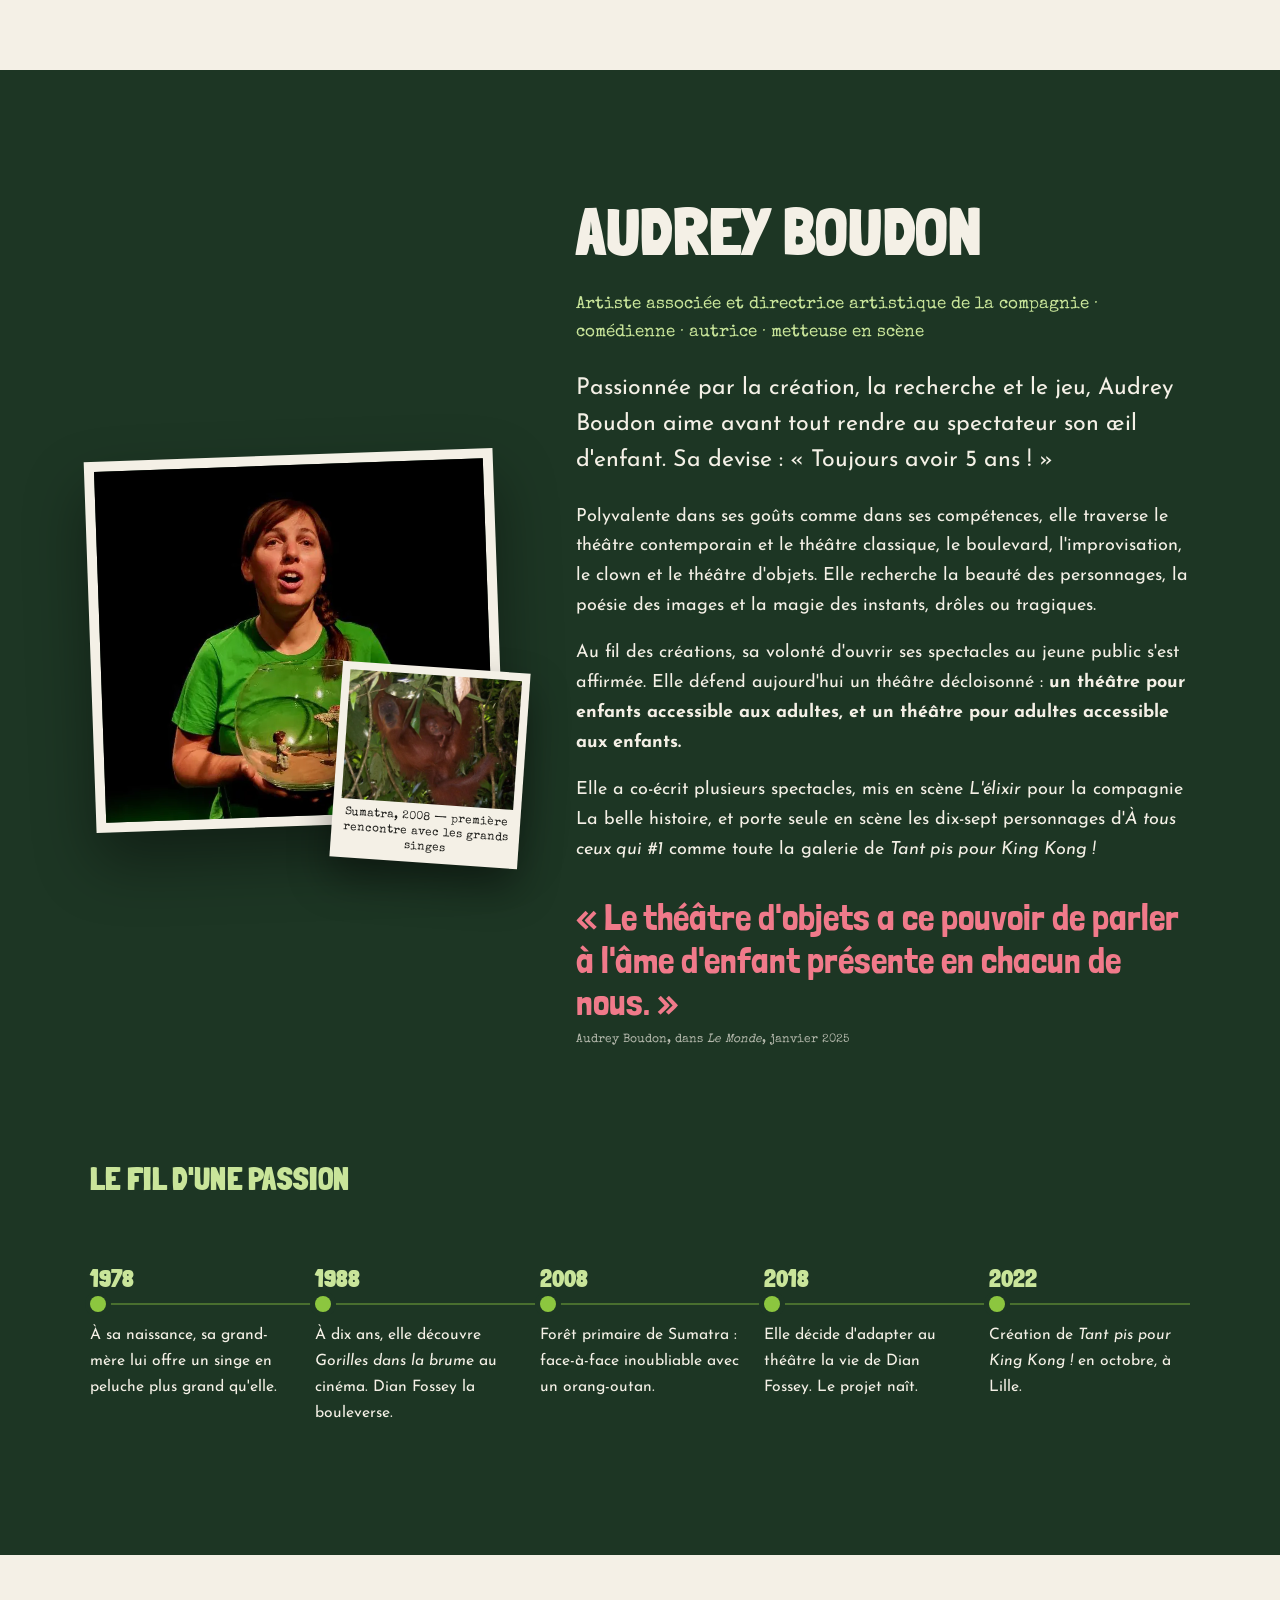
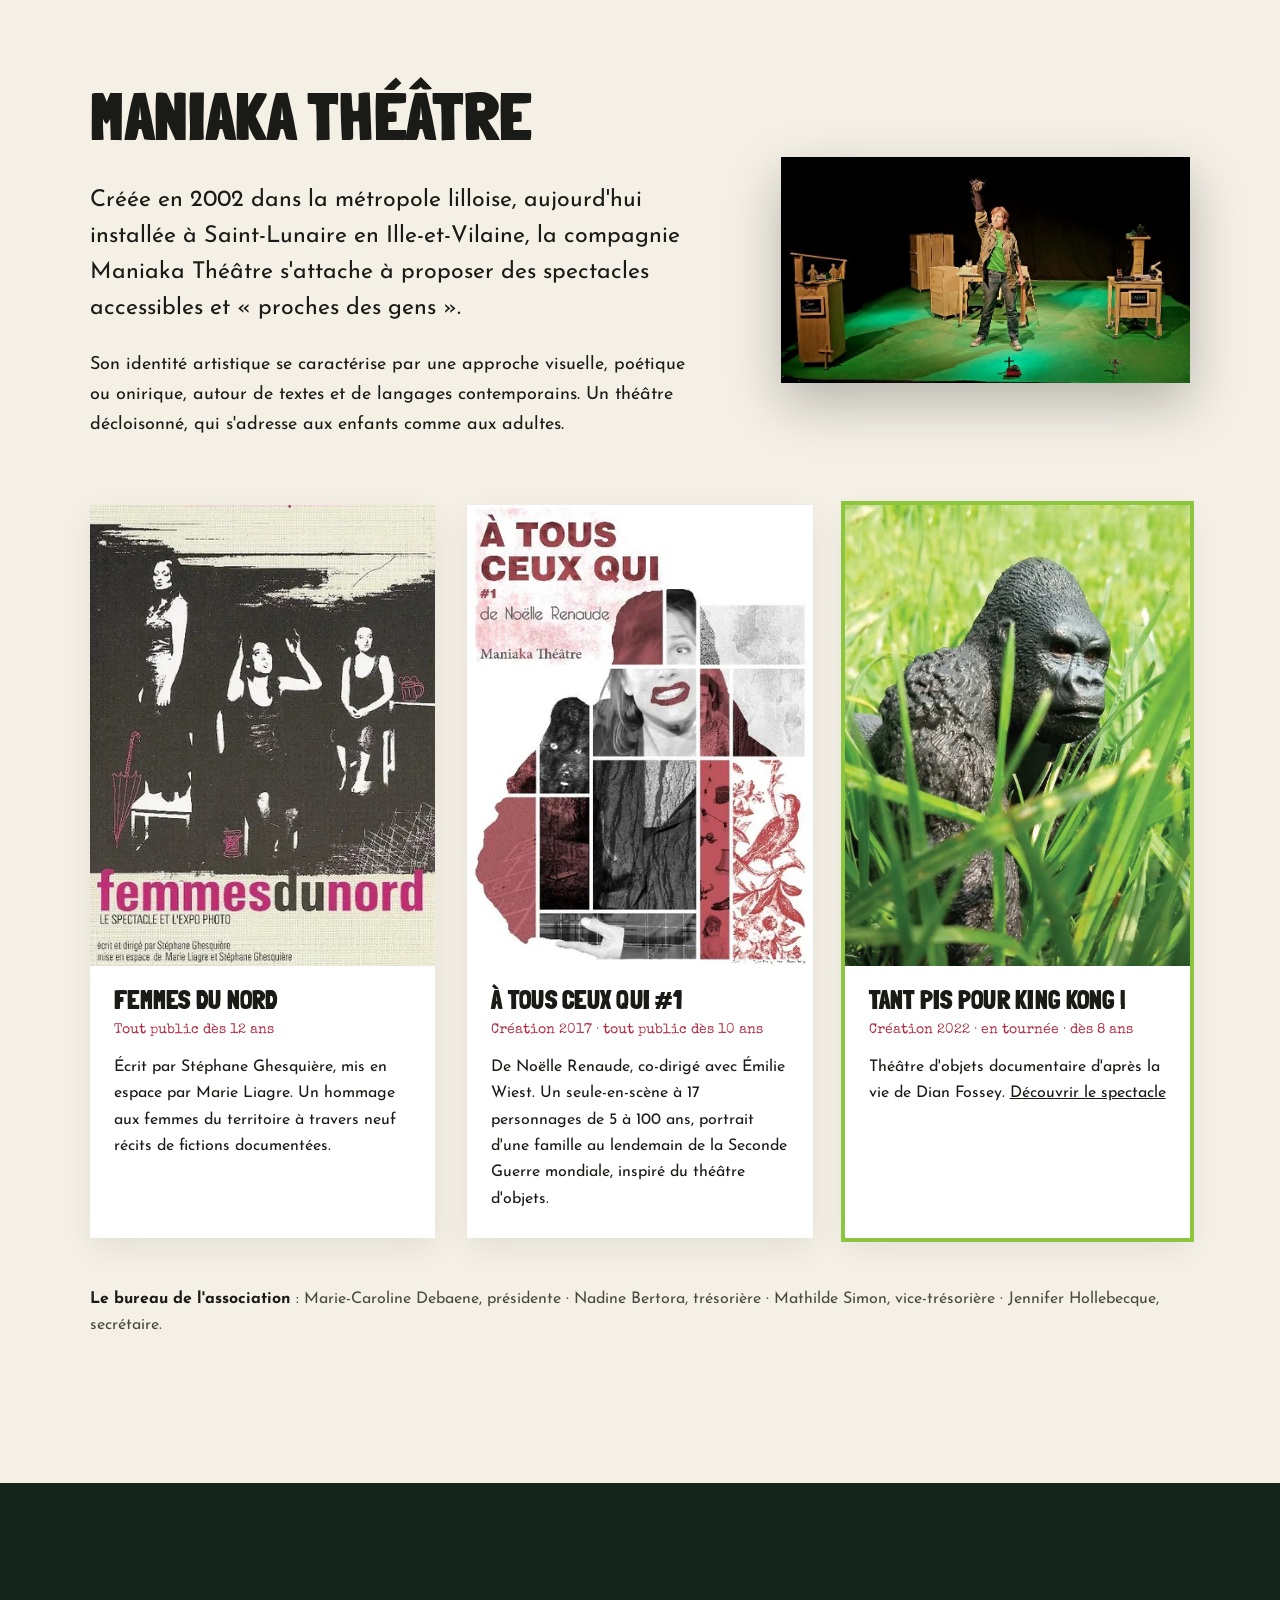
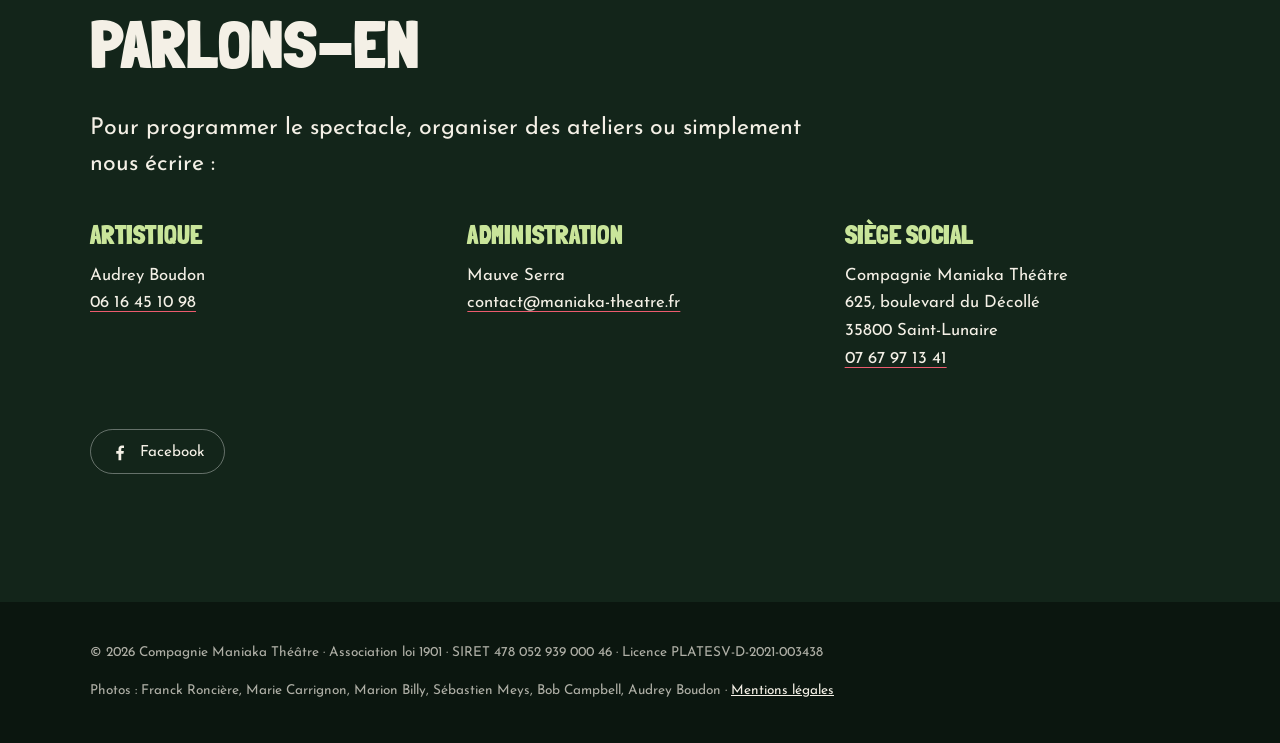
==== commit 69c594e7: "Passe de finition Impeccable sur les trois propositions - Contrastes : corail plus soutenu sous le t" ====
--- a/index.html
+++ b/index.html
@@ -69,12 +69,12 @@
 <section class="hero" aria-label="Accueil">
   <div class="wrap">
     <div>
-      <span class="kicker">Théâtre d'objets documentaire · Tout public dès 8 ans</span>
       <h1>Tant pis pour King&nbsp;Kong<span class="bang">&nbsp;!</span></h1>
       <p class="hero-sub">
         d'après <strong>Gorilles dans la brume</strong>, de Dian Fossey<br>
         Un spectacle de et avec <strong>Audrey Boudon</strong><br>
-        Compagnie Maniaka Théâtre
+        Compagnie Maniaka Théâtre<br>
+        Théâtre d'objets documentaire · tout public dès 8 ans
       </p>
       <div class="hero-actions">
         <a class="btn" href="#agenda">Prochaines dates</a>
@@ -99,7 +99,7 @@
 <div class="news" id="actu">
   <div class="wrap">
     <p><strong>Nouveau&nbsp;!</strong> <em>Tant pis pour King Kong&nbsp;!</em> prend l'air&nbsp;: le spectacle existe désormais en version extérieure.</p>
-    <a href="#programmer">En savoir plus →</a>
+    <a href="#programmer">En savoir plus <svg class="ico" viewBox="0 0 24 24" fill="none" stroke="currentColor" stroke-width="2" stroke-linecap="round" stroke-linejoin="round" aria-hidden="true"><path d="M5 12h14m0 0l-6-6m6 6l-6 6"/></svg></a>
   </div>
 </div>
 
@@ -107,7 +107,6 @@
 <section class="section" id="spectacle">
   <div class="wrap split split--wide-left">
     <div class="reveal">
-      <span class="kicker">L'histoire</span>
       <h2>Une femme, des gorilles, un combat</h2>
       <p class="lead">Enfant solitaire, Dian rêve de vivre entourée d'animaux sauvages. Devenue adulte, lors d'un voyage en Afrique, elle tombe «&nbsp;amoureuse&nbsp;» des gorilles de montagne et se fait engager pour les étudier.</p>
       <p>Elle découvre des êtres timides, doux et pacifiques, loin de l'image monstrueuse véhiculée à leur propos. Parmi eux, Digit se montre curieux des humains&nbsp;: un lien fort et particulier se noue entre eux. Mais la menace rôde. Dian réalise vite que «&nbsp;ses&nbsp;» gorilles sont en danger et se lance dans un combat sans merci pour les protéger. Précurseuse et activiste de leur préservation, elle se fait de nombreux ennemis…</p>
@@ -133,7 +132,6 @@
 <section class="section section--dark">
   <div class="wrap split">
     <div class="reveal">
-      <span class="kicker">À l'origine du projet</span>
       <h2>«&nbsp;C'est qu'un animal&nbsp;»</h2>
       <p>Quand un enfant perd son animal de compagnie, on entend souvent les adultes lui dire&nbsp;: «&nbsp;C'est pas grave, c'est qu'un chien, un chat, un poisson rouge…&nbsp;» Pourquoi a-t-on, à ce point, besoin d'opposer les êtres vivants entre eux&nbsp;?</p>
       <p>La pièce soulève des questions éthiques, philosophiques, politiques, sociales et environnementales toujours actuelles. Elle s'intéresse à notre rapport aux (autres) animaux, questionne l'équilibre fragile entre activité humaine et vie sauvage, et interroge les limites de la préservation animale.</p>
@@ -160,7 +158,6 @@
         <img class="m6" src="images/globe-croix.webp" loading="lazy" alt="Un globe de verre surmonté d'une croix, sur fond vert">
       </div>
       <div class="reveal">
-        <span class="kicker">Note d'intention</span>
         <h2>Le tout petit donne à voir l'immensité</h2>
         <p class="lead">Une comédienne, des objets, et toute une forêt à 3&nbsp;000&nbsp;mètres d'altitude.</p>
         <p>Bibelots, photos noir et blanc, paire de jumelles, jouets d'enfant, figurines, maisonnettes en papier, mais aussi terre, branches et feuillages&nbsp;: l'objet n'est pas un accessoire, il porte une mémoire et des émotions. Plan large, zoom, flash-back&nbsp;: le spectacle emprunte au langage du cinéma et joue des échelles.</p>
@@ -208,7 +205,6 @@
 <!-- ================= BANDE-ANNONCE ================= -->
 <section class="section section--dark" id="bande-annonce">
   <div class="wrap">
-    <span class="kicker" style="text-align:center">Bande-annonce</span>
     <h2 style="text-align:center">Entrez dans la brume</h2>
     <!-- La vidéo YouTube ne se charge qu'au clic : aucun cookie avant. -->
     <div class="video reveal" data-youtube="EKWruIdJ2wE">
@@ -225,7 +221,6 @@
 <!-- ================= GALERIE ================= -->
 <section class="section" id="images">
   <div class="wrap">
-    <span class="kicker">En images</span>
     <h2>Le spectacle</h2>
     <!-- Pour ajouter une photo : copiez une ligne <figure>…</figure> et changez le nom de l'image et le crédit. -->
     <div class="gallery">
@@ -248,14 +243,13 @@
 <!-- ================= PRESSE ================= -->
 <section class="section section--paper2" id="presse">
   <div class="wrap">
-    <span class="kicker">La presse en parle</span>
     <h2>Ils l'ont vu</h2>
     <div class="press">
       <article class="press-card reveal">
         <span class="paper">Le Monde — 14 janvier 2025</span>
         <blockquote>«&nbsp;Le théâtre d'objets a ce pouvoir de parler à l'âme d'enfant présente en chacun de nous.&nbsp;»</blockquote>
         <p>Portrait d'Audrey Boudon par Cristina Marino.</p>
-        <a href="https://www.lemonde.fr/culture/article/2025/01/14/audrey-boudon-comedienne-le-theatre-d-objets-a-ce-pouvoir-de-parler-a-l-ame-d-enfant-presente-en-chacun-de-nous_6497850_3246.html" target="_blank" rel="noopener">Lire l'article →</a>
+        <a href="https://www.lemonde.fr/culture/article/2025/01/14/audrey-boudon-comedienne-le-theatre-d-objets-a-ce-pouvoir-de-parler-a-l-ame-d-enfant-presente-en-chacun-de-nous_6497850_3246.html" target="_blank" rel="noopener">Lire l'article <svg class="ico" viewBox="0 0 24 24" fill="none" stroke="currentColor" stroke-width="2" stroke-linecap="round" stroke-linejoin="round" aria-hidden="true"><path d="M5 12h14m0 0l-6-6m6 6l-6 6"/></svg></a>
       </article>
       <article class="press-card reveal">
         <span class="paper">La Voix du Nord — 10 février 2025</span>
@@ -269,7 +263,6 @@
 <!-- ================= AGENDA ================= -->
 <section class="section section--dark" id="agenda">
   <div class="wrap">
-    <span class="kicker">Agenda</span>
     <h2>Prochaines dates</h2>
 
     <!--
@@ -308,13 +301,13 @@
     <details class="archive">
       <summary>Ils ont accueilli le spectacle depuis 2022</summary>
       <div class="archive-body">
-        <h4>Saison 2025-2026</h4>
+        <h3 class="season">Saison 2025-2026</h3>
         <p>La Chaufferie Huet, La Madeleine (59) · Château de Mollack, Marquise (62) · Tournée avec le PIVO, Pôle itinérant en Val-d'Oise&nbsp;: Vauréal, Deuil-la-Barre, Ezanville, Hodent (95) · Centre Arc en Ciel, Liévin (62) · Festival Houle Sentimentale, Pléneuf-Val-André (22) · Festival Les Gamineries, Théâtre des Halles, Pontivy (56) · Théâtre des 2 Rives, Charenton-le-Pont (94) · Espace Michel Simon, Noisy-le-Grand (93) · Espace Tisserands, Lomme (59) · Festival du P'tit Monde, Espace Flandre, Hazebrouck (59) · Le Fil et la Guinde, Halluin (59) · L'Écusson, Josselin (56) · La Pépinière des Unis Vers, Pleurtuit (35)</p>
-        <h4>Saison 2024-2025</h4>
+        <h3 class="season">Saison 2024-2025</h3>
         <p>Centre culturel Grain de sel, Séné (56) · Le Vieux Couvent, Muzillac (56) · Théâtre Expression 7, Limoges (87) · Festival Les mains en l'air, Guilers (29) · Théâtre à la Coque, Centre National de la Marionnette, Hennebont (56) · Espace Victor Hugo, Ploufragan (22) · Petit Théâtre, Templeuve-en-Pévèle (59) · Espace François Mitterrand, Bully-les-Mines (62) · Centre Arc en Ciel, Liévin (62)</p>
-        <h4>Saison 2023-2024</h4>
+        <h3 class="season">Saison 2023-2024</h3>
         <p>Centre culturel Robert Delefosse, Wattignies (59) · Théâtre de la Rianderie, Marcq-en-Barœul (59) · La Manivelle Théâtre, Croix (59) · Festival Scènes Ouvertes à l'Insolite, Théâtre Mouffetard – Centre National de la Marionnette, Paris (75)</p>
-        <h4>Saison 2022-2023</h4>
+        <h3 class="season">Saison 2022-2023</h3>
         <p>Création au M Festival, Maison Folie Lille Moulins, Lille (59) · Petit Théâtre de Templeuve (59) · Théâtre de l'Aventure, Hem (59)</p>
       </div>
     </details>
@@ -324,9 +317,8 @@
 <!-- ================= PROGRAMMER ================= -->
 <section class="section" id="programmer">
   <div class="wrap">
-    <span class="kicker">Programmateurs, enseignants, festivals</span>
     <h2>Accueillir le spectacle</h2>
-    <p class="lead" style="max-width:820px">En salle équipée, en itinérance ou en plein air&nbsp;: <em>Tant pis pour King Kong&nbsp;!</em> s'adapte à votre lieu, au plus près du vivant.</p>
+    <p class="lead" style="max-width:820px">Programmateurs, enseignants, festivals&nbsp;: en salle équipée, en itinérance ou en plein air&nbsp;: <em>Tant pis pour King Kong&nbsp;!</em> s'adapte à votre lieu, au plus près du vivant.</p>
 
     <div class="facts">
       <div class="fact reveal">
@@ -413,9 +405,8 @@
         </figure>
       </figure>
       <div class="reveal">
-        <span class="kicker">Artiste associée</span>
         <h2>Audrey Boudon</h2>
-        <p class="role">Directrice artistique de la compagnie · comédienne · autrice · metteuse en scène</p>
+        <p class="role">Artiste associée et directrice artistique de la compagnie · comédienne · autrice · metteuse en scène</p>
         <p class="lead">Passionnée par la création, la recherche et le jeu, Audrey Boudon aime avant tout rendre au spectateur son œil d'enfant. Sa devise&nbsp;: «&nbsp;Toujours avoir 5 ans&nbsp;!&nbsp;»</p>
         <p>Polyvalente dans ses goûts comme dans ses compétences, elle traverse le théâtre contemporain et le théâtre classique, le boulevard, l'improvisation, le clown et le théâtre d'objets. Elle recherche la beauté des personnages, la poésie des images et la magie des instants, drôles ou tragiques.</p>
         <p>Au fil des créations, sa volonté d'ouvrir ses spectacles au jeune public s'est affirmée. Elle défend aujourd'hui un théâtre décloisonné&nbsp;: <strong>un théâtre pour enfants accessible aux adultes, et un théâtre pour adultes accessible aux enfants.</strong></p>
@@ -441,7 +432,6 @@
   <div class="wrap">
     <div class="split split--wide-left">
       <div class="reveal">
-        <span class="kicker">La compagnie</span>
         <h2>Maniaka Théâtre</h2>
         <p class="lead">Créée en 2002 dans la métropole lilloise, aujourd'hui installée à Saint-Lunaire en Ille-et-Vilaine, la compagnie Maniaka Théâtre s'attache à proposer des spectacles accessibles et «&nbsp;proches des gens&nbsp;».</p>
         <p>Son identité artistique se caractérise par une approche visuelle, poétique ou onirique, autour de textes et de langages contemporains. Un théâtre décloisonné, qui s'adresse aux enfants comme aux adultes.</p>
@@ -485,7 +475,6 @@
 <!-- ================= CONTACT ================= -->
 <section class="section section--dark" id="contact">
   <div class="wrap">
-    <span class="kicker">Contact</span>
     <h2>Parlons-en</h2>
     <p class="lead" style="max-width:760px">Pour programmer le spectacle, organiser des ateliers ou simplement nous écrire&nbsp;:</p>
     <div class="contact-grid">
@@ -521,11 +510,10 @@
 </footer>
 
 <dialog class="lightbox" aria-label="Photo agrandie">
-  <img src="" alt="">
   <p></p>
-  <button class="lb-btn lb-close" type="button" aria-label="Fermer">×</button>
-  <button class="lb-btn lb-prev" type="button" aria-label="Photo précédente">‹</button>
-  <button class="lb-btn lb-next" type="button" aria-label="Photo suivante">›</button>
+  <button class="lb-btn lb-close" type="button" aria-label="Fermer"><svg class="ico" viewBox="0 0 24 24" fill="none" stroke="currentColor" stroke-width="2" stroke-linecap="round" stroke-linejoin="round" aria-hidden="true"><path d="M6 6l12 12M18 6L6 18"/></svg></button>
+  <button class="lb-btn lb-prev" type="button" aria-label="Photo précédente"><svg class="ico" viewBox="0 0 24 24" fill="none" stroke="currentColor" stroke-width="2" stroke-linecap="round" stroke-linejoin="round" aria-hidden="true"><path d="M15 5l-7 7 7 7"/></svg></button>
+  <button class="lb-btn lb-next" type="button" aria-label="Photo suivante"><svg class="ico" viewBox="0 0 24 24" fill="none" stroke="currentColor" stroke-width="2" stroke-linecap="round" stroke-linejoin="round" aria-hidden="true"><path d="M9 5l7 7-7 7"/></svg></button>
 </dialog>
 
 <!-- Bandeau de comparaison des propositions : à retirer pour la version définitive -->
--- a/css/style.css
+++ b/css/style.css
@@ -17,7 +17,9 @@
   --leaf: #8cc63f;
   --leaf-light: #c9e59a;
   --coral: #ec5b6e;
-  --coral-dark: #c93f53;
+  --coral-dark: #b02f45;   /* corail lisible sur fond clair */
+  --coral-btn: #c93f53;    /* fond des boutons, texte blanc lisible */
+  --coral-soft: #f07a8a;   /* corail lisible sur vert foncé */
   --paper: #f4f0e6;
   --paper-2: #e9e3d3;
   --ink: #1a1a17;
@@ -59,15 +61,6 @@
 .section--moss { background: var(--jungle-2); color: var(--paper); }
 .section--paper2 { background: var(--paper-2); }
 
-.kicker {
-  font-family: var(--font-type);
-  font-size: .95rem;
-  letter-spacing: .08em;
-  color: var(--coral);
-  margin: 0 0 1rem;
-  display: block;
-}
-.section--dark .kicker, .section--moss .kicker { color: var(--leaf); }
 .lead { font-size: clamp(1.2rem, 2.2vw, 1.45rem); line-height: 1.55; }
 .typewriter { font-family: var(--font-type); }
 .credit { font-family: var(--font-type); font-size: .75rem; opacity: .7; margin-top: .5rem; }
@@ -79,7 +72,7 @@
   padding: .85em 1.5em .7em;
   font-family: var(--font-body); font-weight: 600; font-size: 1rem;
   letter-spacing: .12em; text-transform: uppercase; text-decoration: none;
-  border: 2px solid var(--coral); background: var(--coral); color: #fff;
+  border: 2px solid var(--coral-btn); background: var(--coral-btn); color: #fff;
   border-radius: var(--radius); cursor: pointer;
   transition: background .2s, color .2s, transform .2s;
 }
@@ -169,10 +162,9 @@
 .hero-poster figcaption cite { display: block; margin-top: .4rem; font-style: normal; color: var(--coral-dark); }
 .scroll-hint {
   position: absolute; left: 50%; bottom: 22px; transform: translateX(-50%);
-  color: var(--paper); opacity: .7; animation: bob 2s ease-in-out infinite;
+  color: var(--paper); opacity: .7;
 }
 .scroll-hint svg { width: 28px; height: 28px; }
-@keyframes bob { 50% { transform: translate(-50%, 8px); } }
 
 @media (max-width: 860px) {
   .hero .wrap { grid-template-columns: 1fr; }
@@ -303,8 +295,10 @@
 .lightbox .lb-btn {
   position: fixed; top: 50%; transform: translateY(-50%);
   width: 52px; height: 52px; border-radius: 50%; border: 0; background: rgba(255,255,255,.15); color: #fff;
-  font-size: 1.6rem; cursor: pointer;
-}
+  display: flex; align-items: center; justify-content: center; cursor: pointer;
+}
+.lightbox .lb-btn .ico { width: 26px; height: 26px; }
+.lightbox .lb-btn:hover { background: rgba(255,255,255,.3); }
 .lightbox .lb-prev { left: 14px; } .lightbox .lb-next { right: 14px; }
 .lightbox .lb-close { top: 34px; right: 14px; transform: none; }
 
@@ -350,7 +344,7 @@
 details.archive summary::after { content: "+"; font-size: 1.6rem; line-height: 1; color: var(--leaf); }
 details.archive[open] summary::after { content: "–"; }
 .archive-body { padding: 0 1.4rem 1.4rem; font-size: 1rem; }
-.archive-body h4 { font-family: var(--font-type); font-weight: normal; color: var(--leaf); margin: 1.4rem 0 .4rem; font-size: 1rem; }
+.archive-body h3.season { font-family: var(--font-type); font-weight: normal; color: var(--leaf); margin: 1.4rem 0 .4rem; font-size: 1rem; }
 .archive-body p { opacity: .85; margin: 0; }
 
 /* ---------- Programmateurs ---------- */
@@ -382,7 +376,7 @@
 }
 .portrait .polaroid figcaption { font-family: var(--font-type); font-size: .72rem; color: var(--ink); padding: .4rem 0 .5rem; text-align: center; line-height: 1.3; }
 .role { font-family: var(--font-type); color: var(--leaf-light); font-size: 1.05rem; margin: -0.5rem 0 1.5rem; }
-.big-quote { font-family: var(--font-title); font-weight: 400; font-size: clamp(1.6rem, 3vw, 2.3rem); line-height: 1.15; color: var(--coral); margin: 2rem 0 .5rem; }
+.big-quote { font-family: var(--font-title); font-weight: 400; font-size: clamp(1.6rem, 3vw, 2.3rem); line-height: 1.15; color: var(--coral-soft); margin: 2rem 0 .5rem; }
 .big-quote + .credit { margin-bottom: 2rem; }
 
 .timeline { list-style: none; margin: 4rem 0 0; padding: 0; display: grid; grid-template-columns: repeat(5, 1fr); gap: 1.5rem; position: relative; }
@@ -440,7 +434,6 @@
 @media (prefers-reduced-motion: reduce) {
   html { scroll-behavior: auto; }
   .reveal { opacity: 1; transform: none; transition: none; }
-  .scroll-hint { animation: none; }
 }
 
 /* ---------- Page simple (mentions légales) ---------- */
@@ -453,4 +446,9 @@
 .compare { position: fixed; left: 12px; bottom: 12px; z-index: 90; background: var(--jungle); color: #fff; font: 600 .72rem/1 var(--font-body); letter-spacing: .08em; text-transform: uppercase; display: flex; align-items: center; gap: .2rem; padding: .35rem; border-radius: 99px; box-shadow: 0 6px 20px rgba(0,0,0,.35); }
 .compare span { padding: .45rem .6rem .35rem; opacity: .7; }
 .compare a { color: #fff; text-decoration: none; padding: .45rem .7rem .35rem; border-radius: 99px; }
-.compare a[aria-current] { background: var(--coral); }
+.compare a[aria-current] { background: var(--coral-btn); }
+
+/* ---------- Surfaces du navigateur ---------- */
+::selection { background: var(--leaf); color: var(--jungle); }
+html { scrollbar-color: var(--moss) var(--paper-2); caret-color: var(--coral-dark); }
+.ico { width: 1.1em; height: 1.1em; flex: none; vertical-align: -.15em; }
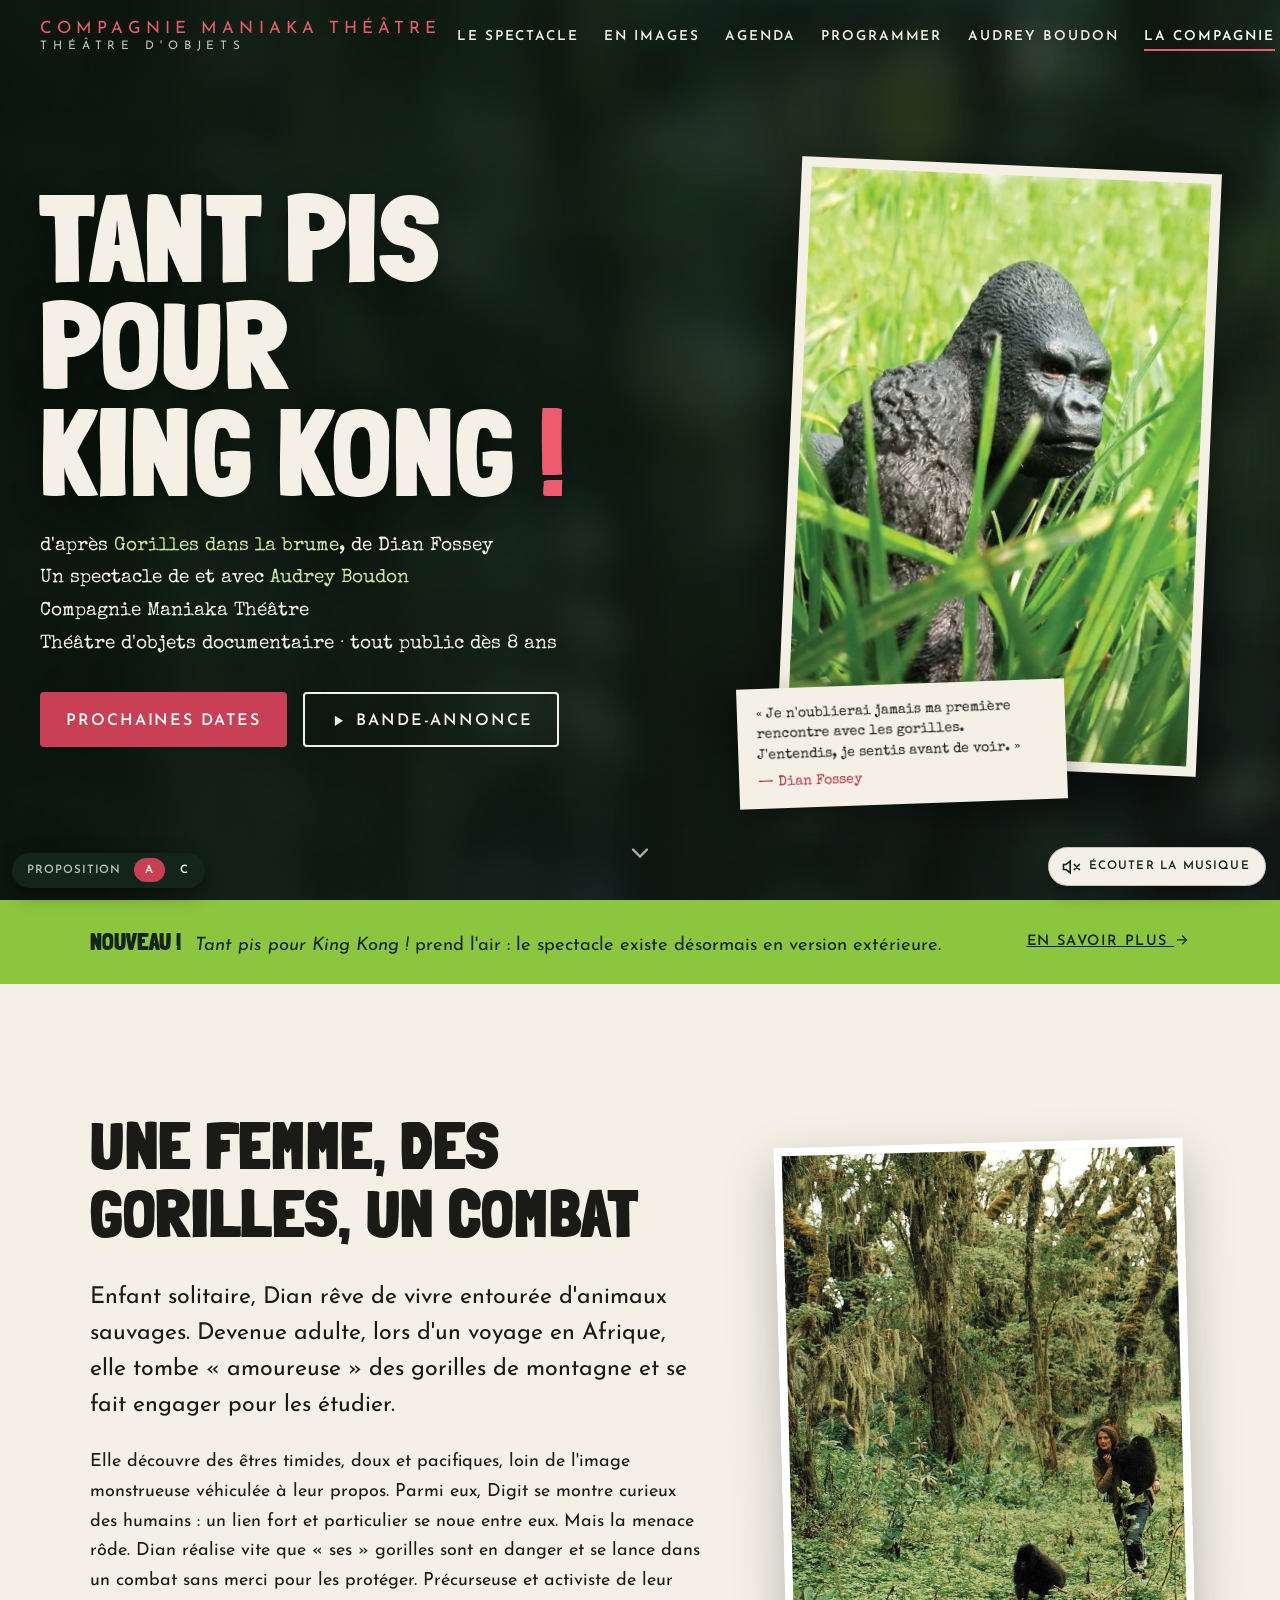
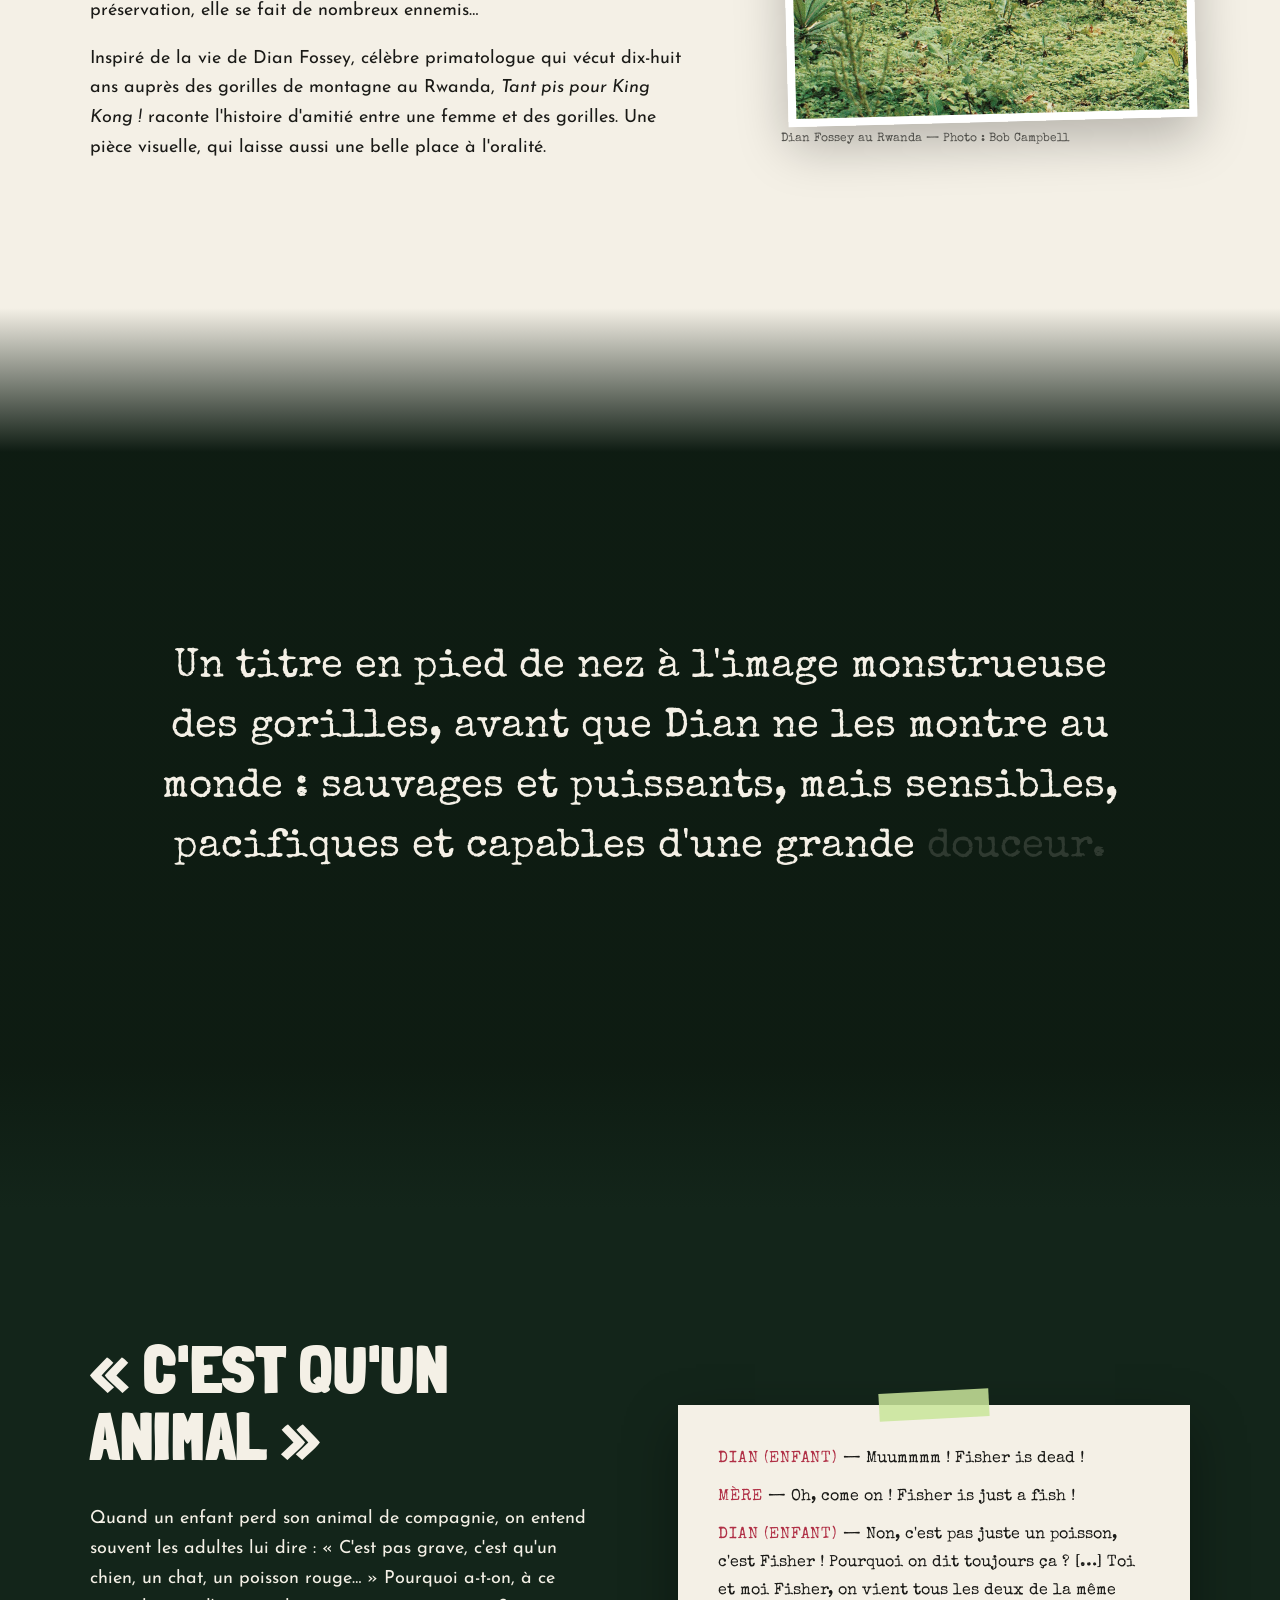
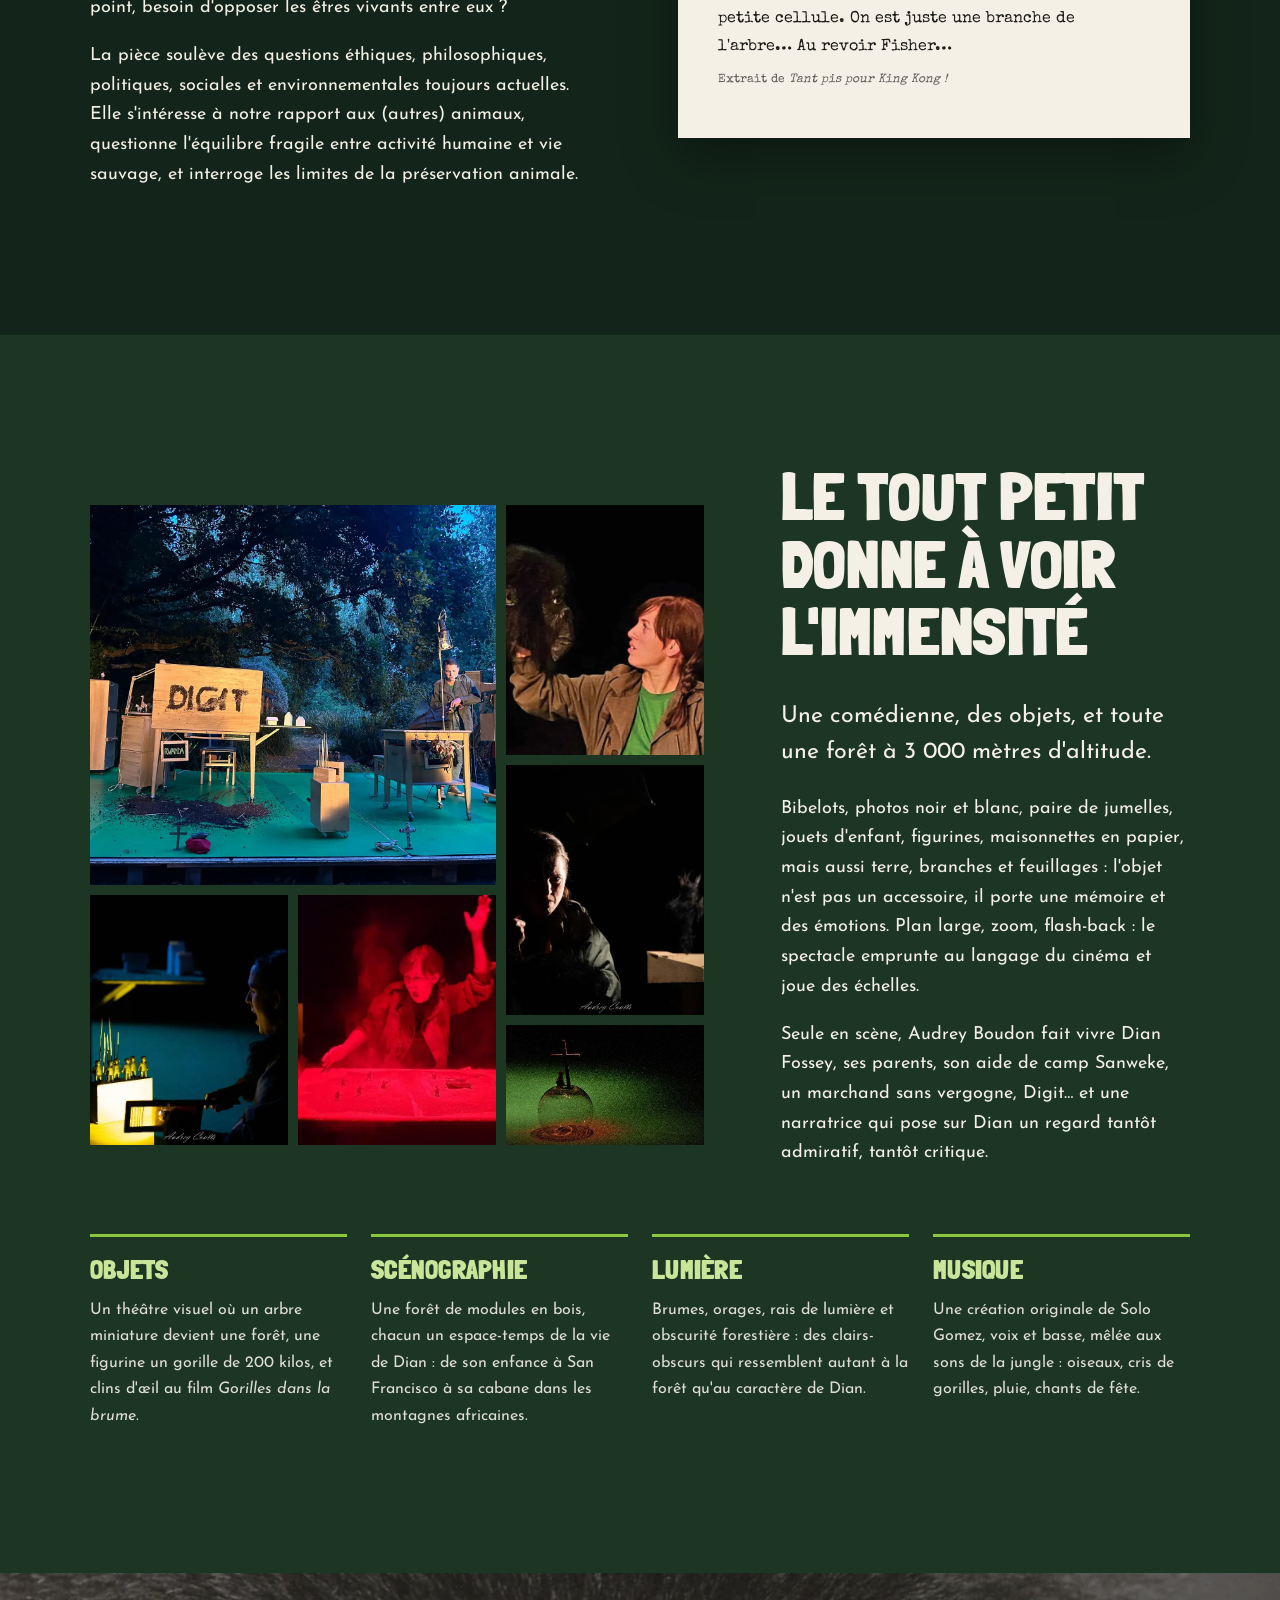
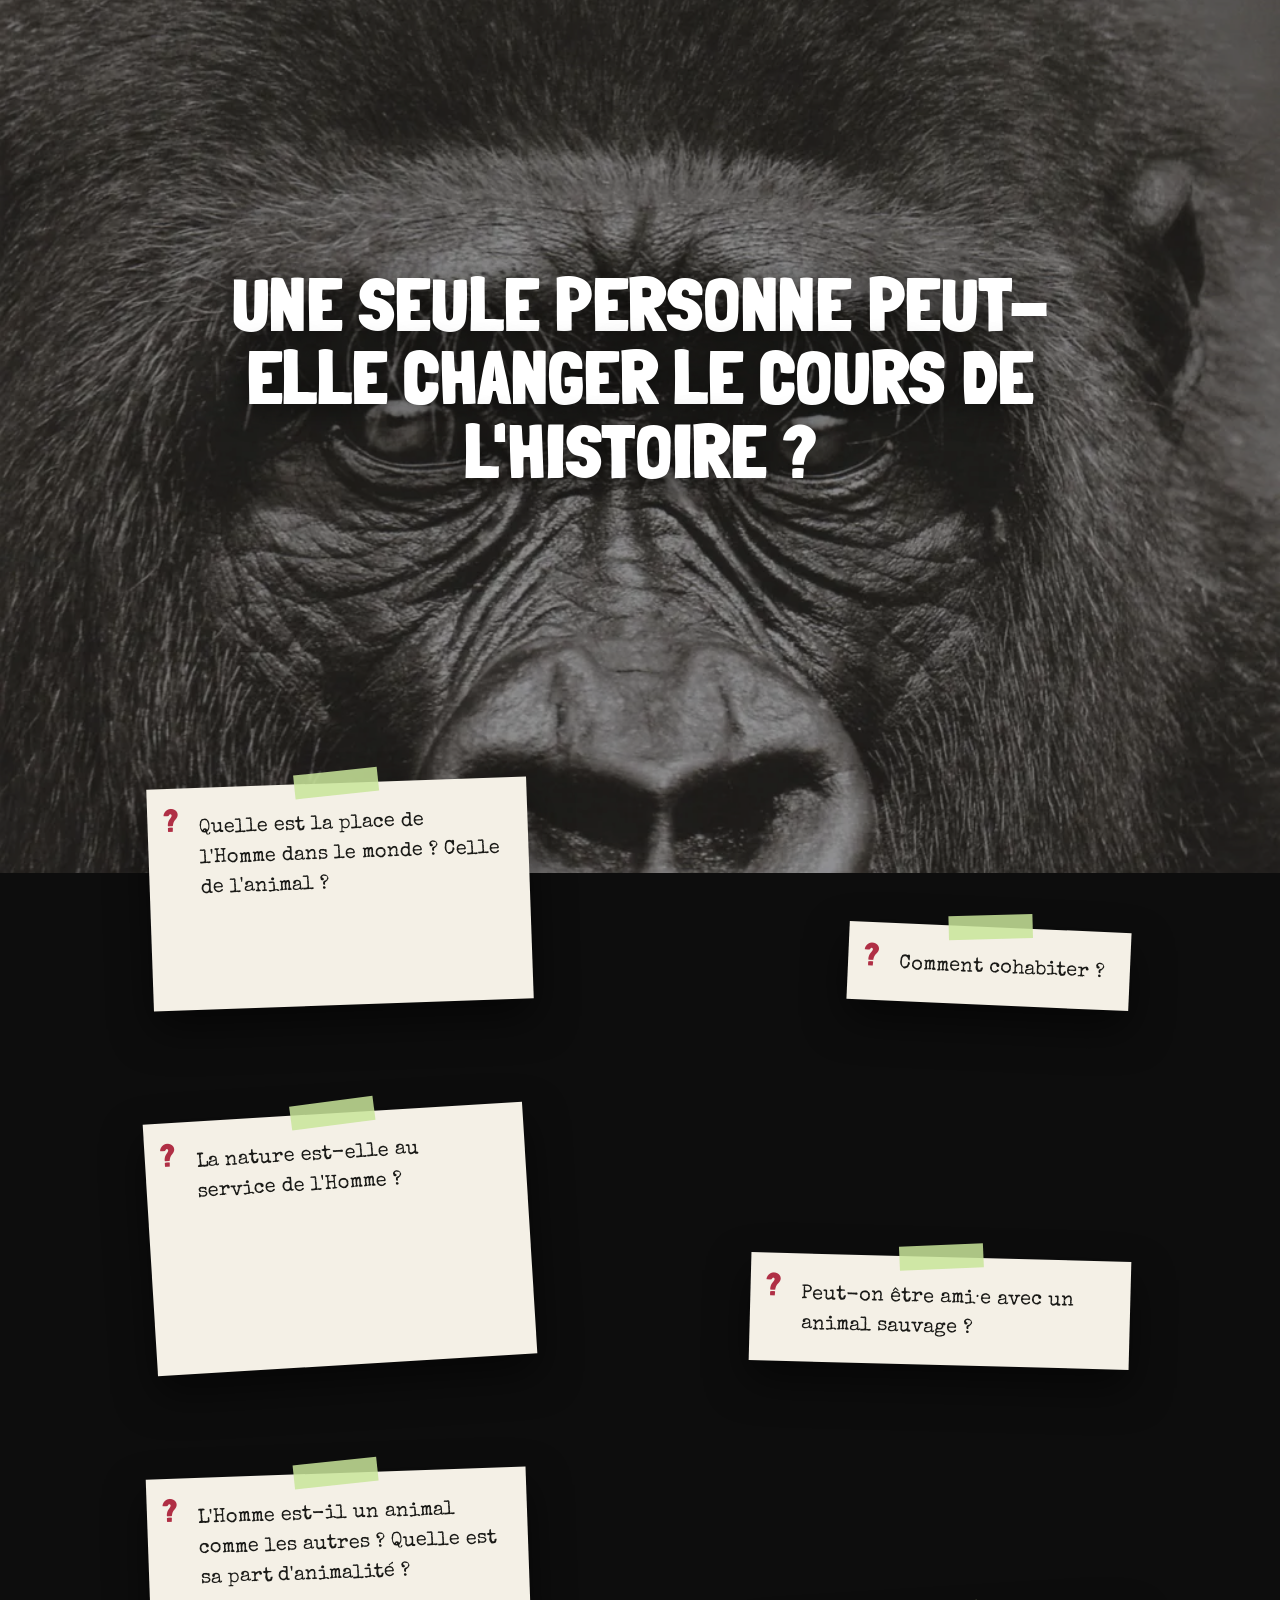
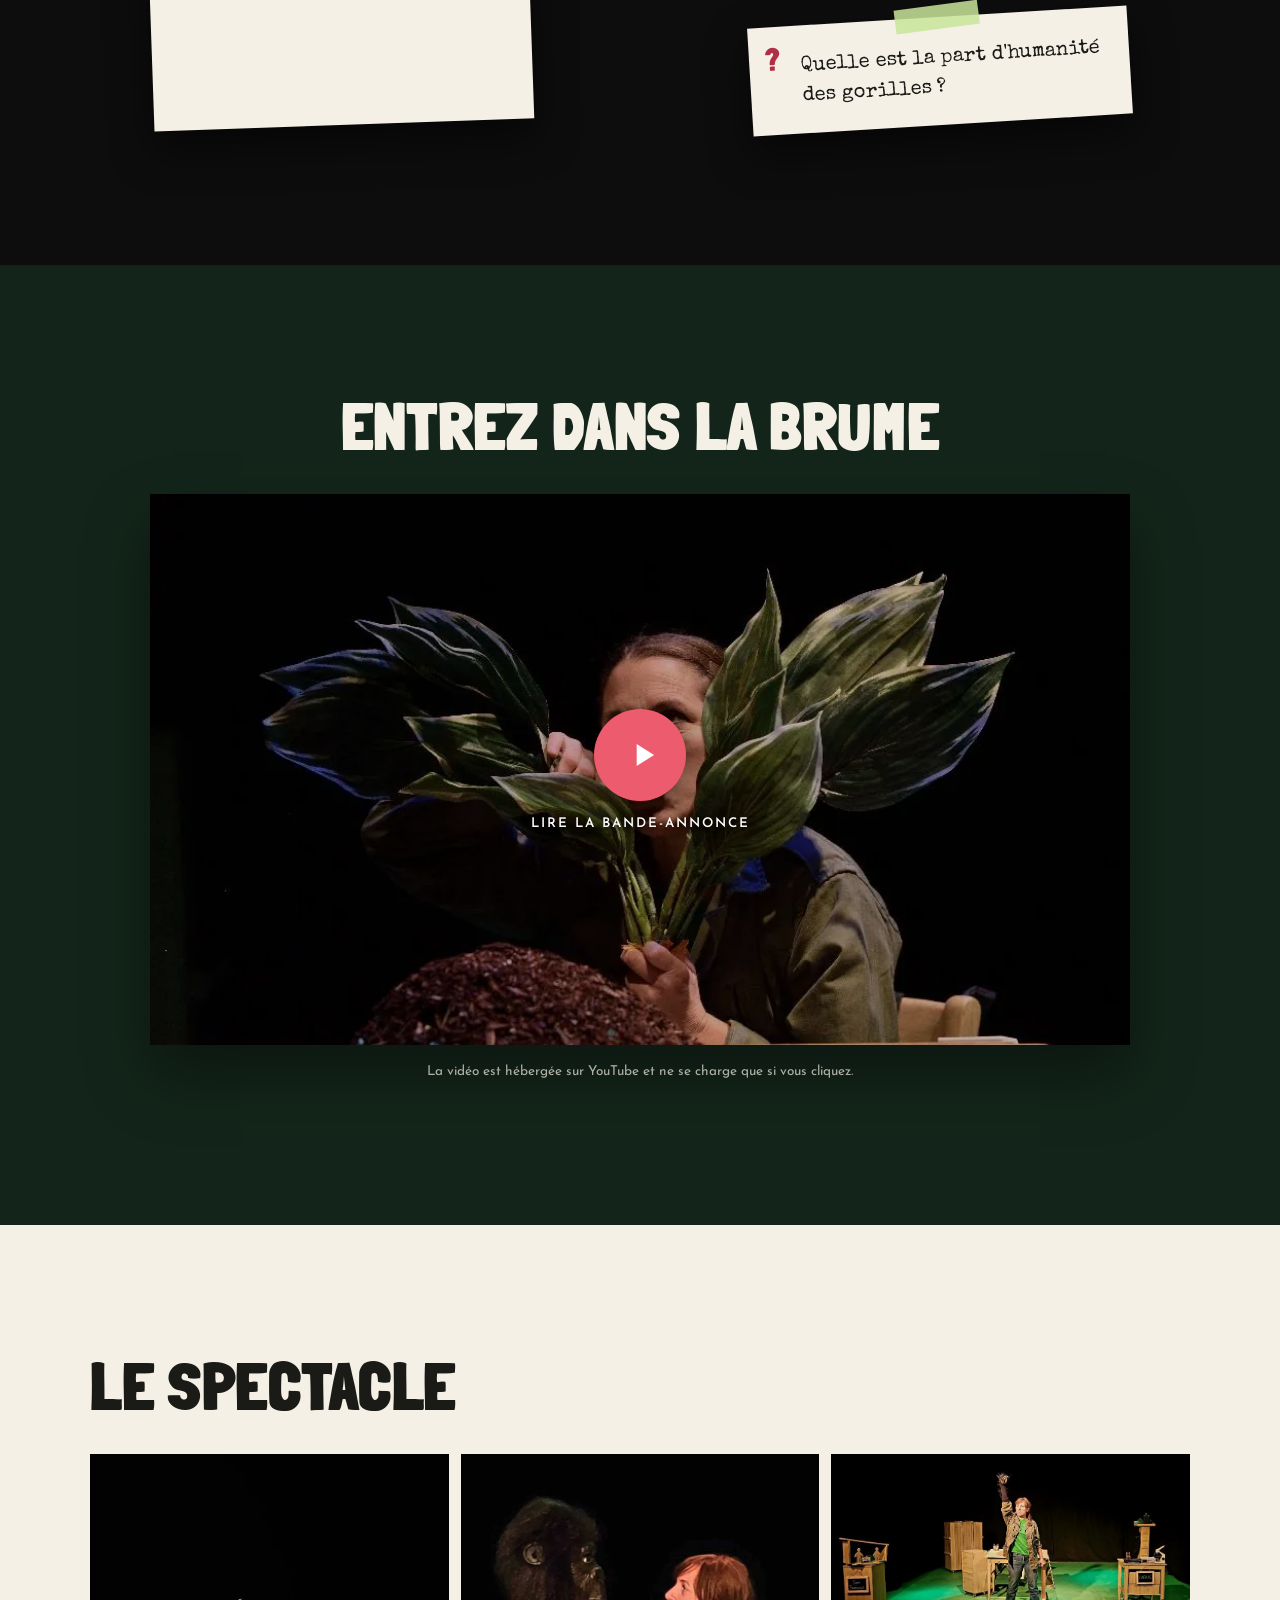
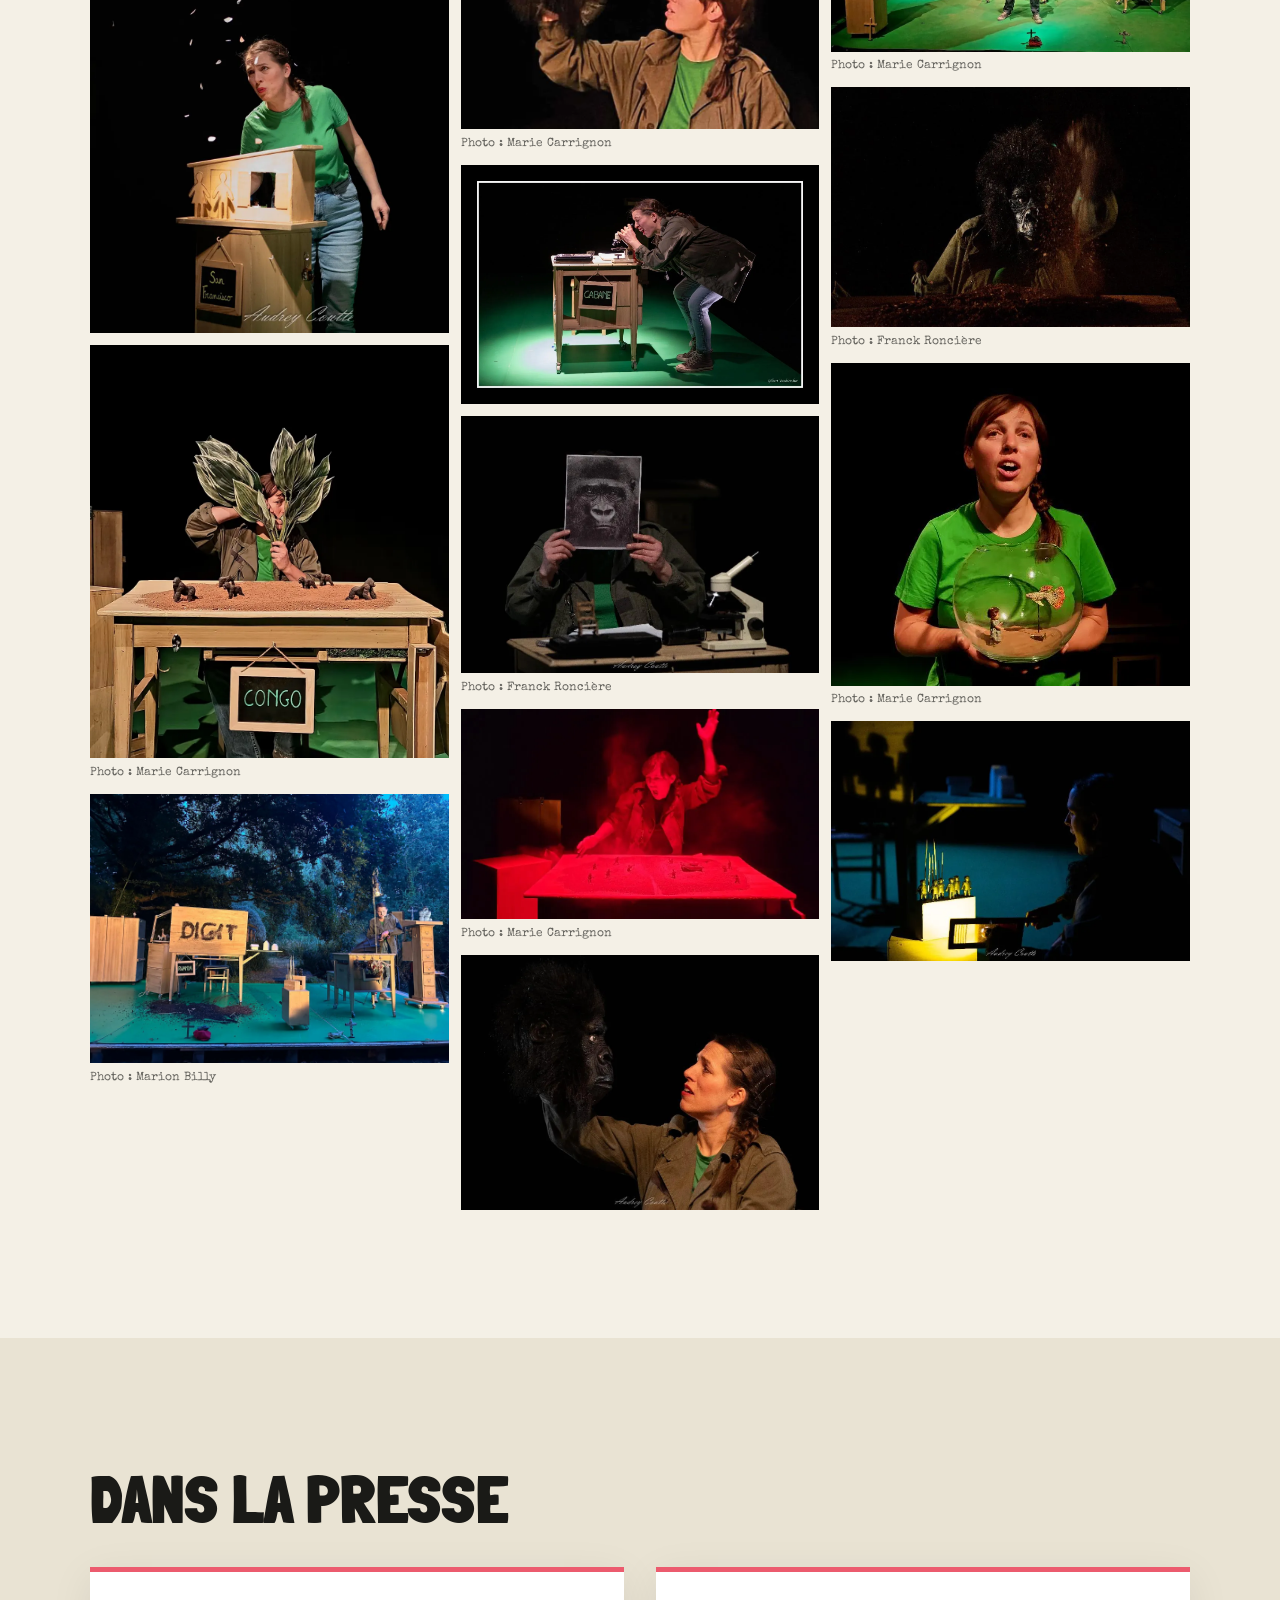
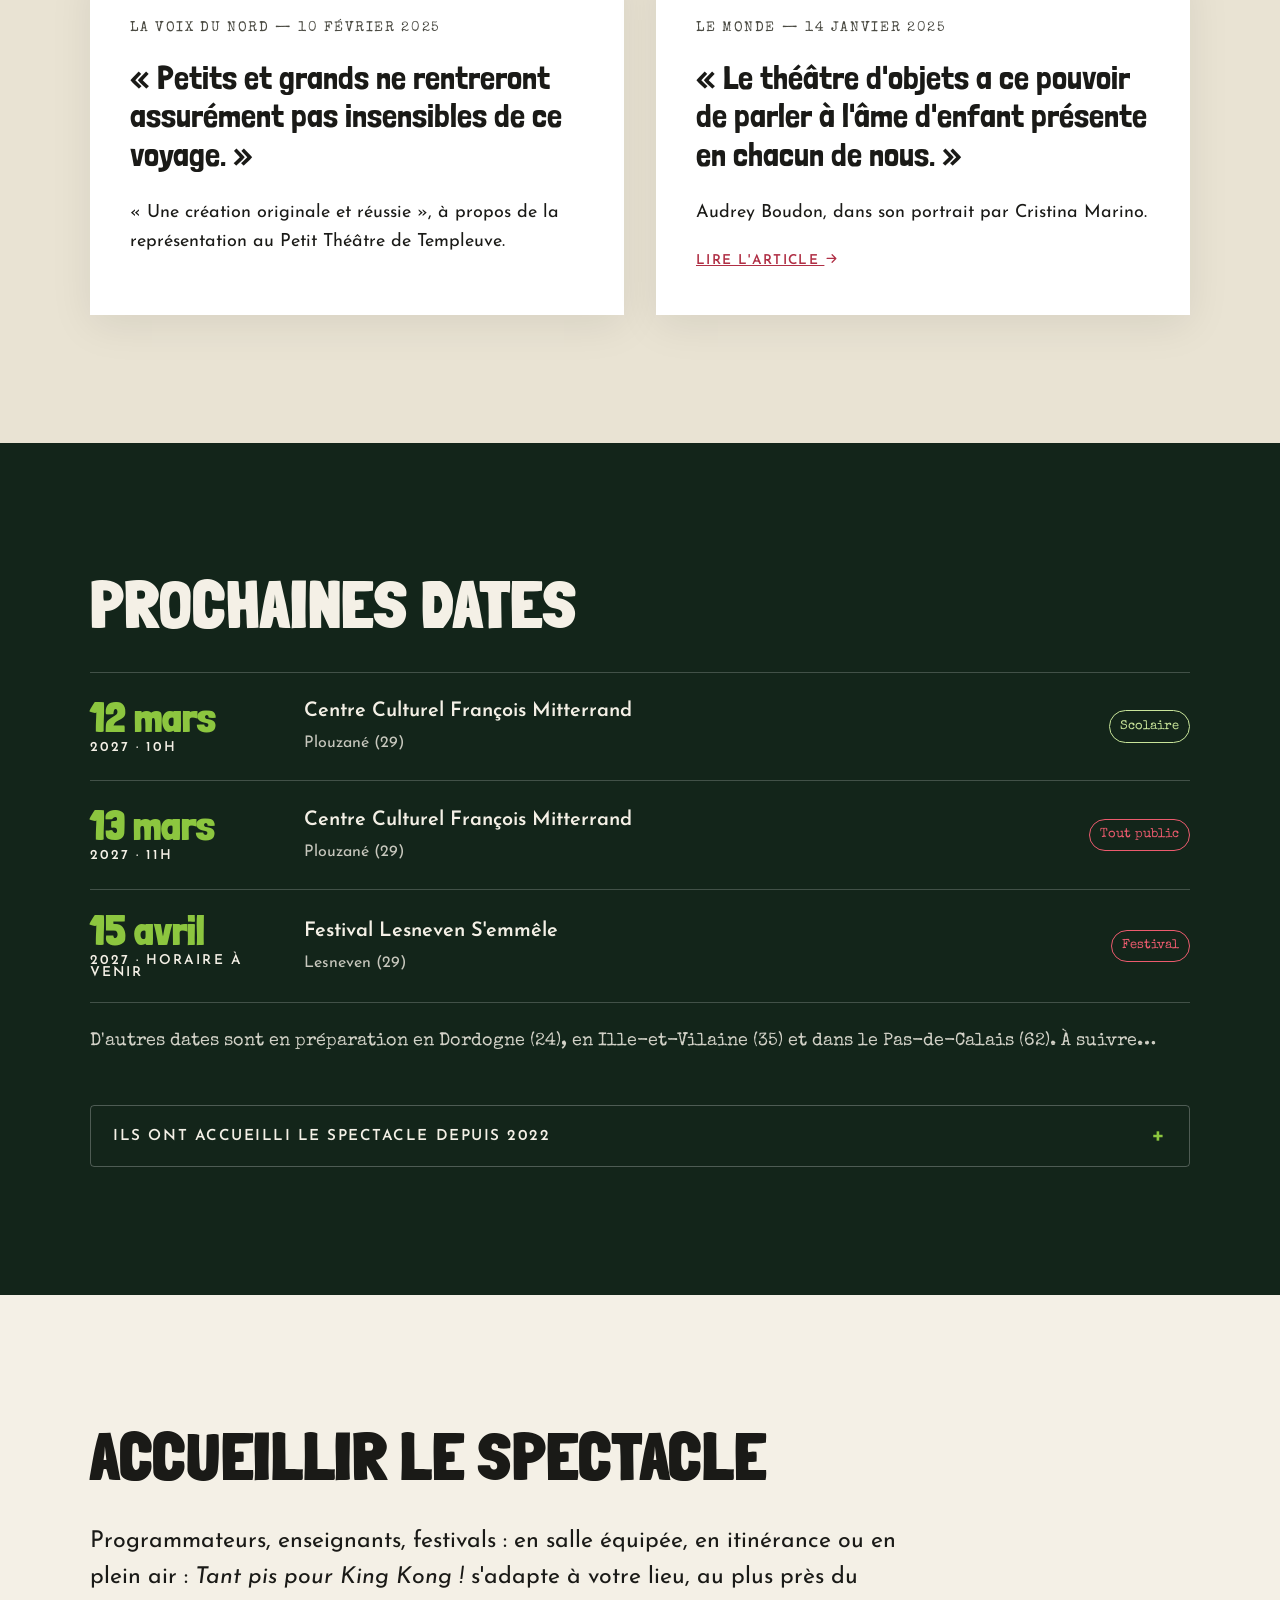
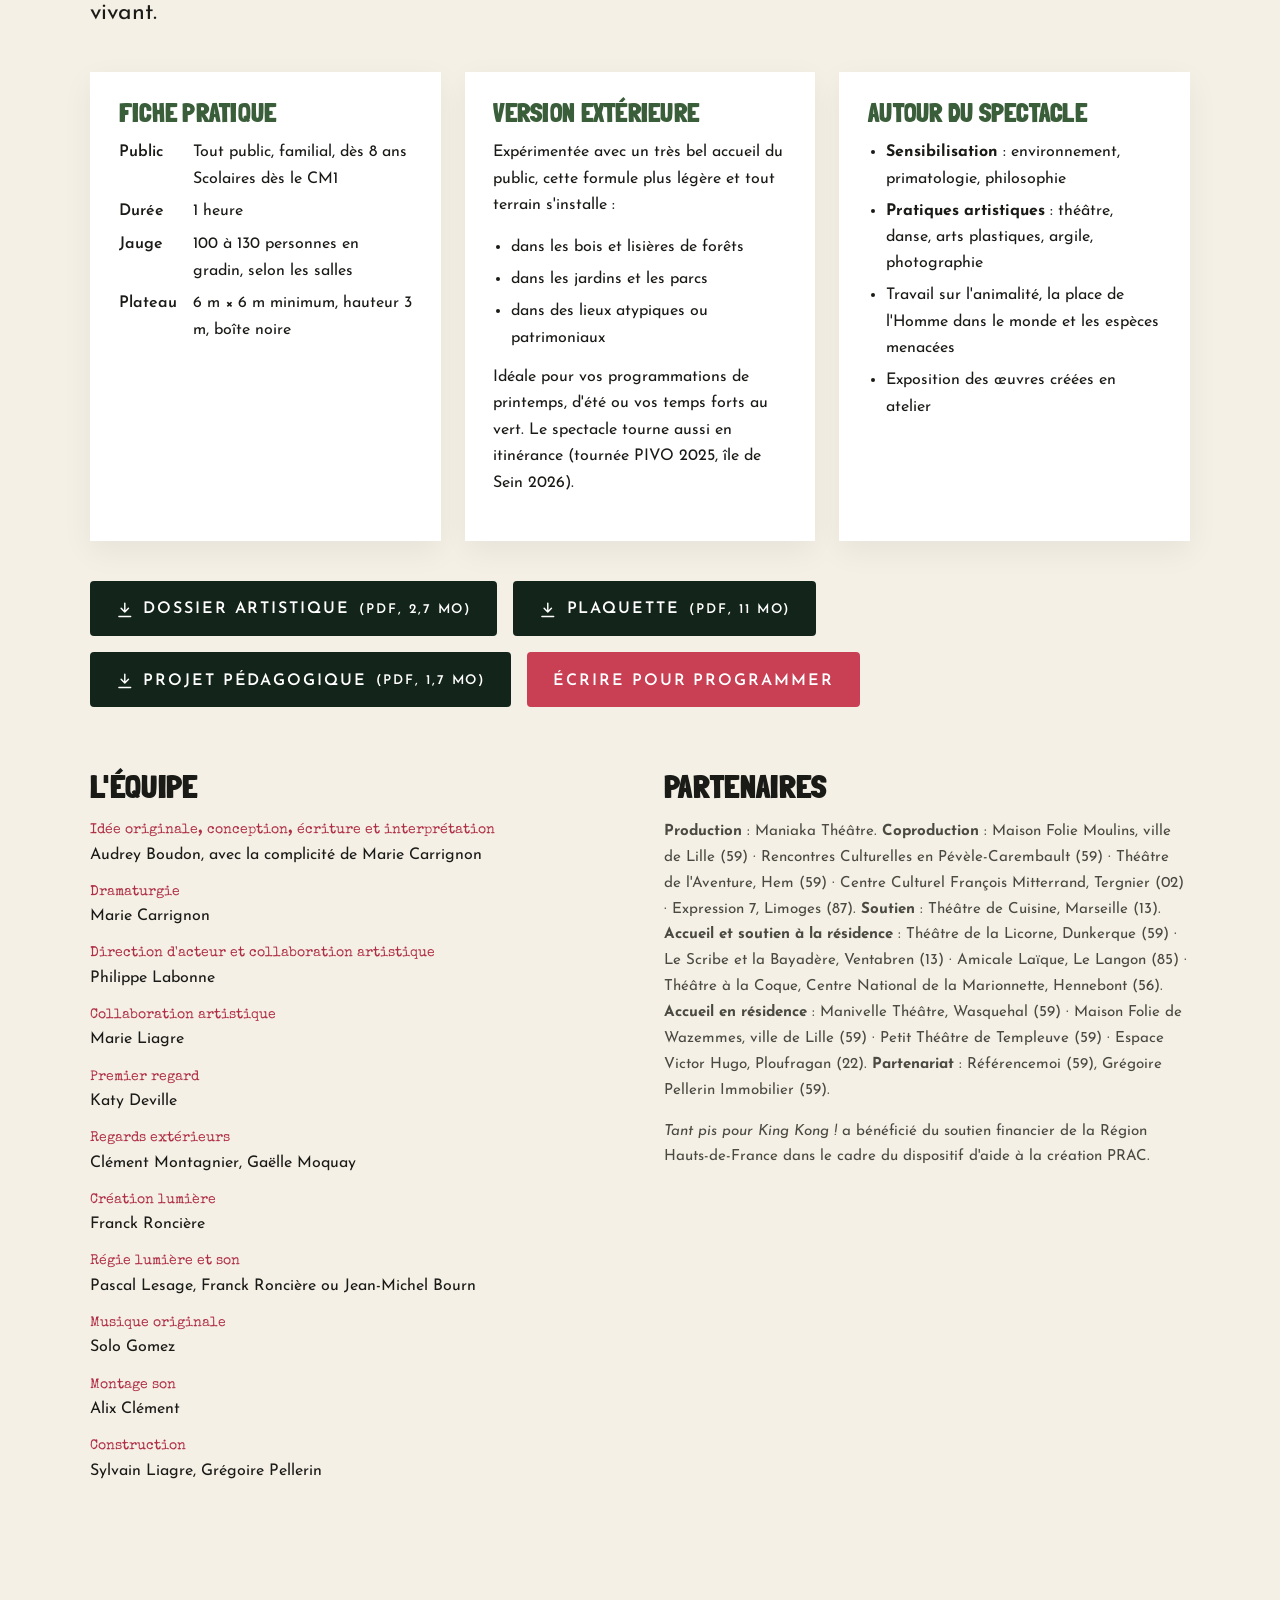
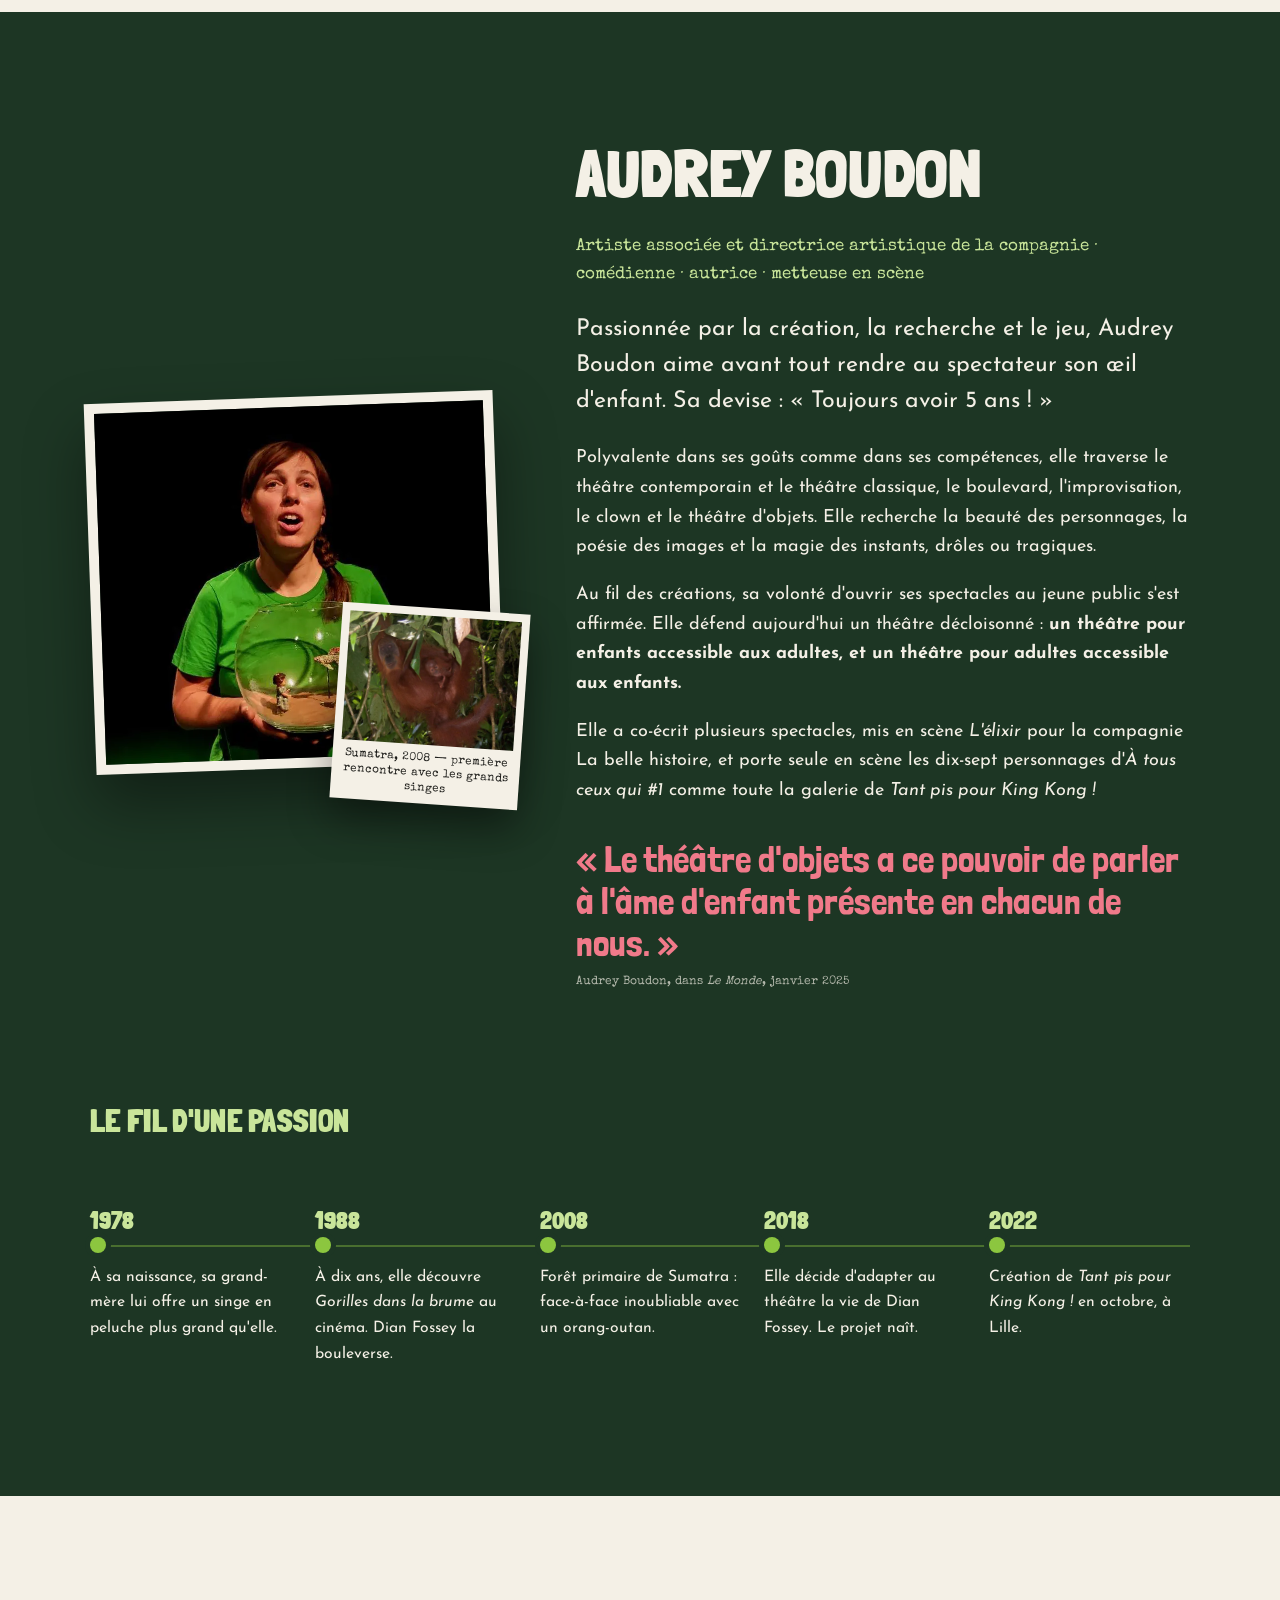
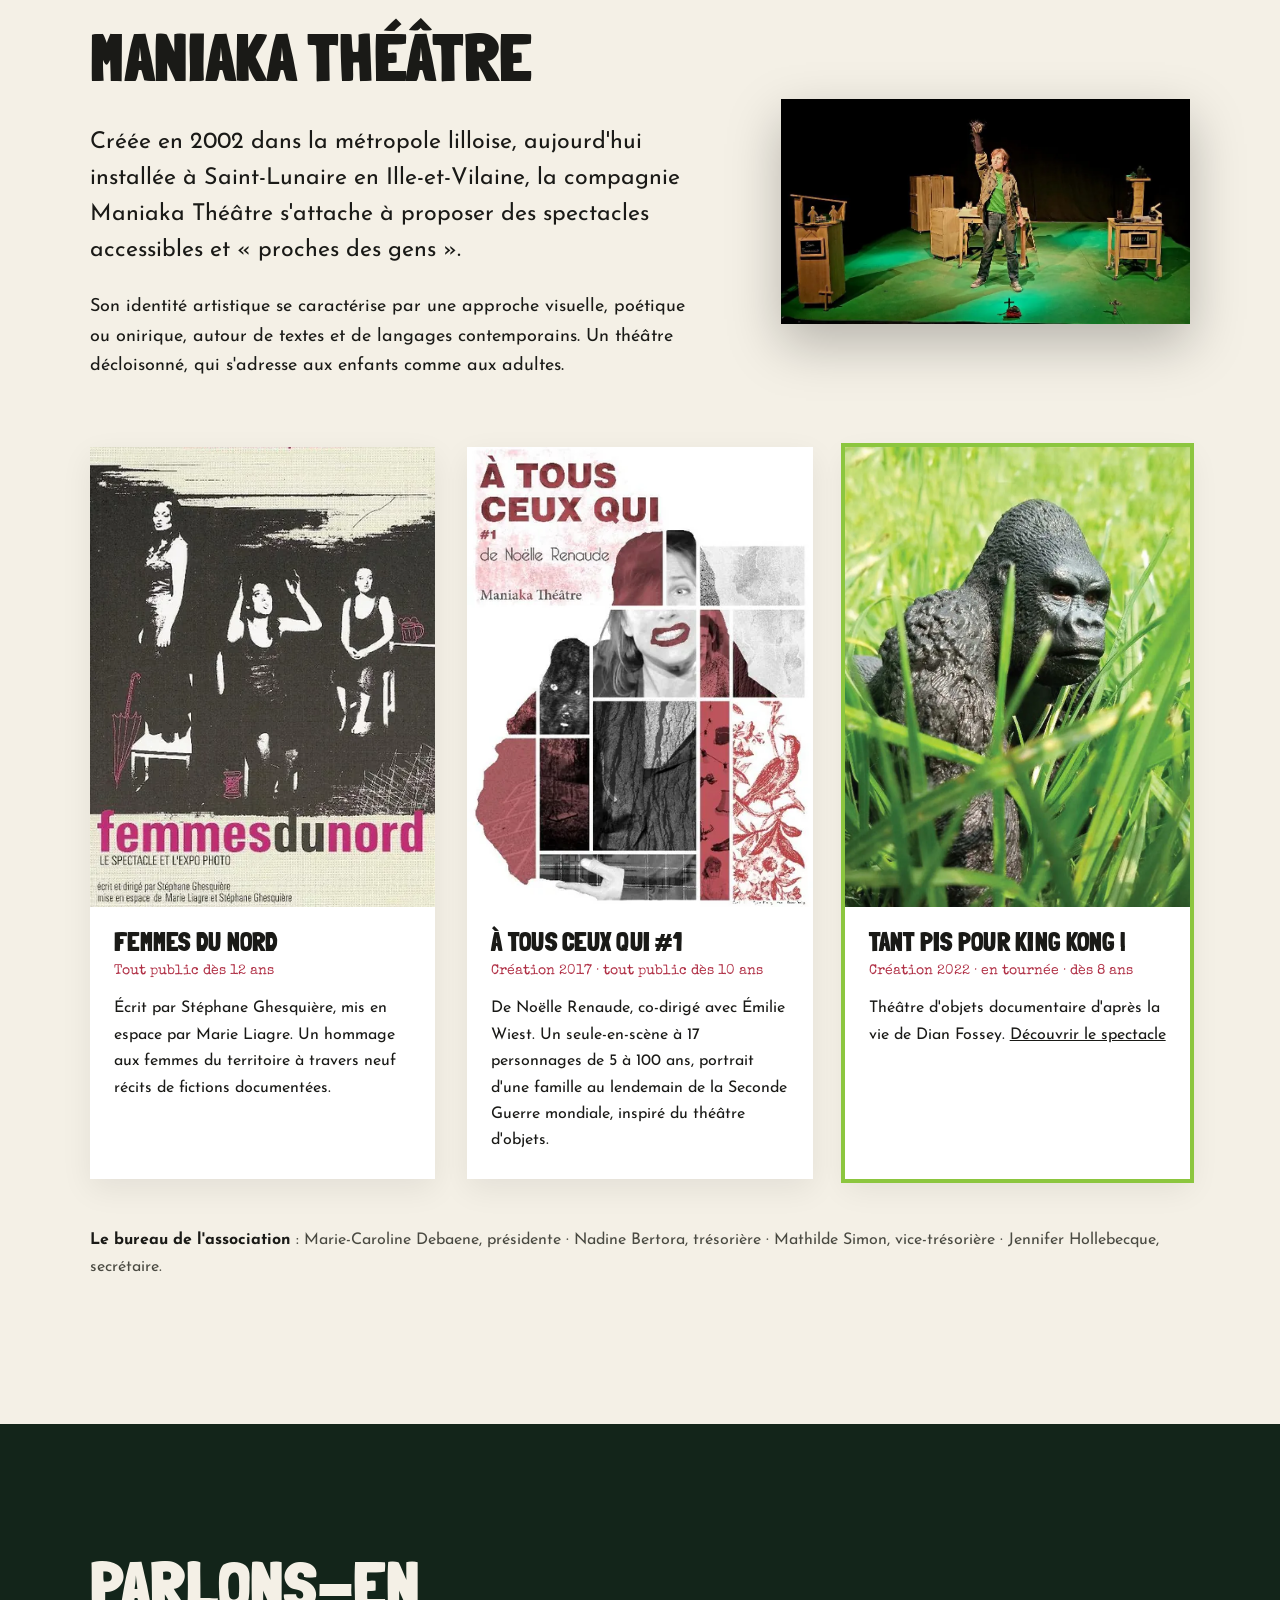
==== commit 69dce378: "Propositions A et C plus immersives, proposition B retirée de la comparaison C : la lampe torche fin" ====
--- a/index.html
+++ b/index.html
@@ -21,7 +21,7 @@
 
   <link rel="preload" href="fonts/londrina-solid-black.woff2" as="font" type="font/woff2" crossorigin>
   <link rel="preload" href="fonts/josefin-sans.woff2" as="font" type="font/woff2" crossorigin>
-  <link rel="stylesheet" href="css/style.css">
+  <link rel="stylesheet" href="css/style.css?v=2">
 
   <script type="application/ld+json">
   {
@@ -67,6 +67,7 @@
 
 <!-- ================= ACCUEIL ================= -->
 <section class="hero" aria-label="Accueil">
+  <div class="hero-bg" aria-hidden="true"></div>
   <div class="wrap">
     <div>
       <h1>Tant pis pour King&nbsp;Kong<span class="bang">&nbsp;!</span></h1>
@@ -122,7 +123,7 @@
 <!-- ================= LE TITRE ================= -->
 <section class="quote-band" aria-label="Pourquoi ce titre">
   <div class="wrap">
-    <blockquote class="reveal">
+    <blockquote class="words">
       <p>Un titre en pied de nez à l'image monstrueuse des gorilles, avant que Dian ne les montre au monde&nbsp;: sauvages et puissants, mais sensibles, pacifiques et capables d'une grande douceur.</p>
     </blockquote>
   </div>
@@ -191,7 +192,7 @@
   <div class="questions-bg" role="img" aria-label="Portrait en noir et blanc d'un gorille"></div>
   <div class="wrap">
     <h2 class="reveal">Une seule personne peut-elle changer le cours de l'histoire&nbsp;?</h2>
-    <ul>
+    <ul class="slips">
       <li class="reveal">Quelle est la place de l'Homme dans le monde&nbsp;? Celle de l'animal&nbsp;?</li>
       <li class="reveal">Comment cohabiter&nbsp;?</li>
       <li class="reveal">La nature est-elle au service de l'Homme&nbsp;?</li>
@@ -243,18 +244,18 @@
 <!-- ================= PRESSE ================= -->
 <section class="section section--paper2" id="presse">
   <div class="wrap">
-    <h2>Ils l'ont vu</h2>
+    <h2>Dans la presse</h2>
     <div class="press">
-      <article class="press-card reveal">
-        <span class="paper">Le Monde — 14 janvier 2025</span>
-        <blockquote>«&nbsp;Le théâtre d'objets a ce pouvoir de parler à l'âme d'enfant présente en chacun de nous.&nbsp;»</blockquote>
-        <p>Portrait d'Audrey Boudon par Cristina Marino.</p>
-        <a href="https://www.lemonde.fr/culture/article/2025/01/14/audrey-boudon-comedienne-le-theatre-d-objets-a-ce-pouvoir-de-parler-a-l-ame-d-enfant-presente-en-chacun-de-nous_6497850_3246.html" target="_blank" rel="noopener">Lire l'article <svg class="ico" viewBox="0 0 24 24" fill="none" stroke="currentColor" stroke-width="2" stroke-linecap="round" stroke-linejoin="round" aria-hidden="true"><path d="M5 12h14m0 0l-6-6m6 6l-6 6"/></svg></a>
-      </article>
       <article class="press-card reveal">
         <span class="paper">La Voix du Nord — 10 février 2025</span>
         <blockquote>«&nbsp;Petits et grands ne rentreront assurément pas insensibles de ce voyage.&nbsp;»</blockquote>
         <p>«&nbsp;Une création originale et réussie&nbsp;», à propos de la représentation au Petit Théâtre de Templeuve.</p>
+      </article>
+      <article class="press-card reveal">
+        <span class="paper">Le Monde — 14 janvier 2025</span>
+        <blockquote>«&nbsp;Le théâtre d'objets a ce pouvoir de parler à l'âme d'enfant présente en chacun de nous.&nbsp;»</blockquote>
+        <p>Audrey Boudon, dans son portrait par Cristina Marino.</p>
+        <a href="https://www.lemonde.fr/culture/article/2025/01/14/audrey-boudon-comedienne-le-theatre-d-objets-a-ce-pouvoir-de-parler-a-l-ame-d-enfant-presente-en-chacun-de-nous_6497850_3246.html" target="_blank" rel="noopener">Lire l'article <svg class="ico" viewBox="0 0 24 24" fill="none" stroke="currentColor" stroke-width="2" stroke-linecap="round" stroke-linejoin="round" aria-hidden="true"><path d="M5 12h14m0 0l-6-6m6 6l-6 6"/></svg></a>
       </article>
     </div>
   </div>
@@ -364,7 +365,7 @@
         <svg viewBox="0 0 24 24" fill="none" stroke="currentColor" stroke-width="2" stroke-linecap="round"><path d="M12 3v12m0 0l-5-5m5 5l5-5M4 21h16"/></svg>
         Projet pédagogique <small>(PDF, 1,7 Mo)</small>
       </a>
-      <a class="btn" href="#contact">Nous contacter</a>
+      <a class="btn" href="mailto:contact@maniaka-theatre.fr?subject=Programmation%20%C2%AB%20Tant%20pis%20pour%20King%20Kong%20!%20%C2%BB&amp;body=Lieu%20%3A%20%0AVille%20%3A%20%0ADates%20souhait%C3%A9es%20%3A%20%0AJauge%20%3A%20%0ASalle%20ou%20ext%C3%A9rieur%20%3A%20%0AS%C3%A9ances%20scolaires%20%3A%20%0A">Écrire pour programmer</a>
     </div>
 
     <div class="team">
@@ -484,13 +485,14 @@
       </div>
       <div class="contact-card">
         <h3>Administration</h3>
-        <p>Mauve Serra<br><a href="mailto:contact@maniaka-theatre.fr">contact@maniaka-theatre.fr</a></p>
+        <p>Mauve Serra<br><a href="mailto:contact@maniaka-theatre.fr?subject=Programmation%20%C2%AB%20Tant%20pis%20pour%20King%20Kong%20!%20%C2%BB&amp;body=Lieu%20%3A%20%0AVille%20%3A%20%0ADates%20souhait%C3%A9es%20%3A%20%0AJauge%20%3A%20%0ASalle%20ou%20ext%C3%A9rieur%20%3A%20%0AS%C3%A9ances%20scolaires%20%3A%20%0A">contact@maniaka-theatre.fr</a></p>
       </div>
       <div class="contact-card">
         <h3>Siège social</h3>
         <p>Compagnie Maniaka Théâtre<br>625, boulevard du Décollé<br>35800 Saint-Lunaire<br><a href="tel:+33767971341">07 67 97 13 41</a></p>
       </div>
     </div>
+    <p class="ask-for">Pour une réponse rapide, précisez vos dates, votre lieu, la jauge, et si vous pensez à la salle ou à l'extérieur.</p>
     <div class="socials">
       <a href="https://www.facebook.com/maniaka.theatre.39" target="_blank" rel="noopener">
         <svg viewBox="0 0 24 24" fill="currentColor"><path d="M13.5 22v-8h2.7l.4-3.2h-3.1V8.8c0-.9.3-1.5 1.6-1.5h1.7V4.4c-.3 0-1.3-.1-2.5-.1-2.4 0-4.1 1.5-4.1 4.2v2.3H7.5V14h2.7v8h3.3z"/></svg>
@@ -517,9 +519,9 @@
 </dialog>
 
 <!-- Bandeau de comparaison des propositions : à retirer pour la version définitive -->
-<nav class="compare" aria-label="Propositions"><span>Proposition</span><a href="./" aria-current="page">A</a><a href="proposition-b/">B</a><a href="proposition-c/">C</a></nav>
-
-<script src="js/main.js"></script>
+<nav class="compare" aria-label="Propositions"><span>Proposition</span><a href="./" aria-current="page">A</a><a href="proposition-c/">C</a></nav>
+
+<script src="js/main.js?v=2"></script>
 <script src="js/fond-sonore.js"></script>
 </body>
 </html>
--- a/css/style.css
+++ b/css/style.css
@@ -132,13 +132,20 @@
   display: flex; align-items: center;
   padding: calc(var(--header-h) + 40px) 0 80px;
   color: var(--paper); overflow: hidden;
-  background: var(--jungle) url("../images/fond-jungle-flou.webp") center / cover no-repeat;
-}
+  background: var(--jungle);
+}
+/* Fond de jungle : lent zoom, et il défile moins vite que la page (profondeur) */
+.hero-bg {
+  position: absolute; inset: -6% 0; background: url("../images/fond-jungle-flou.webp") center / cover no-repeat;
+  transform: translate3d(0, var(--sy, 0px), 0);
+  animation: jungle-breath 24s ease-in-out infinite alternate;
+}
+@keyframes jungle-breath { from { scale: 1.02; } to { scale: 1.1; } }
 .hero::before {
-  content: ""; position: absolute; inset: 0;
+  content: ""; position: absolute; inset: 0; z-index: 1;
   background: linear-gradient(100deg, rgba(10, 22, 14, .92) 0%, rgba(10, 22, 14, .6) 55%, rgba(10, 22, 14, .2) 100%);
 }
-.hero .wrap { position: relative; display: grid; grid-template-columns: 1.15fr .85fr; gap: clamp(2rem, 5vw, 5rem); align-items: center; max-width: 1280px; }
+.hero .wrap { position: relative; z-index: 2; display: grid; grid-template-columns: 1.15fr .85fr; gap: clamp(2rem, 5vw, 5rem); align-items: center; max-width: 1280px; }
 .hero h1 {
   font-size: clamp(3.4rem, 9.5vw, 8.2rem);
   line-height: .88; text-transform: uppercase; margin: 0 0 1.5rem;
@@ -149,19 +156,22 @@
 .hero-sub strong { font-weight: normal; color: var(--leaf-light); }
 .hero-actions { display: flex; flex-wrap: wrap; gap: 1rem; }
 .hero-poster { position: relative; justify-self: center; max-width: 420px; width: 100%; }
+/* L'affiche et la citation flottent à deux profondeurs différentes sous la souris */
 .hero-poster img {
   width: 100%; border: 10px solid var(--paper); box-shadow: 0 30px 60px rgba(0,0,0,.5);
-  transform: rotate(2.5deg);
+  transform: translate3d(calc(var(--px, 0) * 14px), calc(var(--py, 0) * 10px), 0) rotate(calc(2.5deg + var(--px, 0) * 1deg));
+  transition: transform .6s cubic-bezier(.2,.8,.2,1);
 }
 .hero-poster figcaption {
   position: absolute; left: -12%; bottom: -6%; width: 78%;
   background: var(--paper); color: var(--ink); padding: 1rem 1.2rem;
   font-family: var(--font-type); font-size: .85rem; line-height: 1.5;
-  transform: rotate(-2deg); box-shadow: 0 10px 30px rgba(0,0,0,.35);
+  transform: translate3d(calc(var(--px, 0) * -26px), calc(var(--py, 0) * -18px), 0) rotate(-2deg); box-shadow: 0 10px 30px rgba(0,0,0,.35);
+  transition: transform .6s cubic-bezier(.2,.8,.2,1);
 }
 .hero-poster figcaption cite { display: block; margin-top: .4rem; font-style: normal; color: var(--coral-dark); }
 .scroll-hint {
-  position: absolute; left: 50%; bottom: 22px; transform: translateX(-50%);
+  position: absolute; z-index: 2; left: 50%; bottom: 22px; transform: translateX(-50%);
   color: var(--paper); opacity: .7;
 }
 .scroll-hint svg { width: 28px; height: 28px; }
@@ -191,14 +201,19 @@
 .photo-frame--tilt img { transform: rotate(-1.5deg); border: 8px solid #fff; }
 
 /* ---------- Citation ---------- */
+/* Plein écran dans la brume : la phrase s'écrit mot à mot au défilement */
 .quote-band {
   position: relative; color: var(--paper); text-align: center;
+  min-height: 100vh; min-height: 100svh; display: flex; align-items: center;
   padding: clamp(90px, 14vw, 180px) 0;
-  background: var(--jungle) url("../images/foret-brume.webp") center / cover no-repeat;
-}
-.quote-band::before { content: ""; position: absolute; inset: 0; background: rgba(12, 24, 15, .72); }
-.quote-band blockquote { position: relative; margin: 0 auto; max-width: 900px; }
-.quote-band p { font-family: var(--font-type); font-size: clamp(1.25rem, 2.8vw, 2rem); line-height: 1.55; }
+  background: var(--jungle) url("../images/foret-brume.webp") center / cover no-repeat fixed;
+}
+@media (hover: none) { .quote-band { background-attachment: scroll; } }
+.quote-band::before { content: ""; position: absolute; inset: 0; background: linear-gradient(var(--paper), rgba(12, 24, 15, .72) 16%, rgba(12, 24, 15, .72) 84%, var(--jungle)); }
+.quote-band blockquote { position: relative; margin: 0 auto; max-width: 980px; }
+.quote-band p { font-family: var(--font-type); font-size: clamp(1.4rem, 3.4vw, 2.5rem); line-height: 1.5; margin: 0; }
+.words .w { opacity: .14; transition: opacity .5s ease-out; }
+.words .w.on { opacity: 1; }
 .quote-band cite { font-style: normal; letter-spacing: .2em; text-transform: uppercase; font-size: .9rem; color: var(--leaf); }
 
 /* ---------- Extrait de texte ---------- */
@@ -224,7 +239,14 @@
 @media (max-width: 560px) { .pillars { grid-template-columns: 1fr; } }
 
 .mosaic { display: grid; grid-template-columns: repeat(6, 1fr); grid-auto-rows: 120px; gap: 10px; }
-.mosaic img { width: 100%; height: 100%; object-fit: cover; }
+.mosaic img { width: 100%; height: 100%; object-fit: cover; transition: transform 1.1s cubic-bezier(.2,.8,.2,1), opacity .8s; }
+/* Les photos se posent une à une, comme jetées sur une table */
+.mosaic.reveal { opacity: 1; transform: none; }
+.mosaic.reveal img { opacity: 0; transform: translateY(40px) rotate(-6deg) scale(.92); }
+.mosaic.reveal img:nth-child(even) { transform: translateY(40px) rotate(7deg) scale(.92); }
+.mosaic.reveal.is-visible img { opacity: 1; transform: none; }
+.mosaic img:nth-child(2) { transition-delay: .12s; } .mosaic img:nth-child(3) { transition-delay: .24s; }
+.mosaic img:nth-child(4) { transition-delay: .36s; } .mosaic img:nth-child(5) { transition-delay: .48s; } .mosaic img:nth-child(6) { transition-delay: .6s; }
 .mosaic .m1 { grid-column: 1 / 5; grid-row: 1 / 4; }
 .mosaic .m2 { grid-column: 5 / 7; grid-row: 1 / 3; }
 .mosaic .m3 { grid-column: 5 / 7; grid-row: 3 / 5; }
@@ -234,28 +256,44 @@
 @media (max-width: 560px) { .mosaic { grid-auto-rows: 70px; } }
 
 /* ---------- Questions (gorille noir & blanc) ---------- */
+/* Le gorille reste face à vous pendant que les questions, sur des bouts de papier, défilent */
 .questions {
-  position: relative; background: #0d0d0d; color: #fff; overflow: hidden;
-  padding: clamp(80px, 12vw, 140px) 0;
+  position: relative; background: #0d0d0d; color: #fff;
+  padding: 0 0 clamp(80px, 12vw, 140px);
 }
 .questions-bg {
-  position: absolute; inset: 0; background: url("../images/gorille-portrait-nb.webp") center 30% / cover no-repeat;
-  opacity: .55;
+  position: sticky; top: 0; height: 100vh; height: 100svh; margin-bottom: -100vh; margin-bottom: -100svh;
+  background: url("../images/gorille-portrait-nb.webp") center 30% / cover no-repeat;
+  opacity: .6;
 }
 .questions .wrap { position: relative; }
-.questions h2 { text-align: center; max-width: 900px; margin: 0 auto 3rem; font-size: clamp(2.2rem, 5.5vw, 4rem); }
-.questions ul {
-  list-style: none; margin: 0; padding: 0;
-  display: grid; grid-template-columns: repeat(3, 1fr); gap: 2.5rem 3rem;
-}
-.questions li {
-  font-family: var(--font-type); font-size: clamp(1rem, 1.6vw, 1.15rem); line-height: 1.5;
-  text-shadow: 0 2px 12px rgba(0,0,0,.9);
-  padding-left: 1.4rem; position: relative;
-}
-.questions li::before { content: "?"; position: absolute; left: 0; top: -.15em; font-family: var(--font-title); font-weight: 900; color: var(--coral); font-size: 1.5em; }
-@media (max-width: 860px) { .questions ul { grid-template-columns: 1fr 1fr; } }
-@media (max-width: 560px) { .questions ul { grid-template-columns: 1fr; gap: 1.4rem; } }
+.questions h2 {
+  text-align: center; max-width: 900px; margin: 0 auto; font-size: clamp(2.4rem, 6vw, 4.6rem);
+  min-height: 90vh; min-height: 90svh; display: flex; align-items: center; justify-content: center;
+  text-shadow: 0 4px 30px rgba(0,0,0,.7);
+}
+.slips {
+  list-style: none; margin: 0 auto; padding: 0; max-width: 980px;
+  display: grid; grid-template-columns: 1fr 1fr; gap: 12vh 4rem;
+}
+.slips li {
+  position: relative; max-width: 380px;
+  background: var(--paper); color: var(--ink); padding: 1.6rem 1.6rem 1.4rem 3.2rem;
+  font-family: var(--font-type); font-size: clamp(1.05rem, 1.7vw, 1.25rem); line-height: 1.5;
+  box-shadow: 0 18px 40px rgba(0,0,0,.55);
+  --r: -2deg;
+}
+.slips li::before { content: "?"; position: absolute; left: 1rem; top: 1rem; font-family: var(--font-title); font-weight: 900; color: var(--coral-dark); font-size: 2rem; line-height: 1; }
+.slips li::after { content: ""; position: absolute; top: -12px; left: 50%; width: 84px; height: 24px; transform: translateX(-50%) rotate(-4deg); background: rgba(201, 229, 154, .85); }
+.slips li:nth-child(even) { justify-self: end; margin-top: 16vh; --r: 2.5deg; }
+.slips li:nth-child(3n) { --r: -3.5deg; }
+.slips li:nth-child(4n) { --r: 1.5deg; }
+.slips li.reveal { transform: translateY(60px) rotate(calc(var(--r) * -3)); }
+.slips li.reveal.is-visible { transform: rotate(var(--r)); transition-duration: 1s; transition-timing-function: cubic-bezier(.2,.8,.2,1); }
+@media (max-width: 700px) {
+  .slips { grid-template-columns: 1fr; gap: 9vh; }
+  .slips li:nth-child(even) { margin-top: 0; }
+}
 
 /* ---------- Vidéo ---------- */
 .video {
@@ -392,6 +430,7 @@
   .timeline b { position: static; display: block; }
 }
 @media (max-width: 860px) { .portrait { max-width: 440px; margin: 0 auto 4rem; } }
+@media (max-width: 520px) { .portrait .polaroid { right: -2%; } }
 
 /* ---------- Compagnie ---------- */
 .shows { display: grid; grid-template-columns: repeat(3, 1fr); gap: 2rem; margin-top: 3rem; }
@@ -413,6 +452,7 @@
 .contact-card p { font-size: 1.05rem; }
 .contact-card a { color: var(--paper); text-decoration-color: var(--coral); text-underline-offset: 4px; }
 .contact-card a:hover { color: var(--coral); }
+.ask-for { font-family: var(--font-type); font-size: .95rem; opacity: .85; max-width: 60ch; margin-top: 1rem; }
 .socials { display: flex; gap: 1rem; margin-top: 2.5rem; }
 .socials a {
   display: inline-flex; align-items: center; gap: .6rem; color: var(--paper); text-decoration: none;
@@ -434,6 +474,12 @@
 @media (prefers-reduced-motion: reduce) {
   html { scroll-behavior: auto; }
   .reveal { opacity: 1; transform: none; transition: none; }
+  .hero-bg { animation: none; transform: none; }
+  .hero-poster img, .hero-poster figcaption { transition: none; }
+  .mosaic.reveal img { opacity: 1; transform: none; transition: none; }
+  .slips li.reveal { opacity: 1; transform: rotate(var(--r)); transition: none; }
+  .words .w { opacity: 1; transition: none; }
+  .quote-band { background-attachment: scroll; }
 }
 
 /* ---------- Page simple (mentions légales) ---------- */
